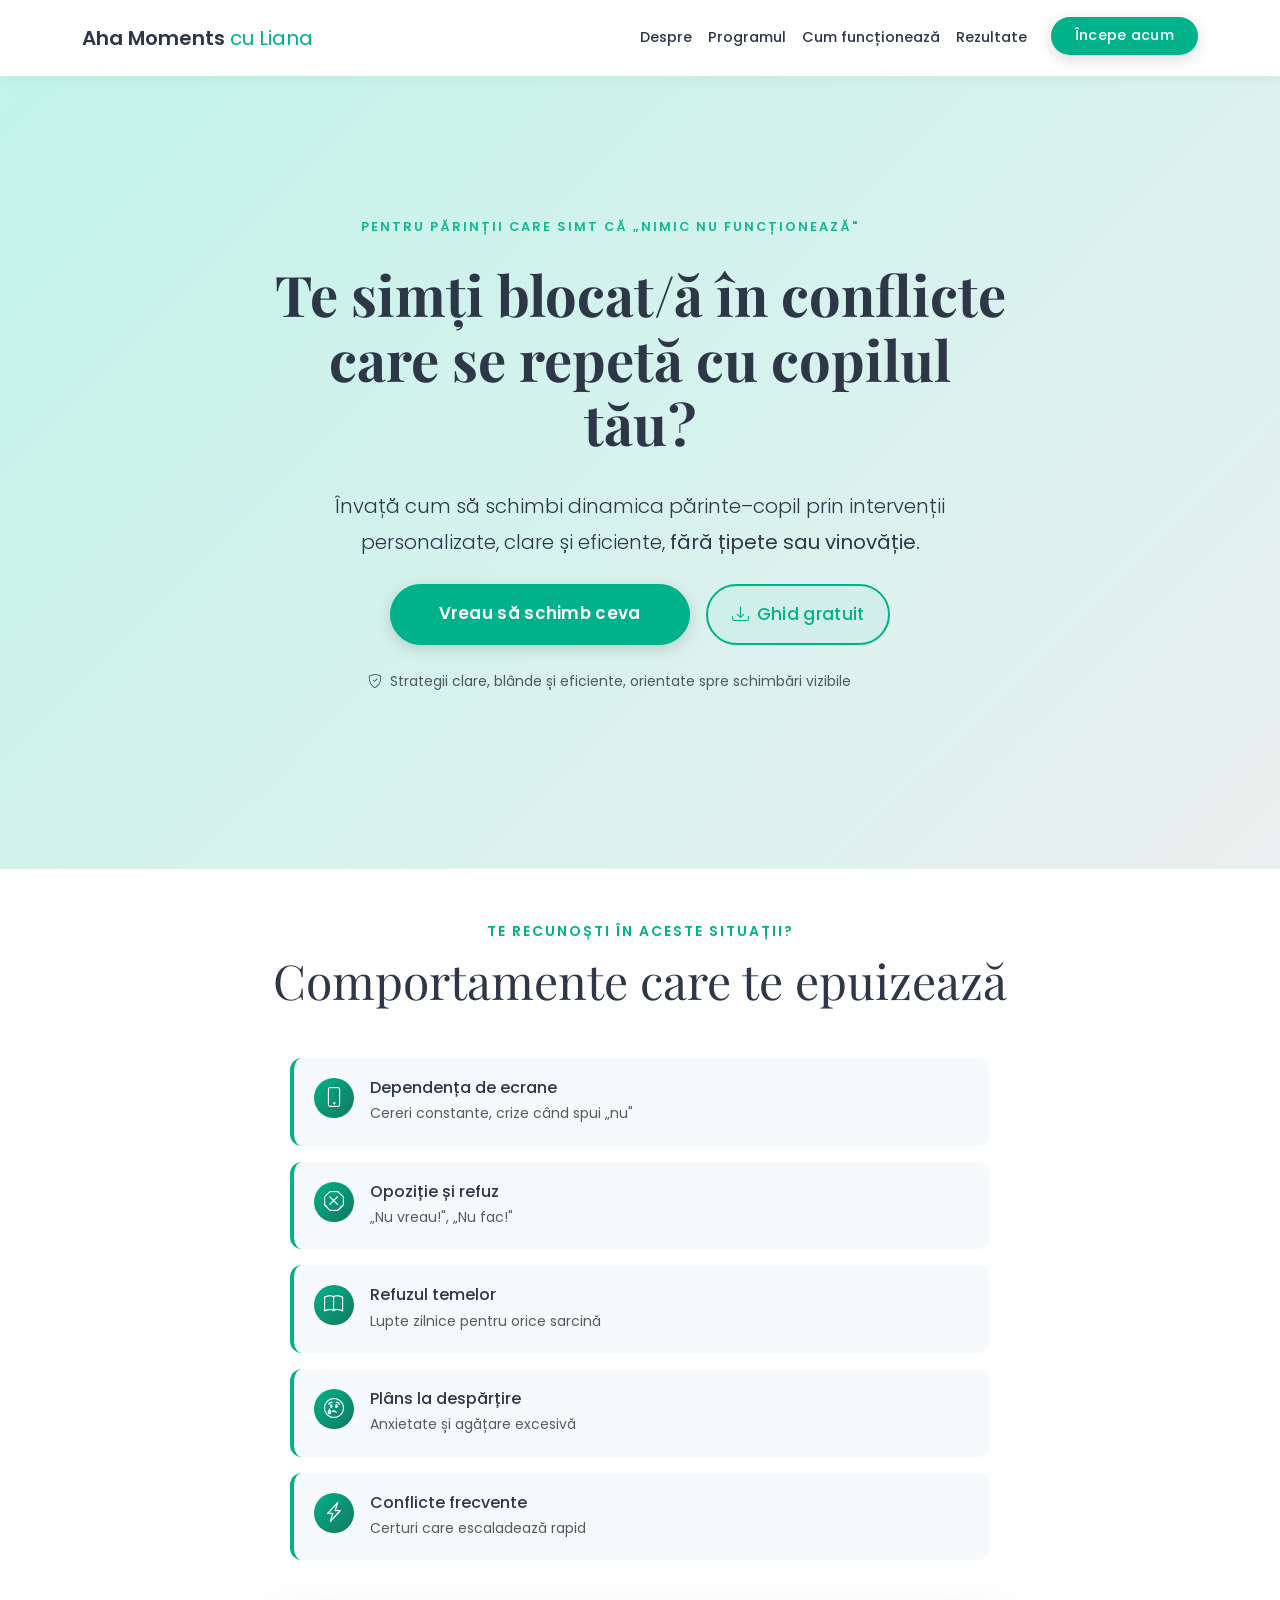
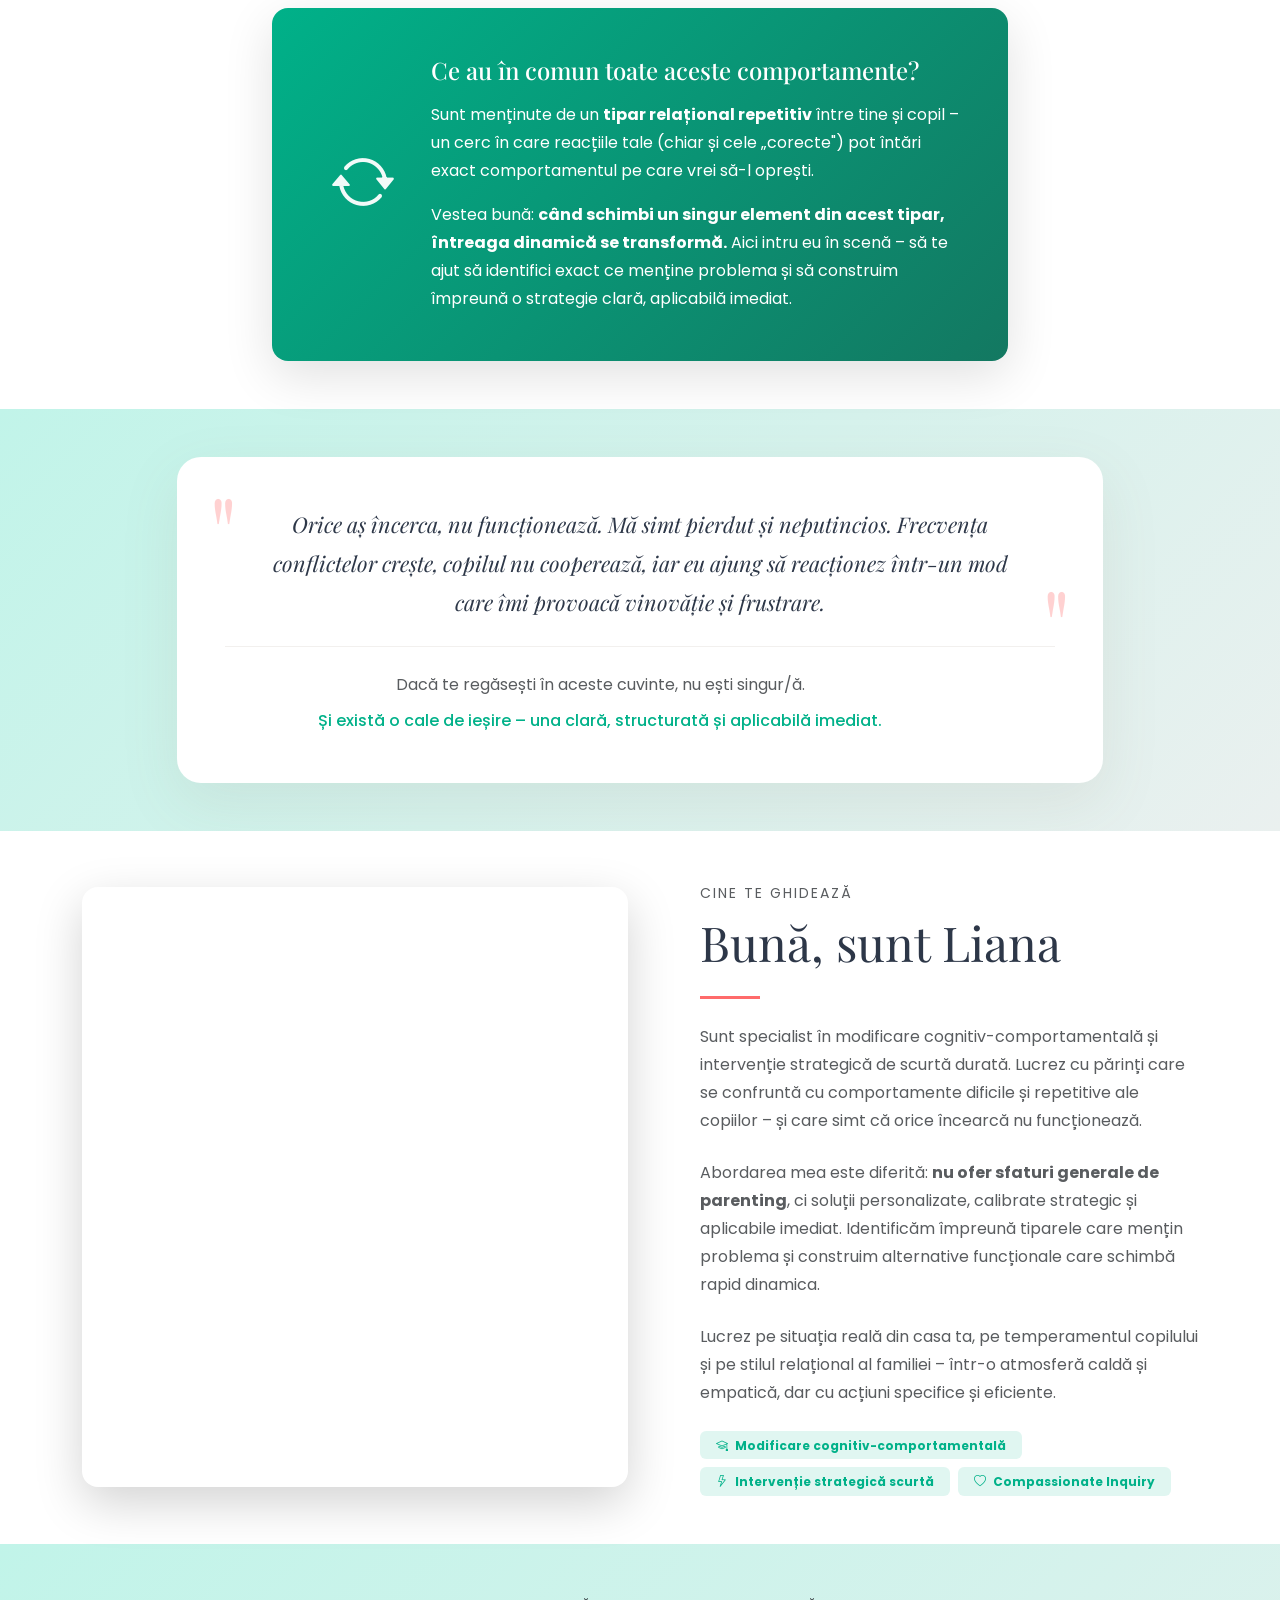
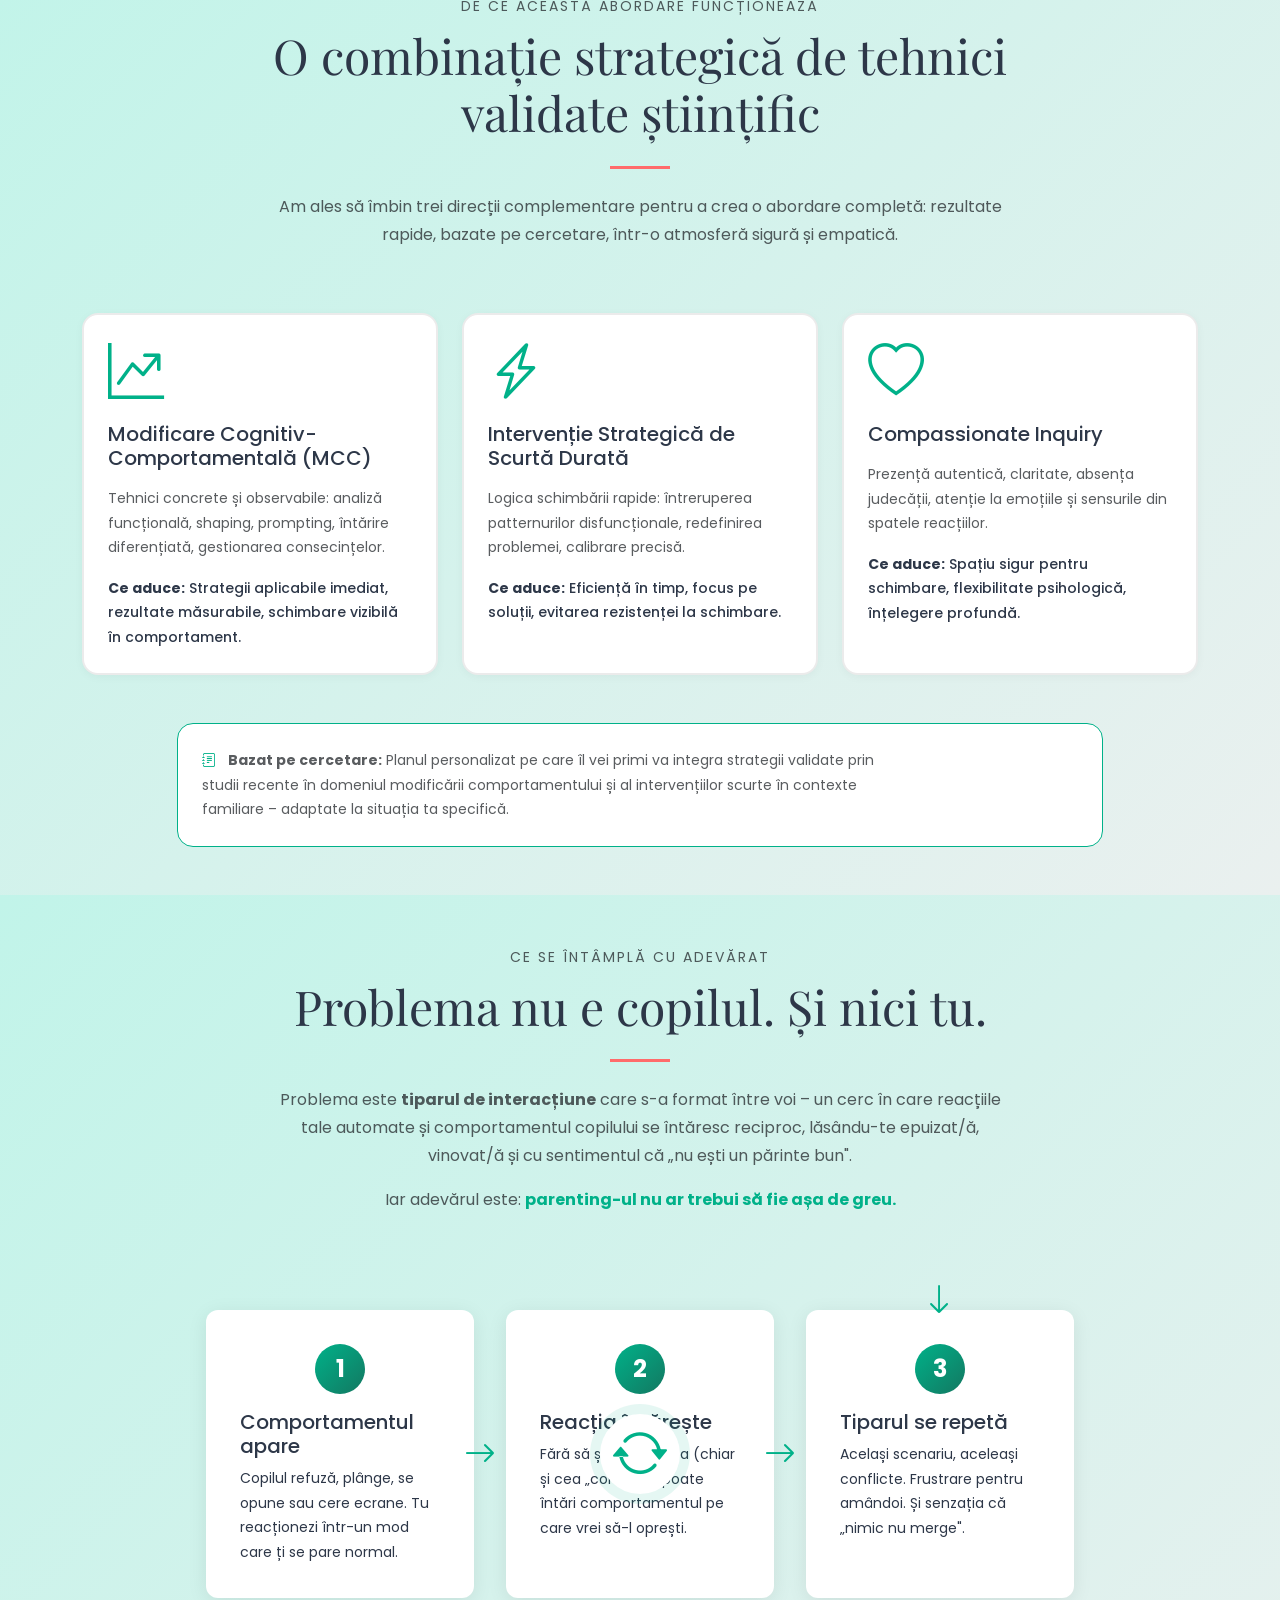
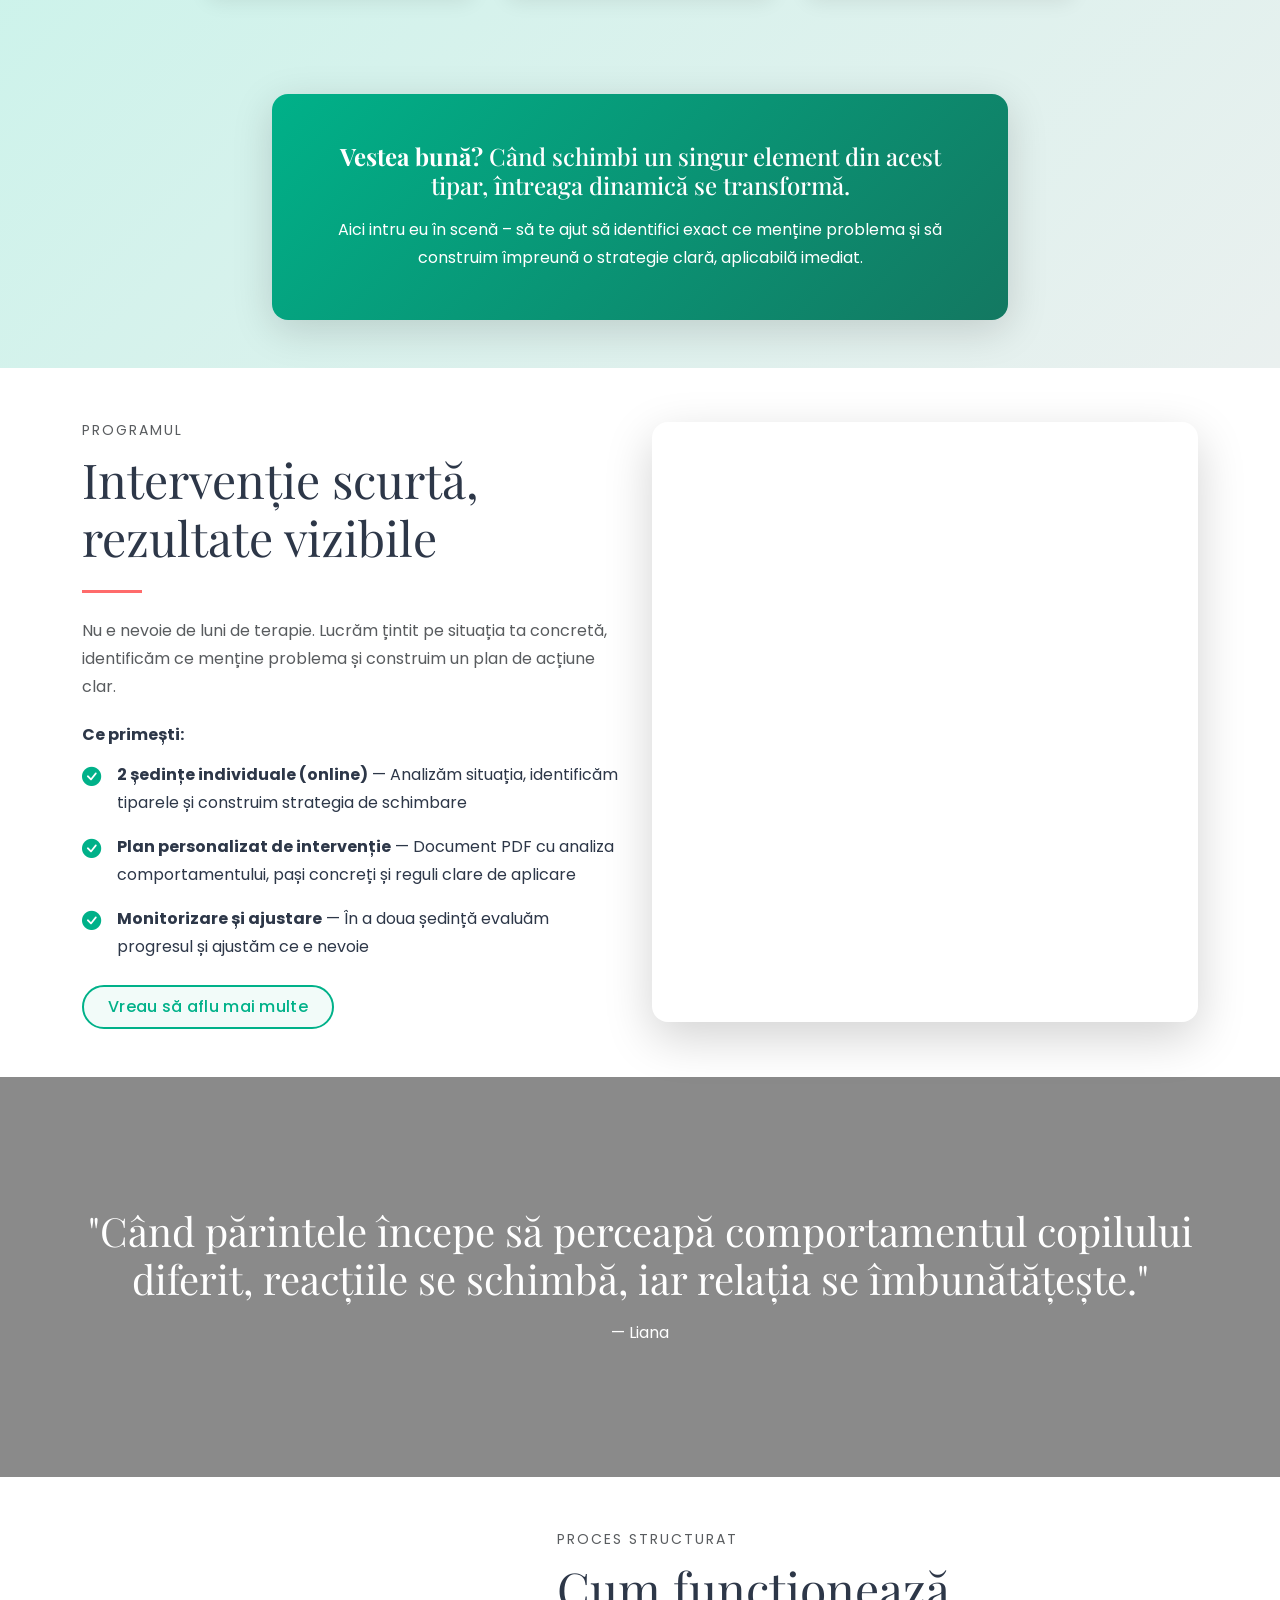
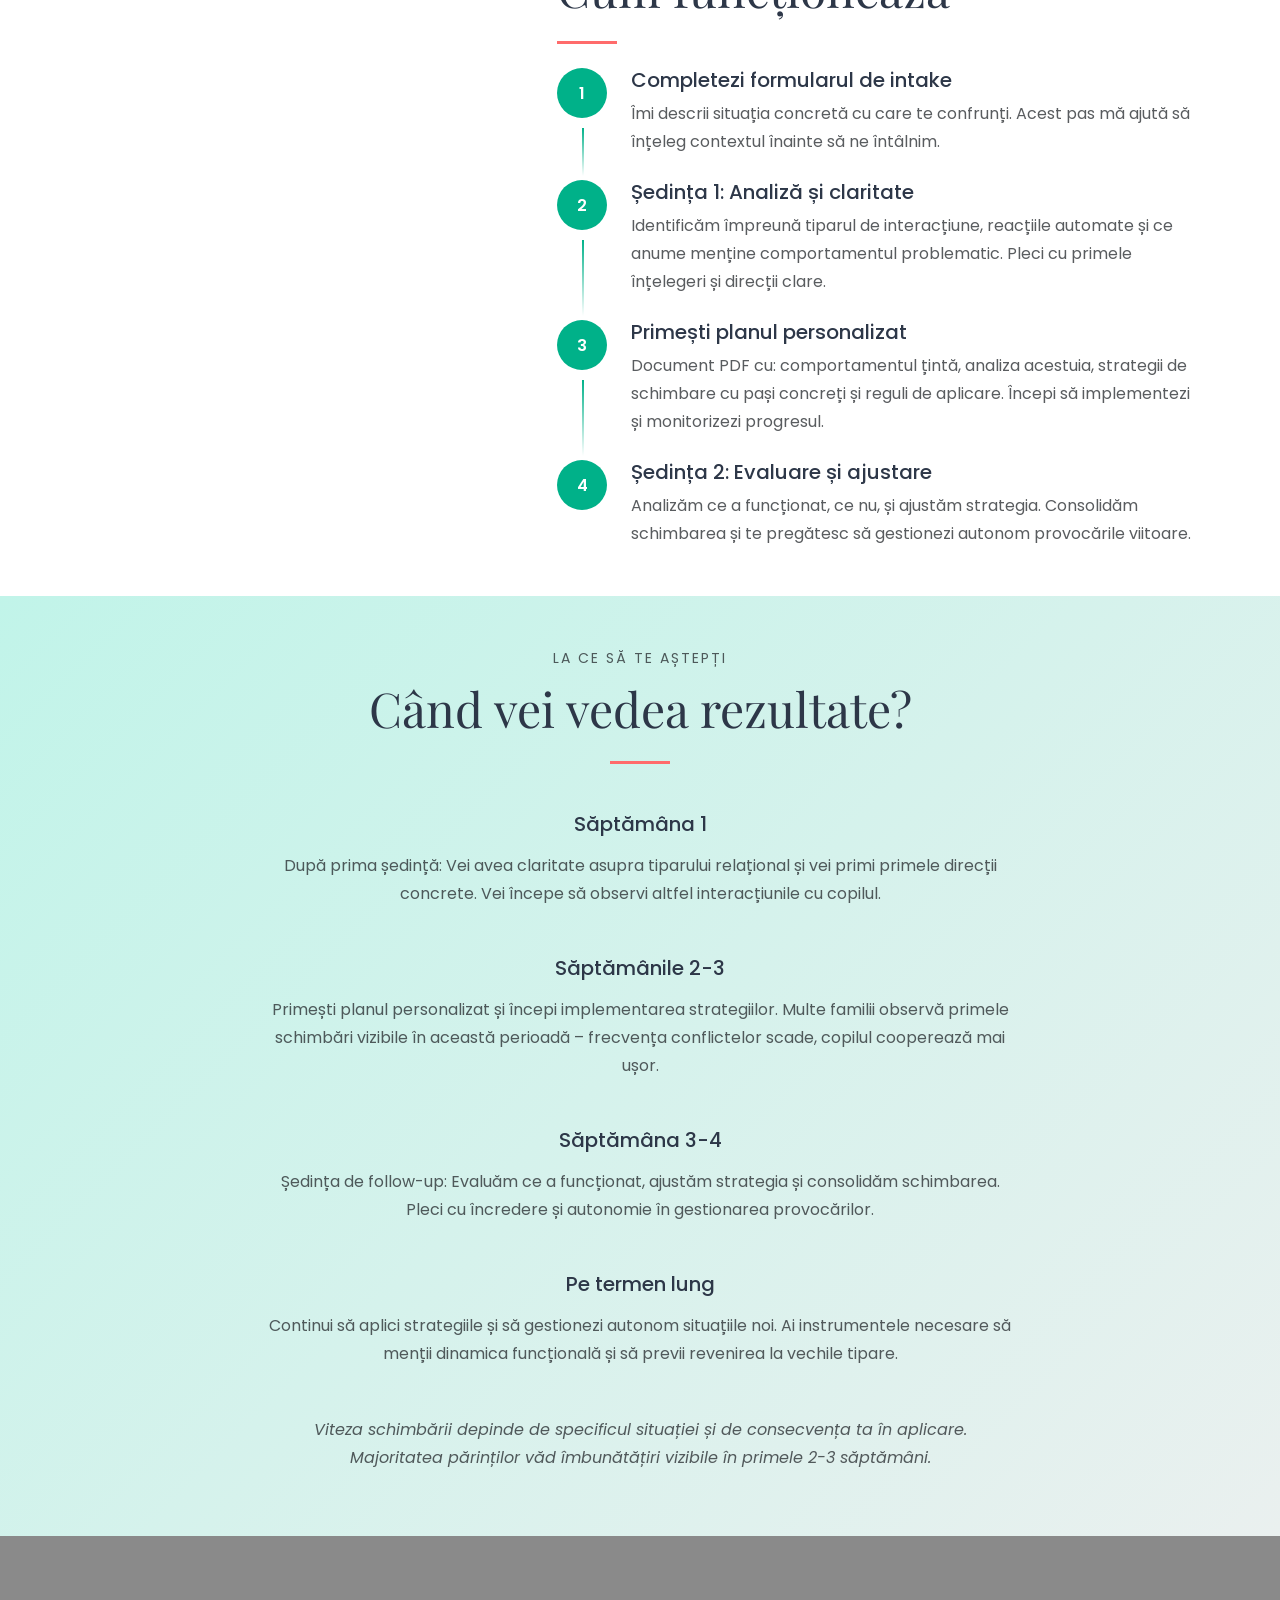
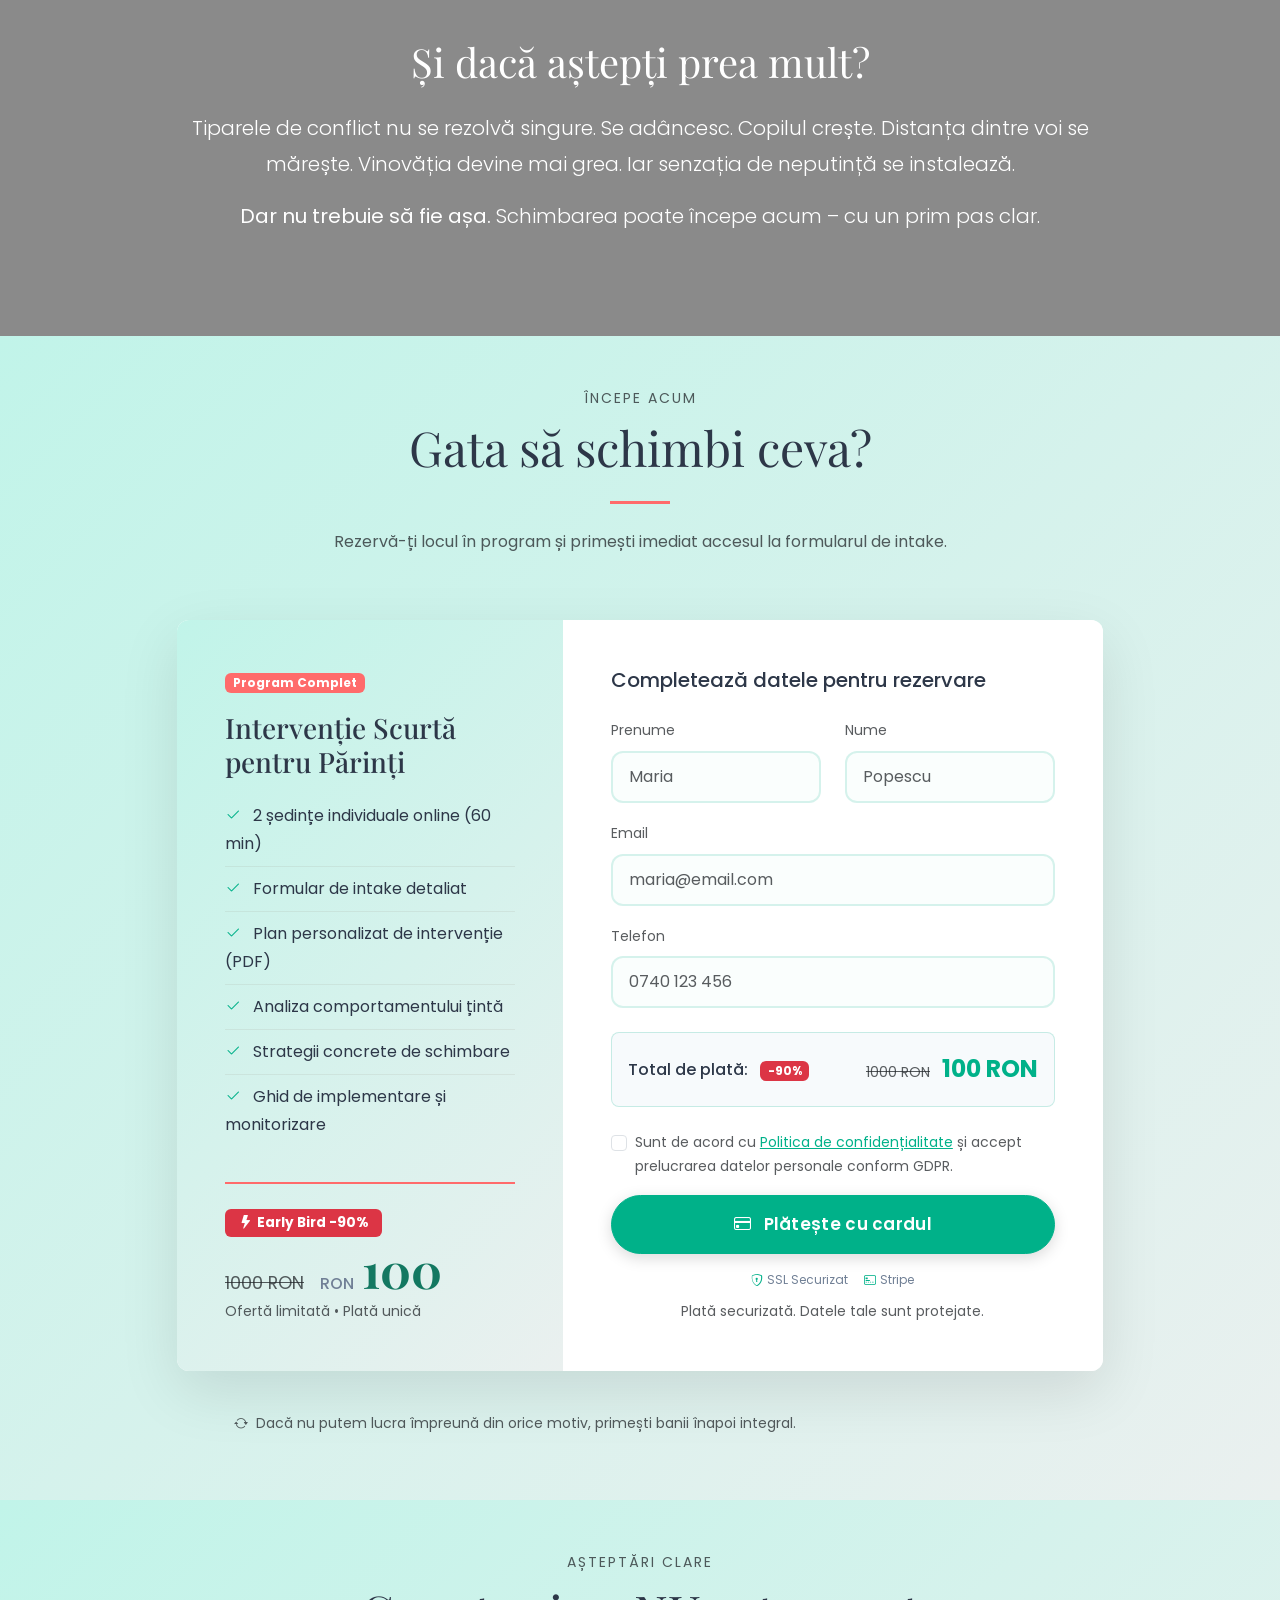
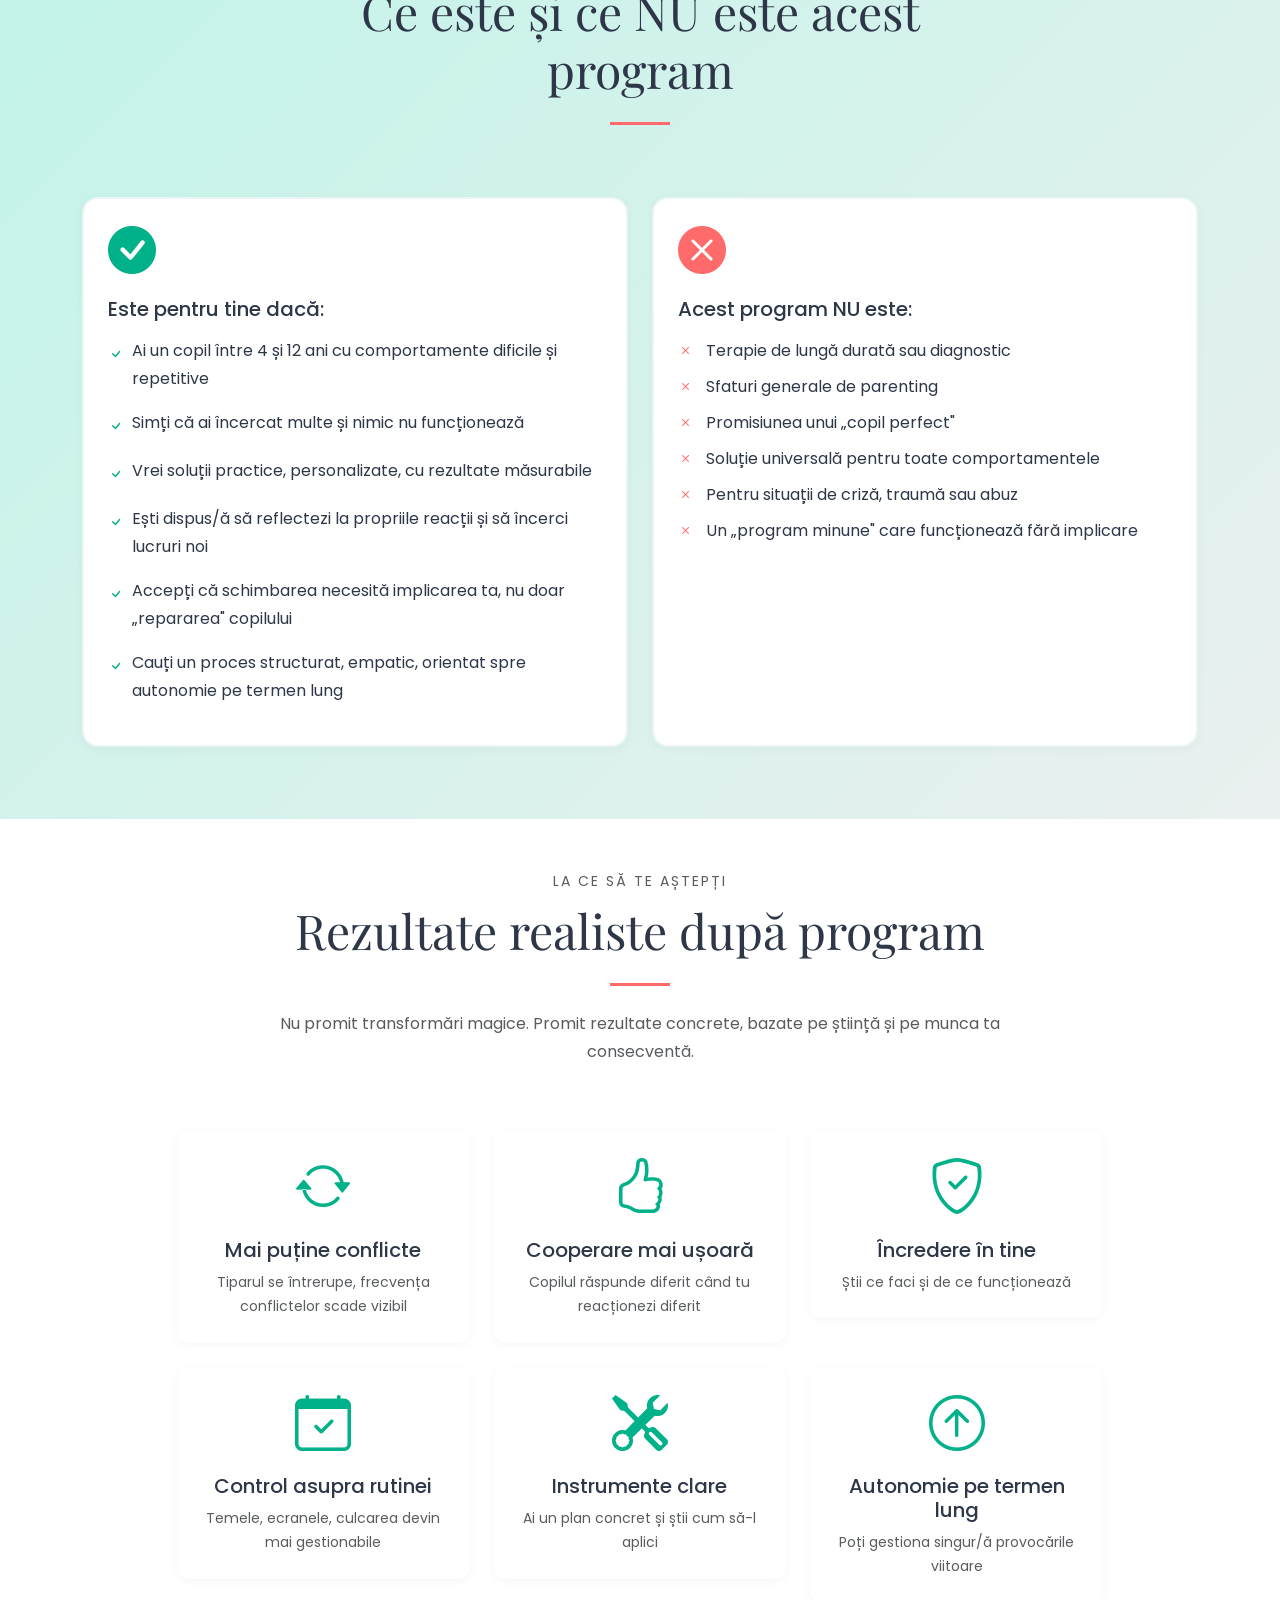
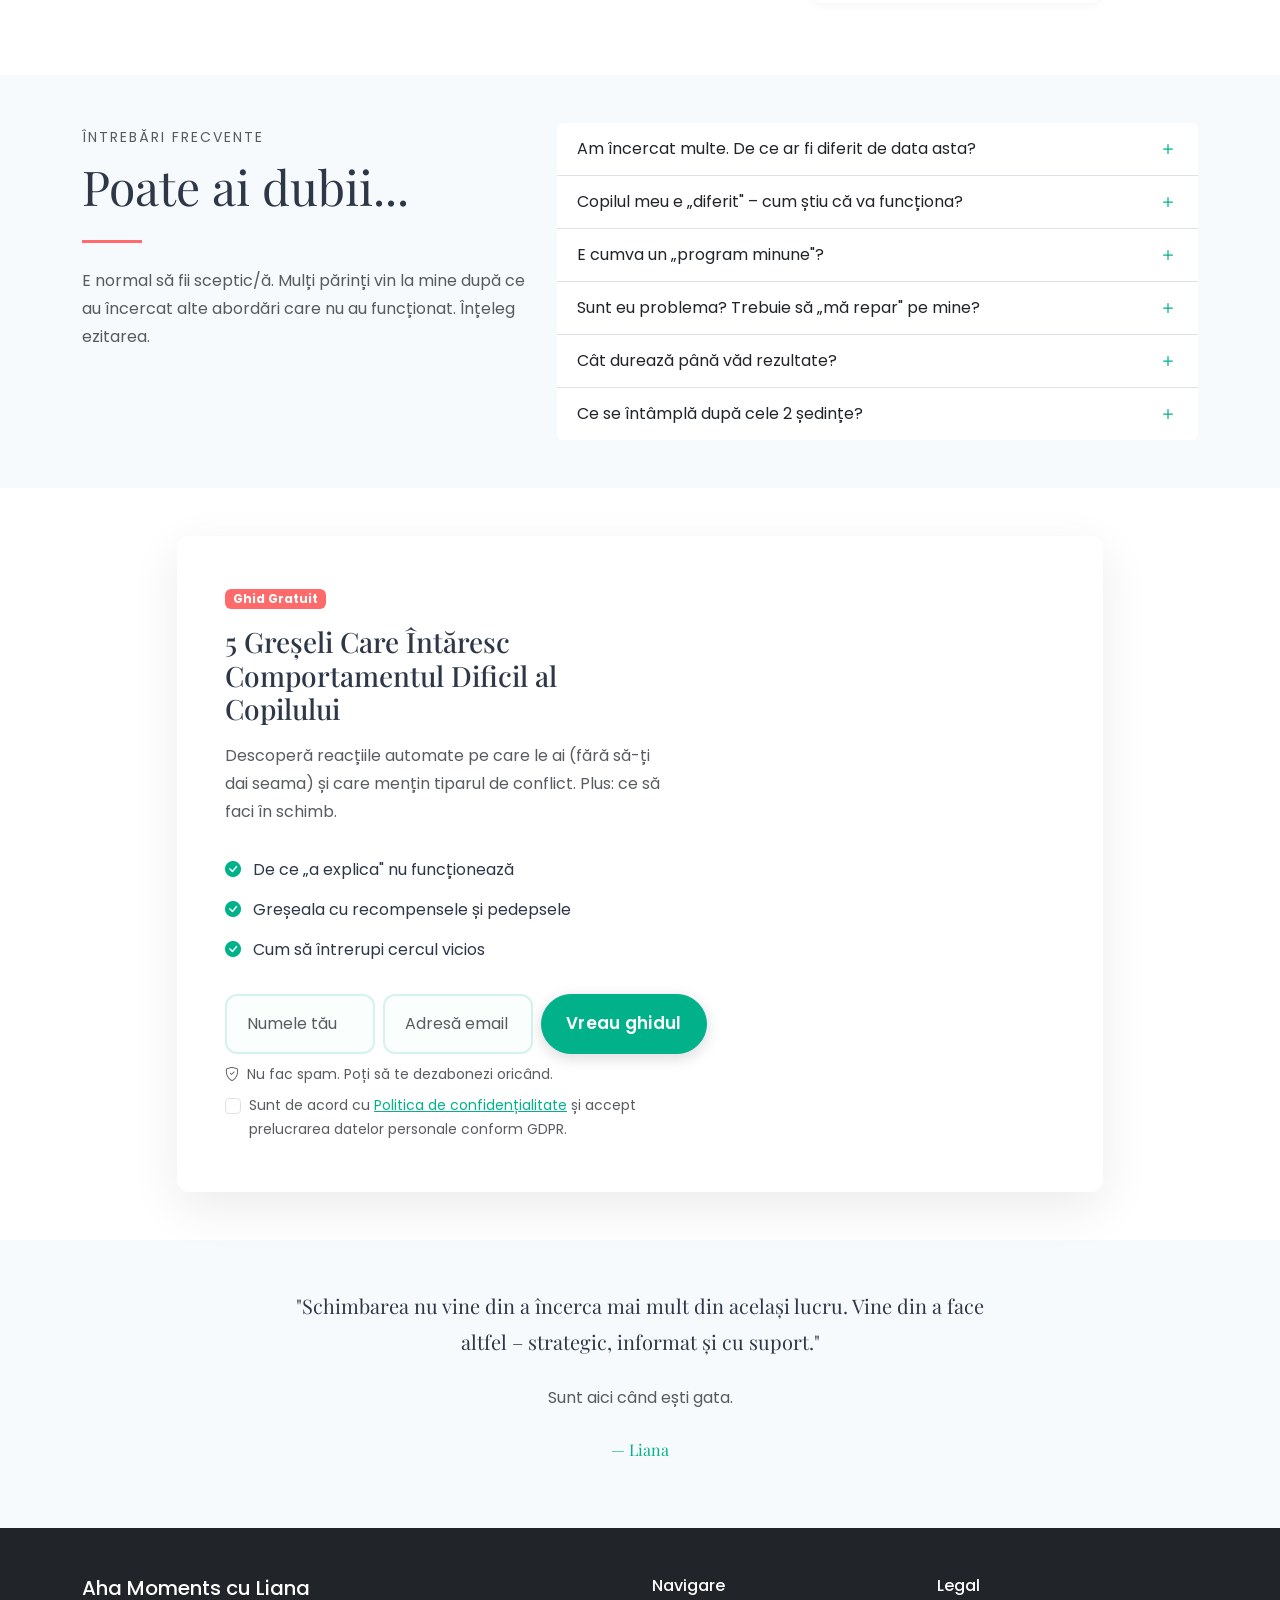
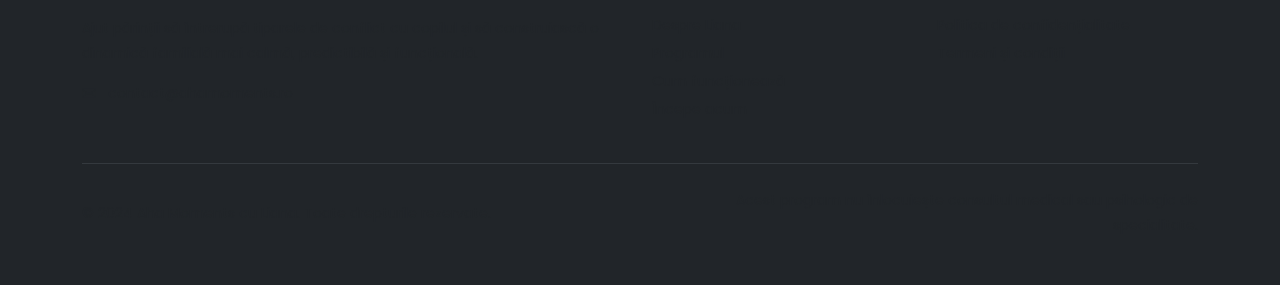
==== index.html @ fe3c1e41 "Merge pull request #2 from serenichron/claude/create-aha-moments-index-KPs2v Major redesign with new" ====
<!DOCTYPE html>
<html lang="ro">
<head>
  <meta charset="UTF-8">
  <meta name="viewport" content="width=device-width, initial-scale=1.0">
  <title>Aha Moments cu Liana - Soluții practice pentru părinți</title>
  <meta name="description" content="Ajut părinții să întrerupă tiparele de conflict cu copilul și să construiască o dinamică familială mai calmă, predictibilă și funcțională.">
  <link href="https://cdn.jsdelivr.net/npm/bootstrap@5.3.8/dist/css/bootstrap.min.css" rel="stylesheet">
  <link href="https://cdn.jsdelivr.net/npm/bootstrap-icons@1.11.1/font/bootstrap-icons.css" rel="stylesheet">
  <link href="https://fonts.googleapis.com/css2?family=Playfair+Display:wght@400;500;600;700&family=Poppins:wght@300;400;500;600&display=swap" rel="stylesheet">
  <link rel="stylesheet" href="styles.css">
</head>
<body>

  <!-- Navigation -->
  <nav class="navbar navbar-expand-lg navbar-light bg-white py-3">
    <div class="container">
      <a class="navbar-brand fw-semibold" href="#">
        <span class="brand-text">Aha Moments</span> <span class="brand-accent">cu Liana</span>
      </a>
      <button class="navbar-toggler" type="button" data-bs-toggle="collapse" data-bs-target="#navbarNav">
        <span class="navbar-toggler-icon"></span>
      </button>
      <div class="collapse navbar-collapse" id="navbarNav">
        <ul class="navbar-nav ms-auto">
          <li class="nav-item">
            <a class="nav-link" href="#despre">Despre</a>
          </li>
          <li class="nav-item">
            <a class="nav-link" href="#program">Programul</a>
          </li>
          <li class="nav-item">
            <a class="nav-link" href="#cum-functioneaza">Cum funcționează</a>
          </li>
          <li class="nav-item">
            <a class="nav-link" href="#rezultate">Rezultate</a>
          </li>
          <li class="nav-item">
            <a class="nav-link btn btn-primary text-white ms-lg-3 px-4" href="#start">Începe acum</a>
          </li>
        </ul>
      </div>
    </div>
  </nav>

  <!-- Hero Section -->
  <section class="hero-section position-relative overflow-hidden">
    <div class="container">
      <div class="row justify-content-center align-items-center">
        <div class="col-lg-8 text-center">
          <p class="hero-tagline text-uppercase letter-spacing mb-3">Pentru părinții care simt că „nimic nu funcționează"</p>
          <h1 class="display-3 fw-bold hero-title mb-4">Te simți blocat/ă în conflicte care se repetă cu copilul tău?</h1>
          <p class="lead mb-4">Învață cum să schimbi dinamica părinte–copil prin intervenții personalizate, clare și eficiente, <strong>fără țipete sau vinovăție.</strong></p>
          <div class="d-flex flex-column flex-sm-row gap-3 mb-4 justify-content-center">
            <a href="#start" class="btn btn-primary btn-lg px-5 py-3">Vreau să schimb ceva</a>
            <a href="#ghid-gratuit" class="btn btn-outline-primary btn-lg px-4 py-3"><i class="bi bi-download me-2"></i>Ghid gratuit</a>
          </div>
          <p class="small text-muted"><i class="bi bi-shield-check me-1"></i> Strategii clare, blânde și eficiente, orientate spre schimbări vizibile</p>
        </div>
      </div>
    </div>
  </section>

  <!-- Pain Points Section -->
  <section class="pain-points-section py-5 bg-white">
    <div class="container">
      <div class="row justify-content-center mb-4">
        <div class="col-lg-8 text-center">
          <span class="text-uppercase small letter-spacing section-label">Te recunoști în aceste situații?</span>
          <h2 class="display-5 serif-font mt-2 mb-4">Comportamente care te epuizează</h2>
        </div>
      </div>

      <div class="row justify-content-center">
        <div class="col-lg-8">
          <ul class="pain-points-list list-unstyled">
            <li class="pain-point-item d-flex align-items-start mb-3">
              <div class="pain-point-icon me-3">
                <i class="bi bi-phone"></i>
              </div>
              <div>
                <h6 class="mb-1">Dependența de ecrane</h6>
                <p class="text-muted mb-0 small">Cereri constante, crize când spui „nu"</p>
              </div>
            </li>
            <li class="pain-point-item d-flex align-items-start mb-3">
              <div class="pain-point-icon me-3">
                <i class="bi bi-x-octagon"></i>
              </div>
              <div>
                <h6 class="mb-1">Opoziție și refuz</h6>
                <p class="text-muted mb-0 small">„Nu vreau!", „Nu fac!"</p>
              </div>
            </li>
            <li class="pain-point-item d-flex align-items-start mb-3">
              <div class="pain-point-icon me-3">
                <i class="bi bi-book"></i>
              </div>
              <div>
                <h6 class="mb-1">Refuzul temelor</h6>
                <p class="text-muted mb-0 small">Lupte zilnice pentru orice sarcină</p>
              </div>
            </li>
            <li class="pain-point-item d-flex align-items-start mb-3">
              <div class="pain-point-icon me-3">
                <i class="bi bi-emoji-tear"></i>
              </div>
              <div>
                <h6 class="mb-1">Plâns la despărțire</h6>
                <p class="text-muted mb-0 small">Anxietate și agățare excesivă</p>
              </div>
            </li>
            <li class="pain-point-item d-flex align-items-start mb-3">
              <div class="pain-point-icon me-3">
                <i class="bi bi-lightning-charge"></i>
              </div>
              <div>
                <h6 class="mb-1">Conflicte frecvente</h6>
                <p class="text-muted mb-0 small">Certuri care escaladează rapid</p>
              </div>
            </li>
          </ul>

          <div class="pain-connection-card p-4 p-lg-5 rounded-4 mt-5">
            <div class="row align-items-center">
              <div class="col-lg-2 text-center mb-3 mb-lg-0">
                <div class="connection-icon">
                  <i class="bi bi-arrow-repeat display-3"></i>
                </div>
              </div>
              <div class="col-lg-10">
                <h4 class="serif-font mb-3">Ce au în comun toate aceste comportamente?</h4>
                <p class="mb-3">Sunt menținute de un <strong>tipar relațional repetitiv</strong> între tine și copil – un cerc în care reacțiile tale (chiar și cele „corecte") pot întări exact comportamentul pe care vrei să-l oprești.</p>
                <p class="mb-0">Vestea bună: <strong>când schimbi un singur element din acest tipar, întreaga dinamică se transformă.</strong> Aici intru eu în scenă – să te ajut să identifici exact ce menține problema și să construim împreună o strategie clară, aplicabilă imediat.</p>
              </div>
            </div>
          </div>
        </div>
      </div>
    </div>
  </section>

  <!-- Understanding Section -->
  <section class="understanding-section py-5">
    <div class="container">
      <div class="row justify-content-center">
        <div class="col-lg-10">
          <div class="understanding-card">
            <div class="understanding-inner">
              <div class="quote-mark quote-mark-open">"</div>
              <p class="understanding-quote">Orice aș încerca, nu funcționează. Mă simt pierdut și neputincios. Frecvența conflictelor crește, copilul nu cooperează, iar eu ajung să reacționez într-un mod care îmi provoacă vinovăție și frustrare.</p>
              <div class="quote-mark quote-mark-close">"</div>
            </div>
            <div class="understanding-footer text-center mt-4">
              <p class="text-muted mb-2">Dacă te regăsești în aceste cuvinte, nu ești singur/ă.</p>
              <p class="fw-medium text-primary mb-0">Și există o cale de ieșire – una clară, structurată și aplicabilă imediat.</p>
            </div>
          </div>
        </div>
      </div>
    </div>
  </section>

  <!-- About Liana Section -->
  <section id="despre" class="about-section py-5">
    <div class="container">
      <div class="row align-items-center">
        <div class="col-lg-6 mb-4 mb-lg-0">
          <div class="about-image-wrapper">
            <div class="about-image rounded-4 shadow-lg" style="background-image: url('https://images.unsplash.com/photo-1573497019940-1c28c88b4f3e?w=800');" role="img" aria-label="Liana - Specialist în modificare comportamentală"></div>
            <div class="image-accent"></div>
          </div>
        </div>
        <div class="col-lg-6">
          <div class="about-content ps-lg-5">
            <span class="text-uppercase text-muted small letter-spacing">Cine te ghidează</span>
            <h2 class="display-5 serif-font mt-2 mb-4">Bună, sunt Liana</h2>
            <div class="decorative-line mb-4"></div>
            <p class="text-muted mb-4">Sunt specialist în modificare cognitiv-comportamentală și intervenție strategică de scurtă durată. Lucrez cu părinți care se confruntă cu comportamente dificile și repetitive ale copiilor – și care simt că orice încearcă nu funcționează.</p>
            <p class="text-muted mb-4">Abordarea mea este diferită: <strong>nu ofer sfaturi generale de parenting</strong>, ci soluții personalizate, calibrate strategic și aplicabile imediat. Identificăm împreună tiparele care mențin problema și construim alternative funcționale care schimbă rapid dinamica.</p>
            <p class="text-muted mb-4">Lucrez pe situația reală din casa ta, pe temperamentul copilului și pe stilul relațional al familiei – într-o atmosferă caldă și empatică, dar cu acțiuni specifice și eficiente.</p>
            <div class="about-credentials d-flex gap-2 flex-wrap">
              <span class="badge bg-soft-primary text-primary px-3 py-2"><i class="bi bi-mortarboard me-1"></i> Modificare cognitiv-comportamentală</span>
              <span class="badge bg-soft-primary text-primary px-3 py-2"><i class="bi bi-lightning me-1"></i> Intervenție strategică scurtă</span>
              <span class="badge bg-soft-primary text-primary px-3 py-2"><i class="bi bi-heart me-1"></i> Compassionate Inquiry</span>
            </div>
          </div>
        </div>
      </div>
    </div>
  </section>

  <!-- Methodology Section -->
  <section class="methodology-section py-5 bg-light">
    <div class="container">
      <div class="row justify-content-center mb-5">
        <div class="col-lg-8 text-center">
          <span class="text-uppercase text-muted small letter-spacing">De ce această abordare funcționează</span>
          <h2 class="display-5 serif-font mt-2 mb-4">O combinație strategică de tehnici validate științific</h2>
          <div class="decorative-line mx-auto mb-4"></div>
          <p class="text-muted">Am ales să îmbin trei direcții complementare pentru a crea o abordare completă: rezultate rapide, bazate pe cercetare, într-o atmosferă sigură și empatică.</p>
        </div>
      </div>
      <div class="row">
        <div class="col-lg-4 mb-4">
          <div class="methodology-card h-100 bg-white p-4 rounded-4">
            <div class="method-icon mb-3">
              <i class="bi bi-graph-up-arrow display-5 text-primary"></i>
            </div>
            <h5 class="mb-3">Modificare Cognitiv-Comportamentală (MCC)</h5>
            <p class="text-muted small mb-3">Tehnici concrete și observabile: analiză funcțională, shaping, prompting, întărire diferențiată, gestionarea consecințelor.</p>
            <p class="fw-medium small mb-0"><strong>Ce aduce:</strong> Strategii aplicabile imediat, rezultate măsurabile, schimbare vizibilă în comportament.</p>
          </div>
        </div>
        <div class="col-lg-4 mb-4">
          <div class="methodology-card h-100 bg-white p-4 rounded-4">
            <div class="method-icon mb-3">
              <i class="bi bi-lightning-charge display-5 text-primary"></i>
            </div>
            <h5 class="mb-3">Intervenție Strategică de Scurtă Durată</h5>
            <p class="text-muted small mb-3">Logica schimbării rapide: întreruperea patternurilor disfuncționale, redefinirea problemei, calibrare precisă.</p>
            <p class="fw-medium small mb-0"><strong>Ce aduce:</strong> Eficiență în timp, focus pe soluții, evitarea rezistenței la schimbare.</p>
          </div>
        </div>
        <div class="col-lg-4 mb-4">
          <div class="methodology-card h-100 bg-white p-4 rounded-4">
            <div class="method-icon mb-3">
              <i class="bi bi-heart display-5 text-primary"></i>
            </div>
            <h5 class="mb-3">Compassionate Inquiry</h5>
            <p class="text-muted small mb-3">Prezență autentică, claritate, absența judecății, atenție la emoțiile și sensurile din spatele reacțiilor.</p>
            <p class="fw-medium small mb-0"><strong>Ce aduce:</strong> Spațiu sigur pentru schimbare, flexibilitate psihologică, înțelegere profundă.</p>
          </div>
        </div>
      </div>
      <div class="row justify-content-center mt-4">
        <div class="col-lg-10">
          <div class="research-note p-4 bg-white rounded-4 border border-primary">
            <p class="small text-muted mb-0"><i class="bi bi-journal-text me-2 text-primary"></i> <strong>Bazat pe cercetare:</strong> Planul personalizat pe care îl vei primi va integra strategii validate prin studii recente în domeniul modificării comportamentului și al intervențiilor scurte în contexte familiare – adaptate la situația ta specifică.</p>
          </div>
        </div>
      </div>
    </div>
  </section>

  <!-- Problem Cycle Section -->
  <section class="problem-section py-5">
    <div class="container">
      <div class="row justify-content-center mb-5">
        <div class="col-lg-8 text-center">
          <span class="text-uppercase text-muted small letter-spacing">Ce se întâmplă cu adevărat</span>
          <h2 class="display-5 serif-font mt-2 mb-4">Problema nu e copilul. Și nici tu.</h2>
          <div class="decorative-line mx-auto mb-4"></div>
          <p class="text-muted">Problema este <strong>tiparul de interacțiune</strong> care s-a format între voi – un cerc în care reacțiile tale automate și comportamentul copilului se întăresc reciproc, lăsându-te epuizat/ă, vinovat/ă și cu sentimentul că „nu ești un părinte bun".</p>
          <p class="text-muted mb-0">Iar adevărul este: <strong class="text-primary">parenting-ul nu ar trebui să fie așa de greu.</strong></p>
        </div>
      </div>

      <!-- Circular Cycle Diagram -->
      <div class="row justify-content-center mb-5">
        <div class="col-lg-10">
          <div class="problem-cycle-container">
            <div class="cycle-item cycle-item-1">
              <div class="cycle-number">1</div>
              <h5 class="mb-2">Comportamentul apare</h5>
              <p class="small mb-0">Copilul refuză, plânge, se opune sau cere ecrane. Tu reacționezi într-un mod care ți se pare normal.</p>
              <div class="cycle-arrow cycle-arrow-1">
                <i class="bi bi-arrow-right"></i>
              </div>
            </div>

            <div class="cycle-item cycle-item-2">
              <div class="cycle-number">2</div>
              <h5 class="mb-2">Reacția întărește</h5>
              <p class="small mb-0">Fără să știi, reacția ta (chiar și cea „corectă") poate întări comportamentul pe care vrei să-l oprești.</p>
              <div class="cycle-arrow cycle-arrow-2">
                <i class="bi bi-arrow-right"></i>
              </div>
            </div>

            <div class="cycle-item cycle-item-3">
              <div class="cycle-number">3</div>
              <h5 class="mb-2">Tiparul se repetă</h5>
              <p class="small mb-0">Același scenariu, aceleași conflicte. Frustrare pentru amândoi. Și senzația că „nimic nu merge".</p>
              <div class="cycle-arrow cycle-arrow-3">
                <i class="bi bi-arrow-left"></i>
              </div>
            </div>

            <div class="cycle-center">
              <i class="bi bi-arrow-repeat display-4"></i>
            </div>
          </div>
        </div>
      </div>

      <div class="row justify-content-center">
        <div class="col-lg-8">
          <div class="breakthrough-card text-center p-5 rounded-4">
            <h4 class="serif-font mb-3"><strong>Vestea bună?</strong> Când schimbi un singur element din acest tipar, întreaga dinamică se transformă.</h4>
            <p class="mb-0">Aici intru eu în scenă – să te ajut să identifici exact ce menține problema și să construim împreună o strategie clară, aplicabilă imediat.</p>
          </div>
        </div>
      </div>
    </div>
  </section>

  <!-- Program Section -->
  <section id="program" class="program-section py-5">
    <div class="container">
      <div class="row align-items-center">
        <div class="col-lg-6 order-lg-2 mb-4 mb-lg-0">
          <div class="program-image rounded-4 shadow-lg" style="background-image: url('https://images.unsplash.com/photo-1517245386807-bb43f82c33c4?w=800');" role="img" aria-label="Ședință de consultanță online"></div>
        </div>
        <div class="col-lg-6 order-lg-1">
          <span class="text-uppercase text-muted small letter-spacing">Programul</span>
          <h2 class="display-5 serif-font mt-2 mb-4">Intervenție scurtă, rezultate vizibile</h2>
          <div class="decorative-line mb-4"></div>
          <p class="text-muted mb-4">Nu e nevoie de luni de terapie. Lucrăm țintit pe situația ta concretă, identificăm ce menține problema și construim un plan de acțiune clar.</p>

          <div class="program-includes mb-4">
            <h6 class="fw-bold mb-3">Ce primești:</h6>
            <ul class="list-unstyled">
              <li class="mb-3 d-flex">
                <span class="program-check me-3"><i class="bi bi-check-circle-fill text-primary"></i></span>
                <span><strong>2 ședințe individuale (online)</strong> — Analizăm situația, identificăm tiparele și construim strategia de schimbare</span>
              </li>
              <li class="mb-3 d-flex">
                <span class="program-check me-3"><i class="bi bi-check-circle-fill text-primary"></i></span>
                <span><strong>Plan personalizat de intervenție</strong> — Document PDF cu analiza comportamentului, pași concreți și reguli clare de aplicare</span>
              </li>
              <li class="mb-3 d-flex">
                <span class="program-check me-3"><i class="bi bi-check-circle-fill text-primary"></i></span>
                <span><strong>Monitorizare și ajustare</strong> — În a doua ședință evaluăm progresul și ajustăm ce e nevoie</span>
              </li>
            </ul>
          </div>
          <a href="#start" class="btn btn-outline-primary px-4 py-2">Vreau să aflu mai multe</a>
        </div>
      </div>
    </div>
  </section>

  <!-- Full Width Image Section -->
  <section class="full-image-section">
    <div class="parallax-bg" style="background-image: url('https://images.unsplash.com/photo-1476703993599-0035a21b17a9?w=1920');"></div>
    <div class="parallax-overlay"></div>
    <div class="parallax-content">
      <div class="container text-center text-white">
        <h3 class="display-6 serif-font mb-3 mx-auto">"Când părintele începe să perceapă comportamentul copilului diferit, reacțiile se schimbă, iar relația se îmbunătățește."</h3>
        <p class="mb-0 mx-auto">— Liana</p>
      </div>
    </div>
  </section>

  <!-- How It Works Section -->
  <section id="cum-functioneaza" class="how-it-works-section py-5">
    <div class="container">
      <div class="row">
        <div class="col-lg-5 mb-4 mb-lg-0">
          <div class="how-it-works-image rounded-4" style="background-image: url('https://images.unsplash.com/photo-1573497620053-ea5300f94f21?w=800');" role="img" aria-label="Consultație online"></div>
        </div>
        <div class="col-lg-7">
          <span class="text-uppercase text-muted small letter-spacing">Proces structurat</span>
          <h2 class="display-5 serif-font mt-2 mb-4">Cum funcționează</h2>
          <div class="decorative-line mb-4"></div>

          <div class="steps-container">
            <div class="step-item d-flex mb-4">
              <div class="step-number me-4">
                <span class="rounded-circle bg-primary text-white d-flex align-items-center justify-content-center" style="width: 50px; height: 50px; font-weight: 600;">1</span>
              </div>
              <div class="step-content">
                <h5 class="mb-2">Completezi formularul de intake</h5>
                <p class="text-muted mb-0">Îmi descrii situația concretă cu care te confrunți. Acest pas mă ajută să înțeleg contextul înainte să ne întâlnim.</p>
              </div>
            </div>

            <div class="step-item d-flex mb-4">
              <div class="step-number me-4">
                <span class="rounded-circle bg-primary text-white d-flex align-items-center justify-content-center" style="width: 50px; height: 50px; font-weight: 600;">2</span>
              </div>
              <div class="step-content">
                <h5 class="mb-2">Ședința 1: Analiză și claritate</h5>
                <p class="text-muted mb-0">Identificăm împreună tiparul de interacțiune, reacțiile automate și ce anume menține comportamentul problematic. Pleci cu primele înțelegeri și direcții clare.</p>
              </div>
            </div>

            <div class="step-item d-flex mb-4">
              <div class="step-number me-4">
                <span class="rounded-circle bg-primary text-white d-flex align-items-center justify-content-center" style="width: 50px; height: 50px; font-weight: 600;">3</span>
              </div>
              <div class="step-content">
                <h5 class="mb-2">Primești planul personalizat</h5>
                <p class="text-muted mb-0">Document PDF cu: comportamentul țintă, analiza acestuia, strategii de schimbare cu pași concreți și reguli de aplicare. Începi să implementezi și monitorizezi progresul.</p>
              </div>
            </div>

            <div class="step-item d-flex">
              <div class="step-number me-4">
                <span class="rounded-circle bg-primary text-white d-flex align-items-center justify-content-center" style="width: 50px; height: 50px; font-weight: 600;">4</span>
              </div>
              <div class="step-content">
                <h5 class="mb-2">Ședința 2: Evaluare și ajustare</h5>
                <p class="text-muted mb-0">Analizăm ce a funcționat, ce nu, și ajustăm strategia. Consolidăm schimbarea și te pregătesc să gestionezi autonom provocările viitoare.</p>
              </div>
            </div>
          </div>
        </div>
      </div>
    </div>
  </section>

  <!-- Timeline Section -->
  <section class="timeline-section py-5 bg-light">
    <div class="container">
      <div class="row justify-content-center mb-4">
        <div class="col-lg-8 text-center">
          <span class="text-uppercase text-muted small letter-spacing">La ce să te aștepți</span>
          <h2 class="display-5 serif-font mt-2 mb-4">Când vei vedea rezultate?</h2>
          <div class="decorative-line mx-auto mb-4"></div>
        </div>
      </div>
      <div class="row justify-content-center">
        <div class="col-lg-10">
          <div class="timeline-container">
            <div class="timeline-item text-center mb-5">
              <h5 class="mb-3">Săptămâna 1</h5>
              <p class="text-muted mb-0 mx-auto">După prima ședință: Vei avea claritate asupra tiparului relațional și vei primi primele direcții concrete. Vei începe să observi altfel interacțiunile cu copilul.</p>
            </div>
            <div class="timeline-item text-center mb-5">
              <h5 class="mb-3">Săptămânile 2-3</h5>
              <p class="text-muted mb-0 mx-auto">Primești planul personalizat și începi implementarea strategiilor. Multe familii observă primele schimbări vizibile în această perioadă – frecvența conflictelor scade, copilul cooperează mai ușor.</p>
            </div>
            <div class="timeline-item text-center mb-5">
              <h5 class="mb-3">Săptămâna 3-4</h5>
              <p class="text-muted mb-0 mx-auto">Ședința de follow-up: Evaluăm ce a funcționat, ajustăm strategia și consolidăm schimbarea. Pleci cu încredere și autonomie în gestionarea provocărilor.</p>
            </div>
            <div class="timeline-item text-center">
              <h5 class="mb-3">Pe termen lung</h5>
              <p class="text-muted mb-0 mx-auto">Continui să aplici strategiile și să gestionezi autonom situațiile noi. Ai instrumentele necesare să menții dinamica funcțională și să previi revenirea la vechile tipare.</p>
            </div>
          </div>
          <div class="text-center mt-5">
            <p class="text-muted mx-auto"><em>Viteza schimbării depinde de specificul situației și de consecvența ta în aplicare. Majoritatea părinților văd îmbunătățiri vizibile în primele 2-3 săptămâni.</em></p>
          </div>
        </div>
      </div>
    </div>
  </section>

  <!-- Stakes Section -->
  <section class="stakes-section full-image-section">
    <div class="parallax-bg" style="background-image: url('https://img.freepik.com/free-photo/close-up-parents-sad-kid-therapy_23-2149220325.jpg');"></div>
    <div class="parallax-overlay"></div>
    <div class="parallax-content">
      <div class="container text-center text-white">
        <h3 class="display-6 serif-font mb-4 mx-auto">Și dacă aștepți prea mult?</h3>
        <p class="lead mb-3 mx-auto">Tiparele de conflict nu se rezolvă singure. Se adâncesc. Copilul crește. Distanța dintre voi se mărește. Vinovăția devine mai grea. Iar senzația de neputință se instalează.</p>
        <p class="lead mb-0 mx-auto"><strong>Dar nu trebuie să fie așa.</strong> Schimbarea poate începe acum – cu un prim pas clar.</p>
      </div>
    </div>
  </section>

  <!-- Checkout Section -->
  <section id="start" class="checkout-section py-5">
    <div class="container">
      <div class="row justify-content-center mb-5">
        <div class="col-lg-8 text-center">
          <span class="text-uppercase text-muted small letter-spacing">Începe acum</span>
          <h2 class="display-5 serif-font mt-2 mb-4">Gata să schimbi ceva?</h2>
          <div class="decorative-line mx-auto mb-4"></div>
          <p class="text-muted">Rezervă-ți locul în program și primești imediat accesul la formularul de intake.</p>
        </div>
      </div>
      <div class="row justify-content-center">
        <div class="col-lg-10">
          <div class="checkout-card">
            <div class="row g-0">
              <!-- Product Summary -->
              <div class="col-lg-5">
                <div class="checkout-product p-4 p-lg-5 h-100">
                  <div class="product-badge mb-3">
                    <span class="badge bg-accent">Program Complet</span>
                  </div>
                  <h3 class="serif-font mb-3">Intervenție Scurtă pentru Părinți</h3>
                  <ul class="product-features list-unstyled mb-4">
                    <li><i class="bi bi-check2 me-2"></i> 2 ședințe individuale online (60 min)</li>
                    <li><i class="bi bi-check2 me-2"></i> Formular de intake detaliat</li>
                    <li><i class="bi bi-check2 me-2"></i> Plan personalizat de intervenție (PDF)</li>
                    <li><i class="bi bi-check2 me-2"></i> Analiza comportamentului țintă</li>
                    <li><i class="bi bi-check2 me-2"></i> Strategii concrete de schimbare</li>
                    <li><i class="bi bi-check2 me-2"></i> Ghid de implementare și monitorizare</li>
                  </ul>
                  <div class="product-price mt-auto">
                    <div class="early-bird-badge mb-2">
                      <span class="badge bg-danger"><i class="bi bi-lightning-fill me-1"></i>Early Bird -90%</span>
                    </div>
                    <div class="price-amount">
                      <span class="original-price text-muted text-decoration-line-through me-2">1000 RON</span>
                      <span class="currency">RON</span>
                      <span class="amount">100</span>
                    </div>
                    <p class="small text-muted mb-0">Ofertă limitată • Plată unică</p>
                  </div>
                </div>
              </div>
              <!-- Checkout Form -->
              <div class="col-lg-7">
                <div class="checkout-form-wrapper p-4 p-lg-5">
                  <h5 class="mb-4">Completează datele pentru rezervare</h5>
                  <form class="checkout-form">
                    <div class="row">
                      <div class="col-md-6 mb-3">
                        <label class="form-label small text-muted">Prenume</label>
                        <input type="text" class="form-control" placeholder="Maria" required>
                      </div>
                      <div class="col-md-6 mb-3">
                        <label class="form-label small text-muted">Nume</label>
                        <input type="text" class="form-control" placeholder="Popescu" required>
                      </div>
                    </div>
                    <div class="mb-3">
                      <label class="form-label small text-muted">Email</label>
                      <input type="email" class="form-control" placeholder="maria@email.com" required>
                    </div>
                    <div class="mb-4">
                      <label class="form-label small text-muted">Telefon</label>
                      <input type="tel" class="form-control" placeholder="0740 123 456" required>
                    </div>

                    <div class="checkout-total p-3 rounded-3 mb-4">
                      <div class="d-flex justify-content-between align-items-center">
                        <div>
                          <span class="fw-medium">Total de plată:</span>
                          <span class="badge bg-danger ms-2 small">-90%</span>
                        </div>
                        <div class="text-end">
                          <span class="text-muted text-decoration-line-through small me-2">1000 RON</span>
                          <span class="fs-4 fw-bold text-primary">100 RON</span>
                        </div>
                      </div>
                    </div>

                    <div class="form-check mb-3">
                      <input class="form-check-input" type="checkbox" id="gdprConsentCheckout" required>
                      <label class="form-check-label small text-muted" for="gdprConsentCheckout">
                        Sunt de acord cu <a href="#" class="text-primary">Politica de confidențialitate</a> și accept prelucrarea datelor personale conform GDPR.
                      </label>
                    </div>

                    <button type="submit" class="btn btn-primary btn-lg w-100 mb-3">
                      <i class="bi bi-credit-card me-2"></i> Plătește cu cardul
                    </button>

                    <div class="checkout-security text-center">
                      <div class="security-badges d-flex justify-content-center gap-3 mb-2">
                        <span class="security-badge"><i class="bi bi-shield-lock me-1"></i> SSL Securizat</span>
                        <span class="security-badge"><i class="bi bi-credit-card-2-front me-1"></i> Stripe</span>
                      </div>
                      <p class="small text-muted mb-0">Plată securizată. Datele tale sunt protejate.</p>
                    </div>
                  </form>
                </div>
              </div>
            </div>
          </div>

          <div class="checkout-guarantee text-center mt-4">
            <p class="small text-muted mb-0"><i class="bi bi-arrow-repeat me-1"></i> Dacă nu putem lucra împreună din orice motiv, primești banii înapoi integral.</p>
          </div>
        </div>
      </div>
    </div>
  </section>

  <!-- What This Is / Isn't Section -->
  <section class="clarity-section py-5 bg-soft-primary">
    <div class="container">
      <div class="row justify-content-center mb-5">
        <div class="col-lg-8 text-center">
          <span class="text-uppercase text-muted small letter-spacing">Așteptări clare</span>
          <h2 class="display-5 serif-font mt-2 mb-4">Ce este și ce NU este acest program</h2>
          <div class="decorative-line mx-auto mb-4"></div>
        </div>
      </div>
      <div class="row">
        <div class="col-md-6 mb-4">
          <div class="clarity-card h-100 bg-white p-4 rounded-4">
            <div class="clarity-icon text-success mb-3">
              <i class="bi bi-check-circle-fill display-5"></i>
            </div>
            <h5 class="mb-3">Este pentru tine dacă:</h5>
            <ul class="list-unstyled">
              <li class="mb-3 d-flex align-items-start"><i class="bi bi-check text-success me-2 mt-1"></i><span>Ai un copil între 4 și 12 ani cu comportamente dificile și repetitive</span></li>
              <li class="mb-3 d-flex align-items-start"><i class="bi bi-check text-success me-2 mt-1"></i><span>Simți că ai încercat multe și nimic nu funcționează</span></li>
              <li class="mb-3 d-flex align-items-start"><i class="bi bi-check text-success me-2 mt-1"></i><span>Vrei soluții practice, personalizate, cu rezultate măsurabile</span></li>
              <li class="mb-3 d-flex align-items-start"><i class="bi bi-check text-success me-2 mt-1"></i><span>Ești dispus/ă să reflectezi la propriile reacții și să încerci lucruri noi</span></li>
              <li class="mb-3 d-flex align-items-start"><i class="bi bi-check text-success me-2 mt-1"></i><span>Accepți că schimbarea necesită implicarea ta, nu doar „repararea" copilului</span></li>
              <li class="mb-3 d-flex align-items-start"><i class="bi bi-check text-success me-2 mt-1"></i><span>Cauți un proces structurat, empatic, orientat spre autonomie pe termen lung</span></li>
            </ul>
          </div>
        </div>
        <div class="col-md-6 mb-4">
          <div class="clarity-card h-100 bg-white p-4 rounded-4">
            <div class="clarity-icon text-danger mb-3">
              <i class="bi bi-x-circle-fill display-5"></i>
            </div>
            <h5 class="mb-3">Acest program NU este:</h5>
            <ul class="list-unstyled">
              <li class="mb-2"><i class="bi bi-x text-danger me-2"></i> Terapie de lungă durată sau diagnostic</li>
              <li class="mb-2"><i class="bi bi-x text-danger me-2"></i> Sfaturi generale de parenting</li>
              <li class="mb-2"><i class="bi bi-x text-danger me-2"></i> Promisiunea unui „copil perfect"</li>
              <li class="mb-2"><i class="bi bi-x text-danger me-2"></i> Soluție universală pentru toate comportamentele</li>
              <li class="mb-2"><i class="bi bi-x text-danger me-2"></i> Pentru situații de criză, traumă sau abuz</li>
              <li class="mb-2"><i class="bi bi-x text-danger me-2"></i> Un „program minune" care funcționează fără implicare</li>
            </ul>
          </div>
        </div>
      </div>
    </div>
  </section>

  <!-- Results Section -->
  <section id="rezultate" class="outcomes-section py-5">
    <div class="container">
      <div class="row justify-content-center mb-5">
        <div class="col-lg-8 text-center">
          <span class="text-uppercase text-muted small letter-spacing">La ce să te aștepți</span>
          <h2 class="display-5 serif-font mt-2 mb-4">Rezultate realiste după program</h2>
          <div class="decorative-line mx-auto mb-4"></div>
          <p class="text-muted">Nu promit transformări magice. Promit rezultate concrete, bazate pe știință și pe munca ta consecventă.</p>
        </div>
      </div>
      <div class="row justify-content-center">
        <div class="col-lg-10">
          <div class="row">
            <div class="col-md-6 col-lg-4 mb-4">
              <div class="outcome-item text-center p-4">
                <div class="outcome-icon mb-3">
                  <i class="bi bi-arrow-repeat display-4 text-primary"></i>
                </div>
                <h5>Mai puține conflicte</h5>
                <p class="text-muted small mb-0">Tiparul se întrerupe, frecvența conflictelor scade vizibil</p>
              </div>
            </div>
            <div class="col-md-6 col-lg-4 mb-4">
              <div class="outcome-item text-center p-4">
                <div class="outcome-icon mb-3">
                  <i class="bi bi-hand-thumbs-up display-4 text-primary"></i>
                </div>
                <h5>Cooperare mai ușoară</h5>
                <p class="text-muted small mb-0">Copilul răspunde diferit când tu reacționezi diferit</p>
              </div>
            </div>
            <div class="col-md-6 col-lg-4 mb-4">
              <div class="outcome-item text-center p-4">
                <div class="outcome-icon mb-3">
                  <i class="bi bi-shield-check display-4 text-primary"></i>
                </div>
                <h5>Încredere în tine</h5>
                <p class="text-muted small mb-0">Știi ce faci și de ce funcționează</p>
              </div>
            </div>
            <div class="col-md-6 col-lg-4 mb-4">
              <div class="outcome-item text-center p-4">
                <div class="outcome-icon mb-3">
                  <i class="bi bi-calendar-check display-4 text-primary"></i>
                </div>
                <h5>Control asupra rutinei</h5>
                <p class="text-muted small mb-0">Temele, ecranele, culcarea devin mai gestionabile</p>
              </div>
            </div>
            <div class="col-md-6 col-lg-4 mb-4">
              <div class="outcome-item text-center p-4">
                <div class="outcome-icon mb-3">
                  <i class="bi bi-tools display-4 text-primary"></i>
                </div>
                <h5>Instrumente clare</h5>
                <p class="text-muted small mb-0">Ai un plan concret și știi cum să-l aplici</p>
              </div>
            </div>
            <div class="col-md-6 col-lg-4 mb-4">
              <div class="outcome-item text-center p-4">
                <div class="outcome-icon mb-3">
                  <i class="bi bi-arrow-up-circle display-4 text-primary"></i>
                </div>
                <h5>Autonomie pe termen lung</h5>
                <p class="text-muted small mb-0">Poți gestiona singur/ă provocările viitoare</p>
              </div>
            </div>
          </div>
        </div>
      </div>
    </div>
  </section>

  <!-- FAQ Section -->
  <section class="faq-section py-5 bg-light">
    <div class="container">
      <div class="row">
        <div class="col-lg-5 mb-4 mb-lg-0">
          <span class="text-uppercase text-muted small letter-spacing">Întrebări frecvente</span>
          <h2 class="display-5 serif-font mt-2 mb-4">Poate ai dubii...</h2>
          <div class="decorative-line mb-4"></div>
          <p class="text-muted">E normal să fii sceptic/ă. Mulți părinți vin la mine după ce au încercat alte abordări care nu au funcționat. Înțeleg ezitarea.</p>
        </div>
        <div class="col-lg-7">
          <div class="accordion" id="faqAccordion">
            <div class="accordion-item border-0 border-bottom">
              <h2 class="accordion-header">
                <button class="accordion-button collapsed bg-transparent" type="button" data-bs-toggle="collapse" data-bs-target="#faq1">
                  Am încercat multe. De ce ar fi diferit de data asta?
                </button>
              </h2>
              <div id="faq1" class="accordion-collapse collapse" data-bs-parent="#faqAccordion">
                <div class="accordion-body text-muted">
                  Diferența e că nu îți dau sfaturi generale. Analizăm exact ce se întâmplă în situația ta – ce declanșează comportamentul, ce îl menține, cum reacționezi tu și de ce reacția ta (chiar dacă pare corectă) poate întări problema. Apoi construim o strategie precisă, calibrată pe copilul tău și pe dinamica familiei tale.
                </div>
              </div>
            </div>
            <div class="accordion-item border-0 border-bottom">
              <h2 class="accordion-header">
                <button class="accordion-button collapsed bg-transparent" type="button" data-bs-toggle="collapse" data-bs-target="#faq2">
                  Copilul meu e „diferit" – cum știu că va funcționa?
                </button>
              </h2>
              <div id="faq2" class="accordion-collapse collapse" data-bs-parent="#faqAccordion">
                <div class="accordion-body text-muted">
                  Fiecare copil e diferit. De aceea nu folosesc rețete generice. Lucrăm pe temperamentul copilului tău, pe vârsta lui, pe contextul familiei. Principiile sunt universale (bazate pe cercetare), dar aplicarea e 100% personalizată.
                </div>
              </div>
            </div>
            <div class="accordion-item border-0 border-bottom">
              <h2 class="accordion-header">
                <button class="accordion-button collapsed bg-transparent" type="button" data-bs-toggle="collapse" data-bs-target="#faq3">
                  E cumva un „program minune"?
                </button>
              </h2>
              <div id="faq3" class="accordion-collapse collapse" data-bs-parent="#faqAccordion">
                <div class="accordion-body text-muted">
                  Nu. E un program bazat pe știință și pe implicarea ta activă. Eu îți ofer claritate, structură și pași concreti. Tu trebuie să aplici, să observi și să perseverezi. Schimbarea e posibilă, dar necesită consecvență – și eu sunt aici să te ghidez în procesul acesta.
                </div>
              </div>
            </div>
            <div class="accordion-item border-0 border-bottom">
              <h2 class="accordion-header">
                <button class="accordion-button collapsed bg-transparent" type="button" data-bs-toggle="collapse" data-bs-target="#faq4">
                  Sunt eu problema? Trebuie să „mă repar" pe mine?
                </button>
              </h2>
              <div id="faq4" class="accordion-collapse collapse" data-bs-parent="#faqAccordion">
                <div class="accordion-body text-muted">
                  Nu e vorba de „vină". E vorba de a înțelege cum funcționează dinamica dintre tine și copil. Uneori, o mică ajustare în modul în care răspunzi poate avea un efect mare. Nu te voi judeca. Voi fi alături de tine cu empatie și cu pași clari.
                </div>
              </div>
            </div>
            <div class="accordion-item border-0 border-bottom">
              <h2 class="accordion-header">
                <button class="accordion-button collapsed bg-transparent" type="button" data-bs-toggle="collapse" data-bs-target="#faq5">
                  Cât durează până văd rezultate?
                </button>
              </h2>
              <div id="faq5" class="accordion-collapse collapse" data-bs-parent="#faqAccordion">
                <div class="accordion-body text-muted">
                  Multe familii observă schimbări în primele 1-2 săptămâni de aplicare. Dar depinde de consecvență și de specificul situației. Programul e scurt tocmai pentru că lucrăm țintit – nu pierdem timp cu teorie, mergem direct la acțiune.
                </div>
              </div>
            </div>
            <div class="accordion-item border-0">
              <h2 class="accordion-header">
                <button class="accordion-button collapsed bg-transparent" type="button" data-bs-toggle="collapse" data-bs-target="#faq6">
                  Ce se întâmplă după cele 2 ședințe?
                </button>
              </h2>
              <div id="faq6" class="accordion-collapse collapse" data-bs-parent="#faqAccordion">
                <div class="accordion-body text-muted">
                  Rămâi cu planul personalizat și cu abilitățile de a identifica și gestiona tiparele disfuncționale. Scopul e să devii autonom/ă. Dacă simți nevoia de suport suplimentar, putem discuta opțiuni – dar obiectivul principal e să nu mai ai nevoie de mine.
                </div>
              </div>
            </div>
          </div>
        </div>
      </div>
    </div>
  </section>

  <!-- Lead Magnet Section -->
  <section id="ghid-gratuit" class="lead-magnet-section py-5">
    <div class="container">
      <div class="row justify-content-center">
        <div class="col-lg-10">
          <div class="lead-magnet-card">
            <div class="row align-items-center g-0">
              <div class="col-lg-7 p-4 p-lg-5">
                <span class="badge bg-accent mb-3">Ghid Gratuit</span>
                <h3 class="serif-font mb-3">5 Greșeli Care Întăresc Comportamentul Dificil al Copilului</h3>
                <p class="text-muted mb-4">Descoperă reacțiile automate pe care le ai (fără să-ți dai seama) și care mențin tiparul de conflict. Plus: ce să faci în schimb.</p>
                <ul class="lead-magnet-benefits list-unstyled mb-4">
                  <li><i class="bi bi-check-circle-fill text-primary me-2"></i> De ce „a explica" nu funcționează</li>
                  <li><i class="bi bi-check-circle-fill text-primary me-2"></i> Greșeala cu recompensele și pedepsele</li>
                  <li><i class="bi bi-check-circle-fill text-primary me-2"></i> Cum să întrerupi cercul vicios</li>
                </ul>
                <form class="lead-magnet-form">
                  <div class="d-flex flex-column flex-sm-row gap-2 mb-2">
                    <input type="text" class="form-control" placeholder="Numele tău" required>
                    <input type="email" class="form-control" placeholder="Adresă email" required>
                    <button type="submit" class="btn btn-primary px-4 flex-shrink-0">Vreau ghidul</button>
                  </div>
                  <p class="small text-muted mt-2 mb-2"><i class="bi bi-shield-check me-1"></i> Nu fac spam. Poți să te dezabonezi oricând.</p>
                  <div class="form-check">
                    <input class="form-check-input" type="checkbox" id="gdprConsent" required>
                    <label class="form-check-label small text-muted" for="gdprConsent">
                      Sunt de acord cu <a href="#" class="text-primary">Politica de confidențialitate</a> și accept prelucrarea datelor personale conform GDPR.
                    </label>
                  </div>
                </form>
              </div>
              <div class="col-lg-5 d-none d-lg-block">
                <div class="lead-magnet-image" style="background-image: url('https://images.unsplash.com/photo-1503454537195-1dcabb73ffb9?w=600');" role="img" aria-label="Ghid pentru părinți"></div>
              </div>
            </div>
          </div>
        </div>
      </div>
    </div>
  </section>

  <!-- Final Message -->
  <section class="final-message-section py-5 bg-light">
    <div class="container">
      <div class="row justify-content-center">
        <div class="col-lg-8 text-center">
          <p class="lead serif-font mb-4">"Schimbarea nu vine din a încerca mai mult din același lucru. Vine din a face altfel – strategic, informat și cu suport."</p>
          <p class="text-muted mb-4">Sunt aici când ești gata.</p>
          <p class="serif-font text-primary">— Liana</p>
        </div>
      </div>
    </div>
  </section>

  <!-- Footer -->
  <footer class="footer py-5 bg-dark text-white">
    <div class="container">
      <div class="row">
        <div class="col-lg-6 mb-4 mb-lg-0">
          <h5 class="mb-3">Aha Moments cu Liana</h5>
          <p class="text-muted small mb-3">Ajut părinții să întrerupă tiparele de conflict cu copilul și să construiască o dinamică familială mai calmă, predictibilă și funcțională.</p>
          <p class="text-muted small mb-0"><i class="bi bi-envelope me-2"></i> contact@ahamoments.ro</p>
        </div>
        <div class="col-lg-3 mb-4 mb-lg-0">
          <h6 class="mb-3">Navigare</h6>
          <ul class="list-unstyled">
            <li><a href="#despre" class="text-muted small">Despre Liana</a></li>
            <li><a href="#program" class="text-muted small">Programul</a></li>
            <li><a href="#cum-functioneaza" class="text-muted small">Cum funcționează</a></li>
            <li><a href="#start" class="text-muted small">Începe acum</a></li>
          </ul>
        </div>
        <div class="col-lg-3">
          <h6 class="mb-3">Legal</h6>
          <ul class="list-unstyled">
            <li><a href="#" class="text-muted small">Politica de confidențialitate</a></li>
            <li><a href="#" class="text-muted small">Termeni și condiții</a></li>
          </ul>
        </div>
      </div>
      <hr class="my-4 border-secondary">
      <div class="row align-items-center">
        <div class="col-md-6 text-center text-md-start">
          <p class="small text-muted mb-0">&copy; 2024 Aha Moments cu Liana. Toate drepturile rezervate.</p>
        </div>
        <div class="col-md-6 text-center text-md-end">
          <p class="small text-muted mb-0">Acest program nu înlocuiește consultul medical sau psihologic de specialitate.</p>
        </div>
      </div>
    </div>
  </footer>

  <script src="https://cdn.jsdelivr.net/npm/bootstrap@5.3.8/dist/js/bootstrap.bundle.min.js"></script>
</body>
</html>
---- styles.css ----
/* =========================================
   Aha Moments with Liana - Landing Page Styles
   Warm, nurturing, emotionally safe design
   Design v2 branch
   ========================================= */

/* Base Styles & Color Variables */
:root {
  /* Primary - Fresh Teal (energy, growth, trust) */
  --primary-color: #00b189;
  --primary-light: #00d9a3;
  --primary-dark: #137861;

  /* Accent - Complementary Coral */
  --accent-color: #ff6b6b;
  --accent-light: #ff8787;
  --accent-dark: #ee5a52;

  /* Supporting - Deep Teal */
  --sage-color: #00b189;
  --sage-light: #00d9a3;
  --sage-dark: #137861;

  /* Background Gradients - 5 Types */
  /* Type 1: Dark gradient */
  --primary-gradient: linear-gradient(135deg, #00b189 0%, #137861 100%);
  --primary-gradient-bg: linear-gradient(135deg, #00b189 0%, #137861 100%);

  /* Type 2: Image overlay gradient (10% opacity) */
  --image-overlay-gradient: linear-gradient(135deg, rgba(0, 177, 137, 0.9) 0%, rgba(19, 120, 97, 0.9) 100%);

  /* Type 3: Light gradient */
  --light-gradient: linear-gradient(135deg, #c1f4e9 0%, #eaf0ef 100%);
  --soft-gradient: linear-gradient(135deg, #c1f4e9 0%, #eaf0ef 100%);

  /* Type 4: Image with light overlay (10% opacity) */
  --image-light-overlay: linear-gradient(135deg, rgba(193, 244, 233, 0.9) 0%, rgba(234, 240, 239, 0.9) 100%);

  /* Type 5: White */
  --bg-white: #FFFFFF;

  /* Legacy gradient support */
  --accent-gradient: linear-gradient(135deg, #ff6b6b 0%, #ff8787 100%);
  --warm-gradient: linear-gradient(135deg, #c1f4e9 0%, #eaf0ef 100%);

  /* Neutrals */
  --text-dark: #2d3748;
  --text-muted: #718096;
  --bg-cream: #f7fafc;
  --bg-warm: #eaf0ef;
  --bg-light: #f7fafc;
  --bg-teal-ultra-light: rgba(0, 177, 137, 0.05);

  /* Semantic Colors */
  --success-color: #00b189;
  --danger-color: #ff6b6b;

  /* Spacing */
  --section-padding: 120px;
  --card-radius: 0.75rem;
}

body {
  font-family: 'Poppins', sans-serif;
  color: var(--text-dark);
  line-height: 1.7;
  background-color: #fff;
}

p, li {
  line-height: 1.75;
  max-width: 75ch;
}

.lead {
  line-height: 1.8;
}

.serif-font {
  font-family: 'Playfair Display', serif;
}

.letter-spacing {
  letter-spacing: 2px;
}

/* Brand Text */
.brand-text {
  color: var(--text-dark);
}

.brand-accent {
  color: var(--primary-color);
  font-weight: 400;
}

.text-accent {
  color: var(--primary-color);
}

/* Navigation */
.navbar {
  box-shadow: 0 2px 15px rgba(0, 0, 0, 0.05);
}

@media (min-width: 992px) {
  body {
    padding-top: 76px;
  }

  .navbar {
    position: fixed;
    top: 0;
    left: 0;
    right: 0;
    z-index: 1030;
    background-color: #fff;
  }
}

.navbar-nav .nav-link {
  font-size: 0.9rem;
  font-weight: 500;
  color: var(--text-dark);
  padding: 0.5rem 1rem;
  transition: color 0.3s ease;
}

.navbar-nav .nav-link:hover {
  color: var(--primary-color);
}

.navbar-nav .btn.nav-link {
  border-radius: 50px;
}

/* Hero Section - Background Image with Overlay */
.hero-section {
  background-image:
    var(--image-light-overlay),
    url('https://growingfaith.com.au/images/made/images/uploads/parenting_stages_682_682_340_int_c1_c_c__1.jpg');
  background-size: cover;
  background-position: center;
  background-attachment: fixed;
  padding: 140px 0 160px;
  position: relative;
  min-height: 85vh;
  display: flex;
  align-items: center;
}

.hero-section::before {
  content: '';
  position: absolute;
  top: 0;
  left: 0;
  right: 0;
  bottom: 0;
  background: var(--image-light-overlay);
  z-index: 1;
}

.hero-section .container {
  position: relative;
  z-index: 2;
}

.min-vh-75 {
  min-height: 70vh;
}

.hero-tagline {
  color: var(--primary-color);
  font-size: 0.8rem;
  font-weight: 600;
  opacity: 0.9;
  margin-bottom: 1.5rem !important;
}

.hero-title {
  font-family: 'Playfair Display', serif;
  color: var(--text-dark);
  line-height: 1.15;
  font-size: 3.5rem;
  font-weight: 700;
  margin-bottom: 2rem !important;
}

@media (max-width: 991.98px) {
  .hero-title {
    font-size: 2.5rem;
  }
}

.section-label {
  color: var(--primary-color);
  font-weight: 600;
}

.hero-image {
  object-fit: cover;
  transition: transform 0.3s ease, box-shadow 0.3s ease;
  border-radius: var(--card-radius);
  box-shadow: 0 15px 50px rgba(0, 0, 0, 0.08);
}

.hero-image:hover {
  transform: scale(1.02);
  box-shadow: 0 20px 60px rgba(0, 0, 0, 0.12);
}

.hero-bg-decoration {
  position: absolute;
  top: 0;
  left: 0;
  right: 0;
  bottom: 0;
  overflow: hidden;
  pointer-events: none;
}

.floating-shape {
  position: absolute;
  border-radius: 50%;
  opacity: 0.06;
  background: var(--primary-gradient);
}

.shape-1 {
  width: 400px;
  height: 400px;
  top: -150px;
  right: -100px;
}

.shape-2 {
  width: 250px;
  height: 250px;
  bottom: -50px;
  left: -50px;
}

.shape-3 {
  width: 180px;
  height: 180px;
  top: 40%;
  right: 15%;
}

/* Pain Points Section */
.pain-points-section {
  padding: var(--section-padding) 0;
  background: var(--bg-white);
}

.pain-points-list {
  max-width: 700px;
  margin: 0 auto;
}

.pain-point-item {
  padding: 1.25rem;
  background: var(--bg-light);
  border-radius: 12px;
  border-left: 4px solid var(--primary-color);
  transition: all 0.3s ease;
}

.pain-point-item:hover {
  transform: translateX(8px);
  background: white;
  box-shadow: 0 4px 15px rgba(0, 0, 0, 0.08);
}

.pain-point-icon {
  width: 40px;
  height: 40px;
  background: var(--primary-gradient);
  border-radius: 50%;
  display: flex;
  align-items: center;
  justify-content: center;
  flex-shrink: 0;
}

.pain-point-icon i {
  font-size: 1.25rem;
  color: white;
}

.pain-card {
  background: var(--bg-white);
  border-radius: var(--card-radius);
  border: 2px solid rgba(0, 0, 0, 0.08);
  transition: all 0.3s cubic-bezier(0.4, 0, 0.2, 1);
  box-shadow: 0 2px 10px rgba(0, 0, 0, 0.04);
  padding: 1.5rem !important;
}

.pain-card:hover {
  transform: translateY(-8px);
  box-shadow: 0 20px 50px rgba(0, 0, 0, 0.12);
  border-color: var(--primary-color);
  background: var(--soft-gradient);
}

.pain-connection-card {
  background: var(--primary-gradient);
  color: var(--bg-white);
  box-shadow: 0 15px 50px rgba(0, 0, 0, 0.12);
  transition: all 0.3s cubic-bezier(0.4, 0, 0.2, 1);
}

.pain-connection-card:hover {
  transform: translateY(-5px);
  box-shadow: 0 25px 65px rgba(0, 0, 0, 0.15);
}

.pain-connection-card h4,
.pain-connection-card p,
.pain-connection-card strong {
  color: var(--bg-white);
}

.connection-icon i {
  color: rgba(255, 255, 255, 0.95);
  font-size: 4rem !important;
}

.pain-icon-wrapper {
  width: 85px;
  height: 85px;
  margin: 0 auto;
  display: flex;
  align-items: center;
  justify-content: center;
  background: rgba(0, 177, 137, 0.1);
  border-radius: 50%;
  transition: all 0.4s cubic-bezier(0.4, 0, 0.2, 1);
}

.pain-icon-wrapper i {
  font-size: 2.25rem;
  color: var(--primary-color);
  transition: all 0.3s ease;
}

.pain-card:hover .pain-icon-wrapper {
  background: var(--primary-gradient);
  transform: scale(1.15) rotate(5deg);
  box-shadow: 0 8px 20px rgba(0, 0, 0, 0.15);
}

.pain-card:hover .pain-icon-wrapper i {
  color: var(--bg-white);
}

.pain-card h6 {
  color: var(--text-dark);
  font-weight: 600;
}

/* Understanding Section */
.understanding-section {
  padding: var(--section-padding) 0;
  background: var(--soft-gradient);
}

.understanding-card {
  background: #fff;
  border-radius: 1.5rem;
  padding: 3rem;
  box-shadow: 0 20px 60px rgba(124, 106, 93, 0.1);
  position: relative;
}

.understanding-inner {
  position: relative;
  padding: 0 2rem;
}

.quote-mark {
  font-family: 'Playfair Display', serif;
  font-size: 6rem;
  line-height: 1;
  color: var(--accent-color);
  opacity: 0.3;
  position: absolute;
}

.quote-mark-open {
  top: -1.5rem;
  left: -1rem;
}

.quote-mark-close {
  bottom: -3rem;
  right: -1rem;
}

.understanding-quote {
  font-family: 'Playfair Display', serif;
  font-size: 1.35rem;
  line-height: 1.8;
  color: var(--text-dark);
  font-style: italic;
  text-align: center;
  margin: 0;
}

.understanding-footer {
  border-top: 1px solid rgba(124, 106, 93, 0.1);
  padding-top: 1.5rem;
}

/* About Section */
.about-section {
  padding: var(--section-padding) 0;
  position: relative;
  background: var(--bg-white);
}

.about-image-wrapper {
  position: relative;
}

.about-image {
  height: 600px;
  width: 100%;
  background-size: cover;
  background-position: center;
  background-repeat: no-repeat;
}

.about-image-wrapper .image-accent {
  position: absolute;
  width: 100%;
  height: 600px;
  background: var(--accent-color);
  border-radius: 1rem;
  top: 20px;
  left: 20px;
  z-index: -1;
  opacity: 0.3;
}

.decorative-line {
  width: 60px;
  height: 3px;
  background: var(--accent-color);
}

.bg-soft-primary {
  background-color: rgba(0, 177, 137, 0.08) !important;
}

.badge.bg-soft-primary {
  background-color: rgba(0, 177, 137, 0.12) !important;
}

/* Program Section */
.program-section {
  padding: 100px 0;
}

.program-image {
  height: 600px;
  width: 100%;
  background-size: cover;
  background-position: center;
  background-repeat: no-repeat;
  transition: transform 0.3s ease;
}

.program-image:hover {
  transform: scale(1.02);
}

.program-check i {
  font-size: 1.2rem;
}

/* Problem Cycle Section */
.problem-section {
  padding: var(--section-padding) 0;
  background: var(--light-gradient);
}

.problem-cycle-container {
  position: relative;
  display: grid;
  grid-template-columns: repeat(3, 1fr);
  gap: 2rem;
  max-width: 900px;
  margin: 0 auto;
  padding: 3rem 1rem;
}

.cycle-item {
  background: white;
  padding: 2rem;
  border-radius: var(--card-radius);
  box-shadow: 0 4px 20px rgba(0, 0, 0, 0.08);
  position: relative;
  transition: all 0.3s ease;
  border: 2px solid transparent;
}

.cycle-item:hover {
  transform: translateY(-5px);
  box-shadow: 0 8px 30px rgba(0, 0, 0, 0.12);
  border-color: var(--primary-color);
}

.cycle-number {
  width: 50px;
  height: 50px;
  background: var(--primary-gradient);
  border-radius: 50%;
  display: flex;
  align-items: center;
  justify-content: center;
  font-size: 1.5rem;
  font-weight: 700;
  color: white;
  margin: 0 auto 1rem;
}

.cycle-arrow {
  position: absolute;
  color: var(--primary-color);
  font-size: 2rem;
  z-index: 1;
}

.cycle-arrow-1 {
  right: -1.5rem;
  top: 50%;
  transform: translateY(-50%);
}

.cycle-arrow-2 {
  right: -1.5rem;
  top: 50%;
  transform: translateY(-50%);
}

.cycle-arrow-3 {
  top: -2.5rem;
  left: 50%;
  transform: translateX(-50%) rotate(-90deg);
}

.cycle-center {
  position: absolute;
  top: 50%;
  left: 50%;
  transform: translate(-50%, -50%);
  width: 80px;
  height: 80px;
  background: white;
  border-radius: 50%;
  display: flex;
  align-items: center;
  justify-content: center;
  box-shadow: 0 0 0 10px rgba(0, 177, 137, 0.1);
  color: var(--primary-color);
  z-index: 2;
}

.breakthrough-card {
  background: var(--primary-gradient);
  color: white;
  box-shadow: 0 10px 40px rgba(0, 0, 0, 0.15);
}

.breakthrough-card h4,
.breakthrough-card p {
  color: white;
}

@media (max-width: 991.98px) {
  .problem-cycle-container {
    grid-template-columns: 1fr;
    gap: 3rem;
  }

  .cycle-arrow-1,
  .cycle-arrow-2 {
    right: auto;
    top: auto;
    bottom: -2.5rem;
    left: 50%;
    transform: translateX(-50%) rotate(90deg);
  }

  .cycle-arrow-3 {
    display: none;
  }

  .cycle-center {
    position: static;
    margin: 2rem auto;
    transform: none;
  }
}

.problem-card {
  background: #fff;
  border-radius: 1rem;
  padding: 2rem;
  height: 100%;
  border: 1px solid rgba(0, 0, 0, 0.05);
  transition: transform 0.3s ease, box-shadow 0.3s ease;
}

.problem-card:hover {
  transform: translateY(-5px);
  box-shadow: 0 10px 30px rgba(0, 0, 0, 0.08);
}

.problem-card .step-number {
  width: 50px;
  height: 50px;
  display: flex;
  align-items: center;
  justify-content: center;
  font-family: 'Playfair Display', serif;
  font-size: 1.5rem;
  font-weight: 600;
}

/* Audience Section */
.audience-section {
  padding: var(--section-padding) 0;
  background: var(--warm-gradient);
}

.audience-list {
  list-style: none;
  padding: 0;
  margin: 0;
}

.audience-list li {
  padding: 12px 0;
  border-bottom: 1px solid rgba(0, 0, 0, 0.05);
  display: flex;
  align-items: flex-start;
  gap: 12px;
}

.audience-list li:last-child {
  border-bottom: none;
}

.audience-list li i {
  color: var(--success-color);
  margin-top: 4px;
  flex-shrink: 0;
}

/* Full Width Image Section */
.full-image-section {
  height: 400px;
  position: relative;
  overflow: hidden;
}

.parallax-bg {
  position: absolute;
  top: 0;
  left: 0;
  right: 0;
  bottom: 0;
  background-size: cover;
  background-position: center;
  background-attachment: fixed;
}

.parallax-overlay {
  position: absolute;
  top: 0;
  left: 0;
  right: 0;
  bottom: 0;
  background: rgba(61, 61, 61, 0.6);
}

.parallax-content {
  position: absolute;
  top: 50%;
  left: 50%;
  transform: translate(-50%, -50%);
  width: 100%;
  z-index: 2;
}

/* How It Works Section */
.how-it-works-section {
  padding: 100px 0;
}

.how-it-works-image {
  height: 600px;
  width: 100%;
  background-size: cover;
  background-position: center;
  background-repeat: no-repeat;
}

.step-item {
  position: relative;
}

.step-item:not(:last-child)::after {
  content: '';
  position: absolute;
  left: 25px;
  top: 60px;
  bottom: -20px;
  width: 2px;
  background: linear-gradient(to bottom, var(--primary-color) 0%, transparent 100%);
}

/* Clarity Section (What this is/isn't) */
.clarity-section {
  padding: var(--section-padding) 0;
  background: var(--soft-gradient);
}

.clarity-card {
  border: 2px solid rgba(74, 155, 155, 0.1);
  border-radius: var(--card-radius);
  transition: transform 0.3s cubic-bezier(0.4, 0, 0.2, 1), box-shadow 0.3s ease;
  box-shadow: 0 2px 10px rgba(0, 0, 0, 0.04);
}

.clarity-card:hover {
  transform: translateY(-6px);
  box-shadow: 0 15px 40px rgba(0, 0, 0, 0.08);
  border-color: var(--primary-color);
}

/* Testimonials Section */
.testimonials-section {
  padding: 100px 0;
  background: #fff;
}

.testimonial-card {
  border: 1px solid rgba(0, 0, 0, 0.05);
  transition: transform 0.3s ease, box-shadow 0.3s ease;
}

.testimonial-card:hover {
  transform: translateY(-5px);
  box-shadow: 0 15px 40px rgba(0, 0, 0, 0.1);
}

.author-avatar img {
  object-fit: cover;
}

/* Outcomes Section */
.outcomes-section {
  padding: var(--section-padding) 0;
  background: var(--bg-white);
}

.outcome-item {
  background: #fff;
  border-radius: var(--card-radius);
  transition: transform 0.3s cubic-bezier(0.4, 0, 0.2, 1), box-shadow 0.3s ease;
  box-shadow: 0 2px 10px rgba(0, 0, 0, 0.04);
  padding: 2rem;
}

.outcome-item:hover {
  transform: translateY(-6px);
  box-shadow: 0 15px 40px rgba(0, 0, 0, 0.08);
}

/* FAQ Section */
.faq-section {
  padding: var(--section-padding) 0;
  background: var(--bg-cream);
}

.accordion-button:not(.collapsed) {
  background: transparent;
  color: var(--text-dark);
  box-shadow: none;
}

.accordion-button:focus {
  box-shadow: none;
  border-color: transparent;
}

.accordion-button::after {
  background-image: url("data:image/svg+xml,%3csvg xmlns='http://www.w3.org/2000/svg' viewBox='0 0 16 16' fill='%2300b189'%3e%3cpath fill-rule='evenodd' d='M8 4a.5.5 0 0 1 .5.5v3h3a.5.5 0 0 1 0 1h-3v3a.5.5 0 0 1-1 0v-3h-3a.5.5 0 0 1 0-1h3v-3A.5.5 0 0 1 8 4z'/%3e%3c/svg%3e");
  transition: transform 0.3s ease;
}

.accordion-button:not(.collapsed)::after {
  background-image: url("data:image/svg+xml,%3csvg xmlns='http://www.w3.org/2000/svg' viewBox='0 0 16 16' fill='%2300b189'%3e%3cpath fill-rule='evenodd' d='M4 8a.5.5 0 0 1 .5-.5h7a.5.5 0 0 1 0 1h-7A.5.5 0 0 1 4 8z'/%3e%3c/svg%3e");
  transform: none;
}

/* Checkout Section */
.checkout-section {
  padding: var(--section-padding) 0;
  background: var(--soft-gradient);
}

.checkout-card {
  background: #fff;
  border-radius: var(--card-radius);
  box-shadow: 0 20px 60px rgba(0, 0, 0, 0.1);
  overflow: hidden;
}

.checkout-product {
  background: var(--warm-gradient);
  display: flex;
  flex-direction: column;
}

.bg-accent {
  background-color: var(--accent-color) !important;
  color: #fff;
}

.product-features li {
  padding: 8px 0;
  border-bottom: 1px solid rgba(124, 106, 93, 0.1);
  color: var(--text-dark);
}

.product-features li:last-child {
  border-bottom: none;
}

.product-features i {
  color: var(--success-color);
}

.product-price {
  margin-top: auto;
  padding-top: 1.5rem;
  border-top: 2px solid var(--accent-color);
}

.price-amount {
  display: flex;
  align-items: baseline;
  gap: 0.5rem;
}

.price-amount .currency {
  font-size: 1rem;
  color: var(--text-muted);
  font-weight: 500;
}

.price-amount .amount {
  font-family: 'Playfair Display', serif;
  font-size: 3rem;
  font-weight: 700;
  color: var(--primary-dark);
  line-height: 1;
}

.price-amount .original-price {
  font-size: 1.1rem;
}

.early-bird-badge .badge {
  font-size: 0.85rem;
  padding: 0.5em 1em;
}

.checkout-form-wrapper {
  background: #fff;
}

.checkout-form .form-control {
  border-radius: 0.75rem;
  padding: 12px 16px;
}

.checkout-total {
  background: var(--bg-light);
  border: 1px solid rgba(0, 177, 137, 0.2);
}

.security-badge {
  font-size: 0.75rem;
  color: var(--text-muted);
  display: inline-flex;
  align-items: center;
}

.security-badge i {
  color: var(--success-color);
}

.checkout-guarantee {
  padding: 1rem 0;
}

/* Lead Magnet Section */
.lead-magnet-section {
  padding: var(--section-padding) 0;
  background: var(--bg-white);
}

.lead-magnet-card {
  background: #fff;
  border-radius: var(--card-radius);
  box-shadow: 0 15px 50px rgba(0, 0, 0, 0.08);
  overflow: hidden;
}

.lead-magnet-benefits li {
  padding: 6px 0;
  color: var(--text-dark);
}

.lead-magnet-form .form-control {
  border-radius: 0.75rem;
  min-width: 250px;
}

.lead-magnet-image {
  height: 100%;
  min-height: 400px;
  background-size: cover;
  background-position: center;
}

/* Form Checkbox Styling */
.form-check-input:checked {
  background-color: var(--primary-color);
  border-color: var(--primary-color);
}

.form-check-input:focus {
  border-color: var(--primary-light);
  box-shadow: 0 0 0 0.25rem rgba(0, 177, 137, 0.25);
}

.lead-magnet-form .form-control {
  min-width: 150px;
}

/* Final Message Section */
.final-message-section {
  padding: 80px 0;
  background: var(--bg-cream);
}

/* Footer */
.footer {
  background: #2d2d2d;
}

.footer a {
  text-decoration: none;
  transition: color 0.3s ease;
}

.footer a:hover {
  color: var(--accent-color) !important;
}

/* Buttons */
.btn-primary {
  background: var(--primary-color);
  border-color: var(--primary-color);
  padding: 14px 36px;
  font-weight: 600;
  font-size: 1.05rem;
  letter-spacing: 0.3px;
  transition: all 0.3s cubic-bezier(0.4, 0, 0.2, 1);
  border-radius: 50px;
  box-shadow: 0 4px 15px rgba(0, 0, 0, 0.15);
}

.btn-primary:hover {
  background: var(--primary-dark);
  border-color: var(--primary-dark);
  transform: translateY(-3px);
  box-shadow: 0 8px 25px rgba(0, 0, 0, 0.2);
}

.btn-primary:focus,
.btn-primary:active,
.btn-primary.active,
.btn-primary:first-child:active {
  background-color: var(--primary-dark) !important;
  border-color: var(--primary-dark) !important;
  box-shadow: 0 0 0 0.25rem rgba(0, 177, 137, 0.25) !important;
}

.btn-outline-primary {
  border-color: var(--primary-color);
  color: var(--primary-color);
  background: rgba(0, 177, 137, 0.05);
  border-width: 2px;
  font-weight: 500;
  letter-spacing: 0.3px;
  transition: all 0.3s cubic-bezier(0.4, 0, 0.2, 1);
  border-radius: 50px;
}

.btn-outline-primary:hover {
  background: var(--primary-color);
  border-color: var(--primary-color);
  color: #fff;
  transform: translateY(-2px);
  box-shadow: 0 6px 20px rgba(0, 0, 0, 0.15);
}

.btn-outline-primary:focus,
.btn-outline-primary:active,
.btn-outline-primary.active,
.btn-outline-primary:first-child:active {
  background-color: var(--primary-color) !important;
  border-color: var(--primary-color) !important;
  color: #fff !important;
  box-shadow: 0 0 0 0.25rem rgba(0, 177, 137, 0.25) !important;
}

.btn-lg {
  padding: 16px 40px;
  font-size: 1.05rem;
}

/* Form Controls */
.form-control {
  border-radius: 8px;
  padding: 16px 20px;
  border: 2px solid rgba(0, 177, 137, 0.15);
  background: rgba(0, 177, 137, 0.02);
  transition: all 0.3s ease;
  font-size: 1rem;
}

.form-control:focus {
  border-color: var(--primary-color);
  box-shadow: 0 0 0 4px rgba(0, 177, 137, 0.1);
  background: #fff;
  outline: none;
}

.form-control-lg {
  padding: 16px 24px;
}

/* Text Colors */
.text-primary {
  color: var(--primary-color) !important;
}

.text-success {
  color: var(--success-color) !important;
}

.text-danger {
  color: var(--danger-color) !important;
}

/* Background Colors */
.bg-light {
  background-color: var(--bg-light) !important;
}

.bg-primary {
  background-color: var(--primary-color) !important;
}

/* Rounded Corners */
.rounded-4 {
  border-radius: 1rem !important;
}

/* Responsive Adjustments */
@media (max-width: 991.98px) {
  .hero-title {
    font-size: 2.5rem;
  }

  .floating-shape {
    display: none;
  }

  .full-image-section {
    height: 300px;
  }

  .parallax-bg {
    background-attachment: scroll;
  }

  .about-image-wrapper .image-accent {
    display: none;
  }

  .about-image,
  .about-image-wrapper .image-accent {
    height: 450px;
  }

  .program-image,
  .how-it-works-image {
    height: 450px;
  }
}

@media (max-width: 991.98px) {
  .checkout-product {
    border-bottom: 1px solid rgba(124, 106, 93, 0.1);
  }

  .price-amount .amount {
    font-size: 2.5rem;
  }
}

@media (max-width: 767.98px) {
  .hero-section {
    padding: 60px 0 80px;
  }

  .hero-title {
    font-size: 1.9rem;
  }

  .checkout-section {
    padding: 60px 0;
  }

  .understanding-quote {
    font-size: 1.1rem;
  }

  .quote-mark {
    font-size: 4rem;
  }

  .pain-points-section .col-12.col-md {
    margin-top: 15px;
  }

  .about-section,
  .program-section,
  .how-it-works-section,
  .faq-section,
  .problem-section,
  .audience-section {
    padding: 60px 0;
  }

  .problem-card {
    padding: 1.5rem;
  }

  .cta-section {
    min-height: 500px;
    padding: 60px 0;
  }

  .step-item:not(:last-child)::after {
    display: none;
  }

  .about-image,
  .program-image,
  .how-it-works-image {
    height: 350px;
  }

  .display-5 {
    font-size: 1.75rem;
  }

  .display-6 {
    font-size: 1.5rem;
  }
}

/* Animations */
@keyframes float {
  0%, 100% {
    transform: translateY(0);
  }
  50% {
    transform: translateY(-15px);
  }
}

.floating-shape {
  animation: float 6s ease-in-out infinite;
}

.shape-1 {
  animation-delay: 0s;
}

.shape-2 {
  animation-delay: 2s;
}

.shape-3 {
  animation-delay: 4s;
}

/* Smooth Scrolling */
html {
  scroll-behavior: smooth;
}

/* Selection Color */
::selection {
  background: var(--accent-color);
  color: #fff;
}

/* Focus States for Accessibility */
a:focus,
button:focus,
input:focus {
  outline: 2px solid var(--primary-color);
  outline-offset: 2px;
}

/* Methodology Section */
.methodology-section {
  padding: var(--section-padding) 0;
  background: var(--warm-gradient);
}

.methodology-card {
  border: 2px solid rgba(0, 0, 0, 0.08);
  border-radius: var(--card-radius);
  transition: all 0.3s cubic-bezier(0.4, 0, 0.2, 1);
  box-shadow: 0 2px 10px rgba(0, 0, 0, 0.04);
}

.methodology-card:hover {
  transform: translateY(-6px);
  box-shadow: 0 20px 50px rgba(0, 0, 0, 0.12);
  border-color: var(--primary-color);
}

.method-icon i {
  color: var(--primary-color);
  font-size: 3.5rem !important;
  transition: all 0.3s ease;
}

.methodology-card:hover .method-icon i {
  transform: scale(1.1);
}

.research-note {
  background: var(--bg-white);
  border-color: var(--sage-color) !important;
}

/* Timeline Section */
.timeline-section {
  padding: var(--section-padding) 0;
  background: var(--soft-gradient);
}

.timeline-dot {
  width: 24px;
  height: 24px;
  border-radius: 50%;
  position: relative;
}

.timeline-dot::after {
  content: '';
  position: absolute;
  width: 12px;
  height: 12px;
  background: white;
  border-radius: 50%;
  top: 50%;
  left: 50%;
  transform: translate(-50%, -50%);
}

.timeline-marker {
  flex-shrink: 0;
}

/* Stakes Section */
.stakes-section {
  padding: var(--section-padding) 0;
  background: var(--bg-white);
}

.stakes-card {
  background: var(--warm-gradient);
  border: 2px solid rgba(0, 0, 0, 0.08);
  box-shadow: 0 15px 45px rgba(0, 0, 0, 0.1);
  border-radius: var(--card-radius);
  transition: all 0.3s cubic-bezier(0.4, 0, 0.2, 1);
}

.stakes-card:hover {
  transform: translateY(-3px);
  box-shadow: 0 20px 55px rgba(0, 0, 0, 0.12);
  border-color: var(--accent-color);
}

/* Print Styles */
@media print {
  .navbar,
  .cta-section,
  .footer {
    display: none;
  }
}
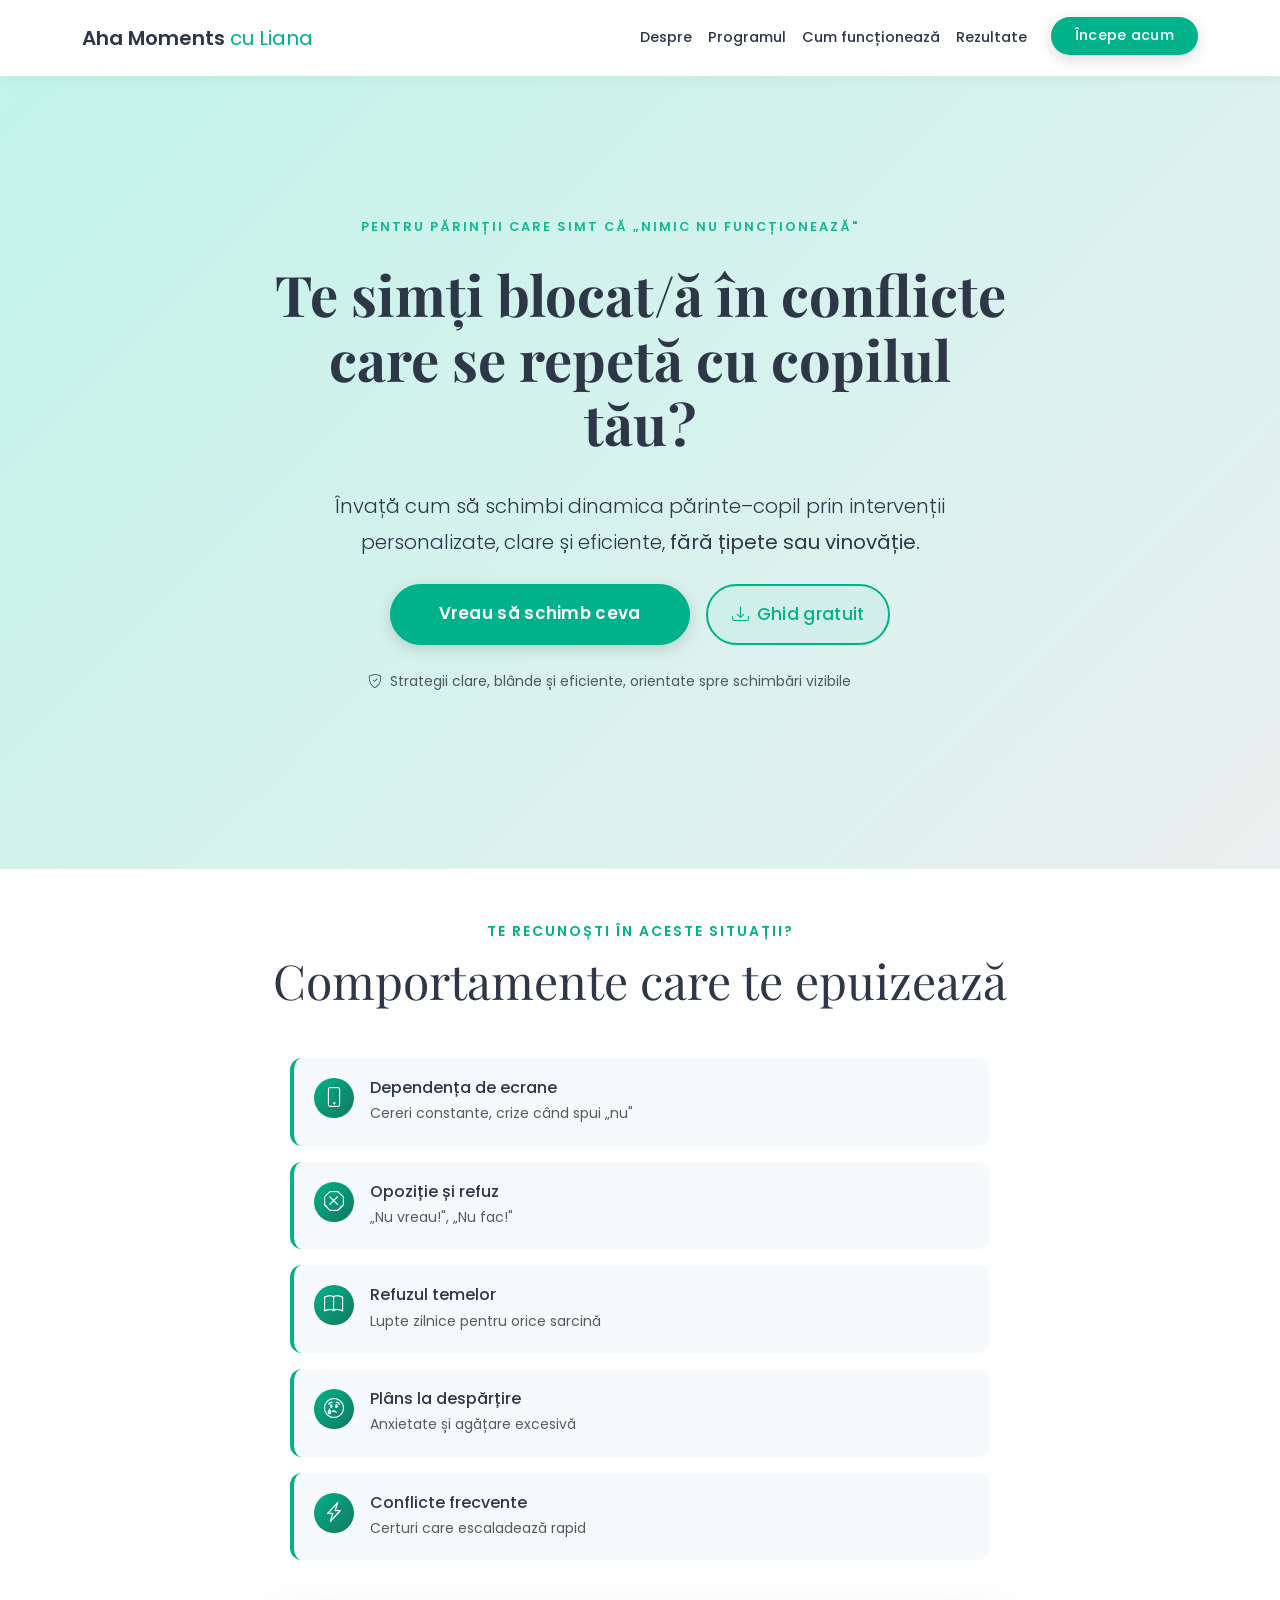
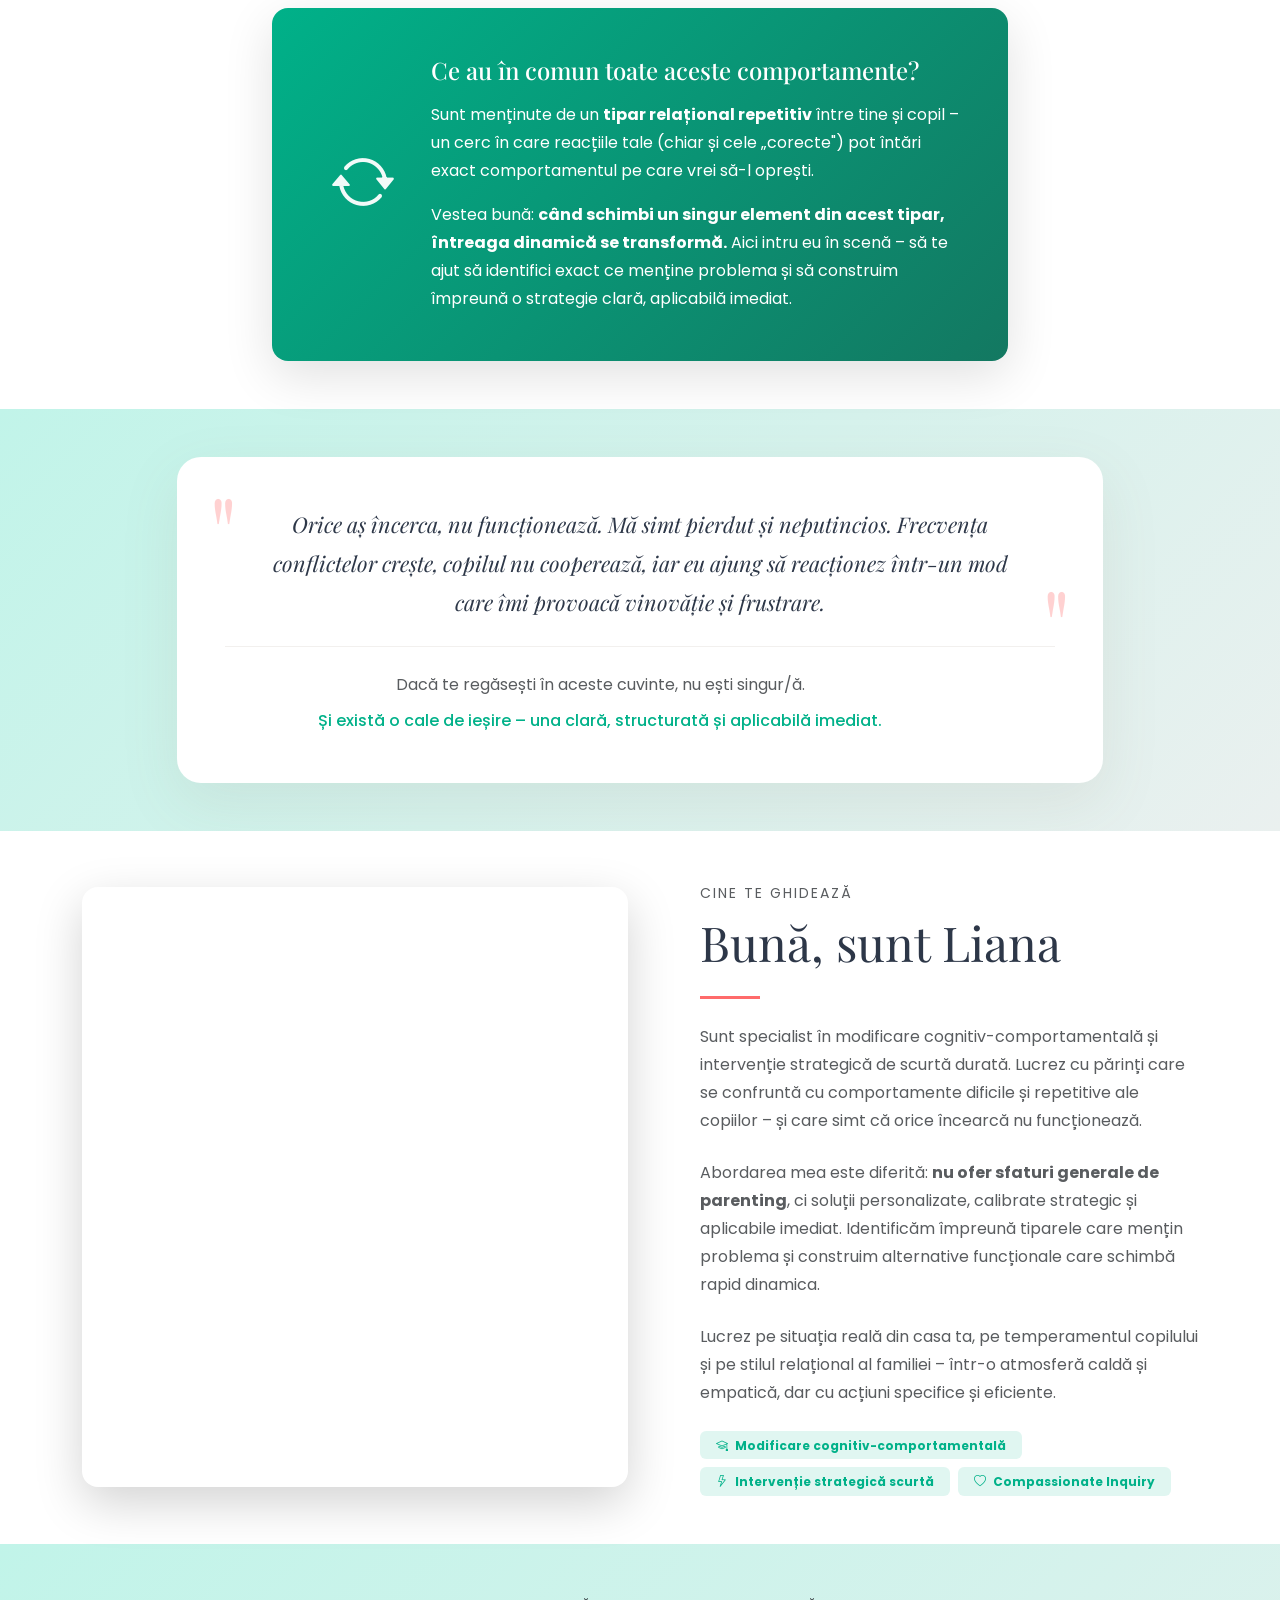
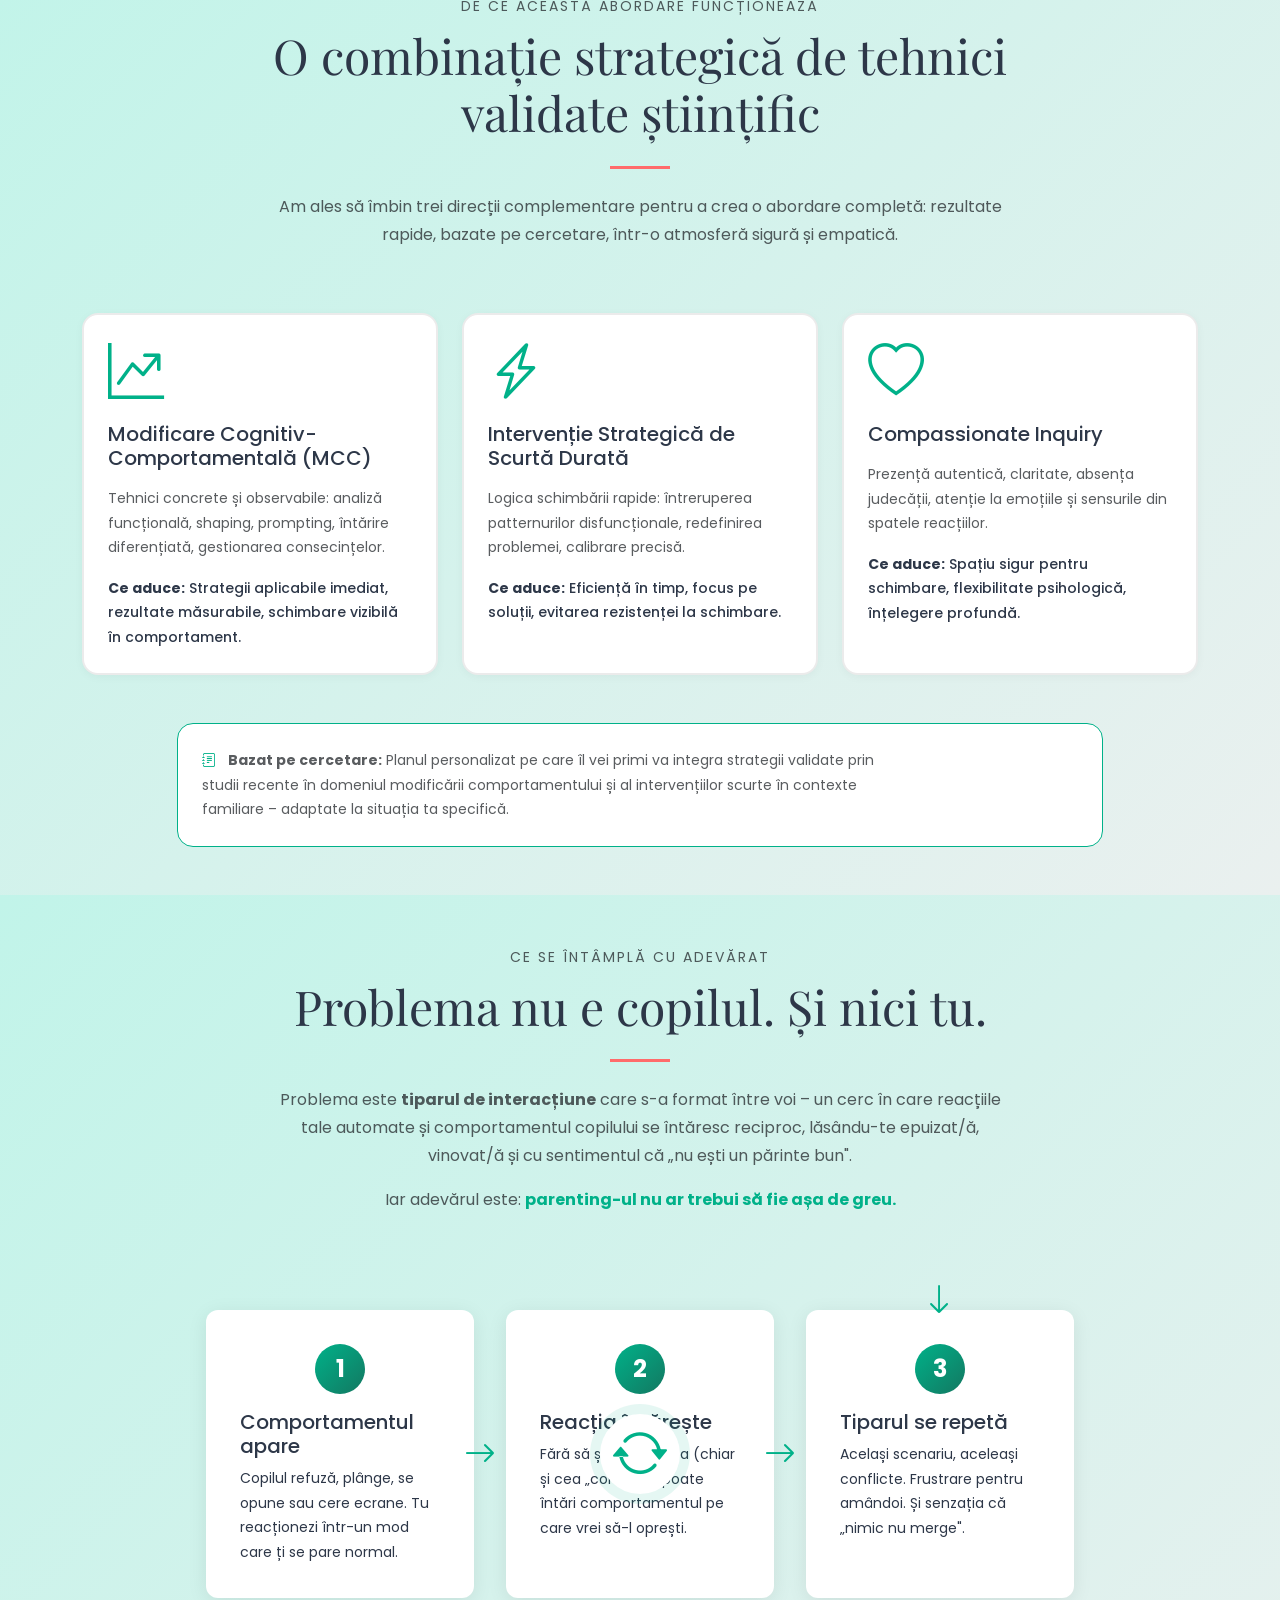
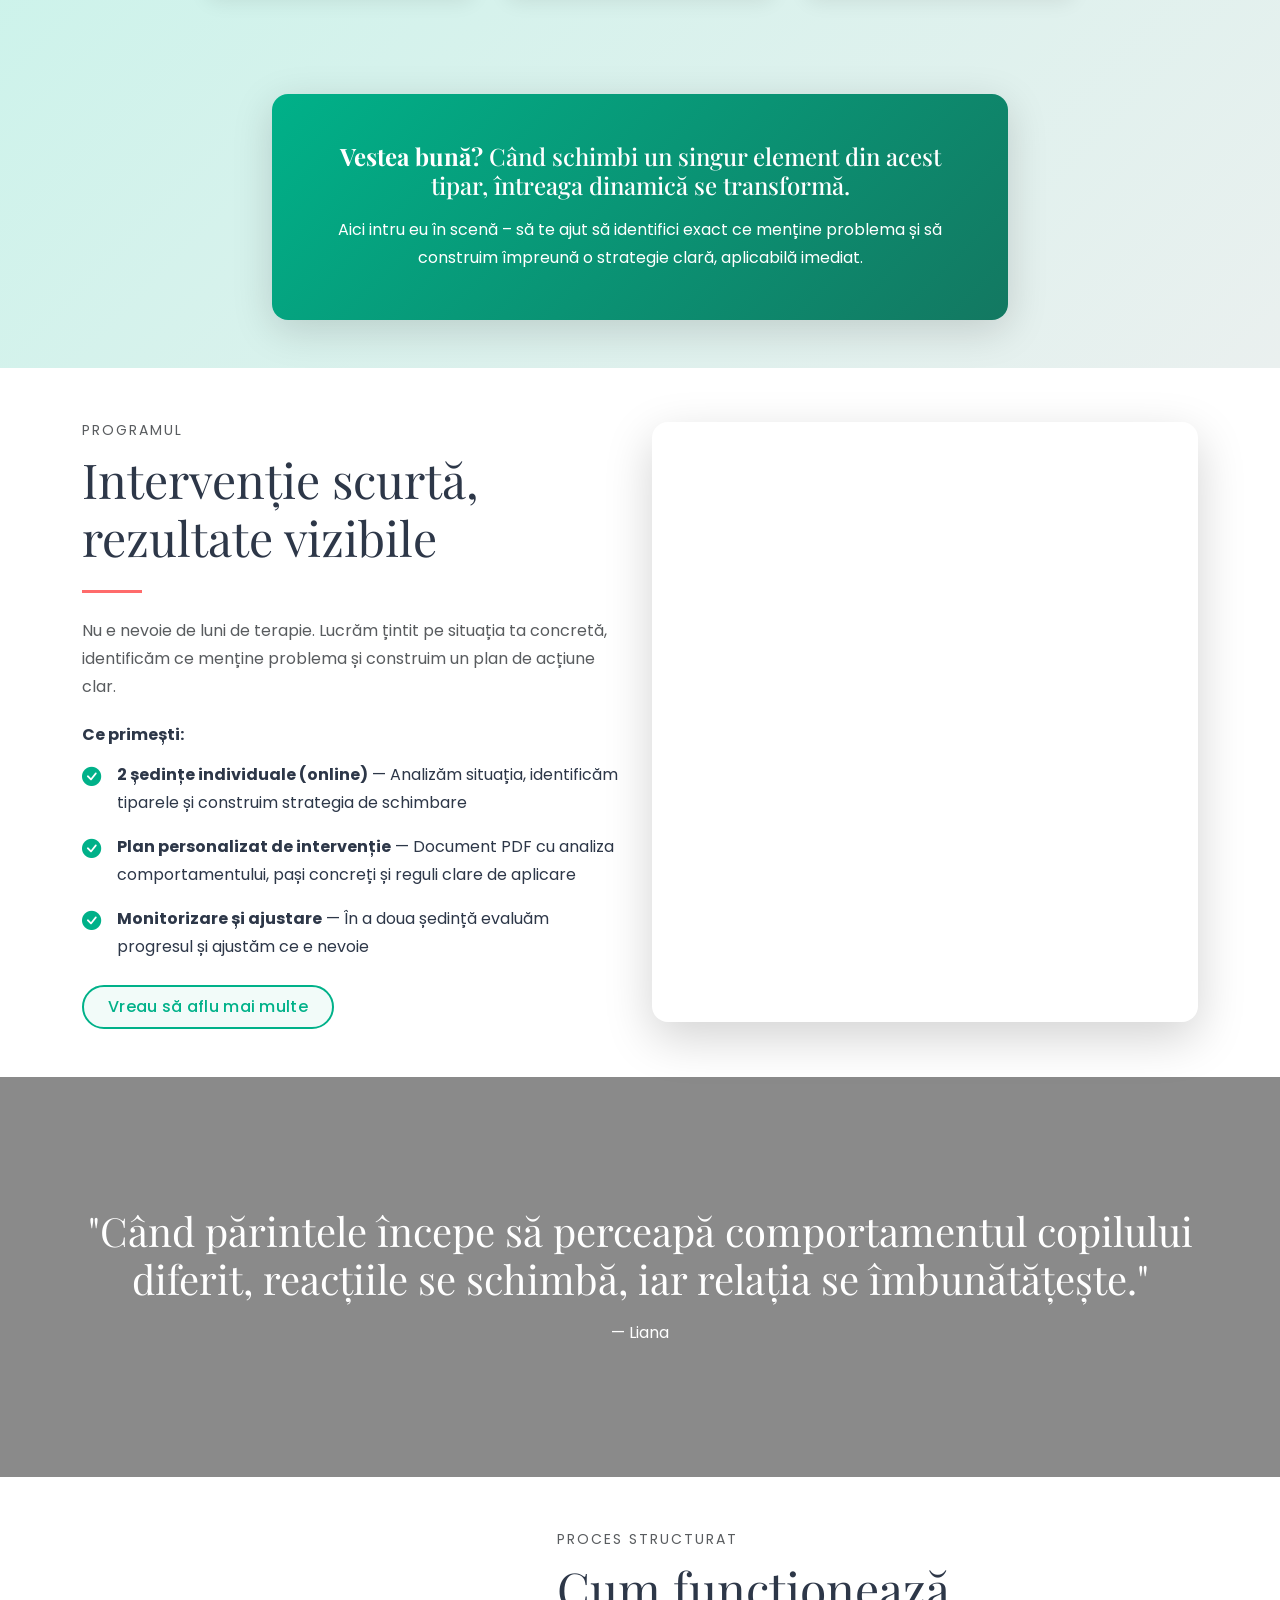
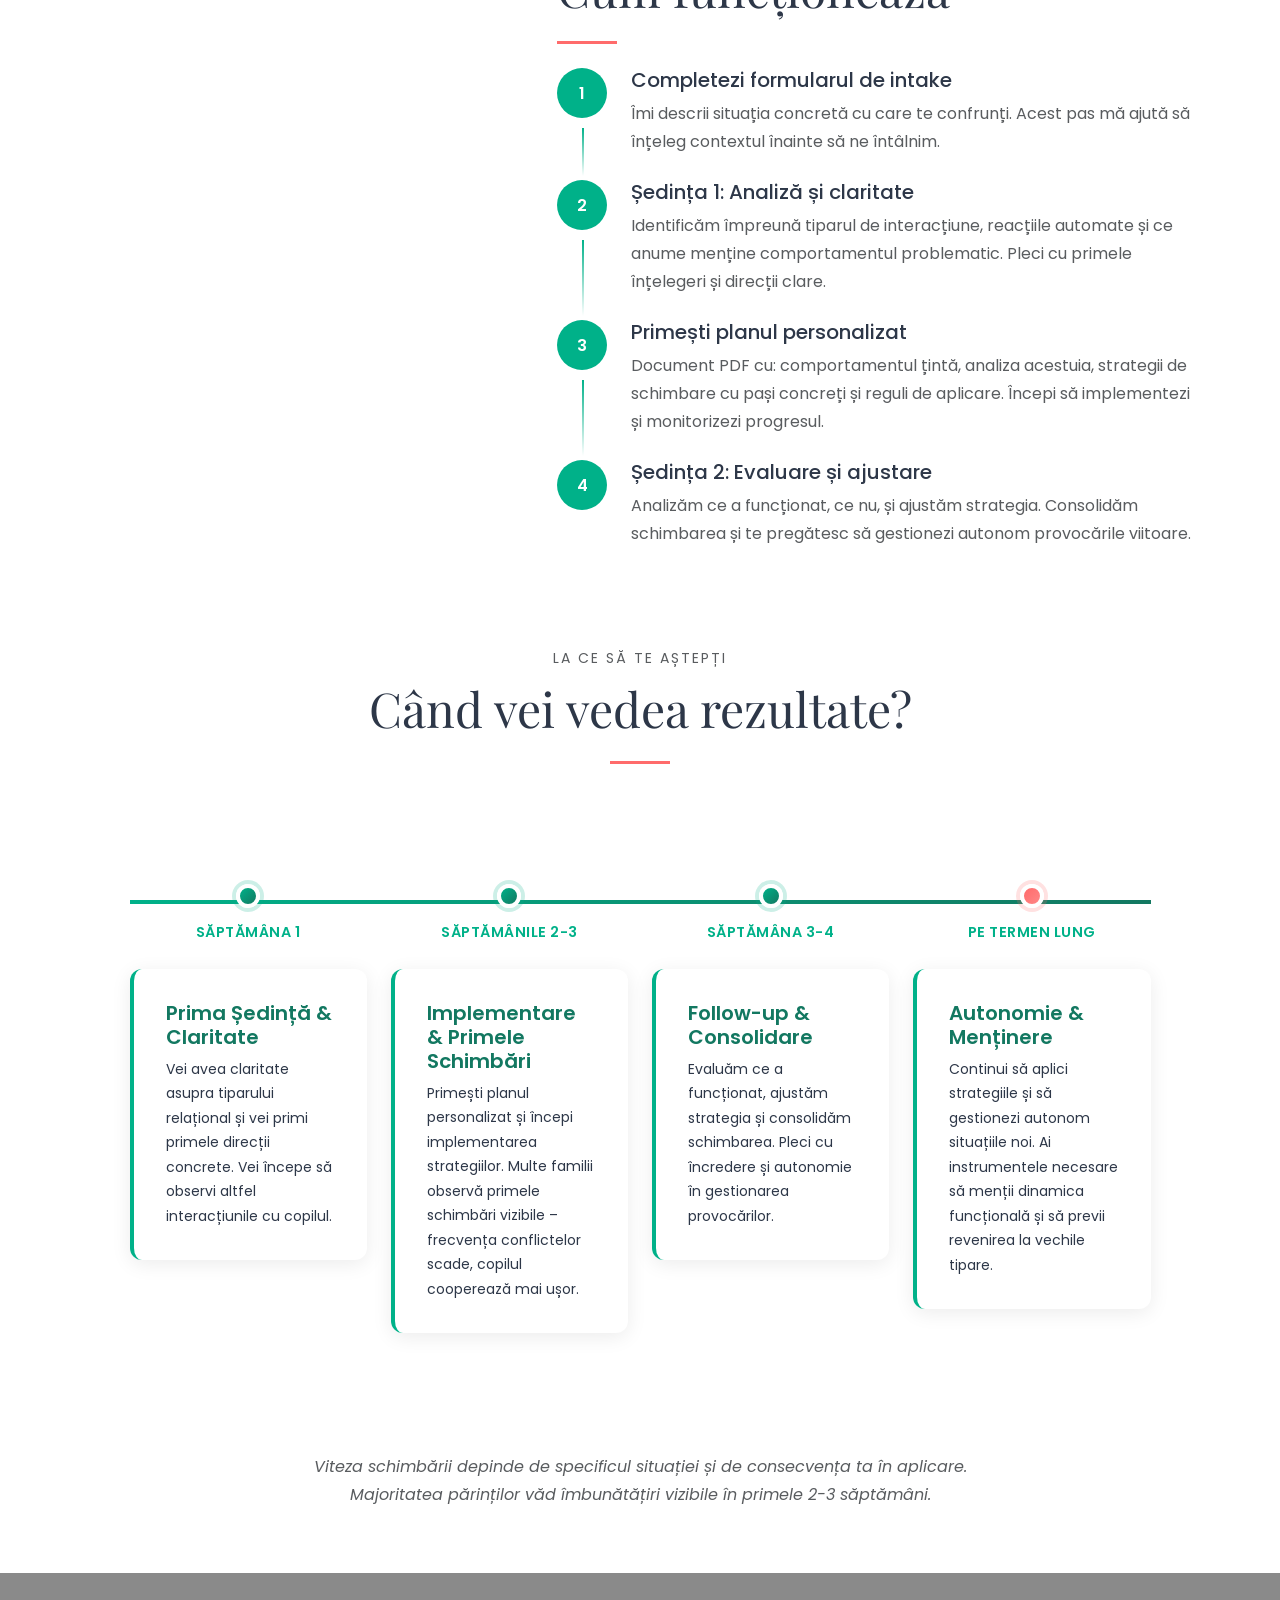
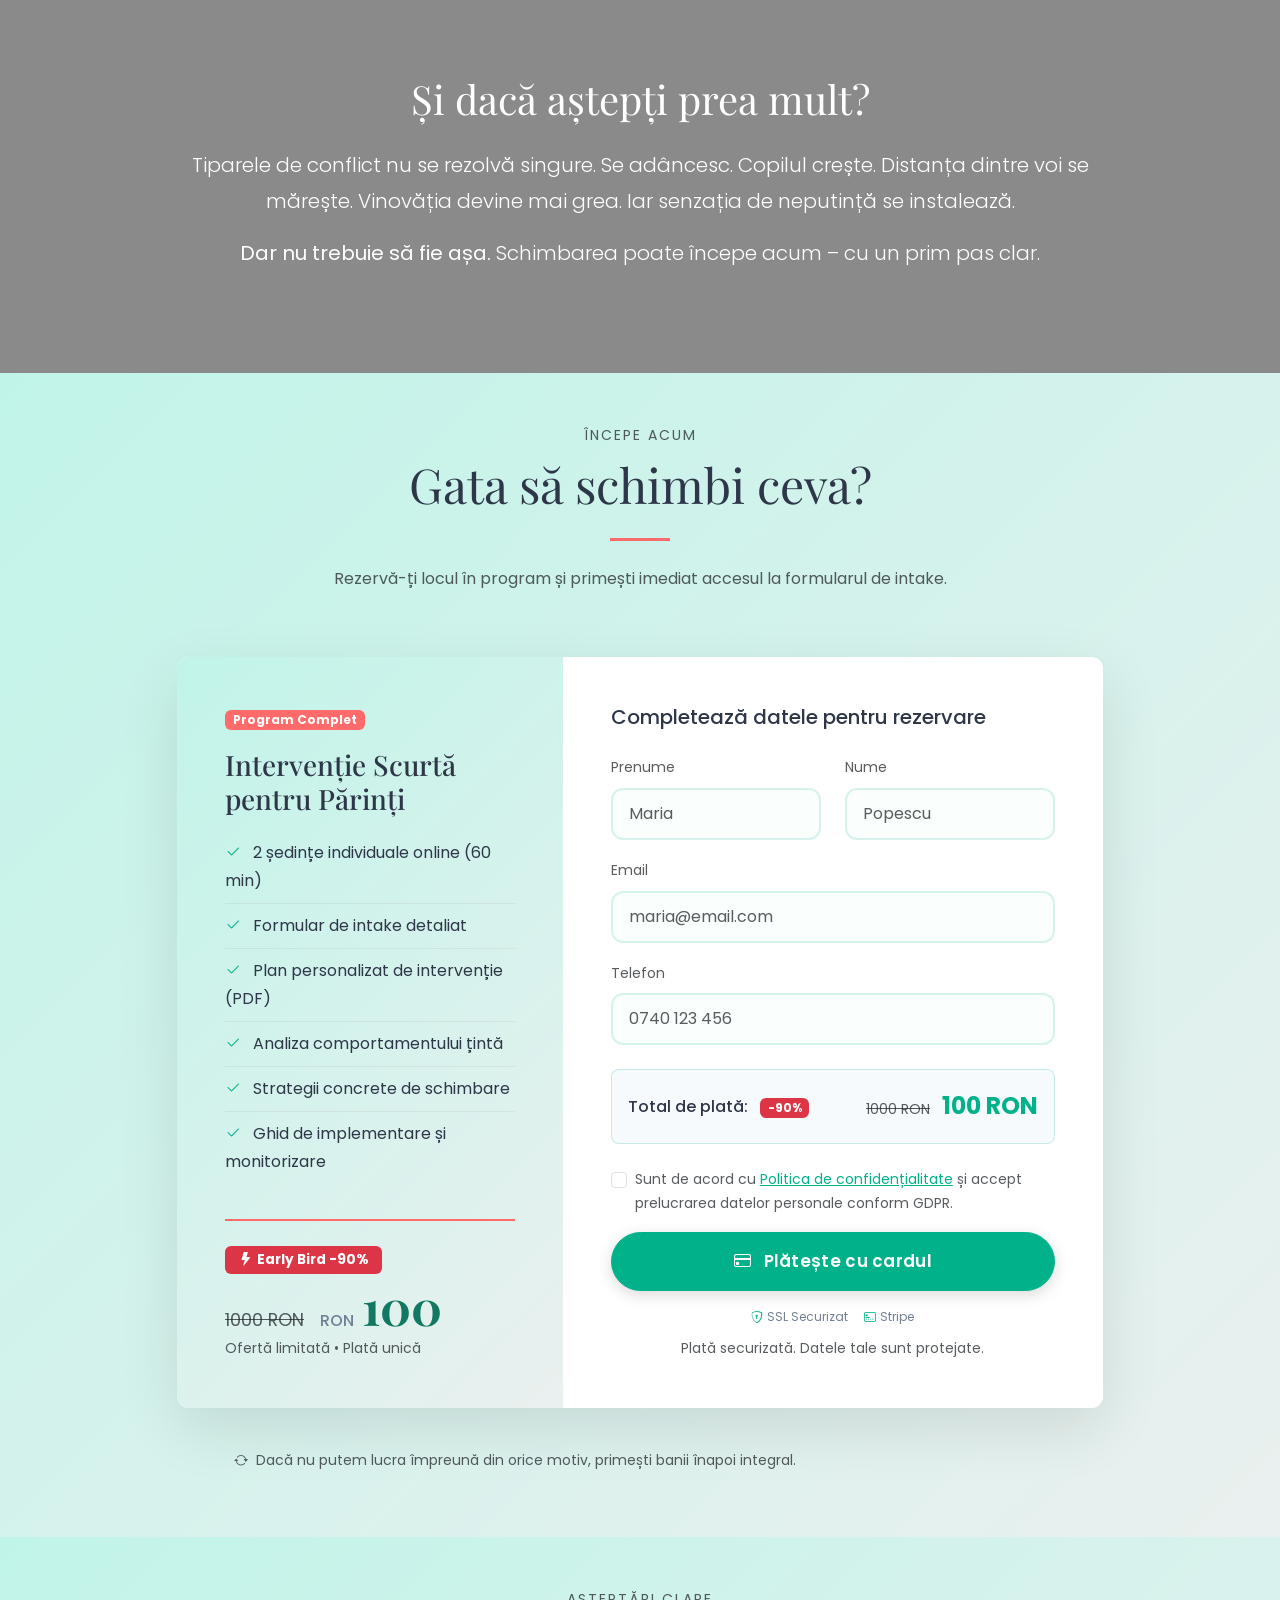
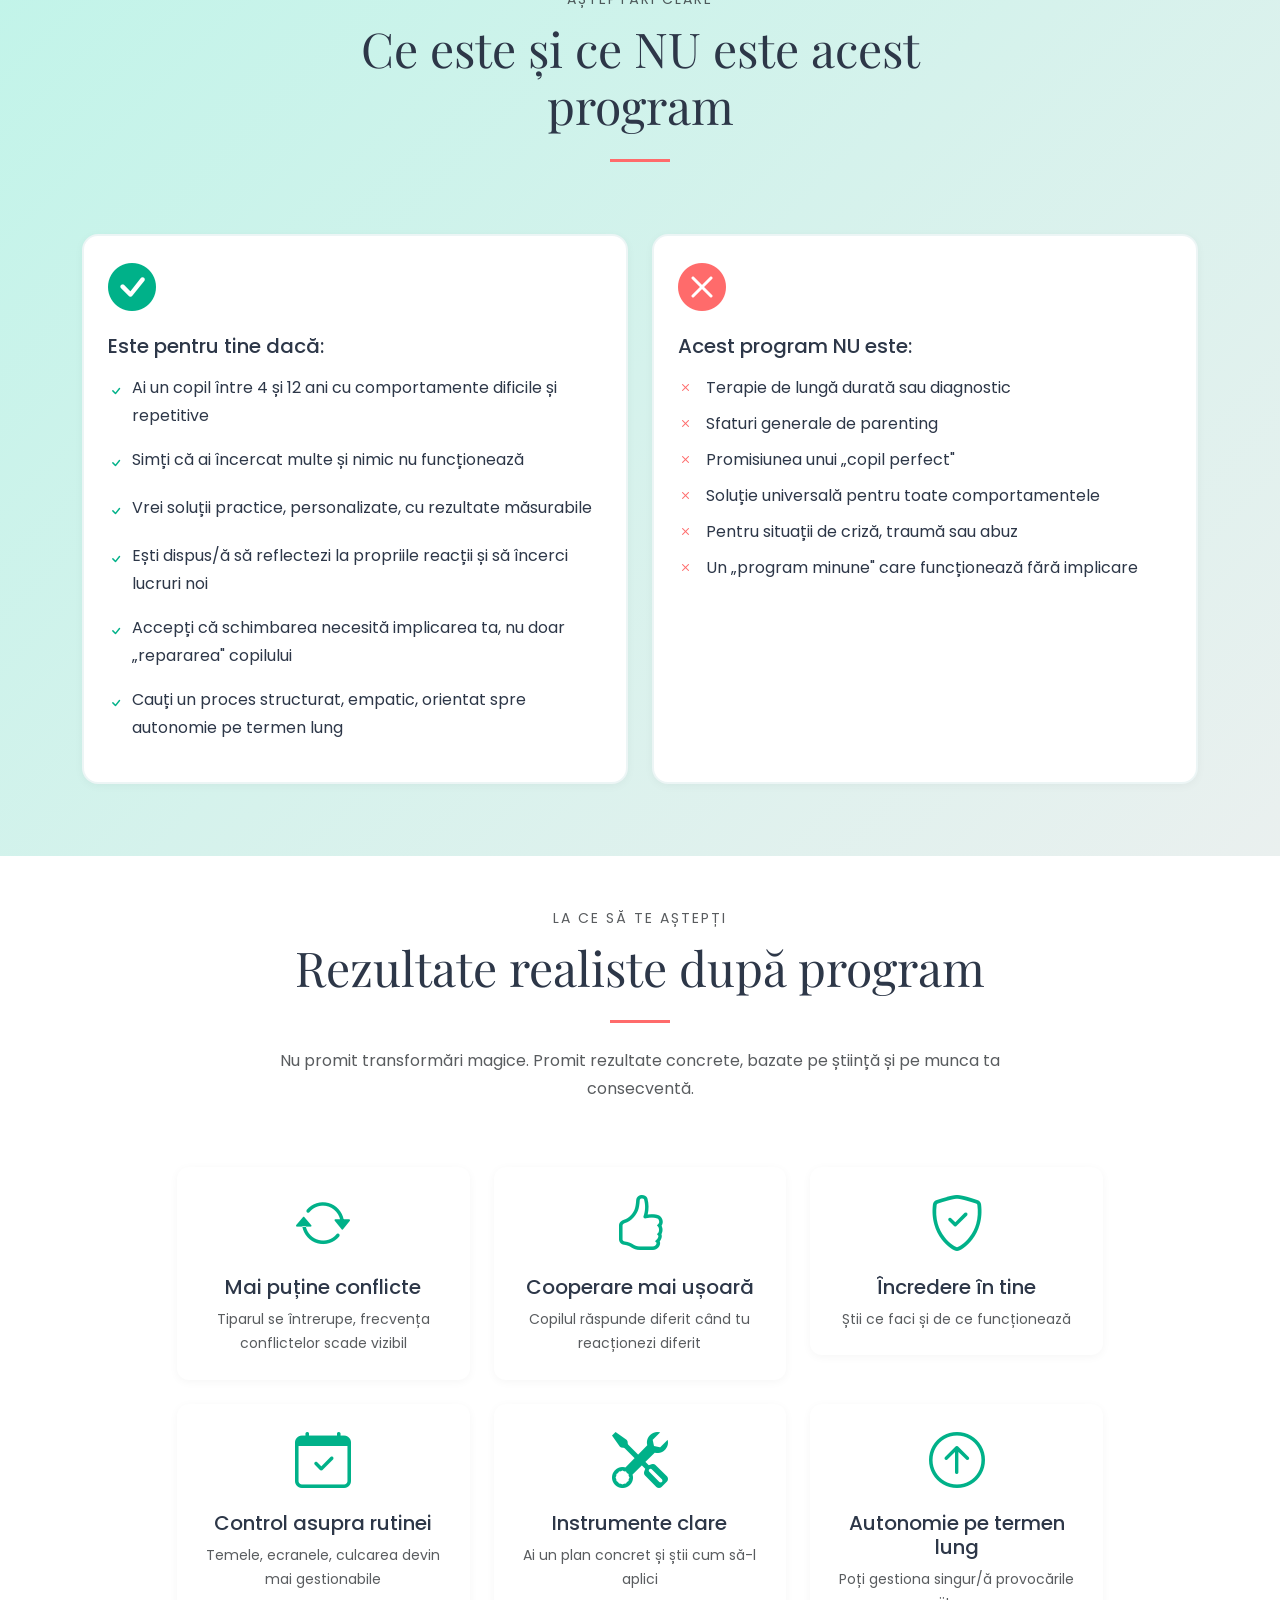
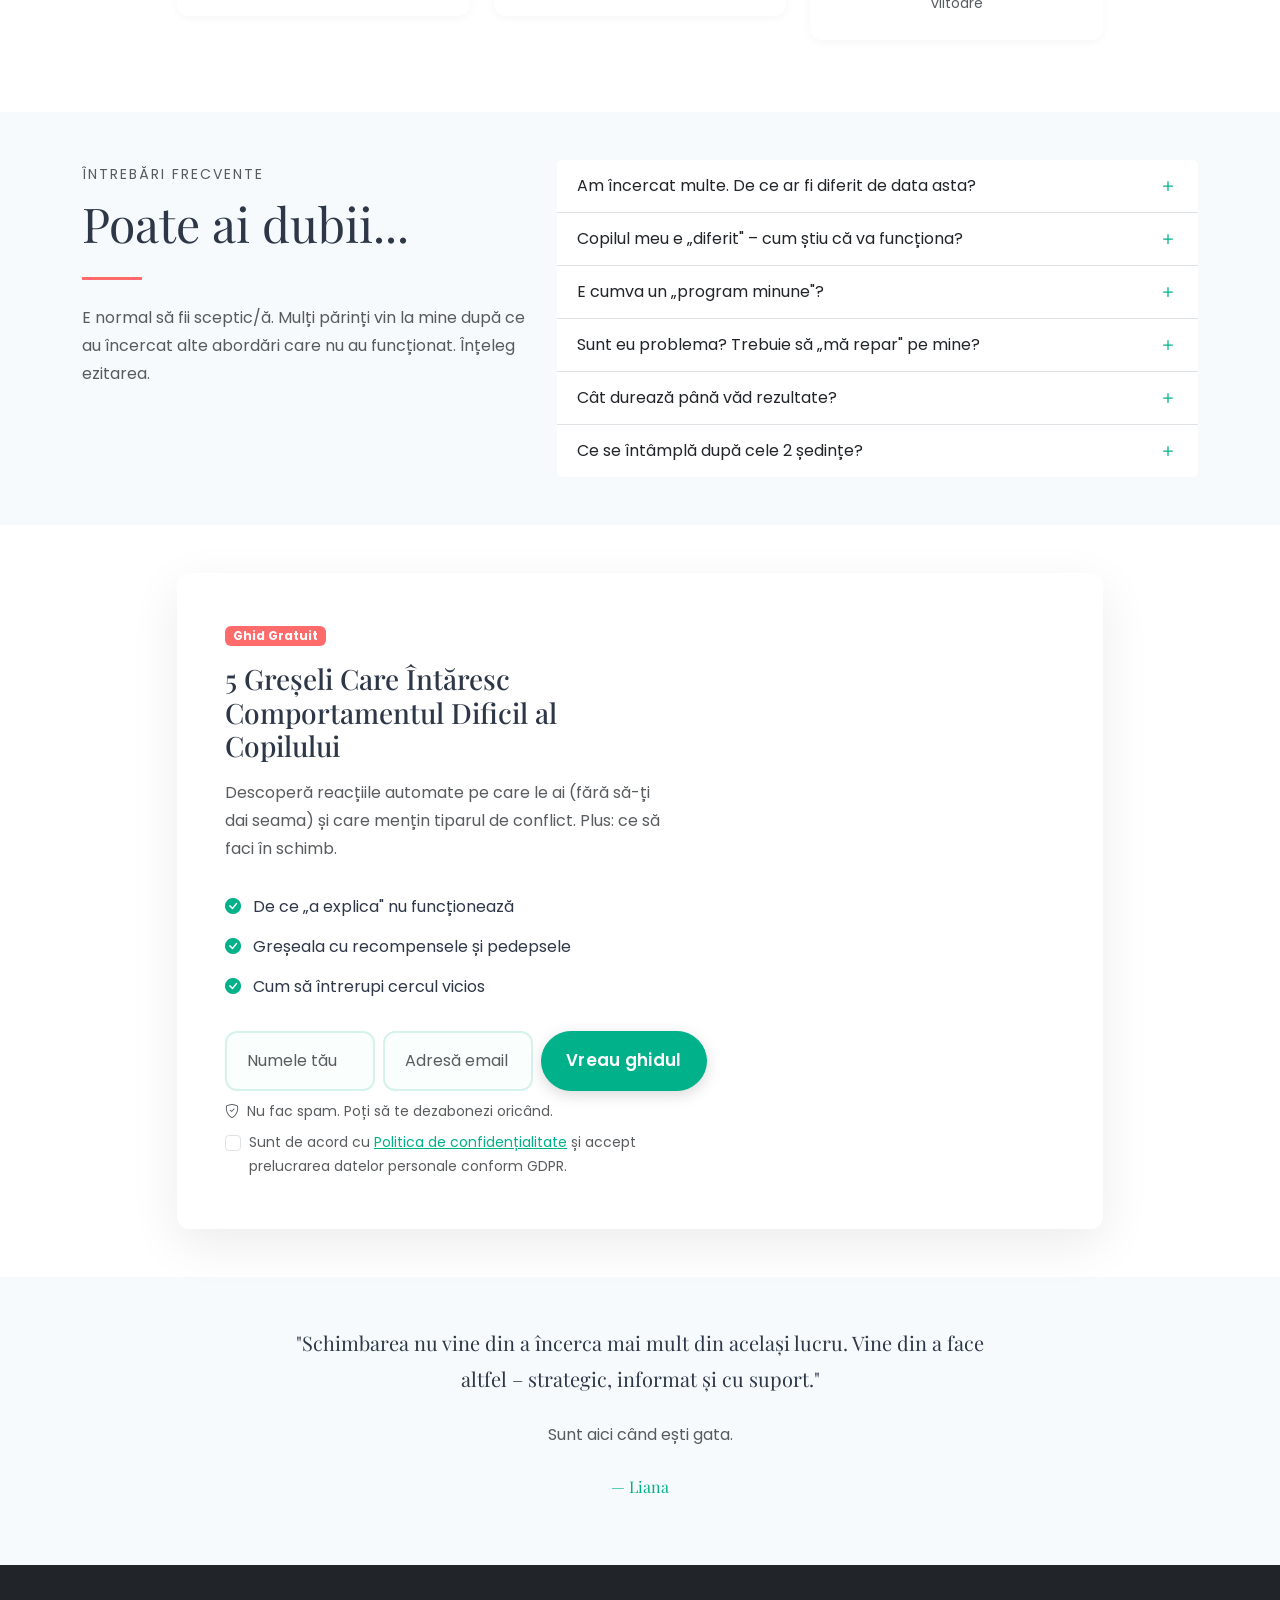
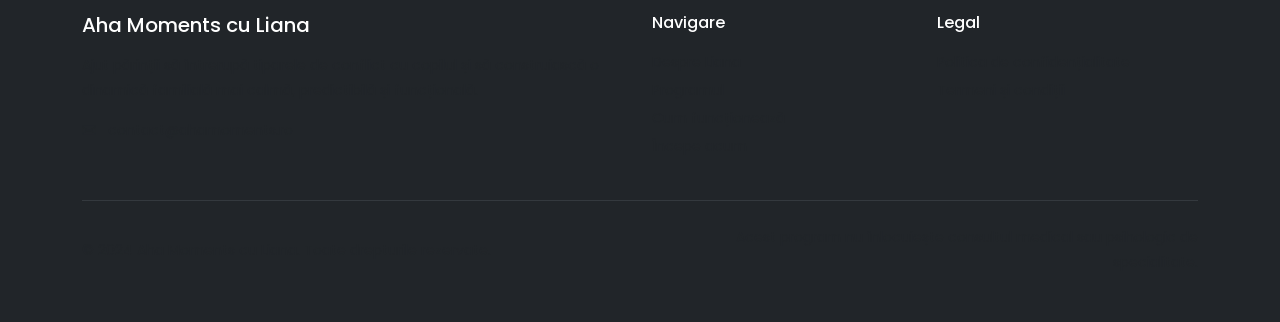
==== commit 31f94ca8: "Update stakes section background to therapy image" ====
--- a/index.html
+++ b/index.html
@@ -412,9 +412,9 @@
   </section>
 
   <!-- Timeline Section -->
-  <section class="timeline-section py-5 bg-light">
-    <div class="container">
-      <div class="row justify-content-center mb-4">
+  <section class="timeline-section py-5 bg-white">
+    <div class="container">
+      <div class="row justify-content-center mb-5">
         <div class="col-lg-8 text-center">
           <span class="text-uppercase text-muted small letter-spacing">La ce să te aștepți</span>
           <h2 class="display-5 serif-font mt-2 mb-4">Când vei vedea rezultate?</h2>
@@ -422,26 +422,56 @@
         </div>
       </div>
       <div class="row justify-content-center">
-        <div class="col-lg-10">
-          <div class="timeline-container">
-            <div class="timeline-item text-center mb-5">
-              <h5 class="mb-3">Săptămâna 1</h5>
-              <p class="text-muted mb-0 mx-auto">După prima ședință: Vei avea claritate asupra tiparului relațional și vei primi primele direcții concrete. Vei începe să observi altfel interacțiunile cu copilul.</p>
-            </div>
-            <div class="timeline-item text-center mb-5">
-              <h5 class="mb-3">Săptămânile 2-3</h5>
-              <p class="text-muted mb-0 mx-auto">Primești planul personalizat și începi implementarea strategiilor. Multe familii observă primele schimbări vizibile în această perioadă – frecvența conflictelor scade, copilul cooperează mai ușor.</p>
-            </div>
-            <div class="timeline-item text-center mb-5">
-              <h5 class="mb-3">Săptămâna 3-4</h5>
-              <p class="text-muted mb-0 mx-auto">Ședința de follow-up: Evaluăm ce a funcționat, ajustăm strategia și consolidăm schimbarea. Pleci cu încredere și autonomie în gestionarea provocărilor.</p>
-            </div>
-            <div class="timeline-item text-center">
-              <h5 class="mb-3">Pe termen lung</h5>
-              <p class="text-muted mb-0 mx-auto">Continui să aplici strategiile și să gestionezi autonom situațiile noi. Ai instrumentele necesare să menții dinamica funcțională și să previi revenirea la vechile tipare.</p>
-            </div>
-          </div>
-          <div class="text-center mt-5">
+        <div class="col-lg-11">
+          <div class="visual-timeline">
+            <div class="timeline-line"></div>
+
+            <div class="timeline-milestone">
+              <div class="milestone-marker">
+                <div class="milestone-dot"></div>
+                <div class="milestone-label">Săptămâna 1</div>
+              </div>
+              <div class="milestone-content">
+                <h5 class="mb-2">Prima Ședință & Claritate</h5>
+                <p class="small mb-0">Vei avea claritate asupra tiparului relațional și vei primi primele direcții concrete. Vei începe să observi altfel interacțiunile cu copilul.</p>
+              </div>
+            </div>
+
+            <div class="timeline-milestone">
+              <div class="milestone-marker">
+                <div class="milestone-dot"></div>
+                <div class="milestone-label">Săptămânile 2-3</div>
+              </div>
+              <div class="milestone-content">
+                <h5 class="mb-2">Implementare & Primele Schimbări</h5>
+                <p class="small mb-0">Primești planul personalizat și începi implementarea strategiilor. Multe familii observă primele schimbări vizibile – frecvența conflictelor scade, copilul cooperează mai ușor.</p>
+              </div>
+            </div>
+
+            <div class="timeline-milestone">
+              <div class="milestone-marker">
+                <div class="milestone-dot"></div>
+                <div class="milestone-label">Săptămâna 3-4</div>
+              </div>
+              <div class="milestone-content">
+                <h5 class="mb-2">Follow-up & Consolidare</h5>
+                <p class="small mb-0">Evaluăm ce a funcționat, ajustăm strategia și consolidăm schimbarea. Pleci cu încredere și autonomie în gestionarea provocărilor.</p>
+              </div>
+            </div>
+
+            <div class="timeline-milestone">
+              <div class="milestone-marker">
+                <div class="milestone-dot milestone-dot-final"></div>
+                <div class="milestone-label">Pe termen lung</div>
+              </div>
+              <div class="milestone-content">
+                <h5 class="mb-2">Autonomie & Menținere</h5>
+                <p class="small mb-0">Continui să aplici strategiile și să gestionezi autonom situațiile noi. Ai instrumentele necesare să menții dinamica funcțională și să previi revenirea la vechile tipare.</p>
+              </div>
+            </div>
+          </div>
+
+          <div class="text-center mt-5 pt-4">
             <p class="text-muted mx-auto"><em>Viteza schimbării depinde de specificul situației și de consecvența ta în aplicare. Majoritatea părinților văd îmbunătățiri vizibile în primele 2-3 săptămâni.</em></p>
           </div>
         </div>
--- a/styles.css
+++ b/styles.css
@@ -1273,7 +1273,131 @@
 /* Timeline Section */
 .timeline-section {
   padding: var(--section-padding) 0;
-  background: var(--soft-gradient);
+  background: var(--bg-white);
+}
+
+.visual-timeline {
+  position: relative;
+  padding: 3rem 0;
+}
+
+.timeline-line {
+  position: absolute;
+  top: 80px;
+  left: 0;
+  right: 0;
+  height: 4px;
+  background: linear-gradient(to right, var(--primary-color) 0%, var(--primary-dark) 100%);
+  z-index: 0;
+}
+
+.timeline-milestone {
+  position: relative;
+  margin-bottom: 4rem;
+}
+
+.milestone-marker {
+  display: flex;
+  flex-direction: column;
+  align-items: center;
+  margin-bottom: 1.5rem;
+  position: relative;
+  z-index: 1;
+}
+
+.milestone-dot {
+  width: 24px;
+  height: 24px;
+  background: var(--primary-gradient);
+  border-radius: 50%;
+  border: 4px solid white;
+  box-shadow: 0 0 0 4px rgba(0, 177, 137, 0.2);
+  margin-bottom: 0.75rem;
+  position: relative;
+  z-index: 2;
+  transition: all 0.3s ease;
+}
+
+.timeline-milestone:hover .milestone-dot {
+  transform: scale(1.3);
+  box-shadow: 0 0 0 8px rgba(0, 177, 137, 0.2);
+}
+
+.milestone-dot-final {
+  background: var(--accent-gradient);
+  box-shadow: 0 0 0 4px rgba(255, 107, 107, 0.2);
+}
+
+.timeline-milestone:hover .milestone-dot-final {
+  box-shadow: 0 0 0 8px rgba(255, 107, 107, 0.2);
+}
+
+.milestone-label {
+  font-weight: 600;
+  color: var(--primary-color);
+  font-size: 0.9rem;
+  text-transform: uppercase;
+  letter-spacing: 0.5px;
+}
+
+.milestone-content {
+  background: white;
+  padding: 2rem;
+  border-radius: var(--card-radius);
+  box-shadow: 0 4px 20px rgba(0, 0, 0, 0.08);
+  border-left: 4px solid var(--primary-color);
+  transition: all 0.3s ease;
+}
+
+.timeline-milestone:hover .milestone-content {
+  transform: translateY(-5px);
+  box-shadow: 0 8px 30px rgba(0, 0, 0, 0.12);
+}
+
+.milestone-content h5 {
+  color: var(--primary-dark);
+  font-weight: 600;
+}
+
+@media (min-width: 768px) {
+  .visual-timeline {
+    display: grid;
+    grid-template-columns: repeat(4, 1fr);
+    gap: 1.5rem;
+  }
+
+  .timeline-line {
+    top: 4rem;
+  }
+
+  .timeline-milestone {
+    margin-bottom: 0;
+  }
+
+  .milestone-content {
+    min-height: 200px;
+  }
+}
+
+@media (max-width: 767.98px) {
+  .timeline-line {
+    left: 20px;
+    right: auto;
+    width: 4px;
+    height: 100%;
+    top: 0;
+    background: linear-gradient(to bottom, var(--primary-color) 0%, var(--primary-dark) 100%);
+  }
+
+  .milestone-marker {
+    flex-direction: row;
+    justify-content: flex-start;
+  }
+
+  .milestone-dot {
+    margin-right: 1rem;
+    margin-bottom: 0;
+  }
 }
 
 .timeline-dot {
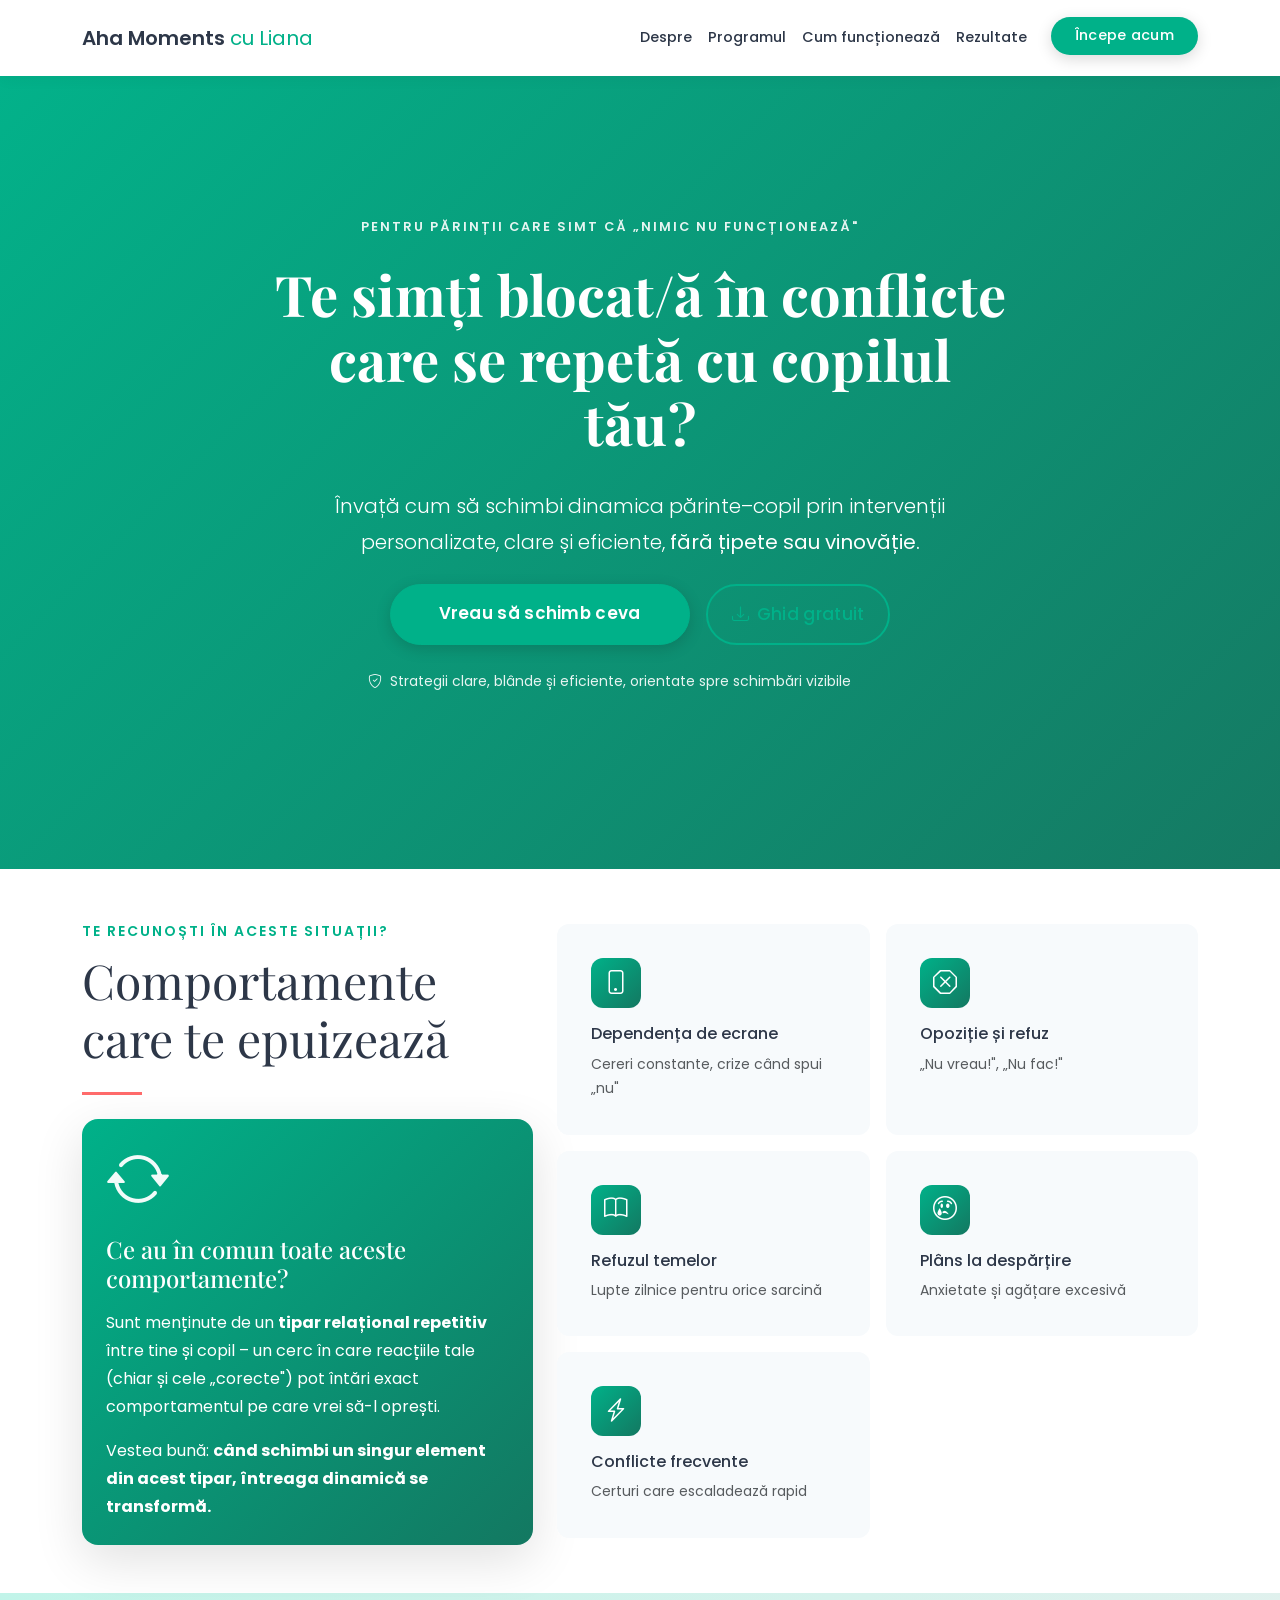
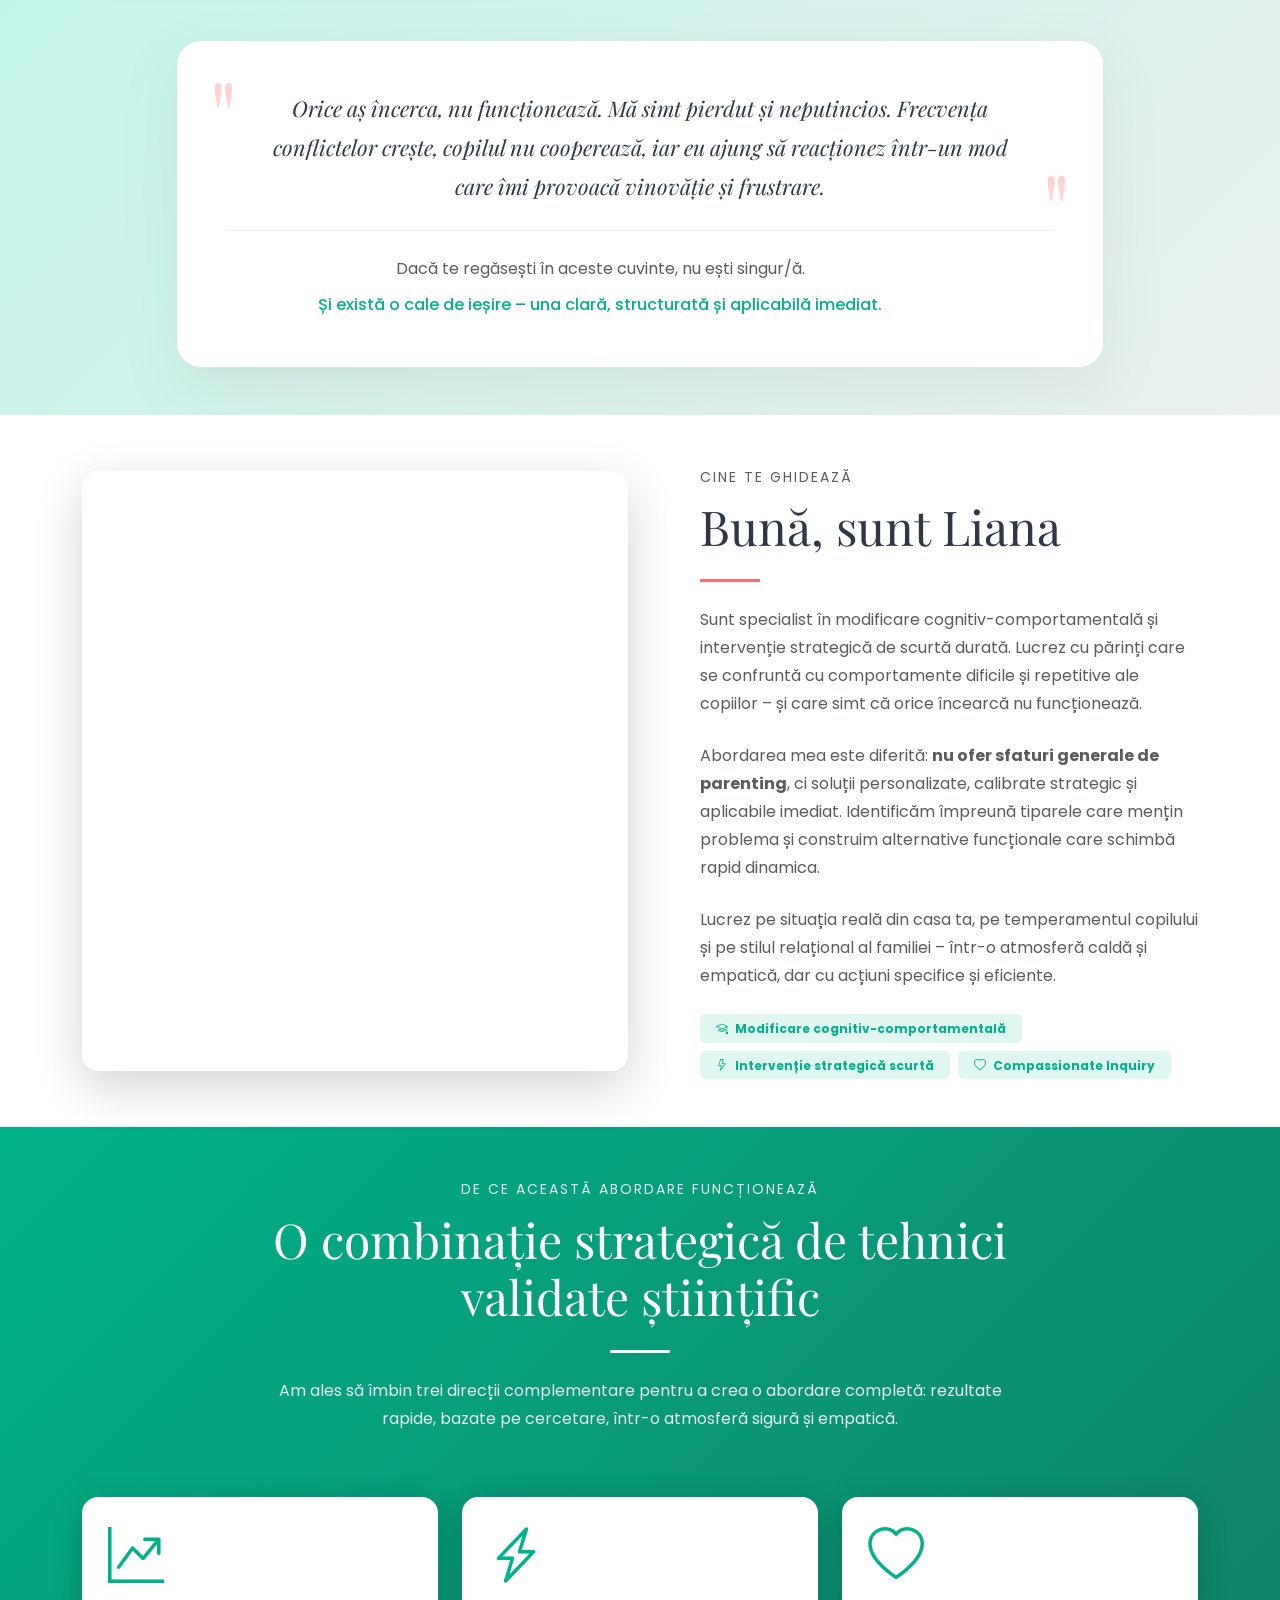
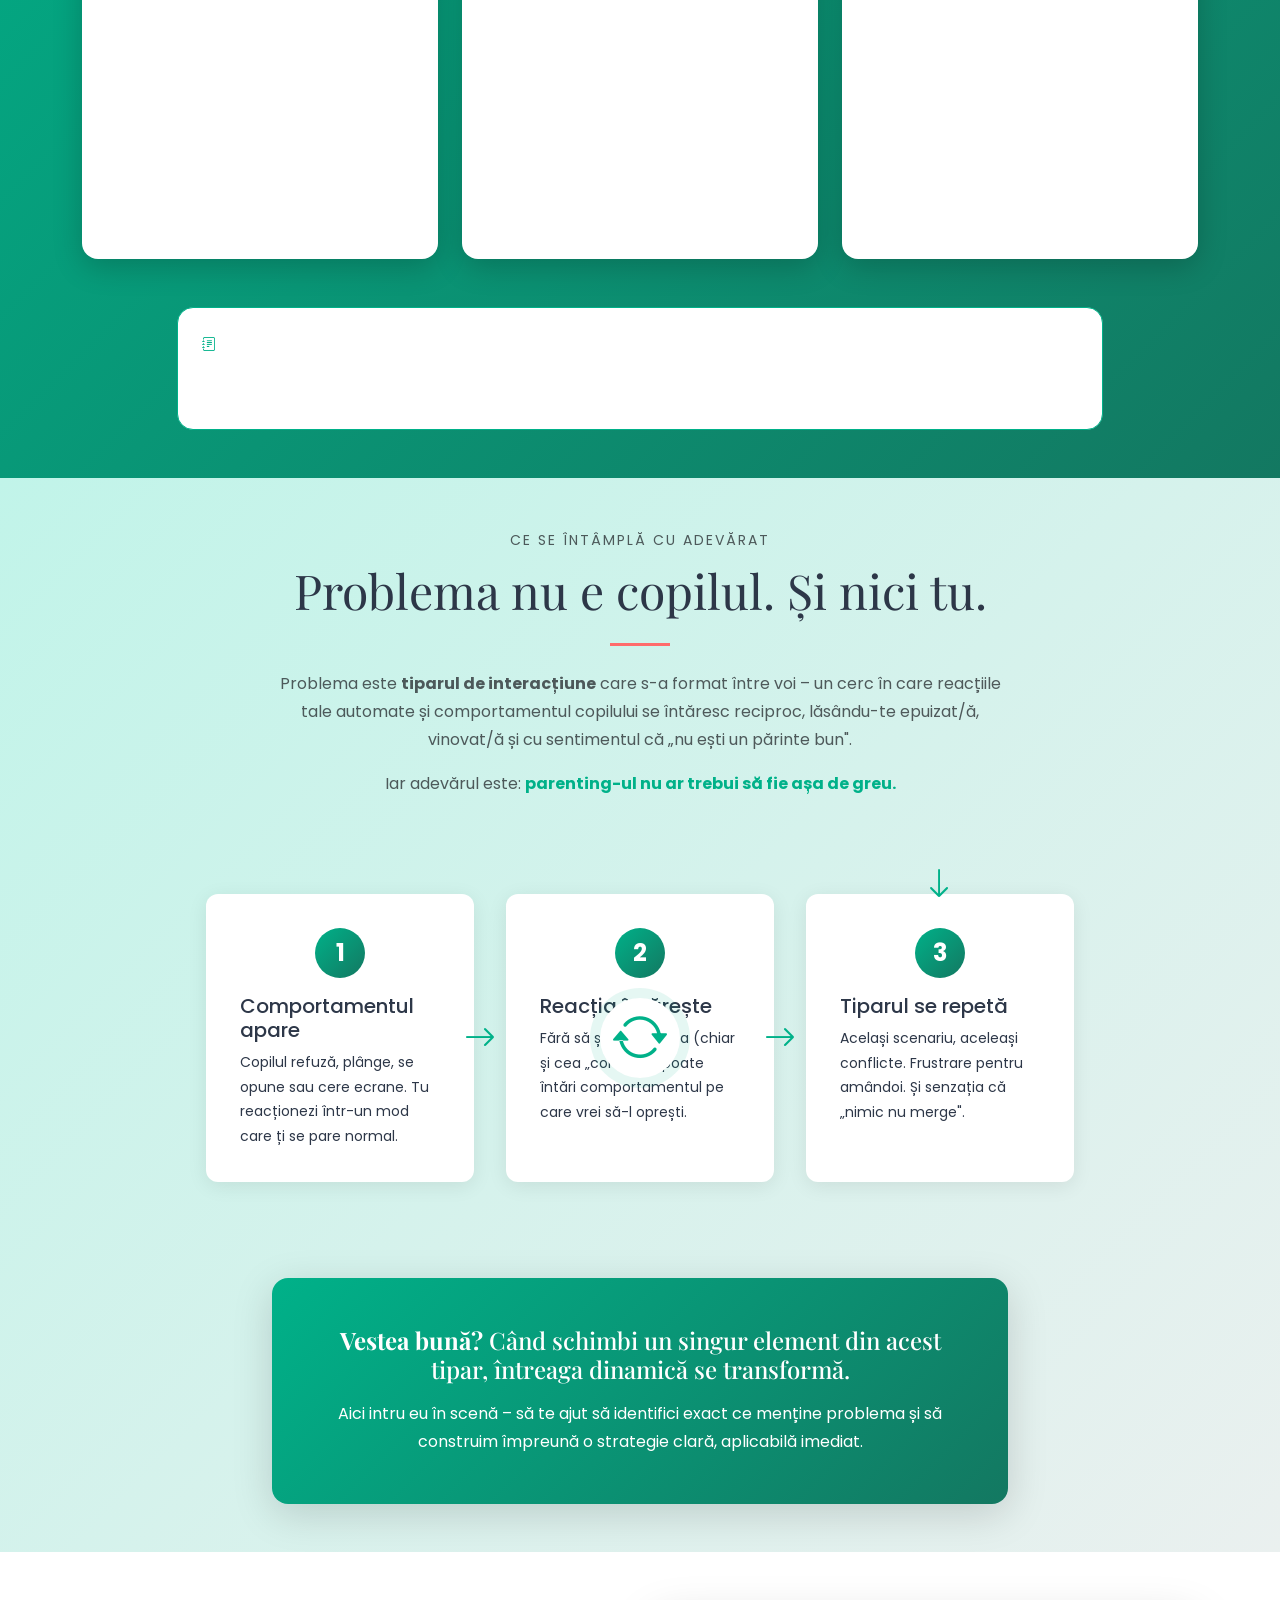
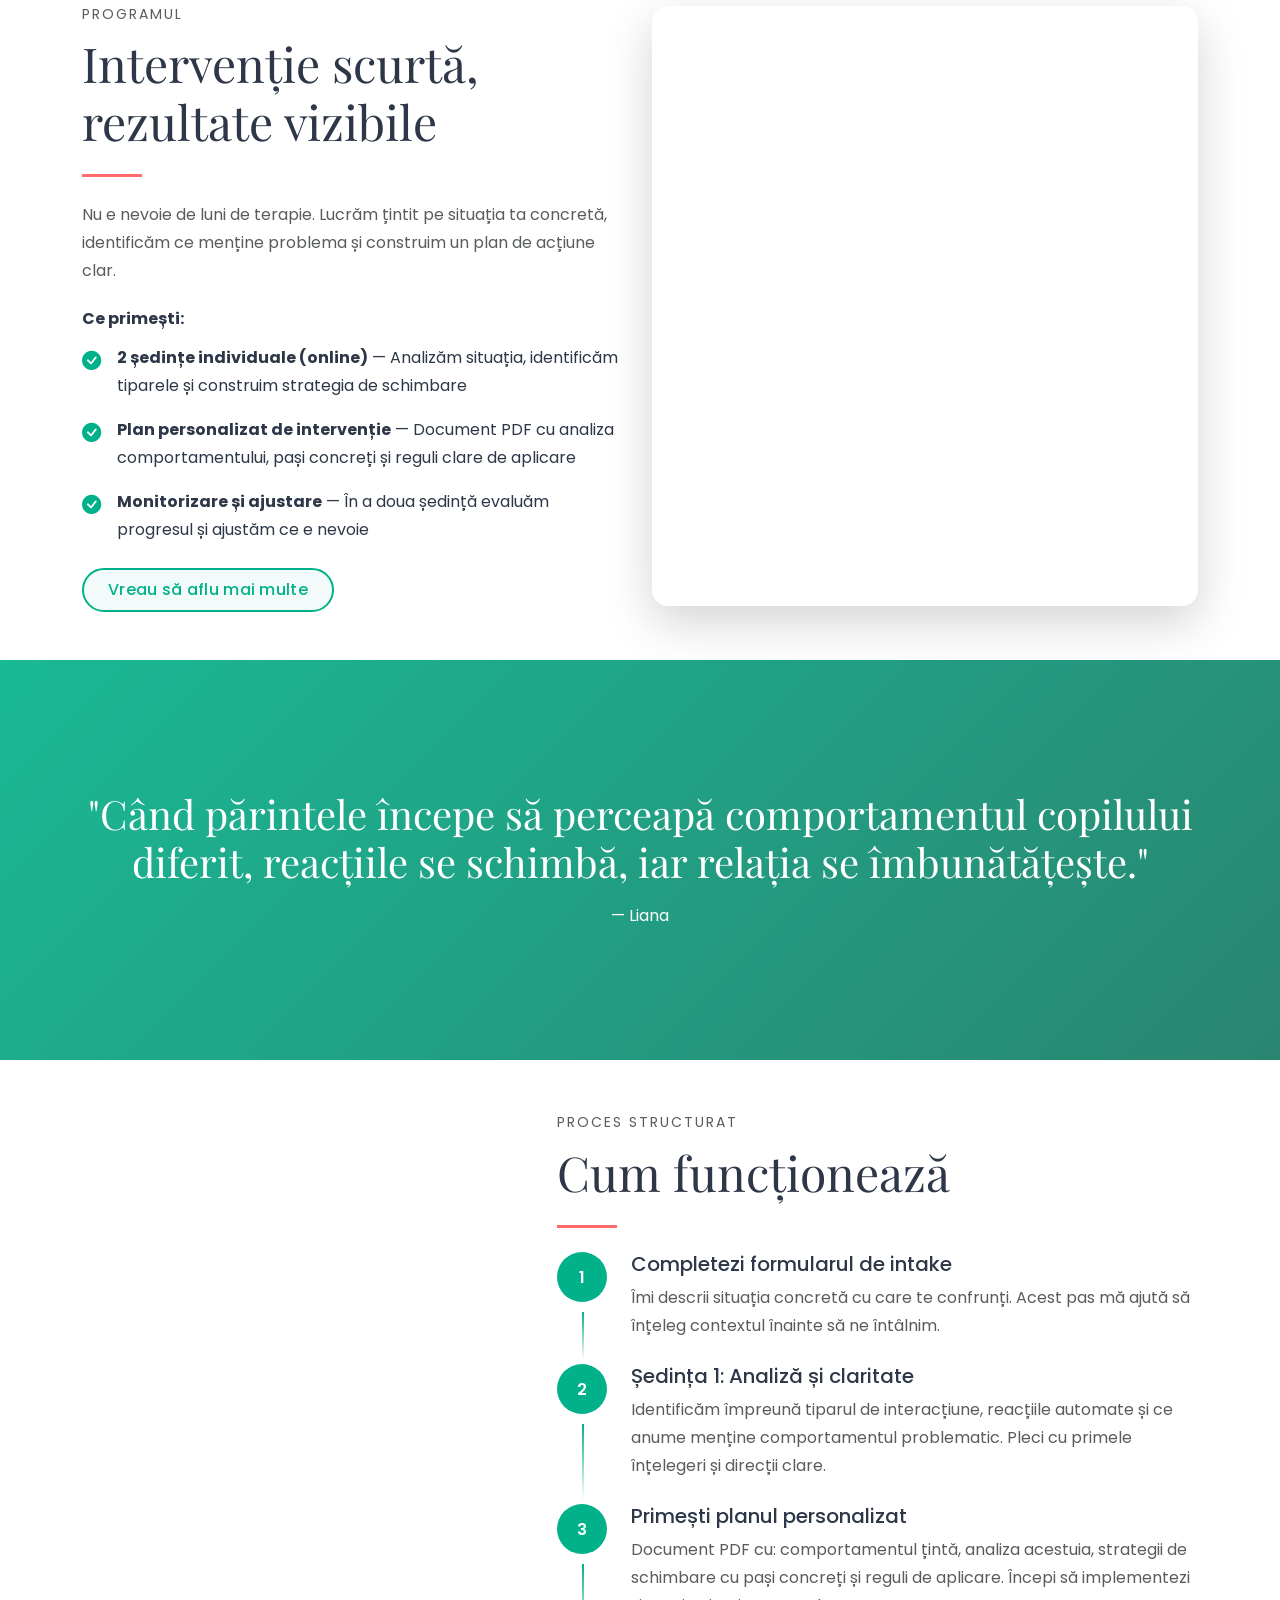
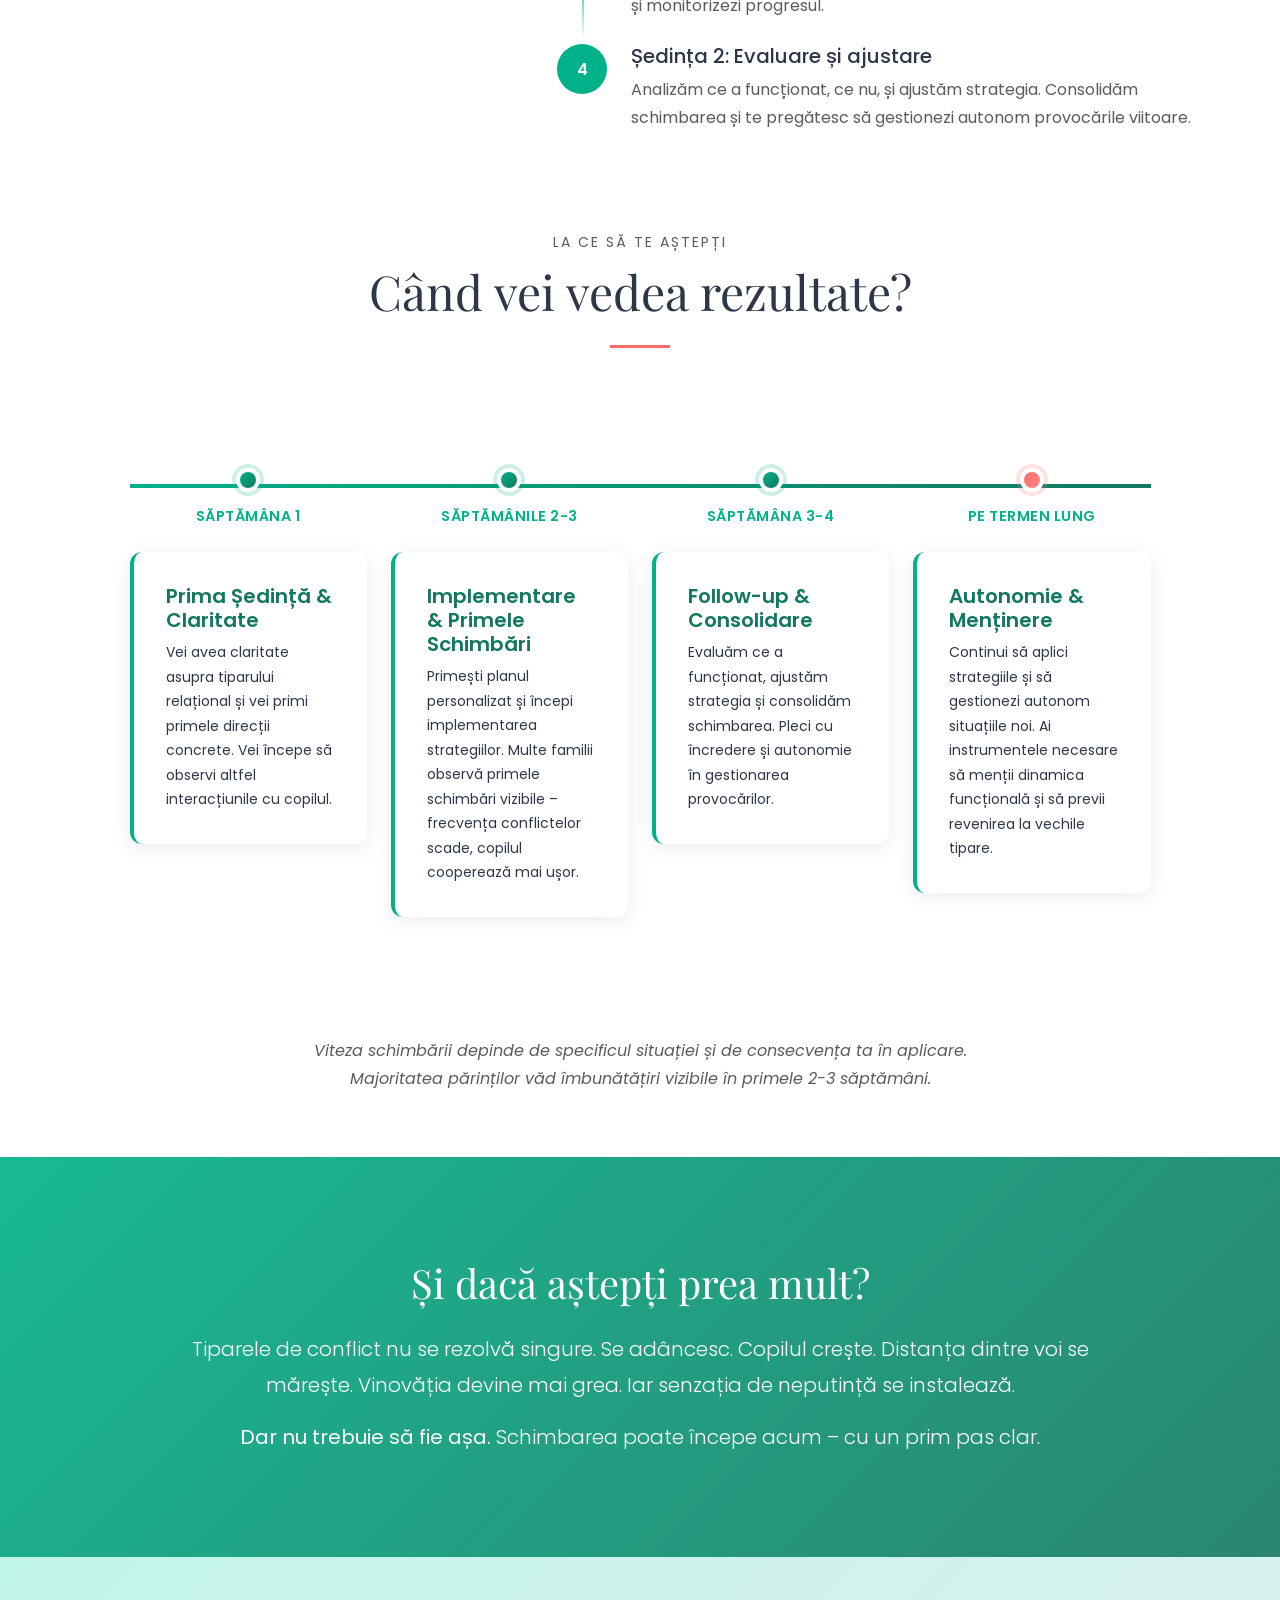
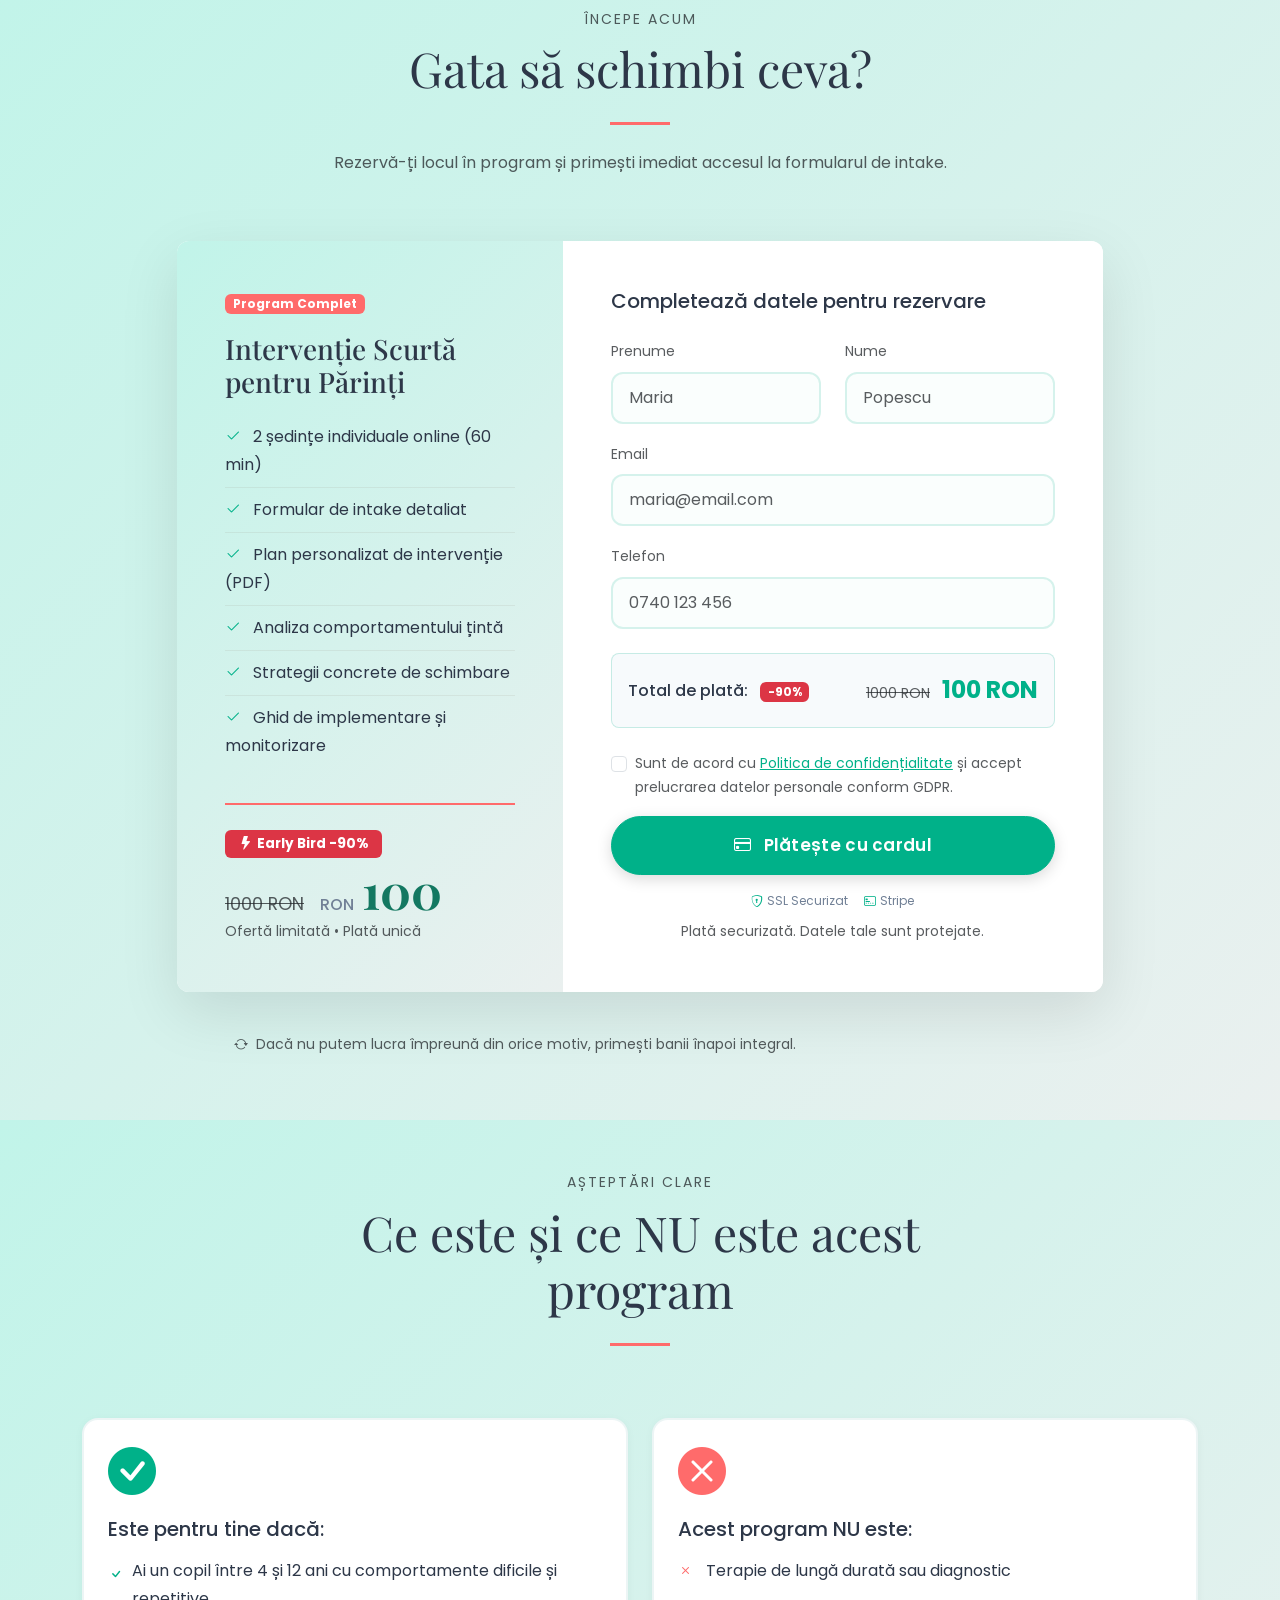
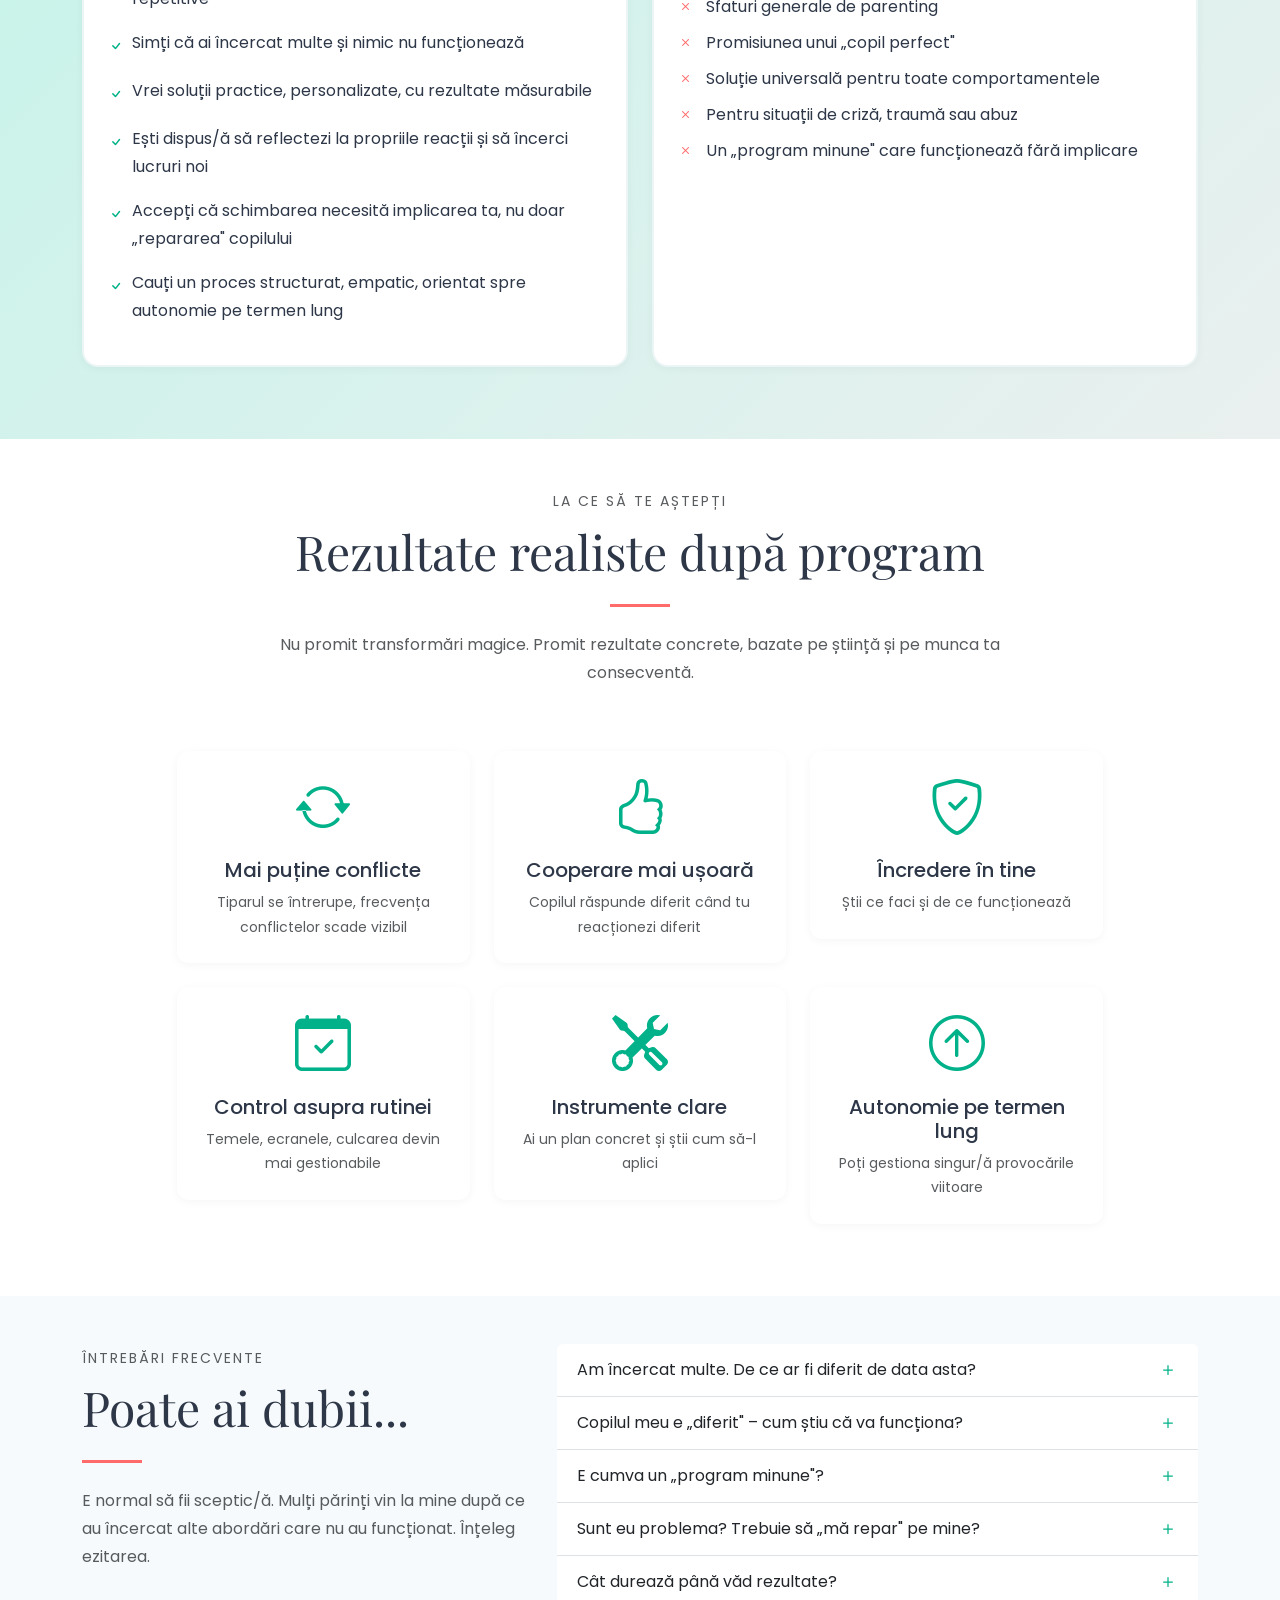
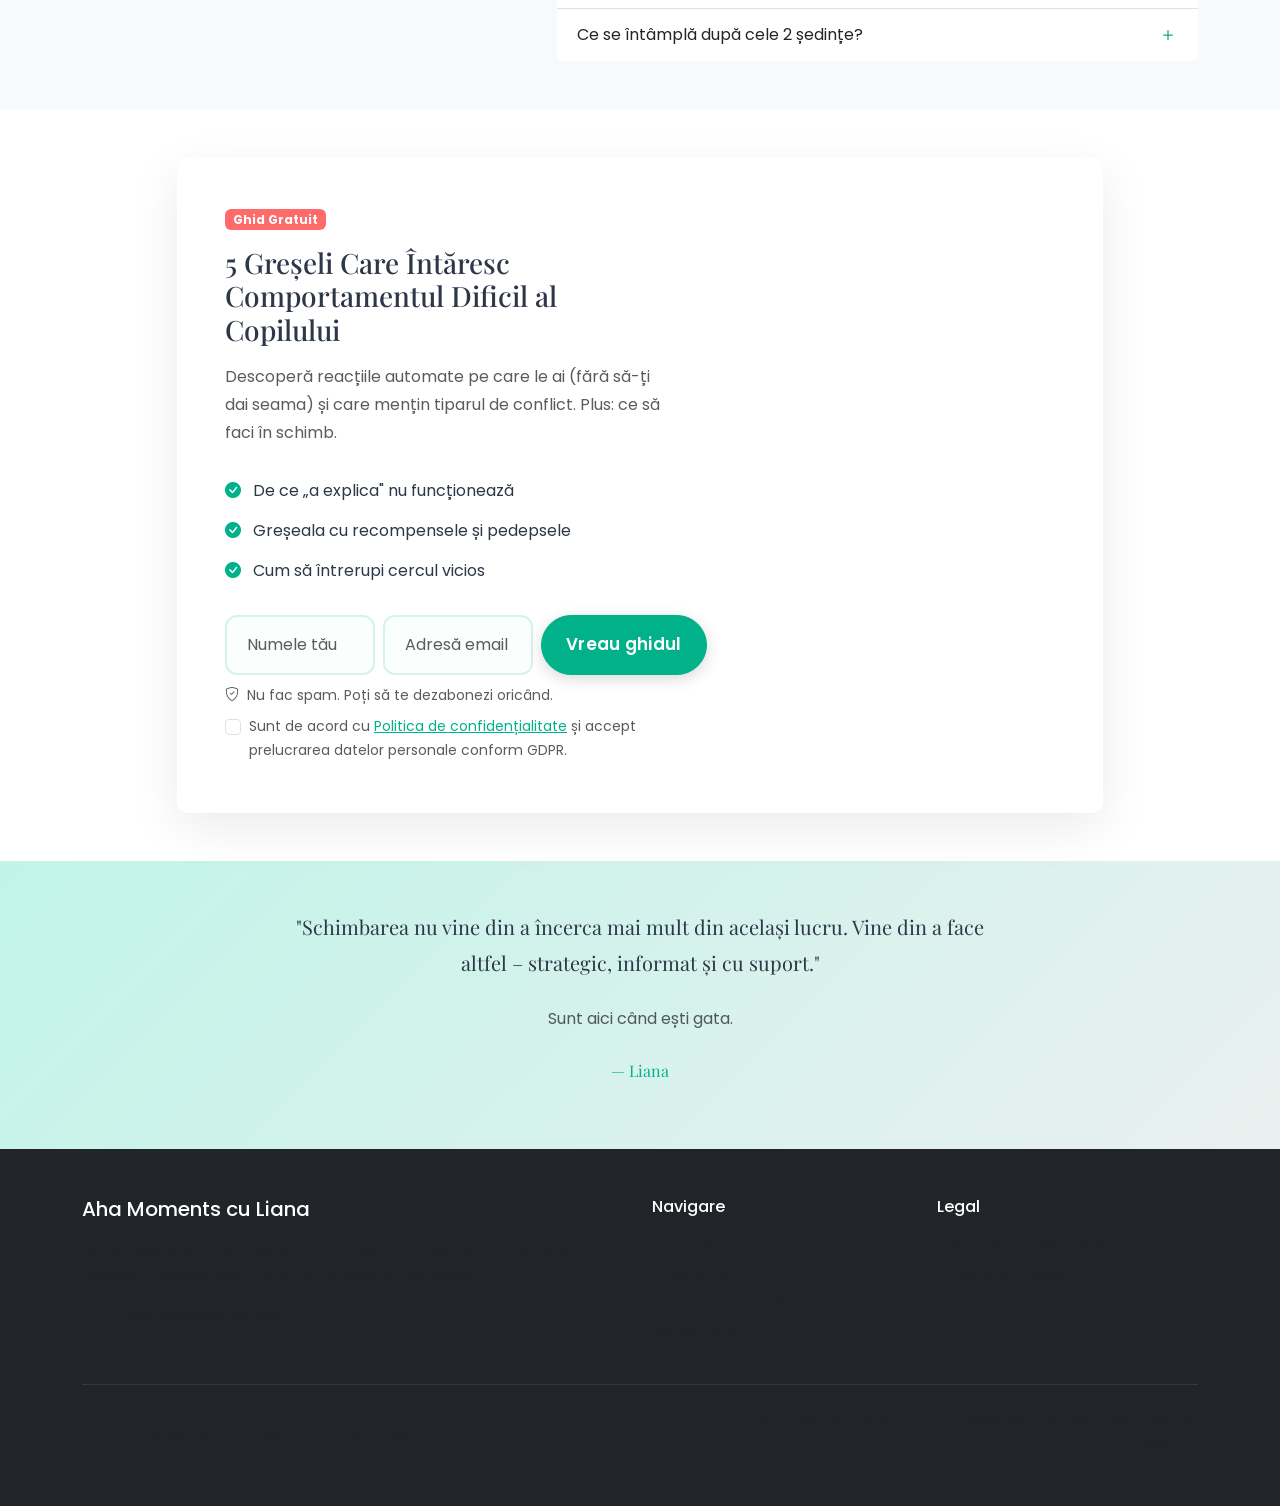
==== commit 5f01b7b9: "Redesign pain points section with 2-column layout, apply dark gradient to methodology section, and u" ====
--- a/index.html
+++ b/index.html
@@ -64,74 +64,71 @@
   <!-- Pain Points Section -->
   <section class="pain-points-section py-5 bg-white">
     <div class="container">
-      <div class="row justify-content-center mb-4">
-        <div class="col-lg-8 text-center">
+      <div class="row align-items-center">
+        <div class="col-lg-5 mb-4 mb-lg-0">
           <span class="text-uppercase small letter-spacing section-label">Te recunoști în aceste situații?</span>
           <h2 class="display-5 serif-font mt-2 mb-4">Comportamente care te epuizează</h2>
-        </div>
-      </div>
-
-      <div class="row justify-content-center">
-        <div class="col-lg-8">
-          <ul class="pain-points-list list-unstyled">
-            <li class="pain-point-item d-flex align-items-start mb-3">
-              <div class="pain-point-icon me-3">
-                <i class="bi bi-phone"></i>
-              </div>
-              <div>
-                <h6 class="mb-1">Dependența de ecrane</h6>
+          <div class="decorative-line mb-4"></div>
+
+          <div class="pain-connection-card p-4 rounded-4">
+            <div class="connection-icon mb-3">
+              <i class="bi bi-arrow-repeat display-4"></i>
+            </div>
+            <h4 class="serif-font mb-3">Ce au în comun toate aceste comportamente?</h4>
+            <p class="mb-3">Sunt menținute de un <strong>tipar relațional repetitiv</strong> între tine și copil – un cerc în care reacțiile tale (chiar și cele „corecte") pot întări exact comportamentul pe care vrei să-l oprești.</p>
+            <p class="mb-0">Vestea bună: <strong>când schimbi un singur element din acest tipar, întreaga dinamică se transformă.</strong></p>
+          </div>
+        </div>
+
+        <div class="col-lg-7">
+          <div class="row g-3">
+            <div class="col-md-6">
+              <div class="pain-point-card">
+                <div class="pain-point-icon-new mb-3">
+                  <i class="bi bi-phone"></i>
+                </div>
+                <h6 class="mb-2">Dependența de ecrane</h6>
                 <p class="text-muted mb-0 small">Cereri constante, crize când spui „nu"</p>
               </div>
-            </li>
-            <li class="pain-point-item d-flex align-items-start mb-3">
-              <div class="pain-point-icon me-3">
-                <i class="bi bi-x-octagon"></i>
-              </div>
-              <div>
-                <h6 class="mb-1">Opoziție și refuz</h6>
+            </div>
+
+            <div class="col-md-6">
+              <div class="pain-point-card">
+                <div class="pain-point-icon-new mb-3">
+                  <i class="bi bi-x-octagon"></i>
+                </div>
+                <h6 class="mb-2">Opoziție și refuz</h6>
                 <p class="text-muted mb-0 small">„Nu vreau!", „Nu fac!"</p>
               </div>
-            </li>
-            <li class="pain-point-item d-flex align-items-start mb-3">
-              <div class="pain-point-icon me-3">
-                <i class="bi bi-book"></i>
-              </div>
-              <div>
-                <h6 class="mb-1">Refuzul temelor</h6>
+            </div>
+
+            <div class="col-md-6">
+              <div class="pain-point-card">
+                <div class="pain-point-icon-new mb-3">
+                  <i class="bi bi-book"></i>
+                </div>
+                <h6 class="mb-2">Refuzul temelor</h6>
                 <p class="text-muted mb-0 small">Lupte zilnice pentru orice sarcină</p>
               </div>
-            </li>
-            <li class="pain-point-item d-flex align-items-start mb-3">
-              <div class="pain-point-icon me-3">
-                <i class="bi bi-emoji-tear"></i>
-              </div>
-              <div>
-                <h6 class="mb-1">Plâns la despărțire</h6>
+            </div>
+
+            <div class="col-md-6">
+              <div class="pain-point-card">
+                <div class="pain-point-icon-new mb-3">
+                  <i class="bi bi-emoji-tear"></i>
+                </div>
+                <h6 class="mb-2">Plâns la despărțire</h6>
                 <p class="text-muted mb-0 small">Anxietate și agățare excesivă</p>
               </div>
-            </li>
-            <li class="pain-point-item d-flex align-items-start mb-3">
-              <div class="pain-point-icon me-3">
-                <i class="bi bi-lightning-charge"></i>
-              </div>
-              <div>
-                <h6 class="mb-1">Conflicte frecvente</h6>
+            </div>
+
+            <div class="col-md-6">
+              <div class="pain-point-card">
+                <div class="pain-point-icon-new mb-3">
+                  <i class="bi bi-lightning-charge"></i>
+                </div>
+                <h6 class="mb-2">Conflicte frecvente</h6>
                 <p class="text-muted mb-0 small">Certuri care escaladează rapid</p>
-              </div>
-            </li>
-          </ul>
-
-          <div class="pain-connection-card p-4 p-lg-5 rounded-4 mt-5">
-            <div class="row align-items-center">
-              <div class="col-lg-2 text-center mb-3 mb-lg-0">
-                <div class="connection-icon">
-                  <i class="bi bi-arrow-repeat display-3"></i>
-                </div>
-              </div>
-              <div class="col-lg-10">
-                <h4 class="serif-font mb-3">Ce au în comun toate aceste comportamente?</h4>
-                <p class="mb-3">Sunt menținute de un <strong>tipar relațional repetitiv</strong> între tine și copil – un cerc în care reacțiile tale (chiar și cele „corecte") pot întări exact comportamentul pe care vrei să-l oprești.</p>
-                <p class="mb-0">Vestea bună: <strong>când schimbi un singur element din acest tipar, întreaga dinamică se transformă.</strong> Aici intru eu în scenă – să te ajut să identifici exact ce menține problema și să construim împreună o strategie clară, aplicabilă imediat.</p>
               </div>
             </div>
           </div>
--- a/styles.css
+++ b/styles.css
@@ -134,10 +134,10 @@
   border-radius: 50px;
 }
 
-/* Hero Section - Background Image with Overlay */
+/* Hero Section - Background Image with Dark Overlay */
 .hero-section {
   background-image:
-    var(--image-light-overlay),
+    var(--image-overlay-gradient),
     url('https://growingfaith.com.au/images/made/images/uploads/parenting_stages_682_682_340_int_c1_c_c__1.jpg');
   background-size: cover;
   background-position: center;
@@ -156,7 +156,7 @@
   left: 0;
   right: 0;
   bottom: 0;
-  background: var(--image-light-overlay);
+  background: var(--image-overlay-gradient);
   z-index: 1;
 }
 
@@ -165,12 +165,23 @@
   z-index: 2;
 }
 
+.hero-section .hero-tagline,
+.hero-section .hero-title,
+.hero-section .lead,
+.hero-section .small {
+  color: white;
+}
+
+.hero-section .text-muted {
+  color: rgba(255, 255, 255, 0.9) !important;
+}
+
 .min-vh-75 {
   min-height: 70vh;
 }
 
 .hero-tagline {
-  color: var(--primary-color);
+  color: rgba(255, 255, 255, 0.95);
   font-size: 0.8rem;
   font-weight: 600;
   opacity: 0.9;
@@ -253,38 +264,40 @@
   background: var(--bg-white);
 }
 
-.pain-points-list {
-  max-width: 700px;
-  margin: 0 auto;
-}
-
-.pain-point-item {
-  padding: 1.25rem;
+.pain-point-card {
   background: var(--bg-light);
+  padding: 2rem;
+  border-radius: var(--card-radius);
+  height: 100%;
+  transition: all 0.3s ease;
+  border: 2px solid transparent;
+}
+
+.pain-point-card:hover {
+  transform: translateY(-8px);
+  background: white;
+  box-shadow: 0 10px 30px rgba(0, 0, 0, 0.1);
+  border-color: var(--primary-color);
+}
+
+.pain-point-icon-new {
+  width: 50px;
+  height: 50px;
+  background: var(--primary-gradient);
   border-radius: 12px;
-  border-left: 4px solid var(--primary-color);
-  transition: all 0.3s ease;
-}
-
-.pain-point-item:hover {
-  transform: translateX(8px);
-  background: white;
-  box-shadow: 0 4px 15px rgba(0, 0, 0, 0.08);
-}
-
-.pain-point-icon {
-  width: 40px;
-  height: 40px;
-  background: var(--primary-gradient);
-  border-radius: 50%;
-  display: flex;
+  display: inline-flex;
   align-items: center;
   justify-content: center;
-  flex-shrink: 0;
-}
-
-.pain-point-icon i {
-  font-size: 1.25rem;
+  transition: all 0.3s ease;
+}
+
+.pain-point-card:hover .pain-point-icon-new {
+  transform: scale(1.1) rotate(5deg);
+  box-shadow: 0 8px 20px rgba(0, 177, 137, 0.3);
+}
+
+.pain-point-icon-new i {
+  font-size: 1.5rem;
   color: white;
 }
 
@@ -363,7 +376,7 @@
 /* Understanding Section */
 .understanding-section {
   padding: var(--section-padding) 0;
-  background: var(--soft-gradient);
+  background: var(--light-gradient);
 }
 
 .understanding-card {
@@ -684,7 +697,7 @@
   left: 0;
   right: 0;
   bottom: 0;
-  background: rgba(61, 61, 61, 0.6);
+  background: var(--image-overlay-gradient);
 }
 
 .parallax-content {
@@ -726,7 +739,7 @@
 /* Clarity Section (What this is/isn't) */
 .clarity-section {
   padding: var(--section-padding) 0;
-  background: var(--soft-gradient);
+  background: var(--light-gradient);
 }
 
 .clarity-card {
@@ -784,7 +797,7 @@
 /* FAQ Section */
 .faq-section {
   padding: var(--section-padding) 0;
-  background: var(--bg-cream);
+  background: var(--bg-white);
 }
 
 .accordion-button:not(.collapsed) {
@@ -811,7 +824,7 @@
 /* Checkout Section */
 .checkout-section {
   padding: var(--section-padding) 0;
-  background: var(--soft-gradient);
+  background: var(--light-gradient);
 }
 
 .checkout-card {
@@ -822,7 +835,7 @@
 }
 
 .checkout-product {
-  background: var(--warm-gradient);
+  background: var(--light-gradient);
   display: flex;
   flex-direction: column;
 }
@@ -958,7 +971,7 @@
 /* Final Message Section */
 .final-message-section {
   padding: 80px 0;
-  background: var(--bg-cream);
+  background: var(--light-gradient);
 }
 
 /* Footer */
@@ -1239,20 +1252,37 @@
 /* Methodology Section */
 .methodology-section {
   padding: var(--section-padding) 0;
-  background: var(--warm-gradient);
+  background: var(--primary-gradient);
+  color: white;
+}
+
+.methodology-section .section-label,
+.methodology-section h2,
+.methodology-section p,
+.methodology-section .decorative-line {
+  color: white;
+}
+
+.methodology-section .decorative-line {
+  background: white;
+}
+
+.methodology-section .text-muted {
+  color: rgba(255, 255, 255, 0.9) !important;
 }
 
 .methodology-card {
-  border: 2px solid rgba(0, 0, 0, 0.08);
+  border: 2px solid rgba(255, 255, 255, 0.1);
   border-radius: var(--card-radius);
   transition: all 0.3s cubic-bezier(0.4, 0, 0.2, 1);
-  box-shadow: 0 2px 10px rgba(0, 0, 0, 0.04);
+  box-shadow: 0 8px 30px rgba(0, 0, 0, 0.2);
+  background: white;
 }
 
 .methodology-card:hover {
   transform: translateY(-6px);
-  box-shadow: 0 20px 50px rgba(0, 0, 0, 0.12);
-  border-color: var(--primary-color);
+  box-shadow: 0 20px 50px rgba(0, 0, 0, 0.3);
+  border-color: white;
 }
 
 .method-icon i {
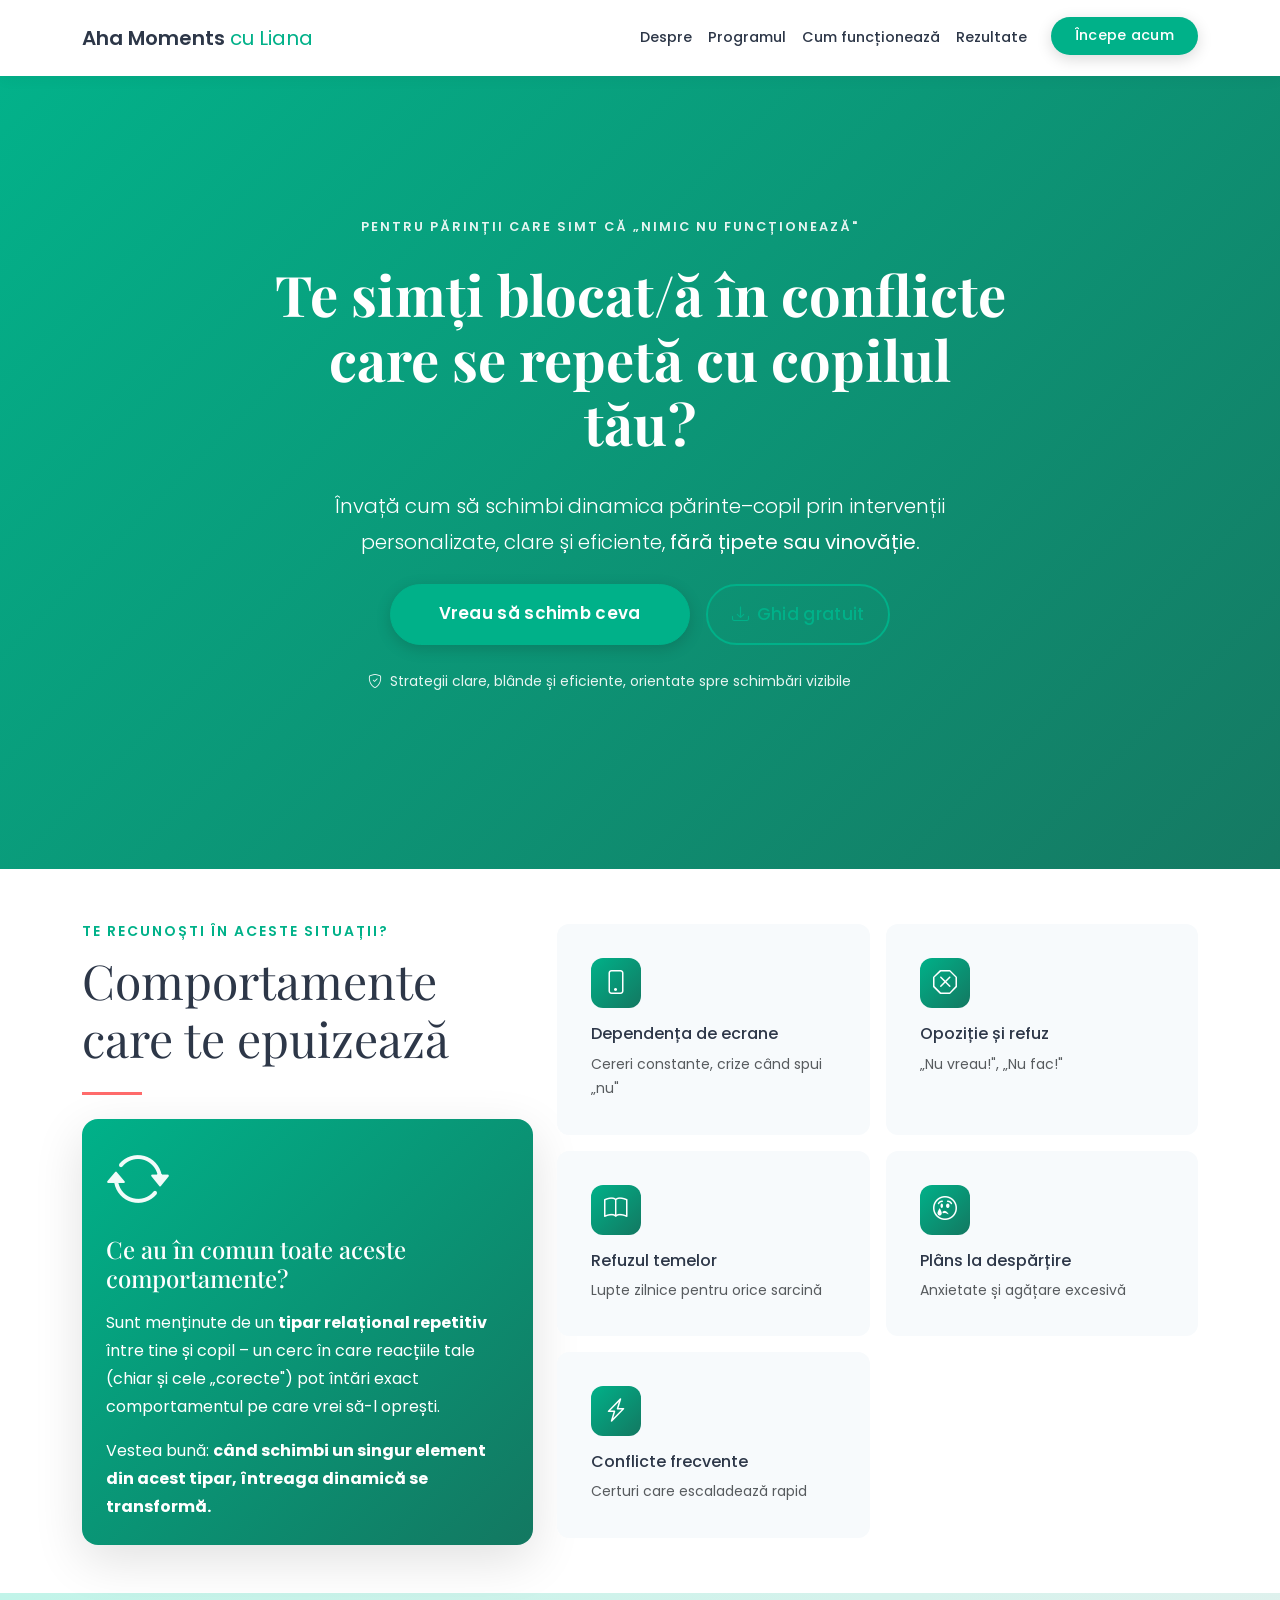
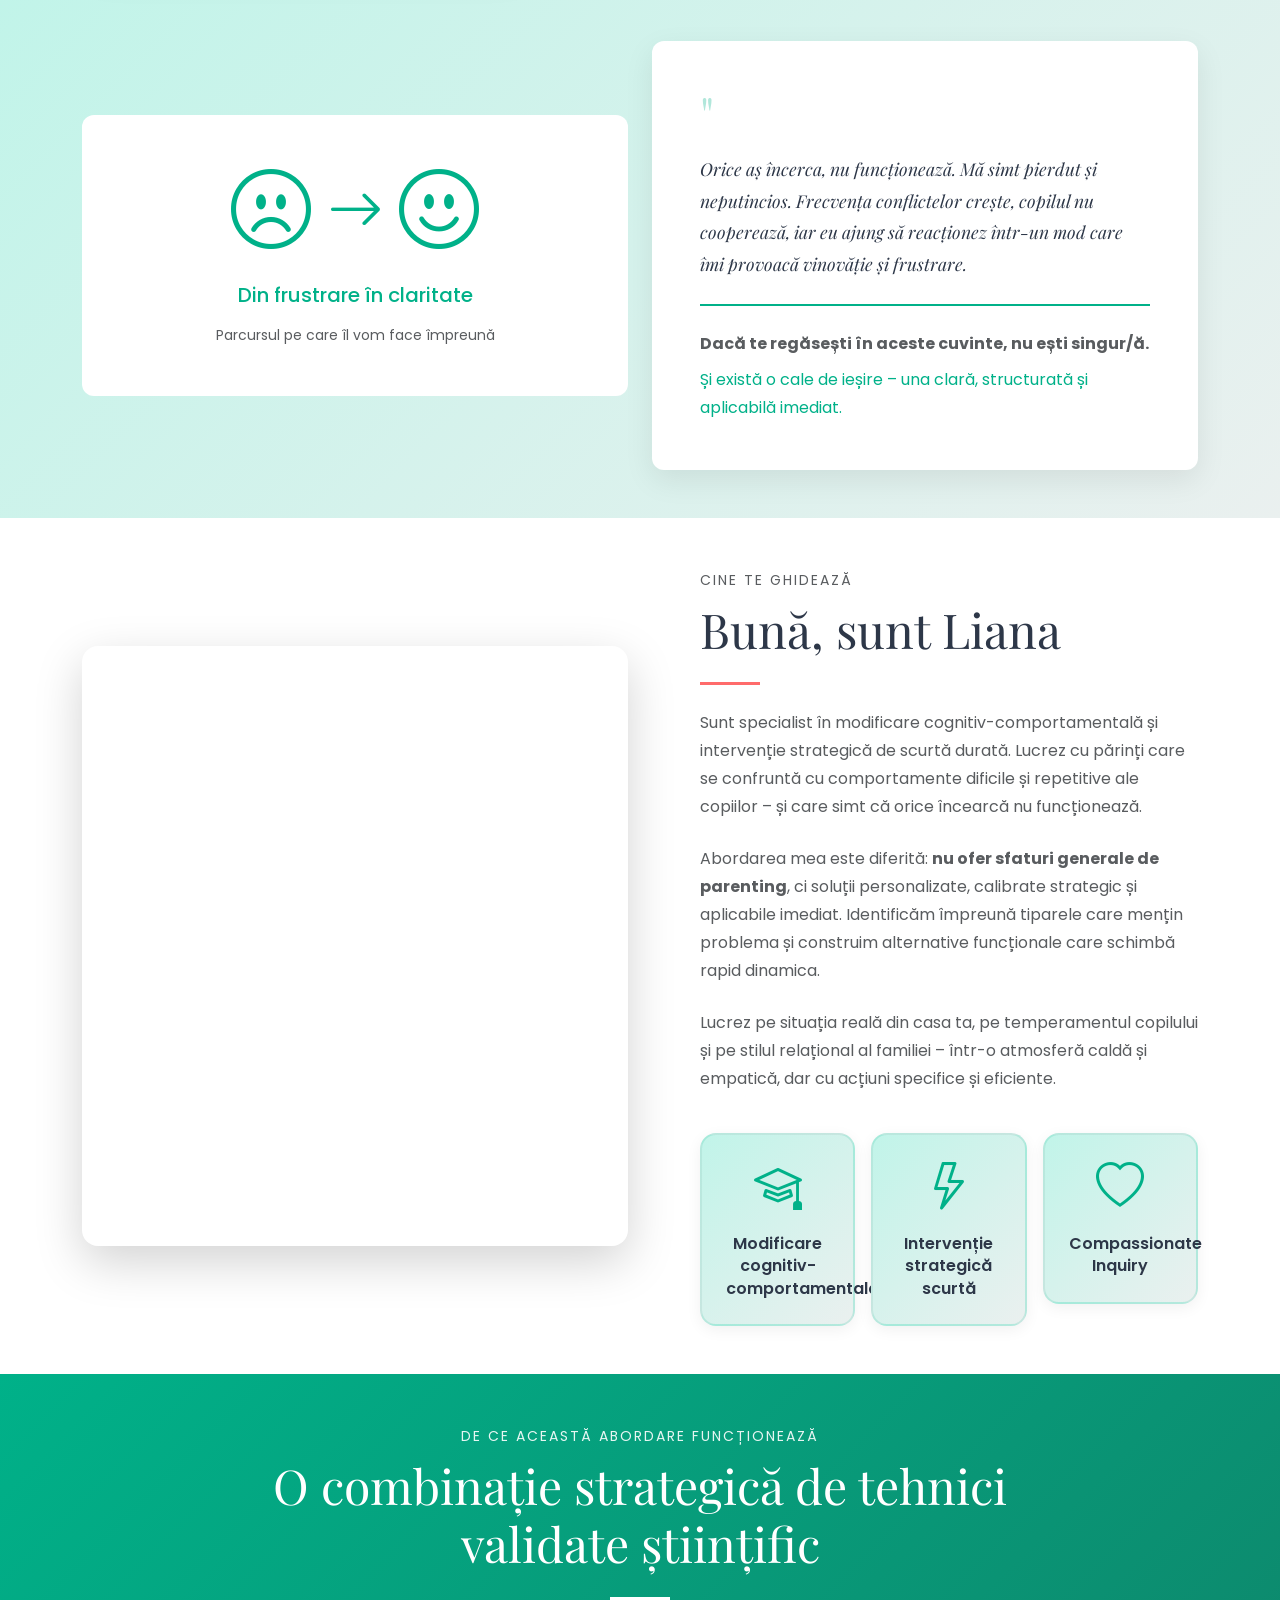
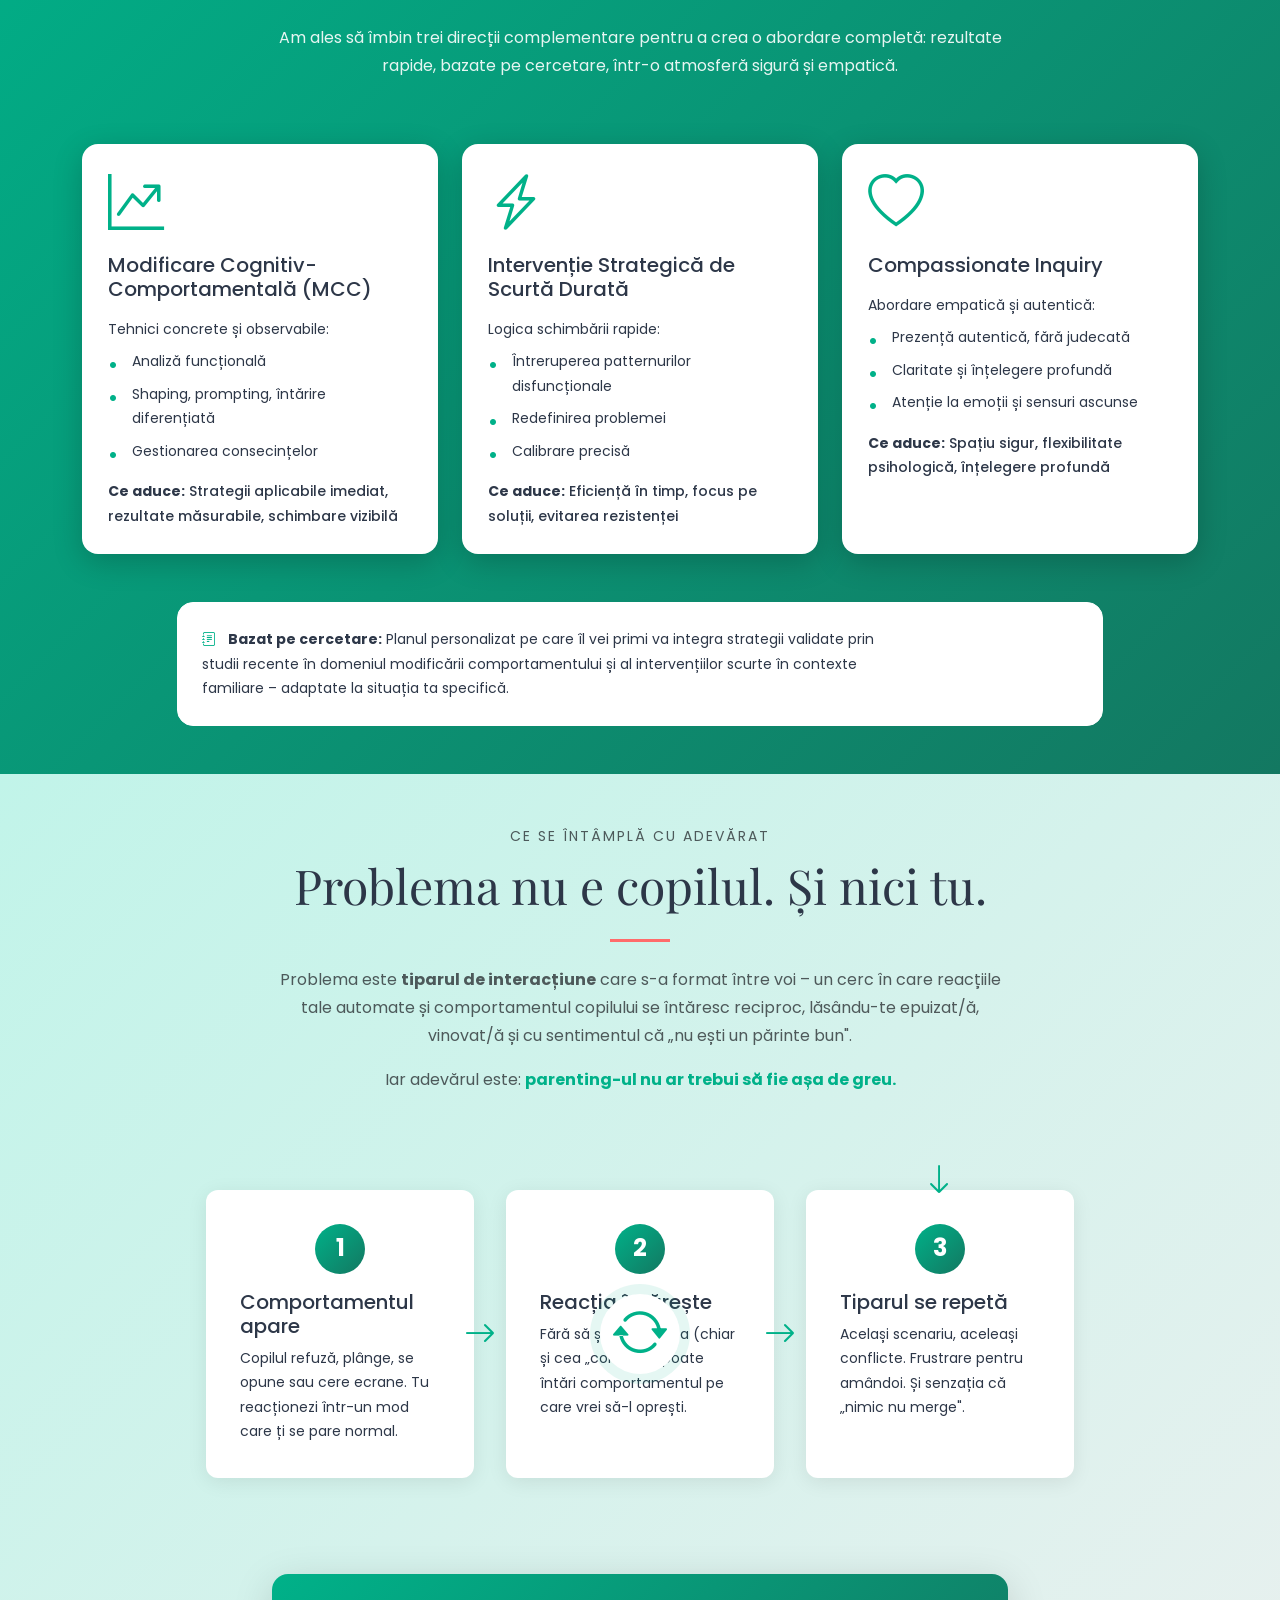
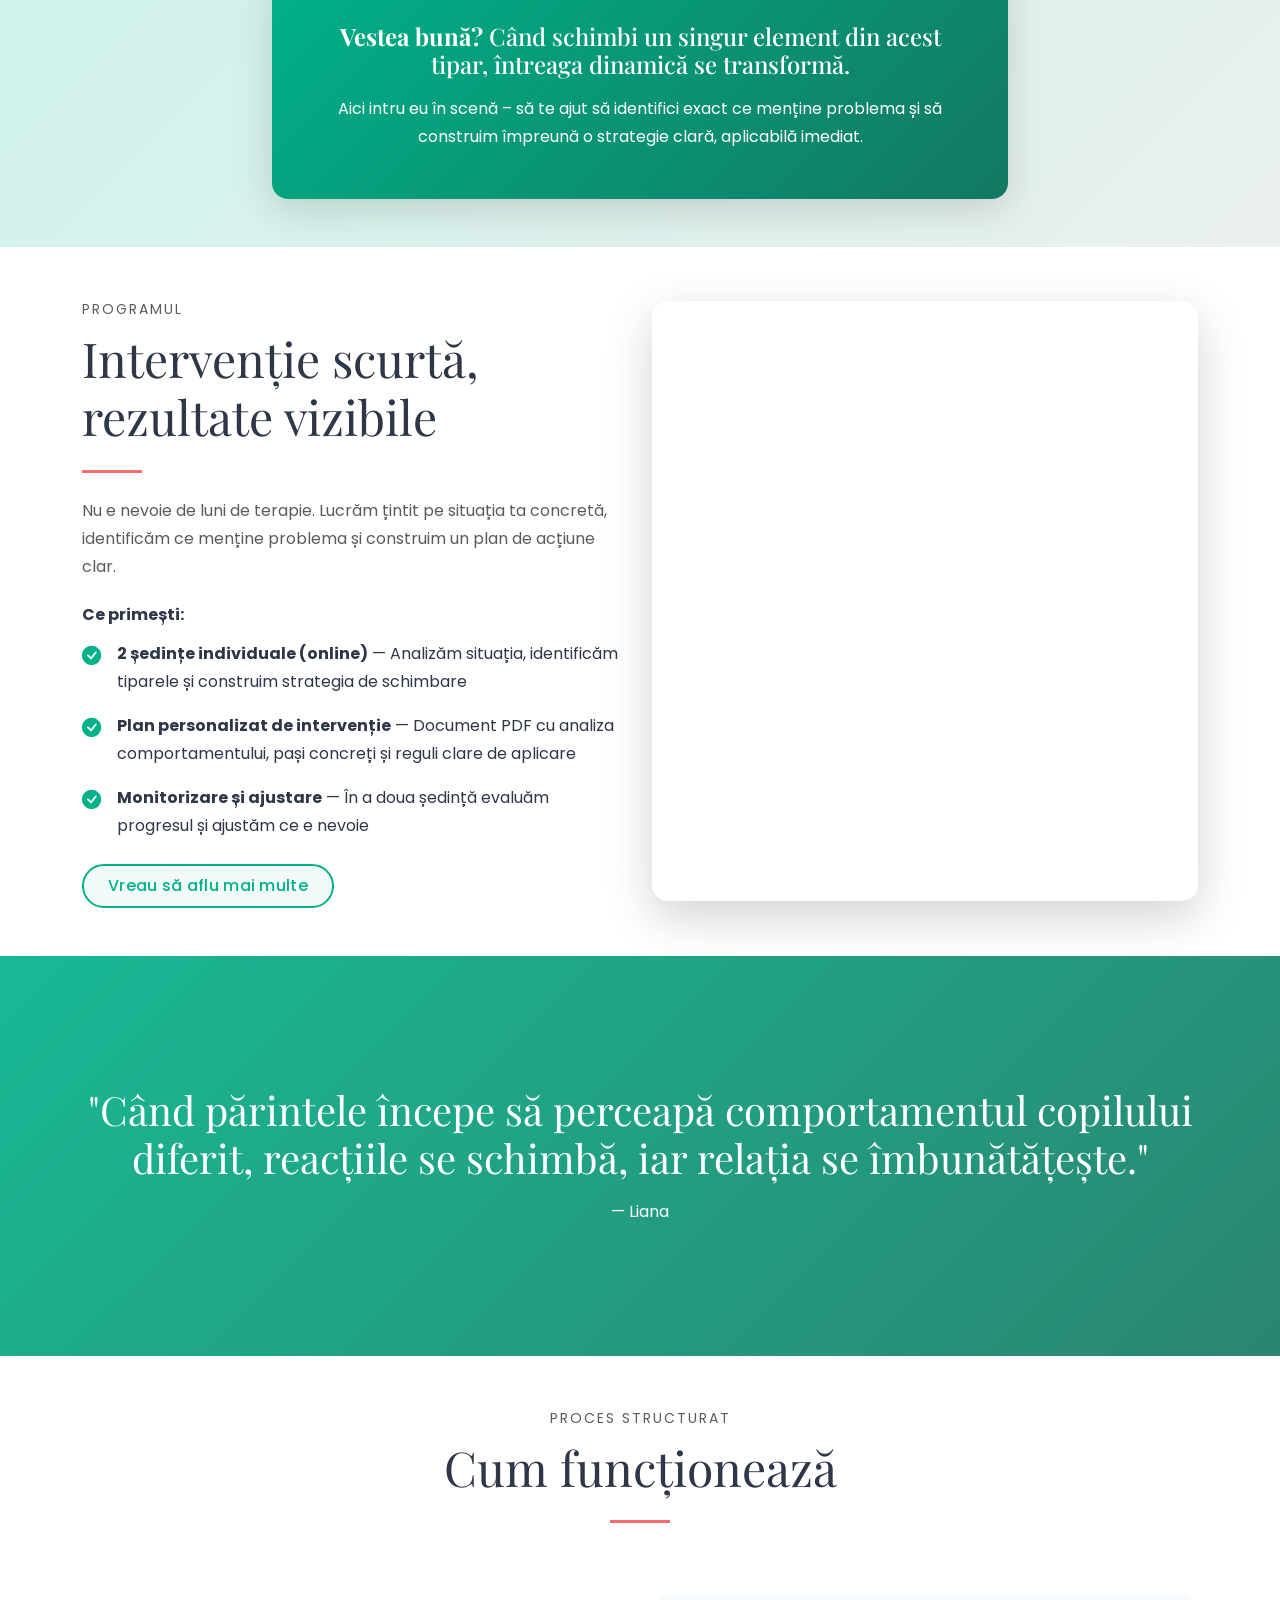
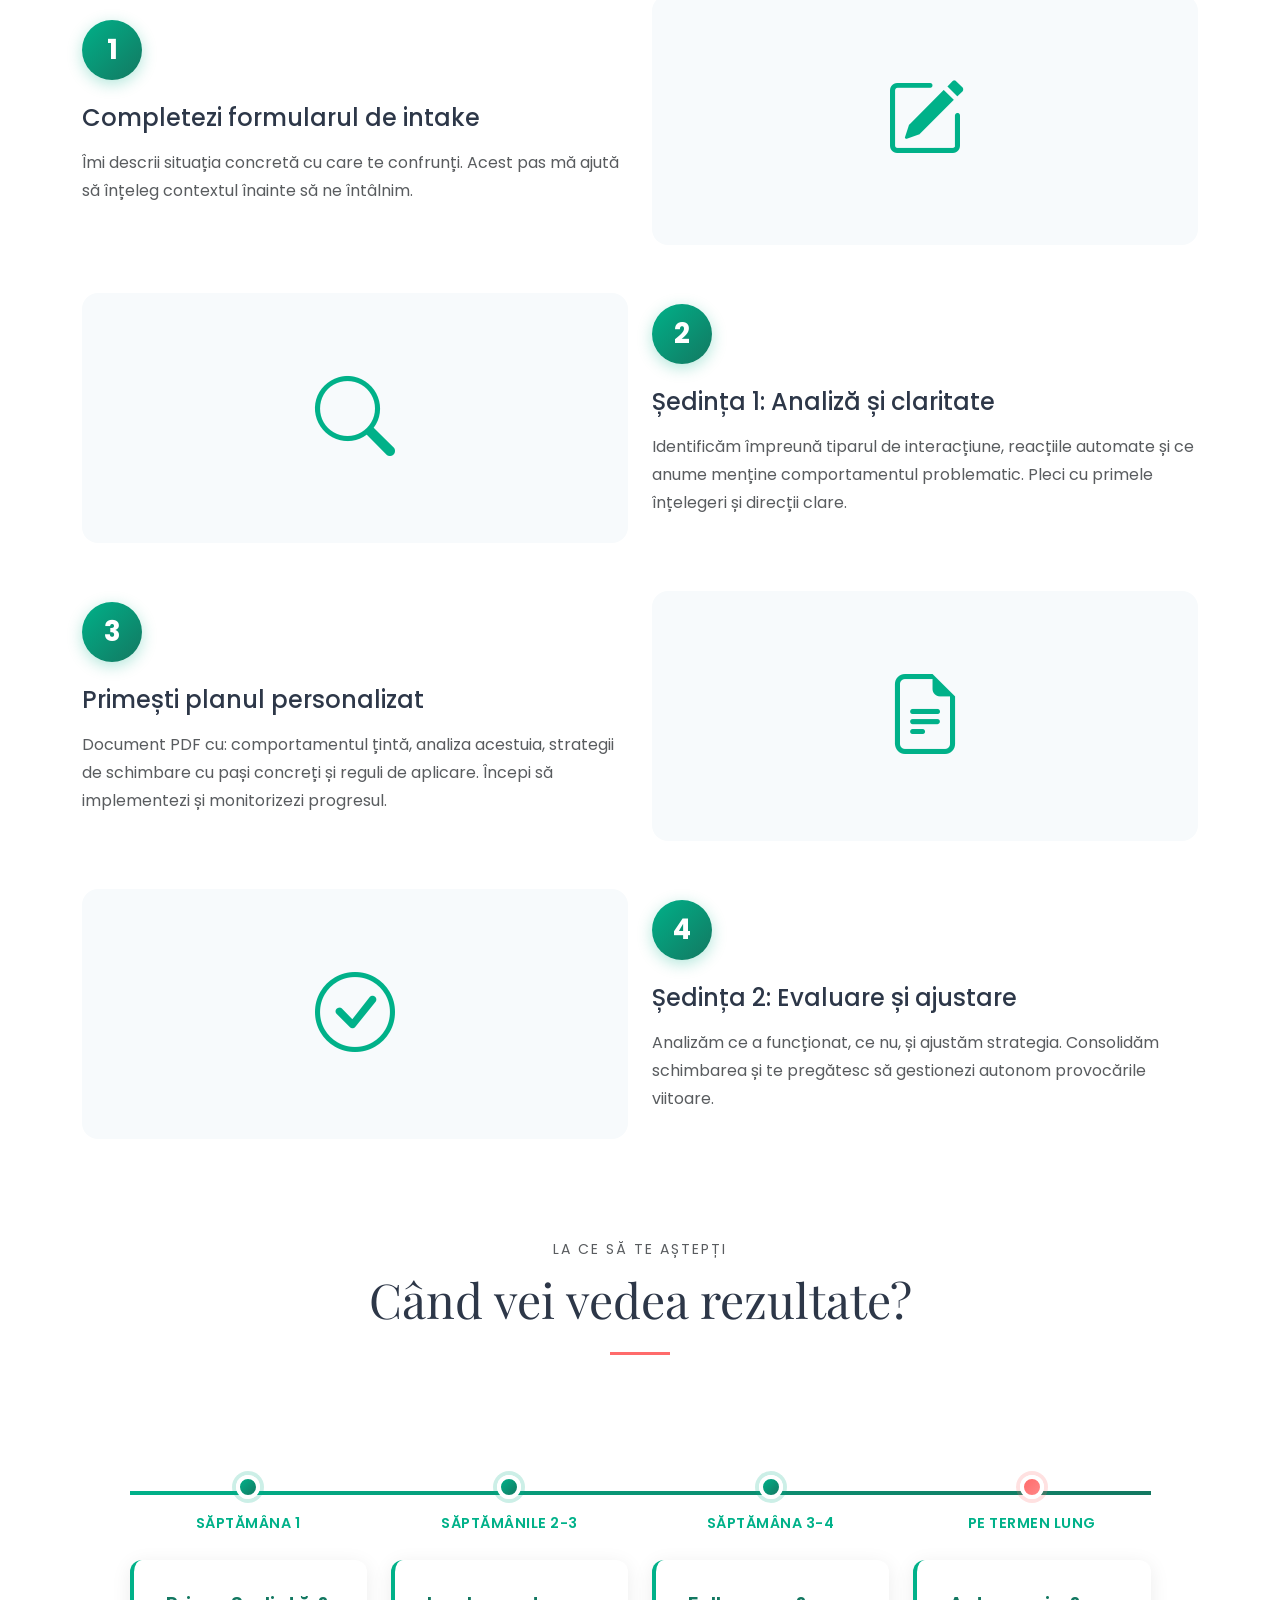
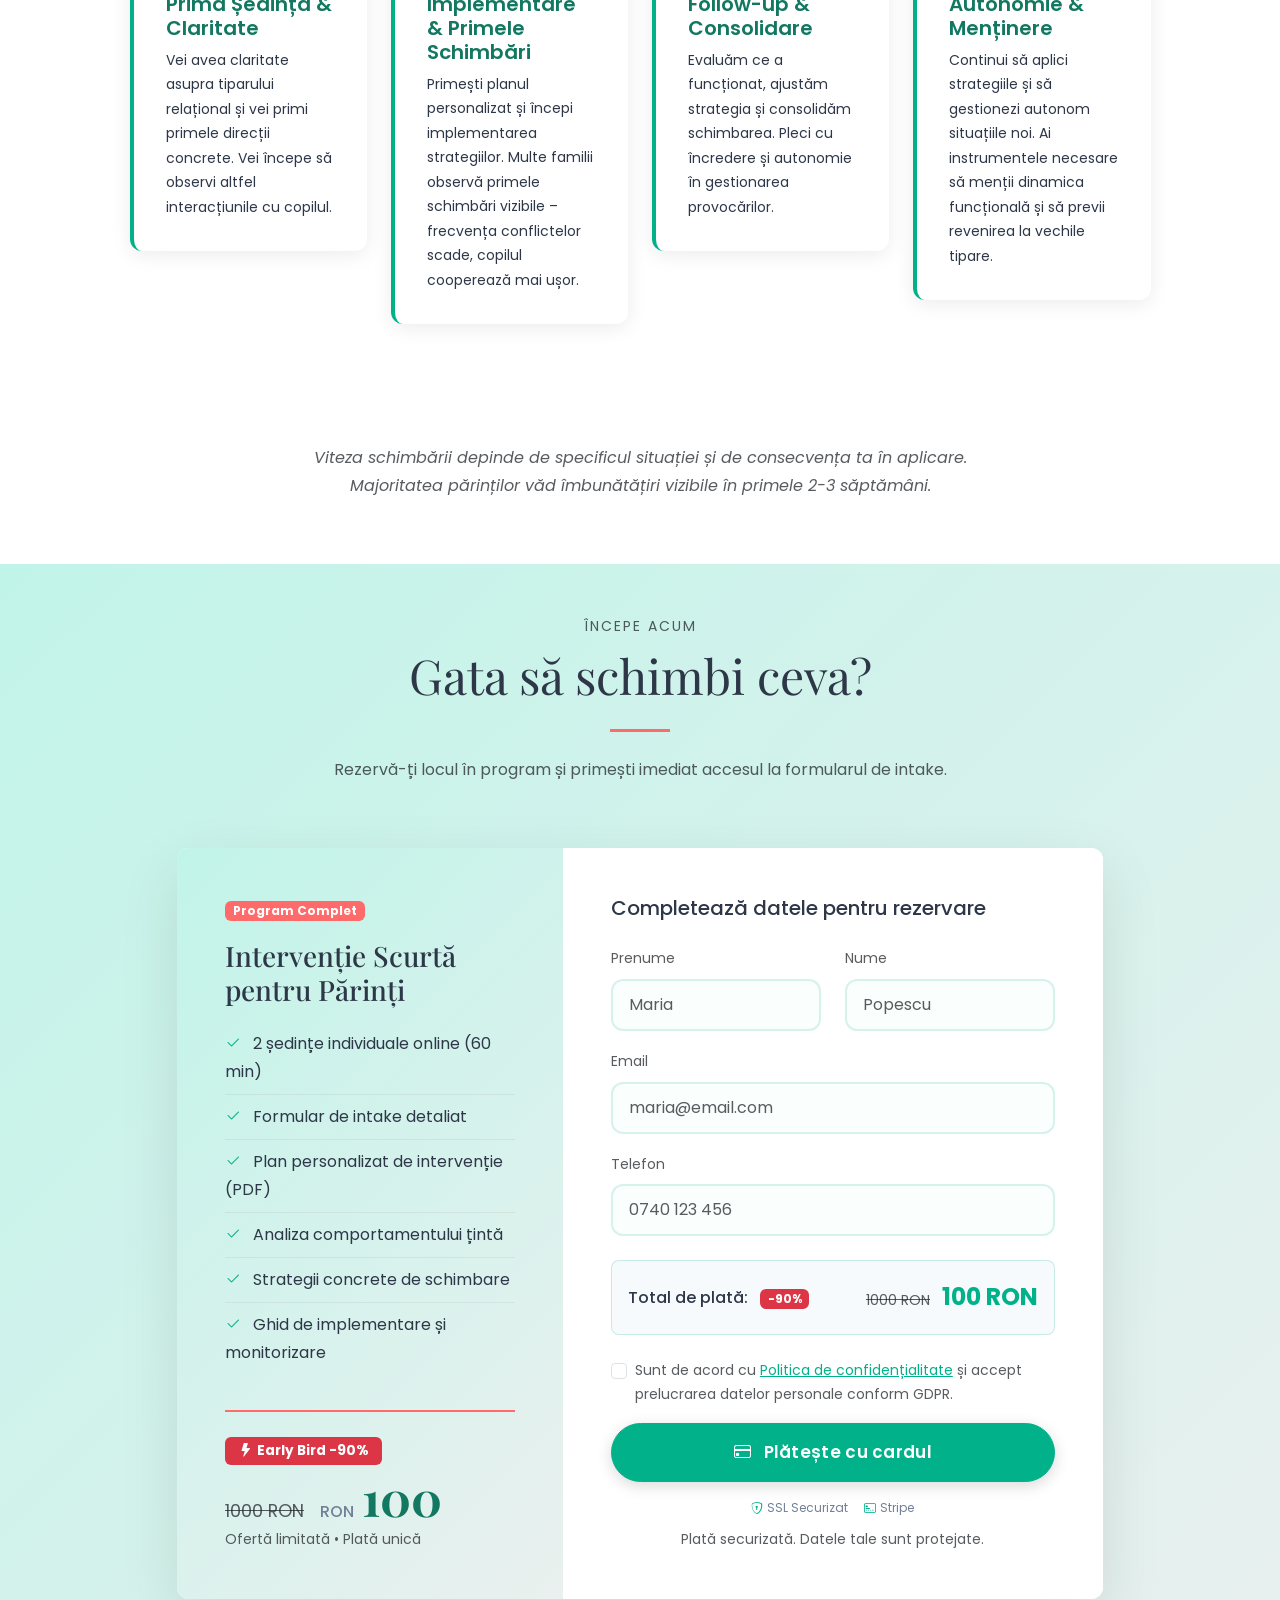
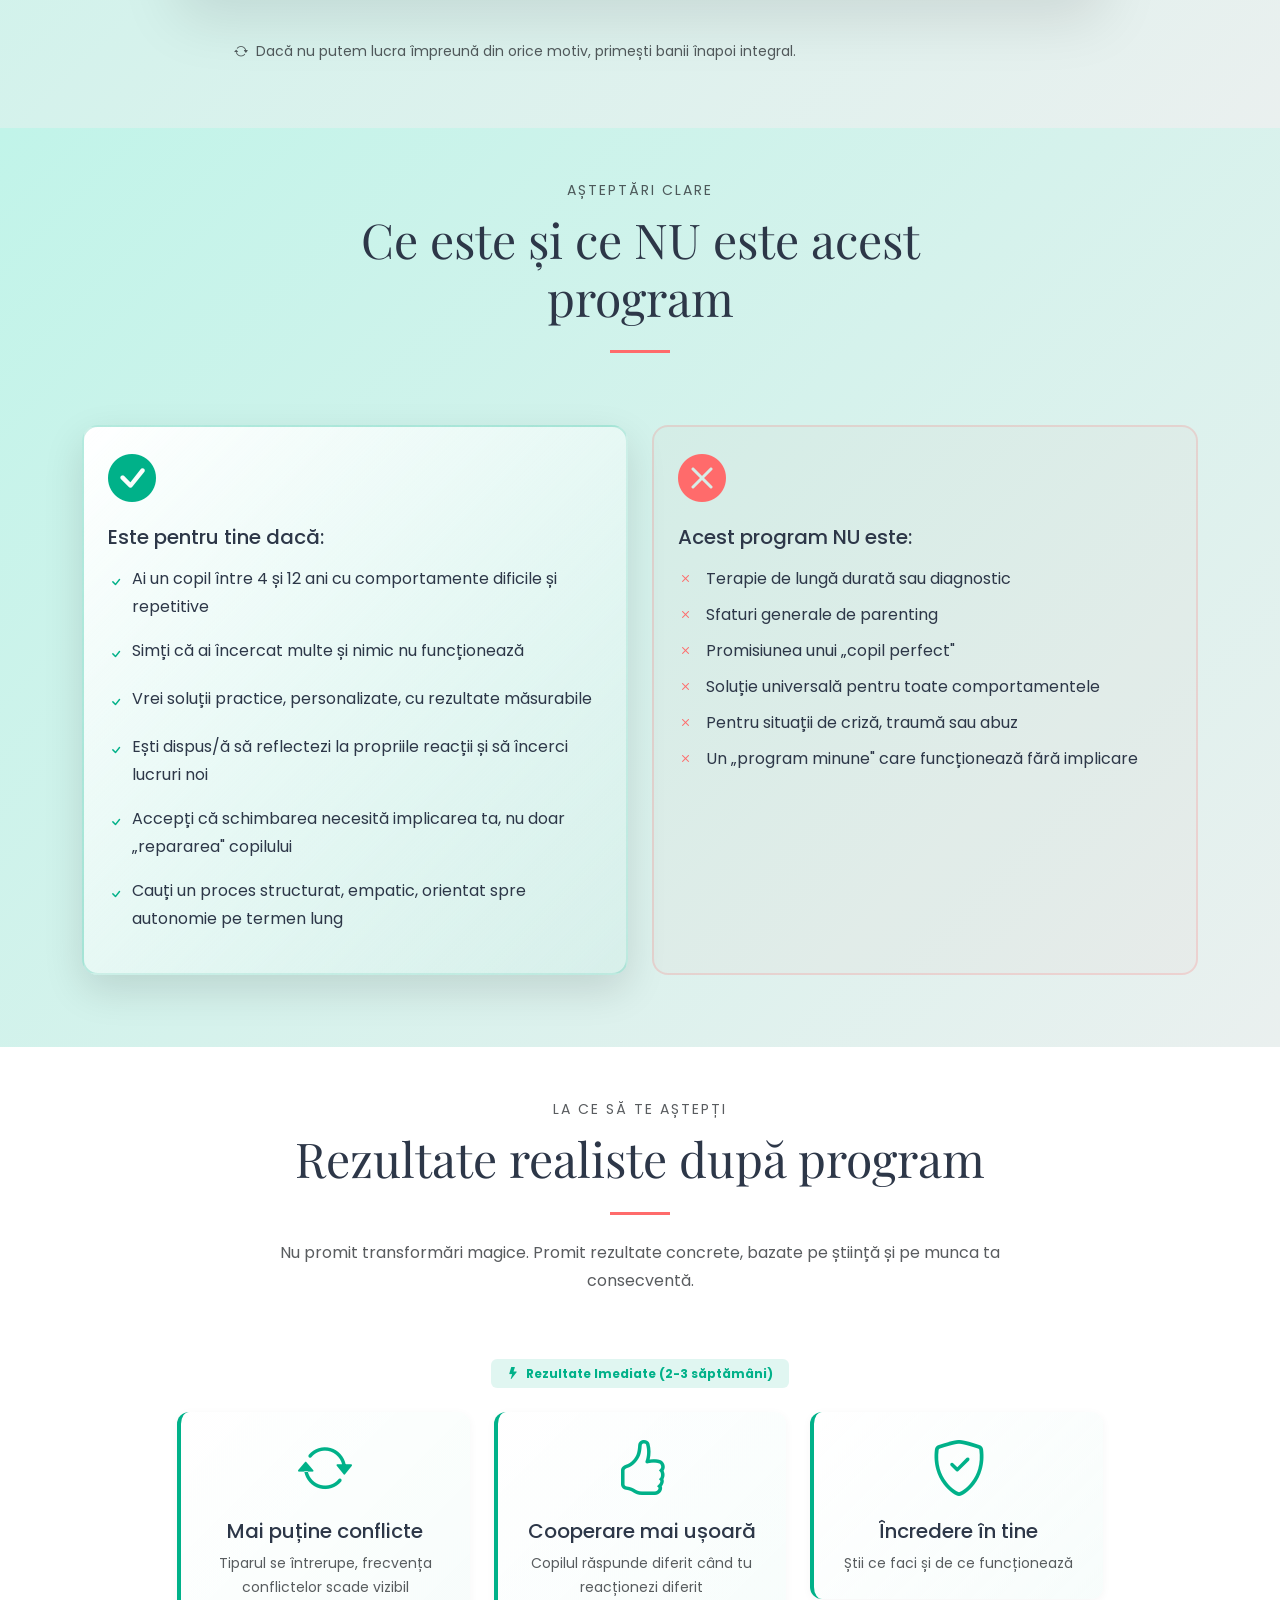
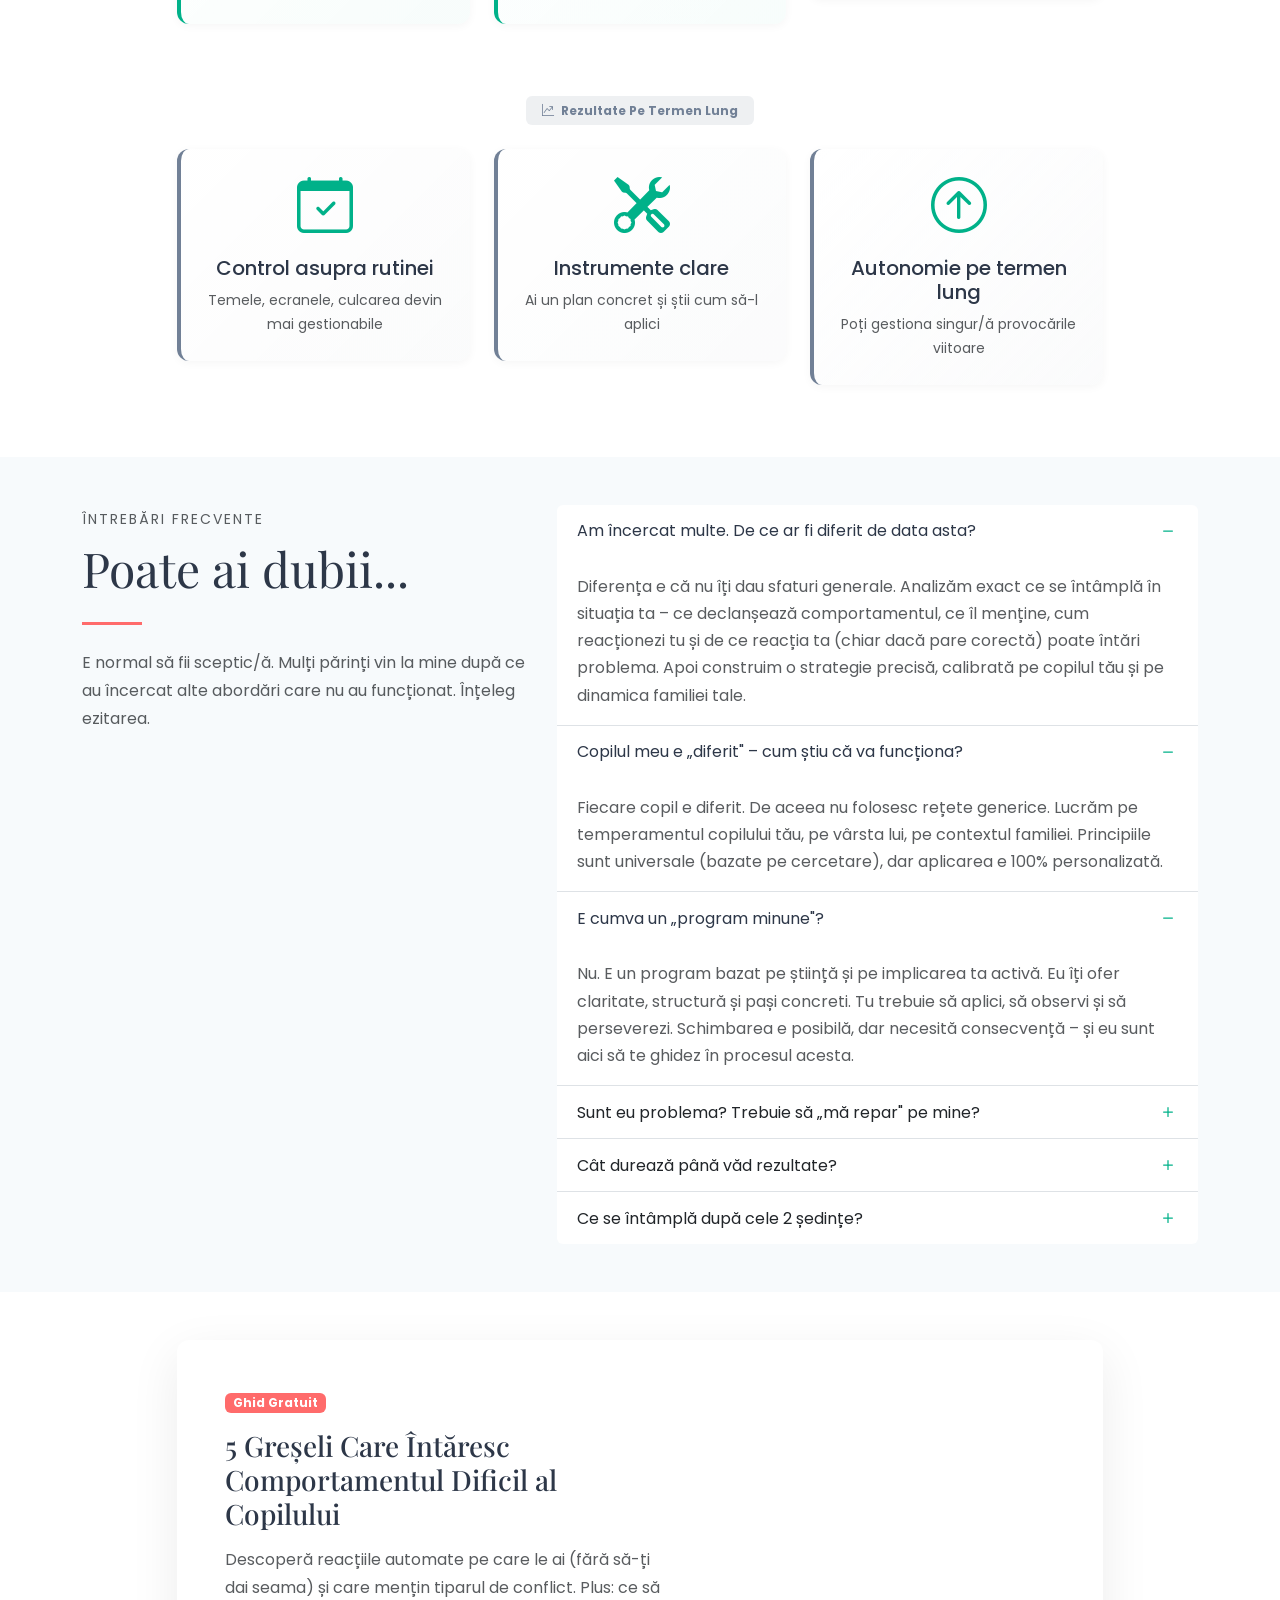
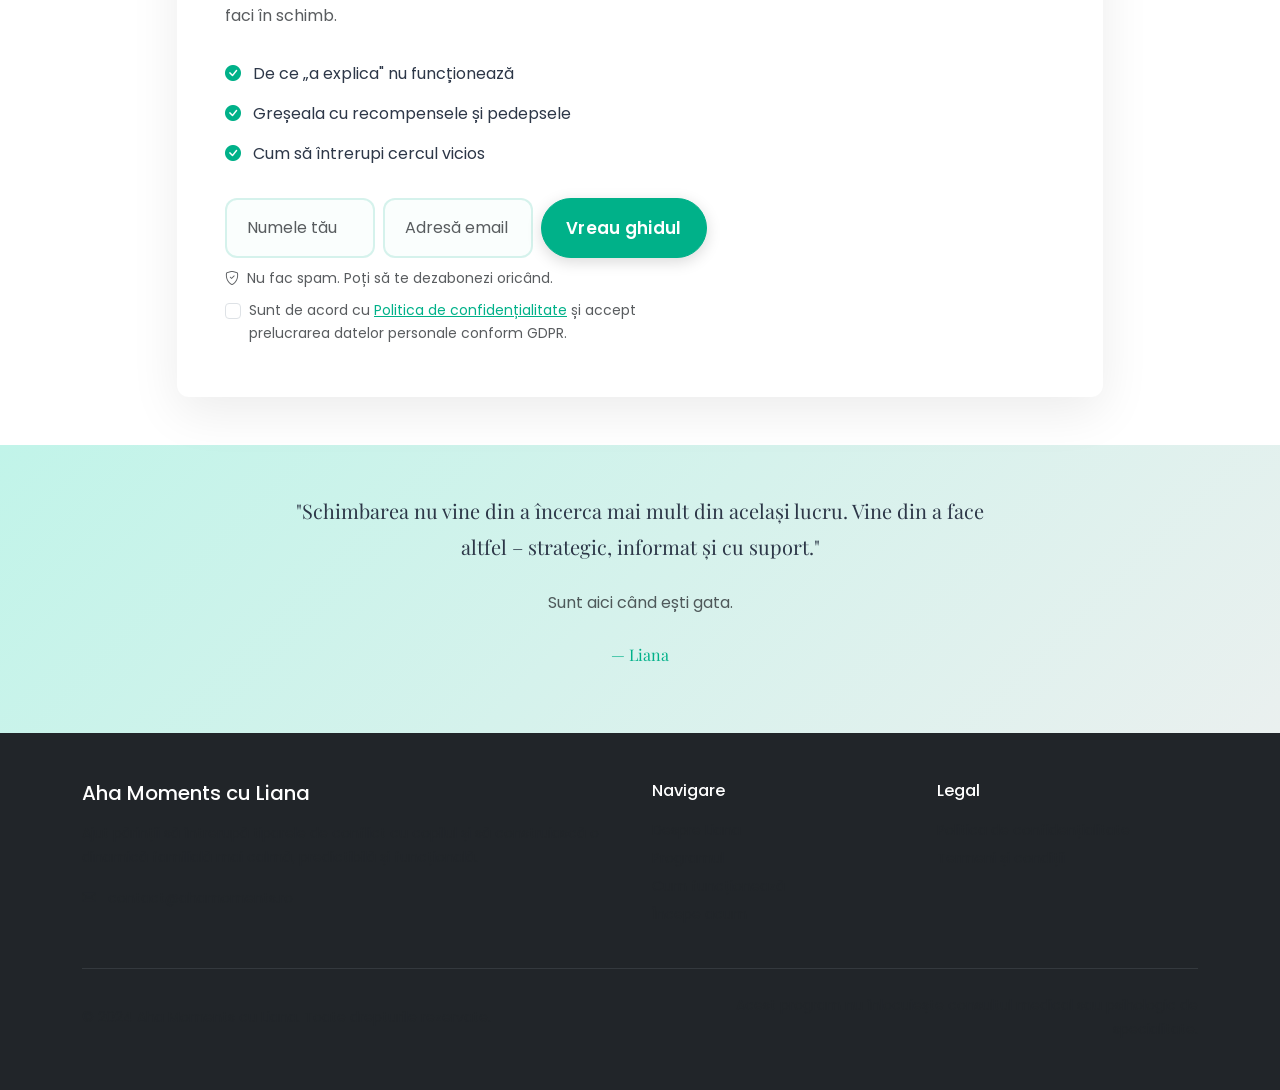
==== commit 66932c85: "Implement remaining design recommendations from analysis Complete all missing design improvements id" ====
--- a/index.html
+++ b/index.html
@@ -140,17 +140,25 @@
   <!-- Understanding Section -->
   <section class="understanding-section py-5">
     <div class="container">
-      <div class="row justify-content-center">
-        <div class="col-lg-10">
-          <div class="understanding-card">
-            <div class="understanding-inner">
-              <div class="quote-mark quote-mark-open">"</div>
-              <p class="understanding-quote">Orice aș încerca, nu funcționează. Mă simt pierdut și neputincios. Frecvența conflictelor crește, copilul nu cooperează, iar eu ajung să reacționez într-un mod care îmi provoacă vinovăție și frustrare.</p>
-              <div class="quote-mark quote-mark-close">"</div>
-            </div>
-            <div class="understanding-footer text-center mt-4">
-              <p class="text-muted mb-2">Dacă te regăsești în aceste cuvinte, nu ești singur/ă.</p>
-              <p class="fw-medium text-primary mb-0">Și există o cale de ieșire – una clară, structurată și aplicabilă imediat.</p>
+      <div class="row align-items-center">
+        <div class="col-lg-6 mb-4 mb-lg-0">
+          <div class="understanding-visual text-center p-5">
+            <div class="emotion-icon mb-4">
+              <i class="bi bi-emoji-frown display-1"></i>
+              <i class="bi bi-arrow-right mx-3 display-4"></i>
+              <i class="bi bi-emoji-smile display-1"></i>
+            </div>
+            <h5 class="text-primary mb-3">Din frustrare în claritate</h5>
+            <p class="text-muted small mb-0">Parcursul pe care îl vom face împreună</p>
+          </div>
+        </div>
+        <div class="col-lg-6">
+          <div class="understanding-card p-4 p-lg-5">
+            <div class="quote-mark-small mb-3">"</div>
+            <p class="understanding-quote-text mb-4">Orice aș încerca, nu funcționează. Mă simt pierdut și neputincios. Frecvența conflictelor crește, copilul nu cooperează, iar eu ajung să reacționez într-un mod care îmi provoacă vinovăție și frustrare.</p>
+            <div class="understanding-footer">
+              <p class="text-muted mb-2"><strong>Dacă te regăsești în aceste cuvinte, nu ești singur/ă.</strong></p>
+              <p class="text-primary mb-0">Și există o cale de ieșire – una clară, structurată și aplicabilă imediat.</p>
             </div>
           </div>
         </div>
@@ -176,10 +184,33 @@
             <p class="text-muted mb-4">Sunt specialist în modificare cognitiv-comportamentală și intervenție strategică de scurtă durată. Lucrez cu părinți care se confruntă cu comportamente dificile și repetitive ale copiilor – și care simt că orice încearcă nu funcționează.</p>
             <p class="text-muted mb-4">Abordarea mea este diferită: <strong>nu ofer sfaturi generale de parenting</strong>, ci soluții personalizate, calibrate strategic și aplicabile imediat. Identificăm împreună tiparele care mențin problema și construim alternative funcționale care schimbă rapid dinamica.</p>
             <p class="text-muted mb-4">Lucrez pe situația reală din casa ta, pe temperamentul copilului și pe stilul relațional al familiei – într-o atmosferă caldă și empatică, dar cu acțiuni specifice și eficiente.</p>
-            <div class="about-credentials d-flex gap-2 flex-wrap">
-              <span class="badge bg-soft-primary text-primary px-3 py-2"><i class="bi bi-mortarboard me-1"></i> Modificare cognitiv-comportamentală</span>
-              <span class="badge bg-soft-primary text-primary px-3 py-2"><i class="bi bi-lightning me-1"></i> Intervenție strategică scurtă</span>
-              <span class="badge bg-soft-primary text-primary px-3 py-2"><i class="bi bi-heart me-1"></i> Compassionate Inquiry</span>
+            <div class="about-credentials">
+              <div class="row g-3 mt-2">
+                <div class="col-md-4">
+                  <div class="certification-card text-center p-4 rounded-4">
+                    <div class="cert-icon mb-3">
+                      <i class="bi bi-mortarboard display-5 text-primary"></i>
+                    </div>
+                    <h6 class="mb-0">Modificare cognitiv-comportamentală</h6>
+                  </div>
+                </div>
+                <div class="col-md-4">
+                  <div class="certification-card text-center p-4 rounded-4">
+                    <div class="cert-icon mb-3">
+                      <i class="bi bi-lightning display-5 text-primary"></i>
+                    </div>
+                    <h6 class="mb-0">Intervenție strategică scurtă</h6>
+                  </div>
+                </div>
+                <div class="col-md-4">
+                  <div class="certification-card text-center p-4 rounded-4">
+                    <div class="cert-icon mb-3">
+                      <i class="bi bi-heart display-5 text-primary"></i>
+                    </div>
+                    <h6 class="mb-0">Compassionate Inquiry</h6>
+                  </div>
+                </div>
+              </div>
             </div>
           </div>
         </div>
@@ -205,8 +236,13 @@
               <i class="bi bi-graph-up-arrow display-5 text-primary"></i>
             </div>
             <h5 class="mb-3">Modificare Cognitiv-Comportamentală (MCC)</h5>
-            <p class="text-muted small mb-3">Tehnici concrete și observabile: analiză funcțională, shaping, prompting, întărire diferențiată, gestionarea consecințelor.</p>
-            <p class="fw-medium small mb-0"><strong>Ce aduce:</strong> Strategii aplicabile imediat, rezultate măsurabile, schimbare vizibilă în comportament.</p>
+            <p class="text-muted small mb-2">Tehnici concrete și observabile:</p>
+            <ul class="method-list small mb-3">
+              <li>Analiză funcțională</li>
+              <li>Shaping, prompting, întărire diferențiată</li>
+              <li>Gestionarea consecințelor</li>
+            </ul>
+            <p class="fw-medium small mb-0"><strong>Ce aduce:</strong> Strategii aplicabile imediat, rezultate măsurabile, schimbare vizibilă</p>
           </div>
         </div>
         <div class="col-lg-4 mb-4">
@@ -215,8 +251,13 @@
               <i class="bi bi-lightning-charge display-5 text-primary"></i>
             </div>
             <h5 class="mb-3">Intervenție Strategică de Scurtă Durată</h5>
-            <p class="text-muted small mb-3">Logica schimbării rapide: întreruperea patternurilor disfuncționale, redefinirea problemei, calibrare precisă.</p>
-            <p class="fw-medium small mb-0"><strong>Ce aduce:</strong> Eficiență în timp, focus pe soluții, evitarea rezistenței la schimbare.</p>
+            <p class="text-muted small mb-2">Logica schimbării rapide:</p>
+            <ul class="method-list small mb-3">
+              <li>Întreruperea patternurilor disfuncționale</li>
+              <li>Redefinirea problemei</li>
+              <li>Calibrare precisă</li>
+            </ul>
+            <p class="fw-medium small mb-0"><strong>Ce aduce:</strong> Eficiență în timp, focus pe soluții, evitarea rezistenței</p>
           </div>
         </div>
         <div class="col-lg-4 mb-4">
@@ -225,8 +266,13 @@
               <i class="bi bi-heart display-5 text-primary"></i>
             </div>
             <h5 class="mb-3">Compassionate Inquiry</h5>
-            <p class="text-muted small mb-3">Prezență autentică, claritate, absența judecății, atenție la emoțiile și sensurile din spatele reacțiilor.</p>
-            <p class="fw-medium small mb-0"><strong>Ce aduce:</strong> Spațiu sigur pentru schimbare, flexibilitate psihologică, înțelegere profundă.</p>
+            <p class="text-muted small mb-2">Abordare empatică și autentică:</p>
+            <ul class="method-list small mb-3">
+              <li>Prezență autentică, fără judecată</li>
+              <li>Claritate și înțelegere profundă</li>
+              <li>Atenție la emoții și sensuri ascunse</li>
+            </ul>
+            <p class="fw-medium small mb-0"><strong>Ce aduce:</strong> Spațiu sigur, flexibilitate psihologică, înțelegere profundă</p>
           </div>
         </div>
       </div>
@@ -353,54 +399,67 @@
   <!-- How It Works Section -->
   <section id="cum-functioneaza" class="how-it-works-section py-5">
     <div class="container">
-      <div class="row">
-        <div class="col-lg-5 mb-4 mb-lg-0">
-          <div class="how-it-works-image rounded-4" style="background-image: url('https://images.unsplash.com/photo-1573497620053-ea5300f94f21?w=800');" role="img" aria-label="Consultație online"></div>
-        </div>
-        <div class="col-lg-7">
+      <div class="row justify-content-center mb-5">
+        <div class="col-lg-8 text-center">
           <span class="text-uppercase text-muted small letter-spacing">Proces structurat</span>
           <h2 class="display-5 serif-font mt-2 mb-4">Cum funcționează</h2>
-          <div class="decorative-line mb-4"></div>
-
-          <div class="steps-container">
-            <div class="step-item d-flex mb-4">
-              <div class="step-number me-4">
-                <span class="rounded-circle bg-primary text-white d-flex align-items-center justify-content-center" style="width: 50px; height: 50px; font-weight: 600;">1</span>
-              </div>
-              <div class="step-content">
-                <h5 class="mb-2">Completezi formularul de intake</h5>
-                <p class="text-muted mb-0">Îmi descrii situația concretă cu care te confrunți. Acest pas mă ajută să înțeleg contextul înainte să ne întâlnim.</p>
-              </div>
-            </div>
-
-            <div class="step-item d-flex mb-4">
-              <div class="step-number me-4">
-                <span class="rounded-circle bg-primary text-white d-flex align-items-center justify-content-center" style="width: 50px; height: 50px; font-weight: 600;">2</span>
-              </div>
-              <div class="step-content">
-                <h5 class="mb-2">Ședința 1: Analiză și claritate</h5>
-                <p class="text-muted mb-0">Identificăm împreună tiparul de interacțiune, reacțiile automate și ce anume menține comportamentul problematic. Pleci cu primele înțelegeri și direcții clare.</p>
-              </div>
-            </div>
-
-            <div class="step-item d-flex mb-4">
-              <div class="step-number me-4">
-                <span class="rounded-circle bg-primary text-white d-flex align-items-center justify-content-center" style="width: 50px; height: 50px; font-weight: 600;">3</span>
-              </div>
-              <div class="step-content">
-                <h5 class="mb-2">Primești planul personalizat</h5>
-                <p class="text-muted mb-0">Document PDF cu: comportamentul țintă, analiza acestuia, strategii de schimbare cu pași concreți și reguli de aplicare. Începi să implementezi și monitorizezi progresul.</p>
-              </div>
-            </div>
-
-            <div class="step-item d-flex">
-              <div class="step-number me-4">
-                <span class="rounded-circle bg-primary text-white d-flex align-items-center justify-content-center" style="width: 50px; height: 50px; font-weight: 600;">4</span>
-              </div>
-              <div class="step-content">
-                <h5 class="mb-2">Ședința 2: Evaluare și ajustare</h5>
-                <p class="text-muted mb-0">Analizăm ce a funcționat, ce nu, și ajustăm strategia. Consolidăm schimbarea și te pregătesc să gestionezi autonom provocările viitoare.</p>
-              </div>
+          <div class="decorative-line mx-auto mb-4"></div>
+        </div>
+      </div>
+
+      <div class="zigzag-steps">
+        <!-- Step 1 - Left -->
+        <div class="row align-items-center mb-5 step-row">
+          <div class="col-lg-6 order-lg-1 mb-4 mb-lg-0">
+            <div class="step-number-badge">1</div>
+            <h4 class="mb-3">Completezi formularul de intake</h4>
+            <p class="text-muted">Îmi descrii situația concretă cu care te confrunți. Acest pas mă ajută să înțeleg contextul înainte să ne întâlnim.</p>
+          </div>
+          <div class="col-lg-6 order-lg-2">
+            <div class="step-visual bg-light rounded-4 p-5 text-center">
+              <i class="bi bi-pencil-square display-1 text-primary"></i>
+            </div>
+          </div>
+        </div>
+
+        <!-- Step 2 - Right -->
+        <div class="row align-items-center mb-5 step-row">
+          <div class="col-lg-6 order-lg-2 mb-4 mb-lg-0">
+            <div class="step-number-badge">2</div>
+            <h4 class="mb-3">Ședința 1: Analiză și claritate</h4>
+            <p class="text-muted">Identificăm împreună tiparul de interacțiune, reacțiile automate și ce anume menține comportamentul problematic. Pleci cu primele înțelegeri și direcții clare.</p>
+          </div>
+          <div class="col-lg-6 order-lg-1">
+            <div class="step-visual bg-light rounded-4 p-5 text-center">
+              <i class="bi bi-search display-1 text-primary"></i>
+            </div>
+          </div>
+        </div>
+
+        <!-- Step 3 - Left -->
+        <div class="row align-items-center mb-5 step-row">
+          <div class="col-lg-6 order-lg-1 mb-4 mb-lg-0">
+            <div class="step-number-badge">3</div>
+            <h4 class="mb-3">Primești planul personalizat</h4>
+            <p class="text-muted">Document PDF cu: comportamentul țintă, analiza acestuia, strategii de schimbare cu pași concreți și reguli de aplicare. Începi să implementezi și monitorizezi progresul.</p>
+          </div>
+          <div class="col-lg-6 order-lg-2">
+            <div class="step-visual bg-light rounded-4 p-5 text-center">
+              <i class="bi bi-file-earmark-text display-1 text-primary"></i>
+            </div>
+          </div>
+        </div>
+
+        <!-- Step 4 - Right -->
+        <div class="row align-items-center step-row">
+          <div class="col-lg-6 order-lg-2 mb-4 mb-lg-0">
+            <div class="step-number-badge">4</div>
+            <h4 class="mb-3">Ședința 2: Evaluare și ajustare</h4>
+            <p class="text-muted">Analizăm ce a funcționat, ce nu, și ajustăm strategia. Consolidăm schimbarea și te pregătesc să gestionezi autonom provocările viitoare.</p>
+          </div>
+          <div class="col-lg-6 order-lg-1">
+            <div class="step-visual bg-light rounded-4 p-5 text-center">
+              <i class="bi bi-check-circle display-1 text-primary"></i>
             </div>
           </div>
         </div>
@@ -472,19 +531,6 @@
             <p class="text-muted mx-auto"><em>Viteza schimbării depinde de specificul situației și de consecvența ta în aplicare. Majoritatea părinților văd îmbunătățiri vizibile în primele 2-3 săptămâni.</em></p>
           </div>
         </div>
-      </div>
-    </div>
-  </section>
-
-  <!-- Stakes Section -->
-  <section class="stakes-section full-image-section">
-    <div class="parallax-bg" style="background-image: url('https://img.freepik.com/free-photo/close-up-parents-sad-kid-therapy_23-2149220325.jpg');"></div>
-    <div class="parallax-overlay"></div>
-    <div class="parallax-content">
-      <div class="container text-center text-white">
-        <h3 class="display-6 serif-font mb-4 mx-auto">Și dacă aștepți prea mult?</h3>
-        <p class="lead mb-3 mx-auto">Tiparele de conflict nu se rezolvă singure. Se adâncesc. Copilul crește. Distanța dintre voi se mărește. Vinovăția devine mai grea. Iar senzația de neputință se instalează.</p>
-        <p class="lead mb-0 mx-auto"><strong>Dar nu trebuie să fie așa.</strong> Schimbarea poate începe acum – cu un prim pas clar.</p>
       </div>
     </div>
   </section>
@@ -613,7 +659,7 @@
       </div>
       <div class="row">
         <div class="col-md-6 mb-4">
-          <div class="clarity-card h-100 bg-white p-4 rounded-4">
+          <div class="clarity-card clarity-card-elevated h-100 bg-white p-4 rounded-4">
             <div class="clarity-icon text-success mb-3">
               <i class="bi bi-check-circle-fill display-5"></i>
             </div>
@@ -629,7 +675,7 @@
           </div>
         </div>
         <div class="col-md-6 mb-4">
-          <div class="clarity-card h-100 bg-white p-4 rounded-4">
+          <div class="clarity-card clarity-card-flat h-100 bg-white p-4 rounded-4">
             <div class="clarity-icon text-danger mb-3">
               <i class="bi bi-x-circle-fill display-5"></i>
             </div>
@@ -661,59 +707,74 @@
       </div>
       <div class="row justify-content-center">
         <div class="col-lg-10">
-          <div class="row">
-            <div class="col-md-6 col-lg-4 mb-4">
-              <div class="outcome-item text-center p-4">
-                <div class="outcome-icon mb-3">
-                  <i class="bi bi-arrow-repeat display-4 text-primary"></i>
-                </div>
-                <h5>Mai puține conflicte</h5>
-                <p class="text-muted small mb-0">Tiparul se întrerupe, frecvența conflictelor scade vizibil</p>
-              </div>
-            </div>
-            <div class="col-md-6 col-lg-4 mb-4">
-              <div class="outcome-item text-center p-4">
-                <div class="outcome-icon mb-3">
-                  <i class="bi bi-hand-thumbs-up display-4 text-primary"></i>
-                </div>
-                <h5>Cooperare mai ușoară</h5>
-                <p class="text-muted small mb-0">Copilul răspunde diferit când tu reacționezi diferit</p>
-              </div>
-            </div>
-            <div class="col-md-6 col-lg-4 mb-4">
-              <div class="outcome-item text-center p-4">
-                <div class="outcome-icon mb-3">
-                  <i class="bi bi-shield-check display-4 text-primary"></i>
-                </div>
-                <h5>Încredere în tine</h5>
-                <p class="text-muted small mb-0">Știi ce faci și de ce funcționează</p>
-              </div>
-            </div>
-            <div class="col-md-6 col-lg-4 mb-4">
-              <div class="outcome-item text-center p-4">
-                <div class="outcome-icon mb-3">
-                  <i class="bi bi-calendar-check display-4 text-primary"></i>
-                </div>
-                <h5>Control asupra rutinei</h5>
-                <p class="text-muted small mb-0">Temele, ecranele, culcarea devin mai gestionabile</p>
-              </div>
-            </div>
-            <div class="col-md-6 col-lg-4 mb-4">
-              <div class="outcome-item text-center p-4">
-                <div class="outcome-icon mb-3">
-                  <i class="bi bi-tools display-4 text-primary"></i>
-                </div>
-                <h5>Instrumente clare</h5>
-                <p class="text-muted small mb-0">Ai un plan concret și știi cum să-l aplici</p>
-              </div>
-            </div>
-            <div class="col-md-6 col-lg-4 mb-4">
-              <div class="outcome-item text-center p-4">
-                <div class="outcome-icon mb-3">
-                  <i class="bi bi-arrow-up-circle display-4 text-primary"></i>
-                </div>
-                <h5>Autonomie pe termen lung</h5>
-                <p class="text-muted small mb-0">Poți gestiona singur/ă provocările viitoare</p>
+          <!-- Immediate Results -->
+          <div class="outcome-category mb-5">
+            <div class="text-center mb-4">
+              <span class="badge bg-soft-primary text-primary px-3 py-2"><i class="bi bi-lightning-fill me-1"></i> Rezultate Imediate (2-3 săptămâni)</span>
+            </div>
+            <div class="row">
+              <div class="col-md-4 mb-4">
+                <div class="outcome-item outcome-item-immediate text-center p-4">
+                  <div class="outcome-icon mb-3">
+                    <i class="bi bi-arrow-repeat display-4 text-primary"></i>
+                  </div>
+                  <h5>Mai puține conflicte</h5>
+                  <p class="text-muted small mb-0">Tiparul se întrerupe, frecvența conflictelor scade vizibil</p>
+                </div>
+              </div>
+              <div class="col-md-4 mb-4">
+                <div class="outcome-item outcome-item-immediate text-center p-4">
+                  <div class="outcome-icon mb-3">
+                    <i class="bi bi-hand-thumbs-up display-4 text-primary"></i>
+                  </div>
+                  <h5>Cooperare mai ușoară</h5>
+                  <p class="text-muted small mb-0">Copilul răspunde diferit când tu reacționezi diferit</p>
+                </div>
+              </div>
+              <div class="col-md-4 mb-4">
+                <div class="outcome-item outcome-item-immediate text-center p-4">
+                  <div class="outcome-icon mb-3">
+                    <i class="bi bi-shield-check display-4 text-primary"></i>
+                  </div>
+                  <h5>Încredere în tine</h5>
+                  <p class="text-muted small mb-0">Știi ce faci și de ce funcționează</p>
+                </div>
+              </div>
+            </div>
+          </div>
+
+          <!-- Long-term Results -->
+          <div class="outcome-category">
+            <div class="text-center mb-4">
+              <span class="badge bg-soft-secondary text-secondary px-3 py-2"><i class="bi bi-graph-up-arrow me-1"></i> Rezultate Pe Termen Lung</span>
+            </div>
+            <div class="row">
+              <div class="col-md-4 mb-4">
+                <div class="outcome-item outcome-item-longterm text-center p-4">
+                  <div class="outcome-icon mb-3">
+                    <i class="bi bi-calendar-check display-4 text-primary"></i>
+                  </div>
+                  <h5>Control asupra rutinei</h5>
+                  <p class="text-muted small mb-0">Temele, ecranele, culcarea devin mai gestionabile</p>
+                </div>
+              </div>
+              <div class="col-md-4 mb-4">
+                <div class="outcome-item outcome-item-longterm text-center p-4">
+                  <div class="outcome-icon mb-3">
+                    <i class="bi bi-tools display-4 text-primary"></i>
+                  </div>
+                  <h5>Instrumente clare</h5>
+                  <p class="text-muted small mb-0">Ai un plan concret și știi cum să-l aplici</p>
+                </div>
+              </div>
+              <div class="col-md-4 mb-4">
+                <div class="outcome-item outcome-item-longterm text-center p-4">
+                  <div class="outcome-icon mb-3">
+                    <i class="bi bi-arrow-up-circle display-4 text-primary"></i>
+                  </div>
+                  <h5>Autonomie pe termen lung</h5>
+                  <p class="text-muted small mb-0">Poți gestiona singur/ă provocările viitoare</p>
+                </div>
               </div>
             </div>
           </div>
@@ -736,11 +797,11 @@
           <div class="accordion" id="faqAccordion">
             <div class="accordion-item border-0 border-bottom">
               <h2 class="accordion-header">
-                <button class="accordion-button collapsed bg-transparent" type="button" data-bs-toggle="collapse" data-bs-target="#faq1">
+                <button class="accordion-button bg-transparent" type="button" data-bs-toggle="collapse" data-bs-target="#faq1">
                   Am încercat multe. De ce ar fi diferit de data asta?
                 </button>
               </h2>
-              <div id="faq1" class="accordion-collapse collapse" data-bs-parent="#faqAccordion">
+              <div id="faq1" class="accordion-collapse collapse show" data-bs-parent="#faqAccordion">
                 <div class="accordion-body text-muted">
                   Diferența e că nu îți dau sfaturi generale. Analizăm exact ce se întâmplă în situația ta – ce declanșează comportamentul, ce îl menține, cum reacționezi tu și de ce reacția ta (chiar dacă pare corectă) poate întări problema. Apoi construim o strategie precisă, calibrată pe copilul tău și pe dinamica familiei tale.
                 </div>
@@ -748,11 +809,11 @@
             </div>
             <div class="accordion-item border-0 border-bottom">
               <h2 class="accordion-header">
-                <button class="accordion-button collapsed bg-transparent" type="button" data-bs-toggle="collapse" data-bs-target="#faq2">
+                <button class="accordion-button bg-transparent" type="button" data-bs-toggle="collapse" data-bs-target="#faq2">
                   Copilul meu e „diferit" – cum știu că va funcționa?
                 </button>
               </h2>
-              <div id="faq2" class="accordion-collapse collapse" data-bs-parent="#faqAccordion">
+              <div id="faq2" class="accordion-collapse collapse show" data-bs-parent="#faqAccordion">
                 <div class="accordion-body text-muted">
                   Fiecare copil e diferit. De aceea nu folosesc rețete generice. Lucrăm pe temperamentul copilului tău, pe vârsta lui, pe contextul familiei. Principiile sunt universale (bazate pe cercetare), dar aplicarea e 100% personalizată.
                 </div>
@@ -760,11 +821,11 @@
             </div>
             <div class="accordion-item border-0 border-bottom">
               <h2 class="accordion-header">
-                <button class="accordion-button collapsed bg-transparent" type="button" data-bs-toggle="collapse" data-bs-target="#faq3">
+                <button class="accordion-button bg-transparent" type="button" data-bs-toggle="collapse" data-bs-target="#faq3">
                   E cumva un „program minune"?
                 </button>
               </h2>
-              <div id="faq3" class="accordion-collapse collapse" data-bs-parent="#faqAccordion">
+              <div id="faq3" class="accordion-collapse collapse show" data-bs-parent="#faqAccordion">
                 <div class="accordion-body text-muted">
                   Nu. E un program bazat pe știință și pe implicarea ta activă. Eu îți ofer claritate, structură și pași concreti. Tu trebuie să aplici, să observi și să perseverezi. Schimbarea e posibilă, dar necesită consecvență – și eu sunt aici să te ghidez în procesul acesta.
                 </div>
--- a/styles.css
+++ b/styles.css
@@ -379,50 +379,59 @@
   background: var(--light-gradient);
 }
 
+.understanding-visual {
+  background: white;
+  border-radius: var(--card-radius);
+  min-height: 100%;
+  display: flex;
+  flex-direction: column;
+  justify-content: center;
+}
+
+.emotion-icon {
+  display: flex;
+  align-items: center;
+  justify-content: center;
+  color: var(--primary-color);
+}
+
+.emotion-icon i {
+  transition: all 0.3s ease;
+}
+
+.understanding-visual:hover .emotion-icon i:first-child {
+  transform: scale(0.9);
+  opacity: 0.5;
+}
+
+.understanding-visual:hover .emotion-icon i:last-child {
+  transform: scale(1.2);
+}
+
 .understanding-card {
   background: #fff;
-  border-radius: 1.5rem;
-  padding: 3rem;
-  box-shadow: 0 20px 60px rgba(124, 106, 93, 0.1);
-  position: relative;
-}
-
-.understanding-inner {
-  position: relative;
-  padding: 0 2rem;
-}
-
-.quote-mark {
+  border-radius: var(--card-radius);
+  box-shadow: 0 10px 30px rgba(0, 0, 0, 0.08);
+}
+
+.quote-mark-small {
   font-family: 'Playfair Display', serif;
-  font-size: 6rem;
+  font-size: 3rem;
   line-height: 1;
-  color: var(--accent-color);
+  color: var(--primary-color);
   opacity: 0.3;
-  position: absolute;
-}
-
-.quote-mark-open {
-  top: -1.5rem;
-  left: -1rem;
-}
-
-.quote-mark-close {
-  bottom: -3rem;
-  right: -1rem;
-}
-
-.understanding-quote {
+}
+
+.understanding-quote-text {
   font-family: 'Playfair Display', serif;
-  font-size: 1.35rem;
+  font-size: 1.1rem;
   line-height: 1.8;
   color: var(--text-dark);
   font-style: italic;
-  text-align: center;
-  margin: 0;
 }
 
 .understanding-footer {
-  border-top: 1px solid rgba(124, 106, 93, 0.1);
+  border-top: 2px solid var(--primary-color);
   padding-top: 1.5rem;
 }
 
@@ -709,31 +718,54 @@
   z-index: 2;
 }
 
-/* How It Works Section */
+/* How It Works Section - Zig-Zag Layout */
 .how-it-works-section {
-  padding: 100px 0;
-}
-
-.how-it-works-image {
-  height: 600px;
-  width: 100%;
-  background-size: cover;
-  background-position: center;
-  background-repeat: no-repeat;
-}
-
-.step-item {
+  padding: var(--section-padding) 0;
+  background: var(--bg-white);
+}
+
+.zigzag-steps {
   position: relative;
 }
 
-.step-item:not(:last-child)::after {
-  content: '';
-  position: absolute;
-  left: 25px;
-  top: 60px;
-  bottom: -20px;
-  width: 2px;
-  background: linear-gradient(to bottom, var(--primary-color) 0%, transparent 100%);
+.step-row {
+  position: relative;
+}
+
+.step-number-badge {
+  width: 60px;
+  height: 60px;
+  background: var(--primary-gradient);
+  border-radius: 50%;
+  display: inline-flex;
+  align-items: center;
+  justify-content: center;
+  font-size: 1.75rem;
+  font-weight: 700;
+  color: white;
+  margin-bottom: 1.5rem;
+  box-shadow: 0 4px 15px rgba(0, 177, 137, 0.3);
+}
+
+.step-visual {
+  min-height: 250px;
+  display: flex;
+  align-items: center;
+  justify-content: center;
+  transition: all 0.3s ease;
+}
+
+.step-row:hover .step-visual {
+  transform: scale(1.05);
+  box-shadow: 0 10px 30px rgba(0, 0, 0, 0.1);
+}
+
+.step-visual i {
+  transition: all 0.3s ease;
+}
+
+.step-row:hover .step-visual i {
+  transform: scale(1.1);
 }
 
 /* Clarity Section (What this is/isn't) */
@@ -1279,6 +1311,14 @@
   background: white;
 }
 
+.methodology-card h5,
+.methodology-card p,
+.methodology-card .small,
+.methodology-card .text-muted,
+.methodology-card strong {
+  color: var(--text-dark) !important;
+}
+
 .methodology-card:hover {
   transform: translateY(-6px);
   box-shadow: 0 20px 50px rgba(0, 0, 0, 0.3);
@@ -1297,7 +1337,18 @@
 
 .research-note {
   background: var(--bg-white);
-  border-color: var(--sage-color) !important;
+  border-color: white !important;
+}
+
+.research-note p,
+.research-note strong,
+.research-note .small,
+.research-note i {
+  color: var(--text-dark) !important;
+}
+
+.research-note i.text-primary {
+  color: var(--primary-color) !important;
 }
 
 /* Timeline Section */
@@ -1473,6 +1524,126 @@
   border-color: var(--accent-color);
 }
 
+/* Certification Cards - About Liana */
+.certification-card {
+  background: var(--light-gradient);
+  border: 2px solid rgba(0, 177, 137, 0.15);
+  transition: all 0.3s cubic-bezier(0.4, 0, 0.2, 1);
+  box-shadow: 0 4px 15px rgba(0, 0, 0, 0.06);
+}
+
+.certification-card:hover {
+  transform: translateY(-5px);
+  box-shadow: 0 10px 30px rgba(0, 0, 0, 0.12);
+  border-color: var(--primary-color);
+  background: white;
+}
+
+.cert-icon {
+  transition: all 0.3s ease;
+}
+
+.certification-card:hover .cert-icon i {
+  transform: scale(1.15);
+}
+
+.certification-card h6 {
+  color: var(--text-dark);
+  font-weight: 600;
+  line-height: 1.4;
+}
+
+/* Clarity Card Variants - What This Is/Isn't */
+.clarity-card-elevated {
+  box-shadow: 0 15px 40px rgba(0, 0, 0, 0.12) !important;
+  border: 2px solid rgba(0, 177, 137, 0.2) !important;
+  background: linear-gradient(135deg, #fff 0%, rgba(0, 177, 137, 0.02) 100%) !important;
+}
+
+.clarity-card-elevated:hover {
+  transform: translateY(-10px) !important;
+  box-shadow: 0 25px 60px rgba(0, 0, 0, 0.18) !important;
+  border-color: var(--primary-color) !important;
+}
+
+.clarity-card-flat {
+  box-shadow: none !important;
+  border: 2px solid rgba(255, 107, 107, 0.2) !important;
+  background: rgba(255, 107, 107, 0.03) !important;
+}
+
+.clarity-card-flat:hover {
+  transform: translateY(-3px) !important;
+  box-shadow: 0 8px 20px rgba(0, 0, 0, 0.08) !important;
+  border-color: var(--danger-color) !important;
+}
+
+/* Outcome Items - Immediate vs Long-term */
+.outcome-category {
+  position: relative;
+}
+
+.outcome-item-immediate {
+  border-left: 4px solid var(--primary-color);
+  background: linear-gradient(135deg, #fff 0%, rgba(0, 177, 137, 0.03) 100%);
+}
+
+.outcome-item-immediate:hover {
+  border-left-color: var(--primary-dark);
+}
+
+.outcome-item-longterm {
+  border-left: 4px solid #718096;
+  background: linear-gradient(135deg, #fff 0%, rgba(113, 128, 150, 0.03) 100%);
+}
+
+.outcome-item-longterm:hover {
+  border-left-color: #4a5568;
+}
+
+.bg-soft-secondary {
+  background-color: rgba(113, 128, 150, 0.08) !important;
+}
+
+.badge.bg-soft-secondary {
+  background-color: rgba(113, 128, 150, 0.12) !important;
+}
+
+.text-secondary {
+  color: #718096 !important;
+}
+
+/* Method List - Bullet Points in Methodology Cards */
+.method-list {
+  list-style: none;
+  padding-left: 0;
+  margin-bottom: 1rem;
+}
+
+.method-list li {
+  position: relative;
+  padding-left: 1.5rem;
+  margin-bottom: 0.5rem;
+  color: var(--text-muted);
+}
+
+.method-list li::before {
+  content: '•';
+  position: absolute;
+  left: 0;
+  color: var(--primary-color);
+  font-weight: 700;
+  font-size: 1.2rem;
+}
+
+.methodology-card .method-list li {
+  color: var(--text-dark) !important;
+}
+
+.methodology-card .method-list li::before {
+  color: var(--primary-color) !important;
+}
+
 /* Print Styles */
 @media print {
   .navbar,
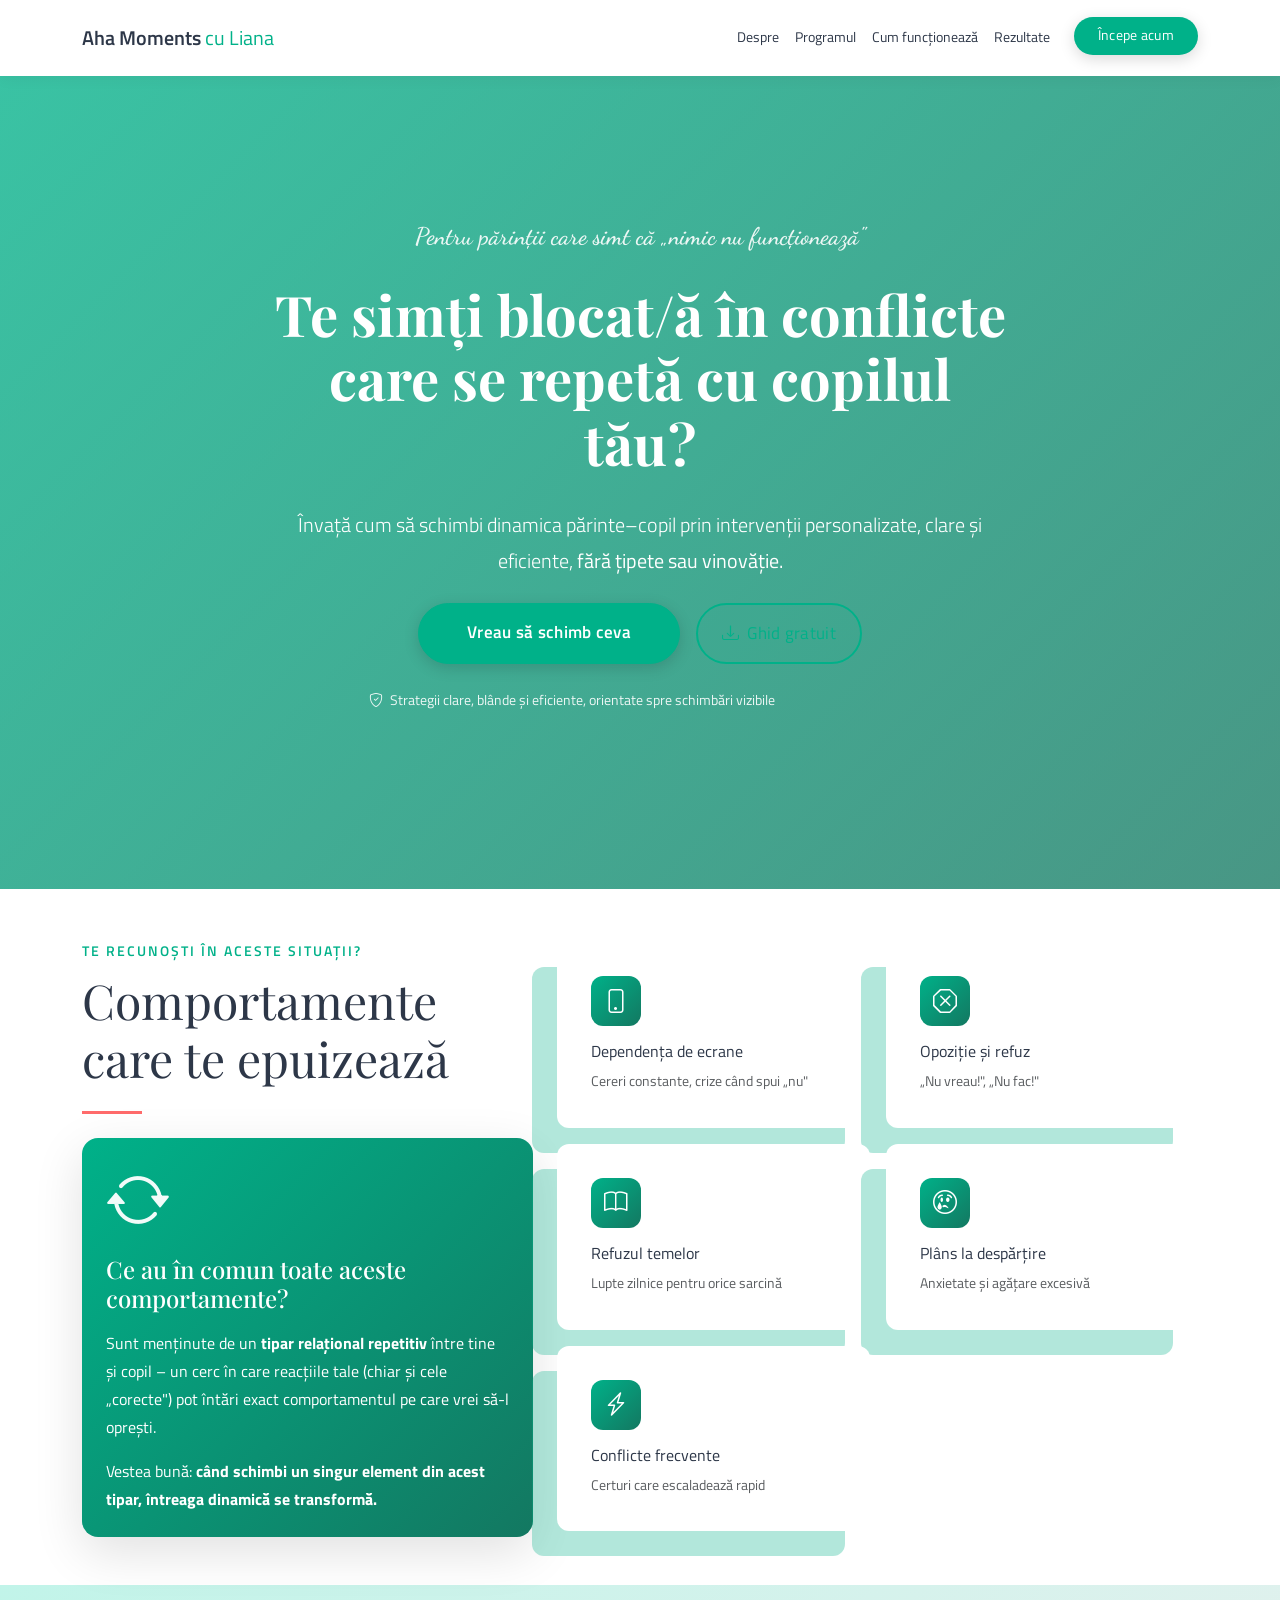
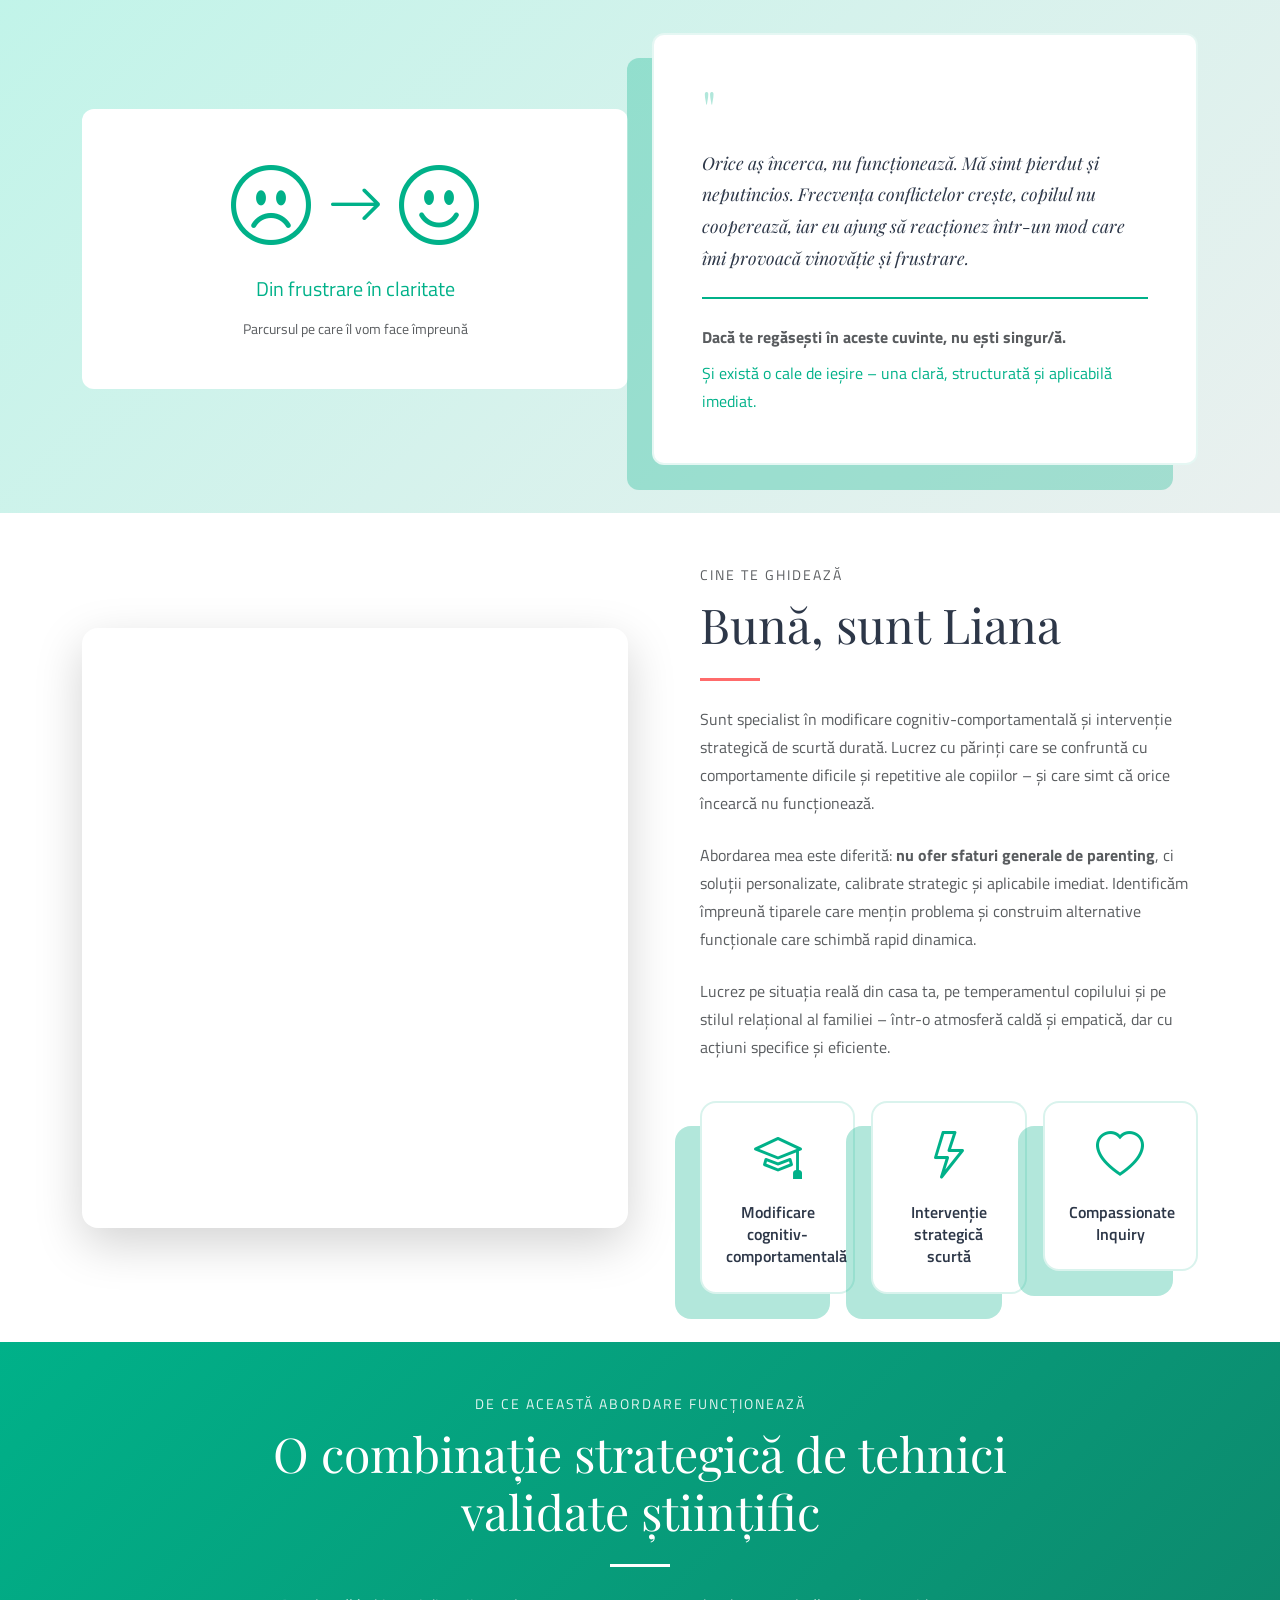
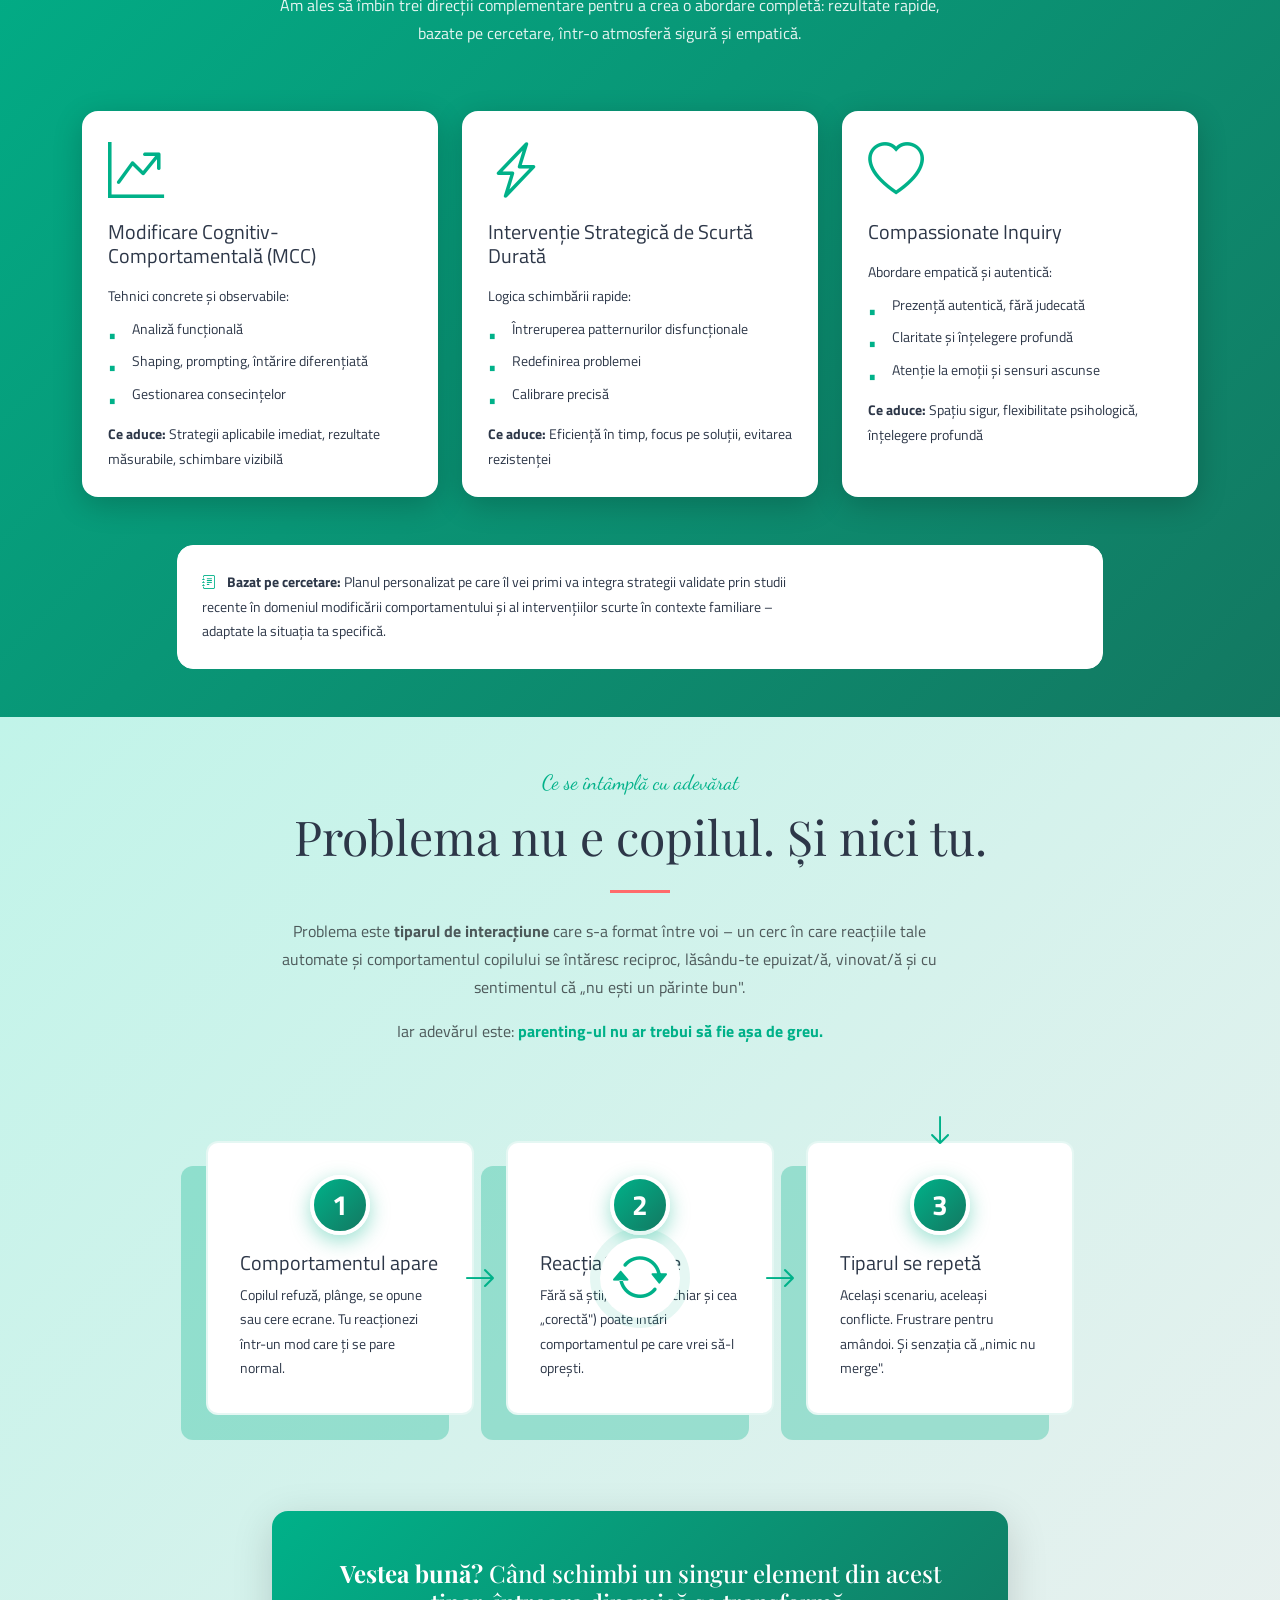
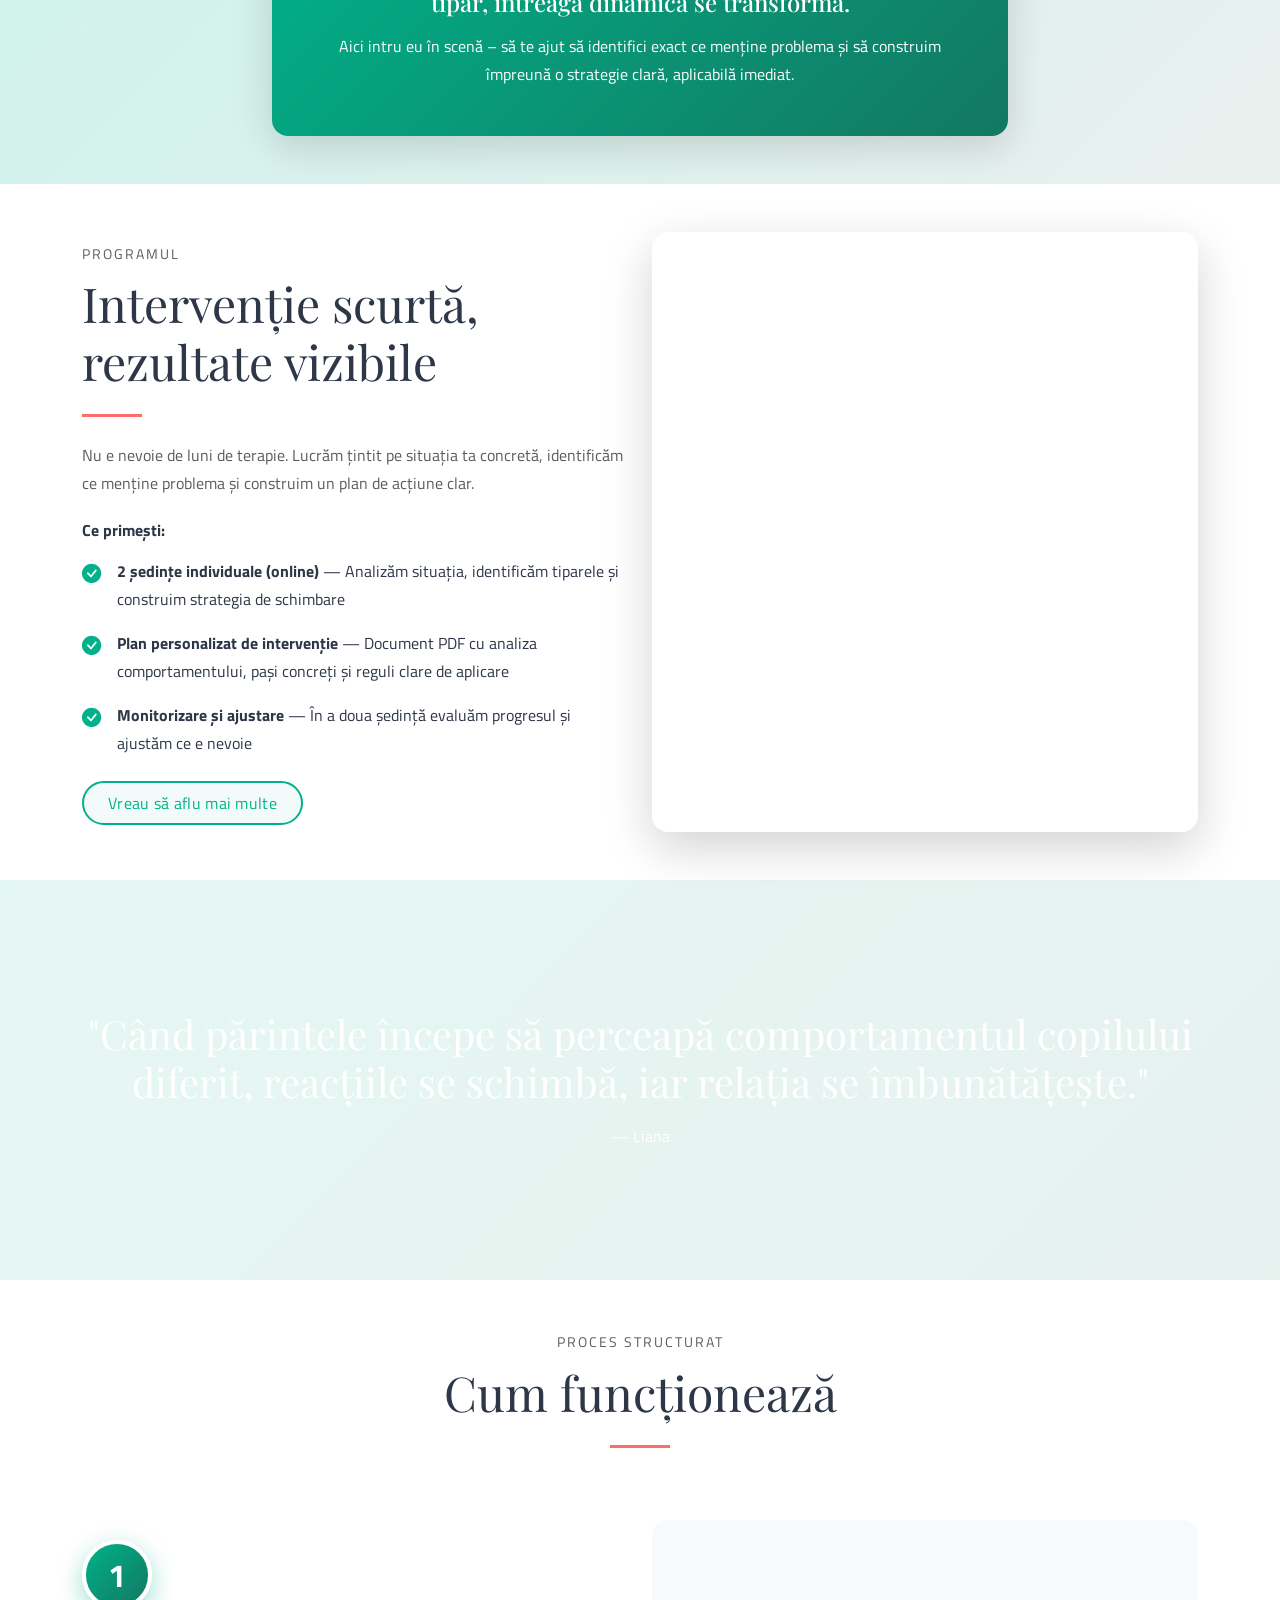
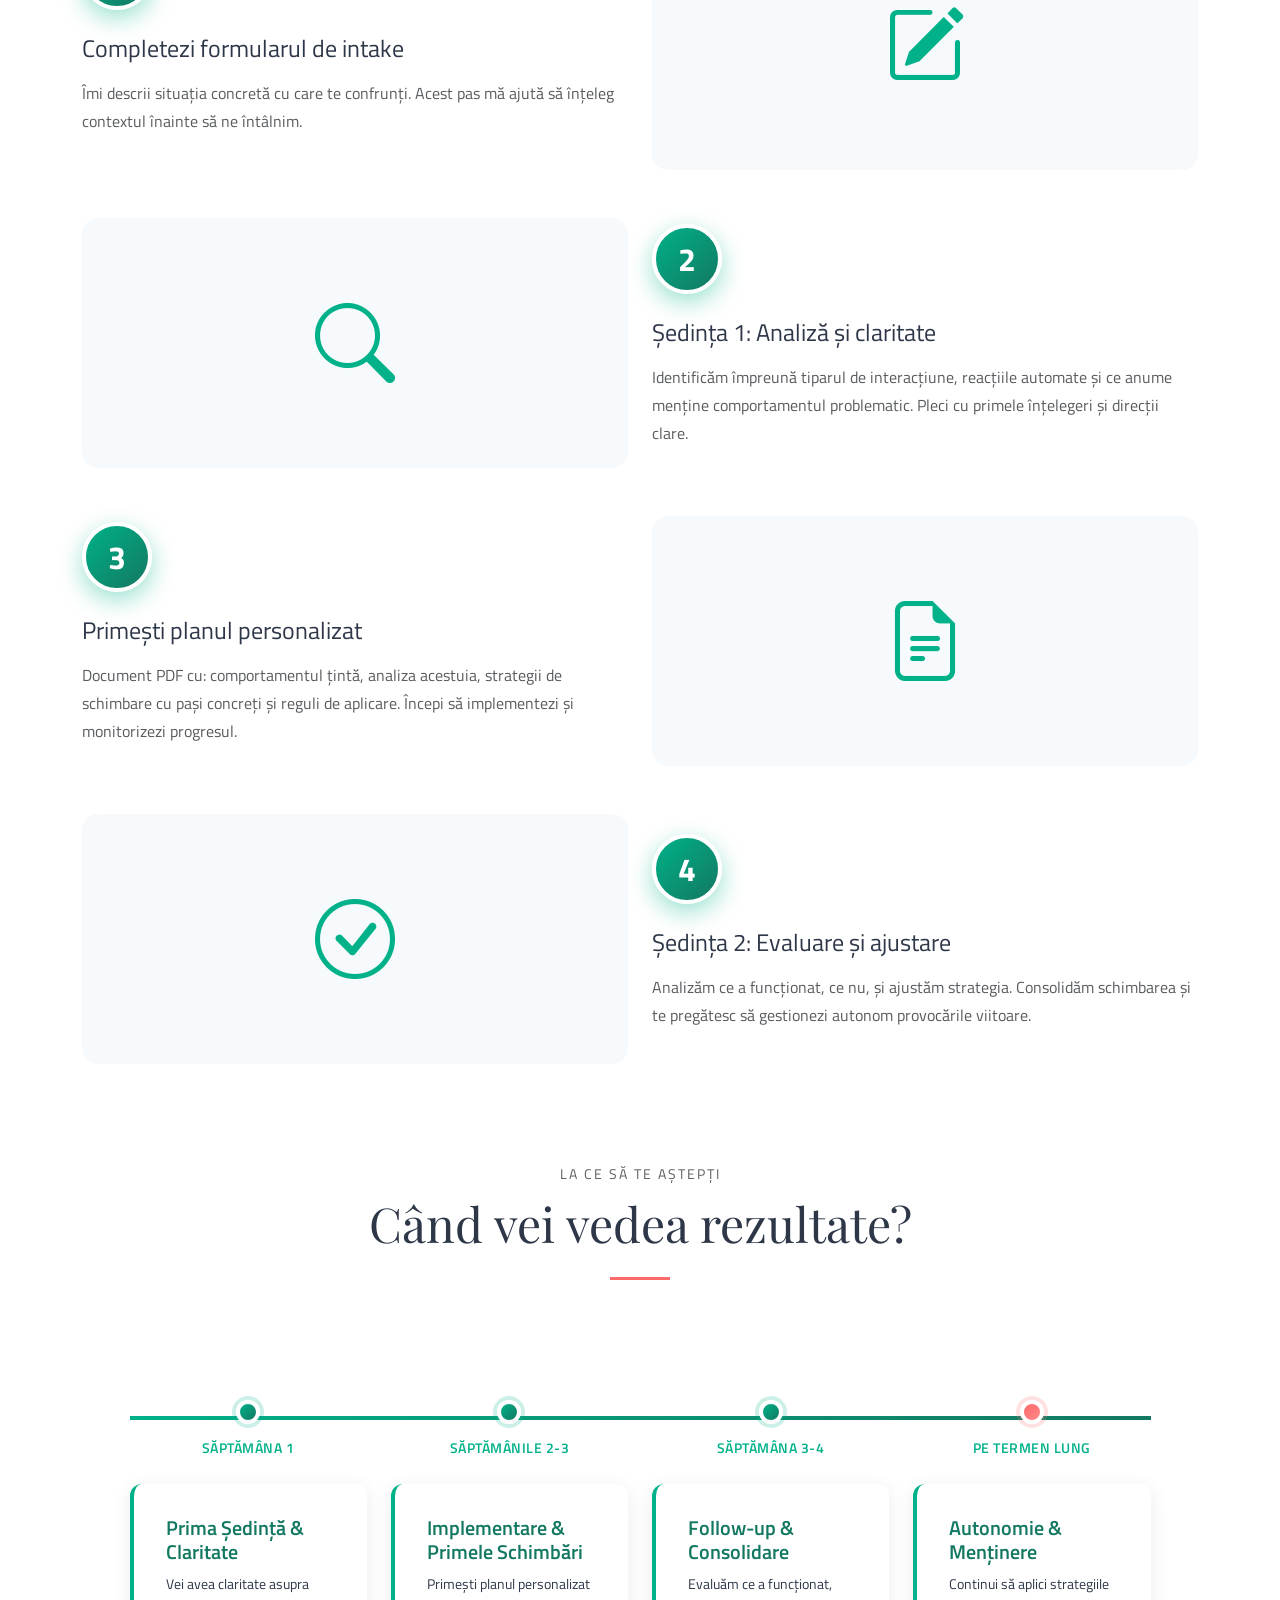
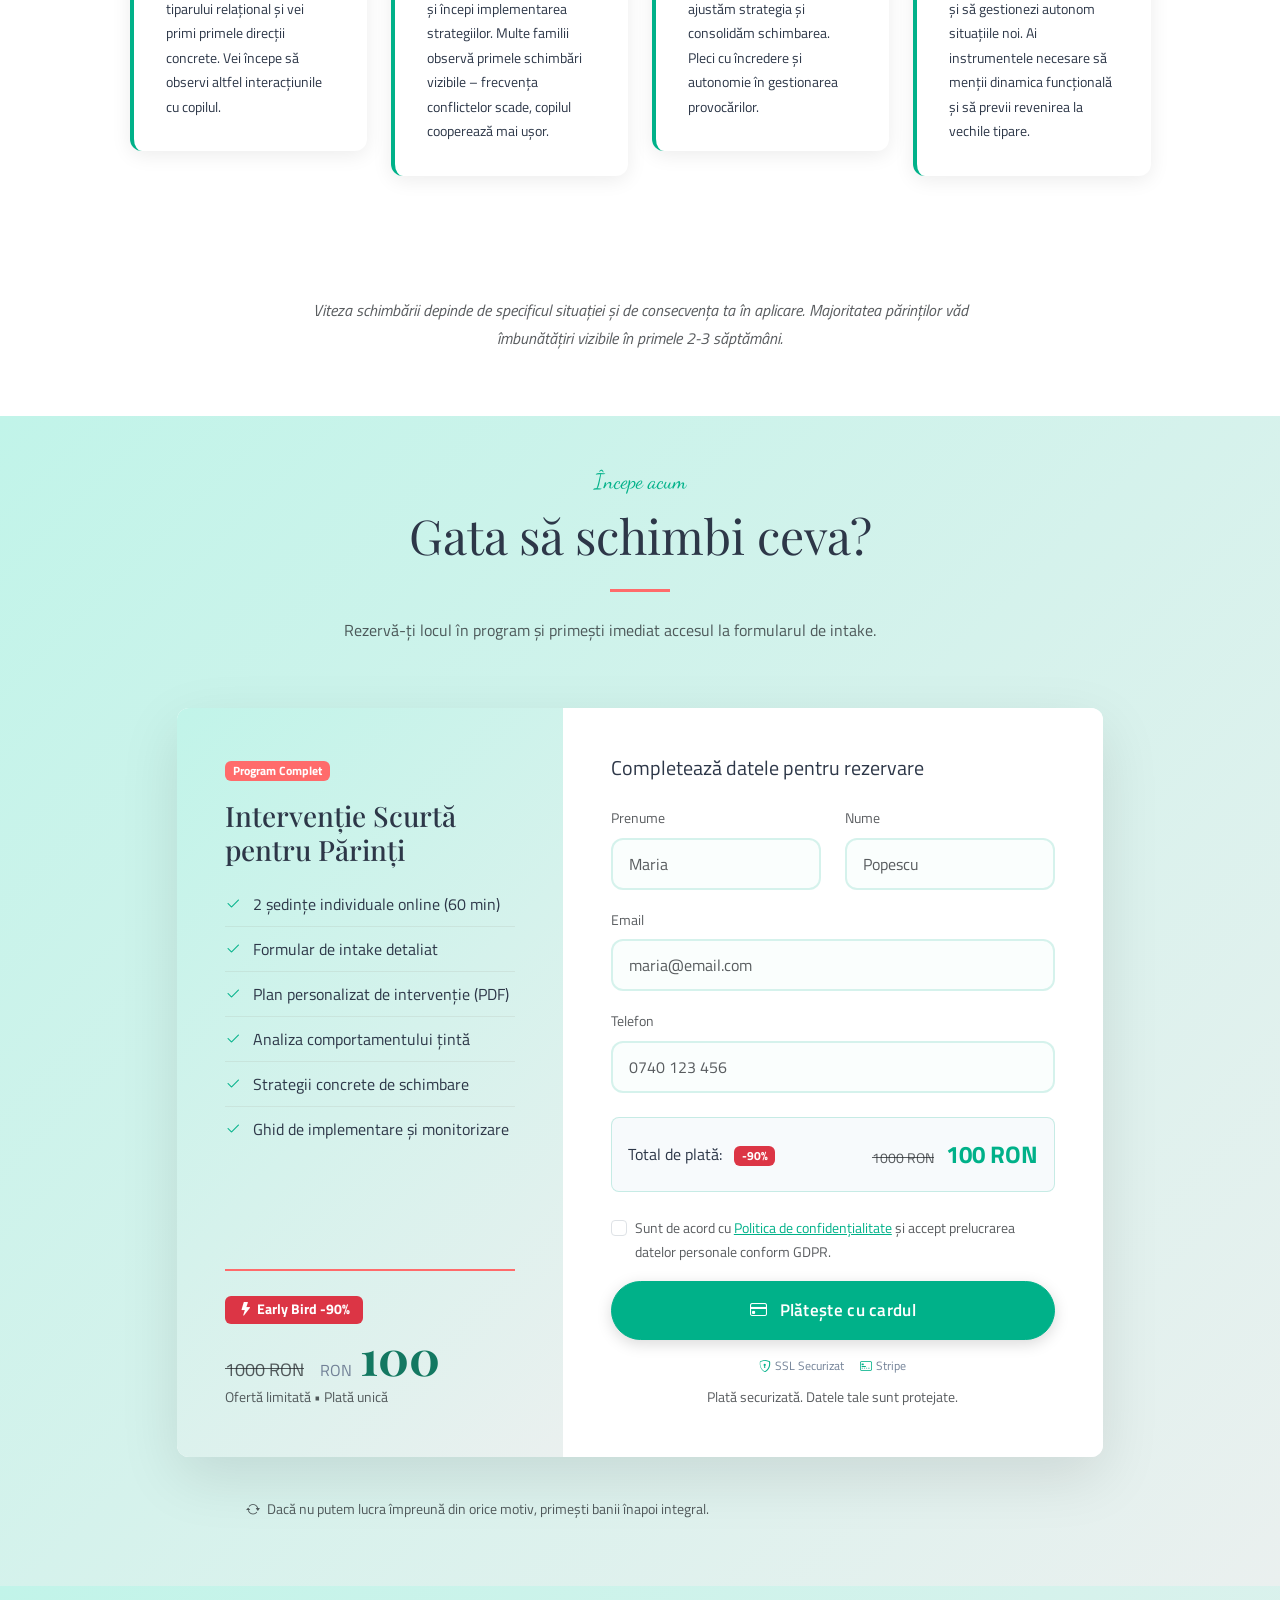
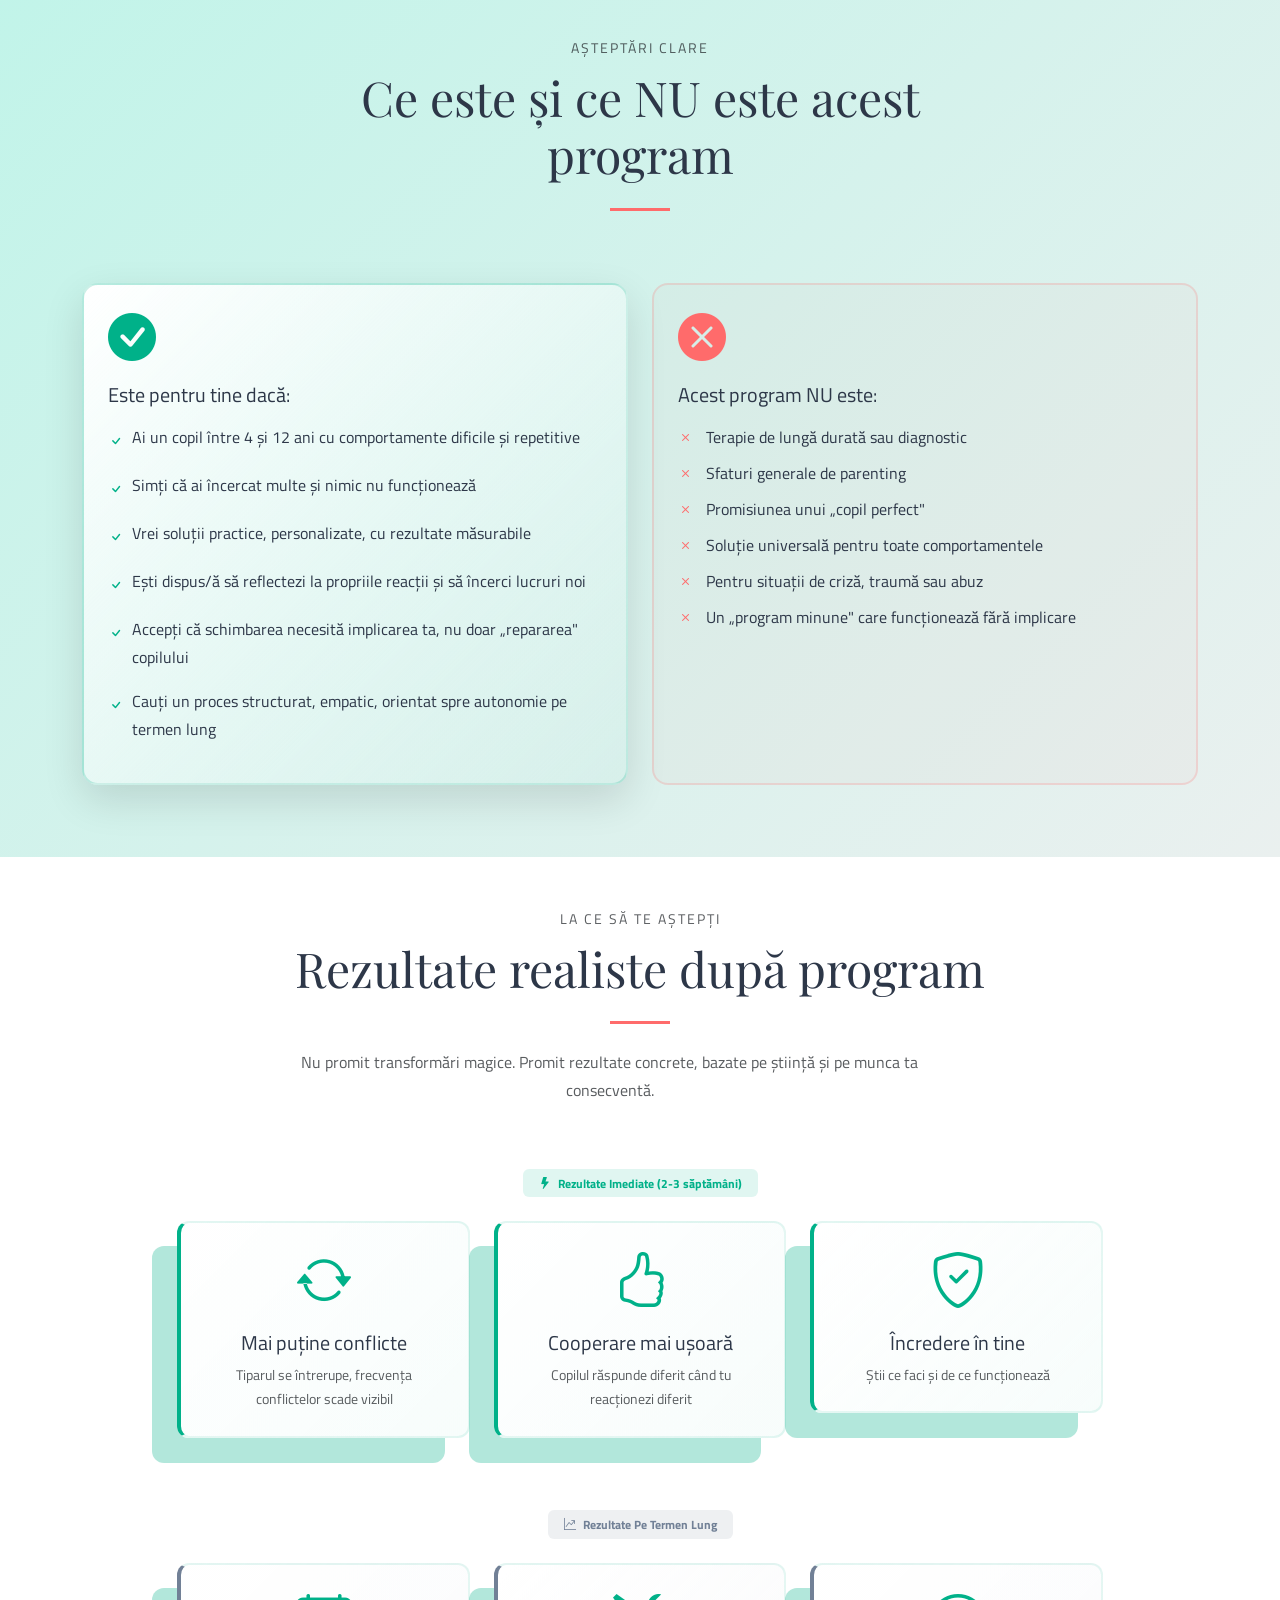
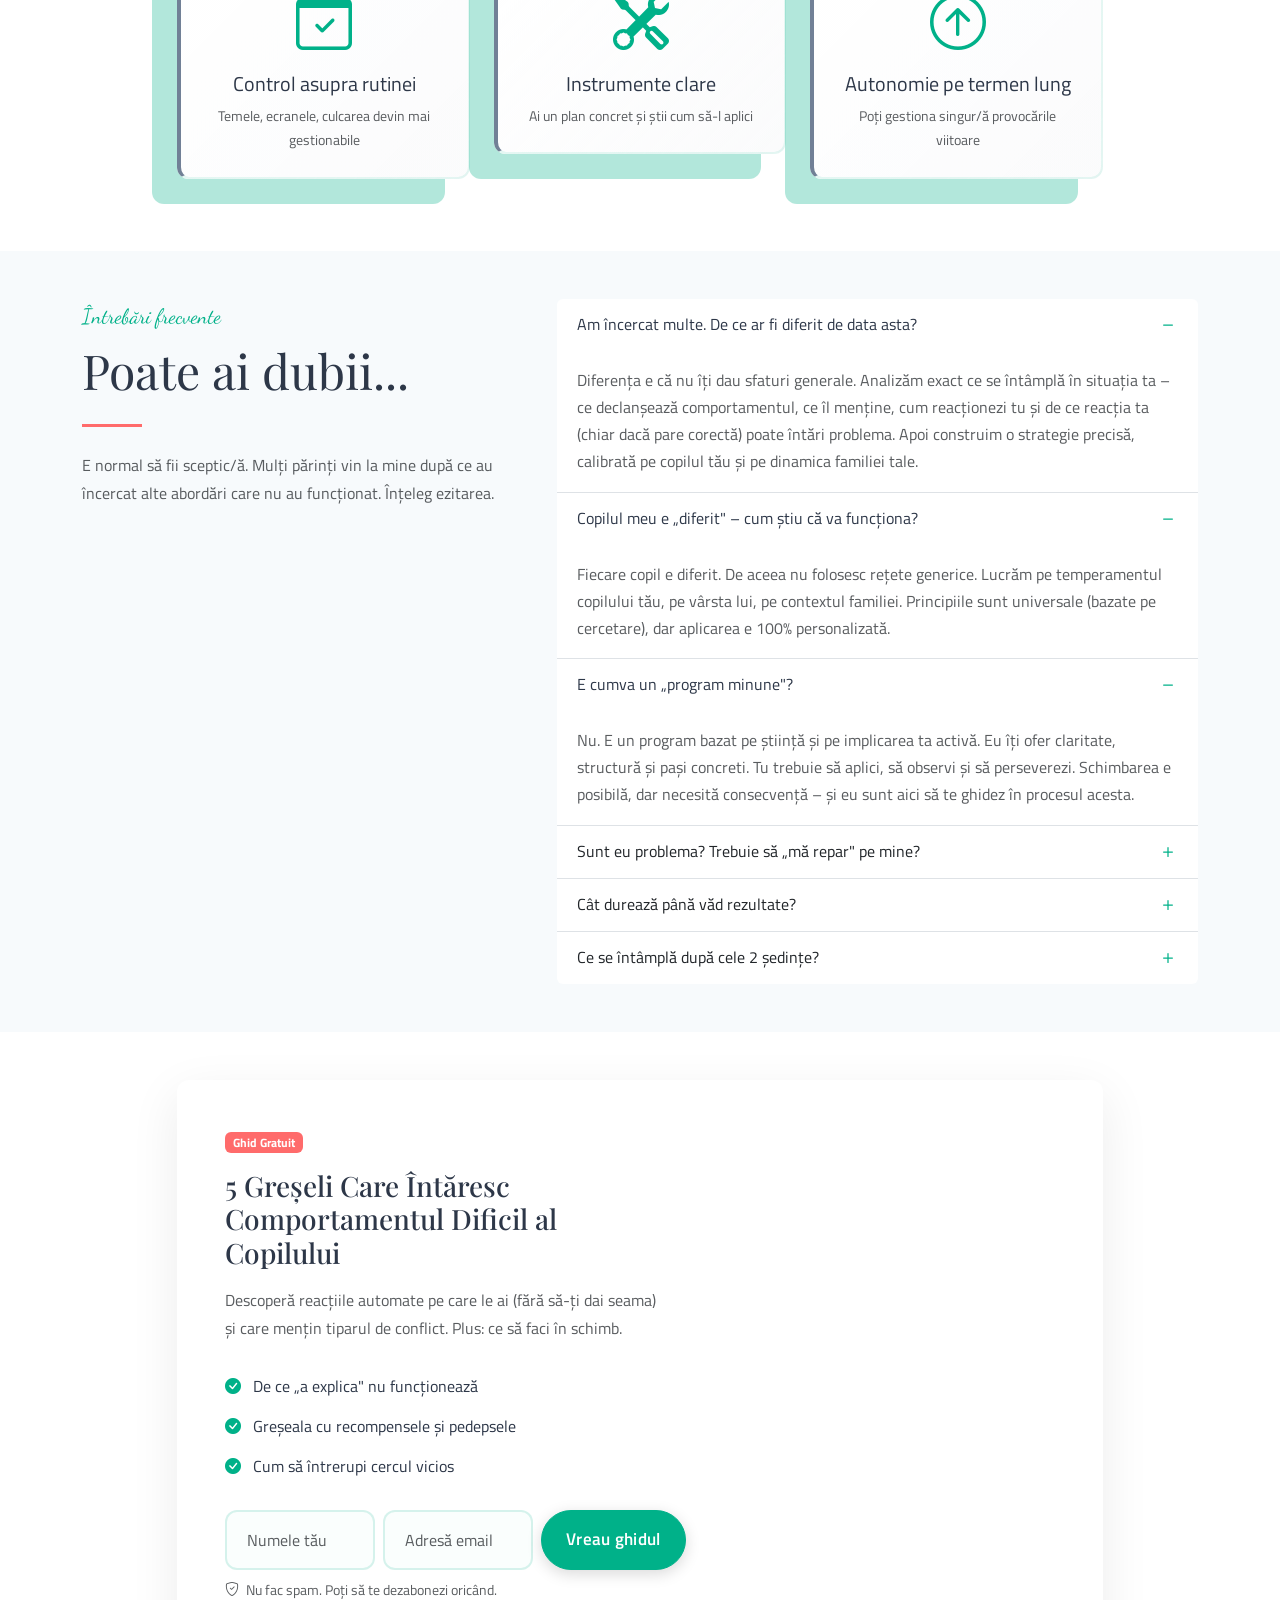
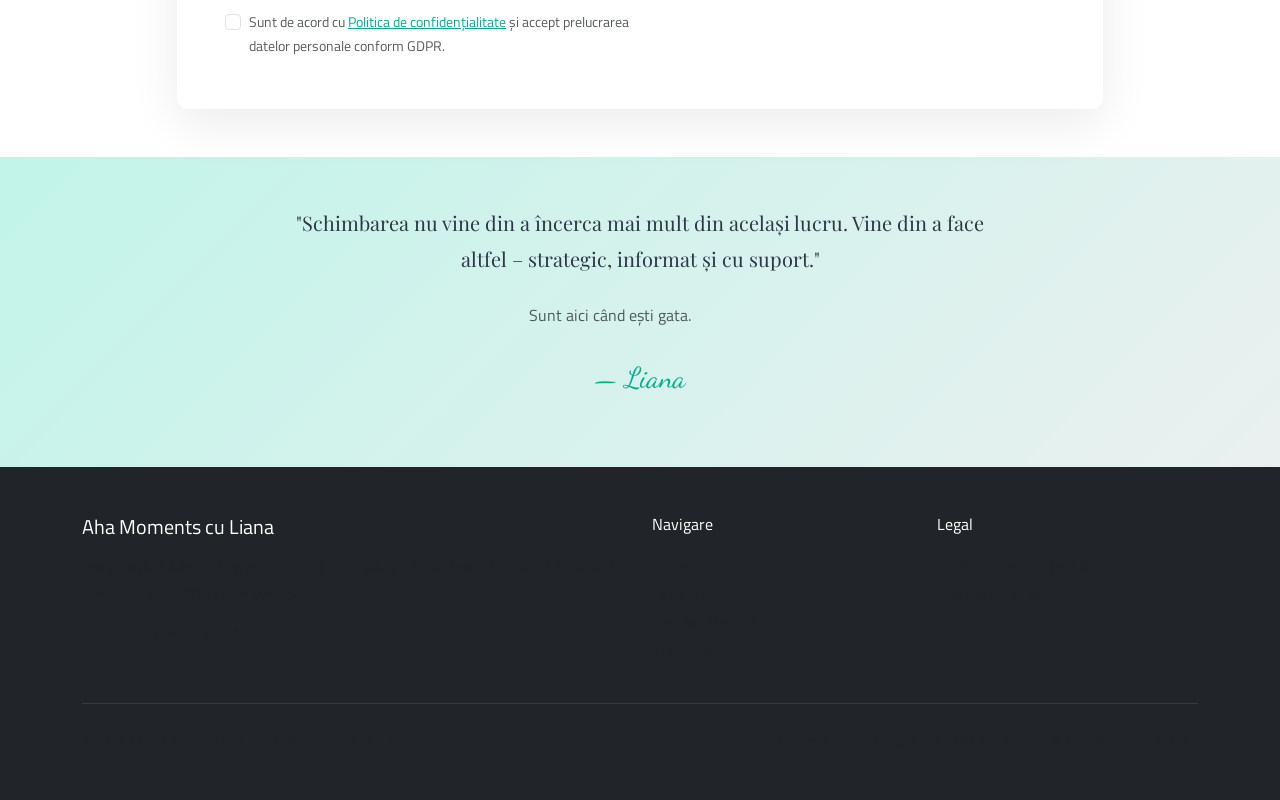
==== commit 9c74f069: "Apply Thrive Builder design patterns: offset shadows, Dancing Script accents, and enhanced badges - " ====
--- a/index.html
+++ b/index.html
@@ -7,7 +7,7 @@
   <meta name="description" content="Ajut părinții să întrerupă tiparele de conflict cu copilul și să construiască o dinamică familială mai calmă, predictibilă și funcțională.">
   <link href="https://cdn.jsdelivr.net/npm/bootstrap@5.3.8/dist/css/bootstrap.min.css" rel="stylesheet">
   <link href="https://cdn.jsdelivr.net/npm/bootstrap-icons@1.11.1/font/bootstrap-icons.css" rel="stylesheet">
-  <link href="https://fonts.googleapis.com/css2?family=Playfair+Display:wght@400;500;600;700&family=Poppins:wght@300;400;500;600&display=swap" rel="stylesheet">
+  <link href="https://fonts.googleapis.com/css2?family=Playfair+Display:wght@400;500;600;700&family=Poppins:wght@300;400;500;600&family=Dancing+Script:wght@400;500;600;700&family=Titillium+Web:wght@300;400;600;700&display=swap" rel="stylesheet">
   <link rel="stylesheet" href="styles.css">
 </head>
 <body>
@@ -48,7 +48,7 @@
     <div class="container">
       <div class="row justify-content-center align-items-center">
         <div class="col-lg-8 text-center">
-          <p class="hero-tagline text-uppercase letter-spacing mb-3">Pentru părinții care simt că „nimic nu funcționează"</p>
+          <p class="hero-tagline handwritten-font mb-3" style="font-size: 1.5rem; font-weight: 600; text-transform: none; letter-spacing: 0;">Pentru părinții care simt că „nimic nu funcționează"</p>
           <h1 class="display-3 fw-bold hero-title mb-4">Te simți blocat/ă în conflicte care se repetă cu copilul tău?</h1>
           <p class="lead mb-4">Învață cum să schimbi dinamica părinte–copil prin intervenții personalizate, clare și eficiente, <strong>fără țipete sau vinovăție.</strong></p>
           <div class="d-flex flex-column flex-sm-row gap-3 mb-4 justify-content-center">
@@ -291,7 +291,7 @@
     <div class="container">
       <div class="row justify-content-center mb-5">
         <div class="col-lg-8 text-center">
-          <span class="text-uppercase text-muted small letter-spacing">Ce se întâmplă cu adevărat</span>
+          <span class="handwritten-font text-primary" style="font-size: 1.3rem;">Ce se întâmplă cu adevărat</span>
           <h2 class="display-5 serif-font mt-2 mb-4">Problema nu e copilul. Și nici tu.</h2>
           <div class="decorative-line mx-auto mb-4"></div>
           <p class="text-muted">Problema este <strong>tiparul de interacțiune</strong> care s-a format între voi – un cerc în care reacțiile tale automate și comportamentul copilului se întăresc reciproc, lăsându-te epuizat/ă, vinovat/ă și cu sentimentul că „nu ești un părinte bun".</p>
@@ -540,7 +540,7 @@
     <div class="container">
       <div class="row justify-content-center mb-5">
         <div class="col-lg-8 text-center">
-          <span class="text-uppercase text-muted small letter-spacing">Începe acum</span>
+          <span class="handwritten-font text-primary" style="font-size: 1.3rem;">Începe acum</span>
           <h2 class="display-5 serif-font mt-2 mb-4">Gata să schimbi ceva?</h2>
           <div class="decorative-line mx-auto mb-4"></div>
           <p class="text-muted">Rezervă-ți locul în program și primești imediat accesul la formularul de intake.</p>
@@ -788,7 +788,7 @@
     <div class="container">
       <div class="row">
         <div class="col-lg-5 mb-4 mb-lg-0">
-          <span class="text-uppercase text-muted small letter-spacing">Întrebări frecvente</span>
+          <span class="handwritten-font text-primary" style="font-size: 1.3rem;">Întrebări frecvente</span>
           <h2 class="display-5 serif-font mt-2 mb-4">Poate ai dubii...</h2>
           <div class="decorative-line mb-4"></div>
           <p class="text-muted">E normal să fii sceptic/ă. Mulți părinți vin la mine după ce au încercat alte abordări care nu au funcționat. Înțeleg ezitarea.</p>
@@ -921,7 +921,7 @@
         <div class="col-lg-8 text-center">
           <p class="lead serif-font mb-4">"Schimbarea nu vine din a încerca mai mult din același lucru. Vine din a face altfel – strategic, informat și cu suport."</p>
           <p class="text-muted mb-4">Sunt aici când ești gata.</p>
-          <p class="serif-font text-primary">— Liana</p>
+          <p class="handwritten-font text-primary" style="font-size: 1.8rem;">— Liana</p>
         </div>
       </div>
     </div>
--- a/styles.css
+++ b/styles.css
@@ -27,7 +27,7 @@
   --primary-gradient-bg: linear-gradient(135deg, #00b189 0%, #137861 100%);
 
   /* Type 2: Image overlay gradient (10% opacity) */
-  --image-overlay-gradient: linear-gradient(135deg, rgba(0, 177, 137, 0.9) 0%, rgba(19, 120, 97, 0.9) 100%);
+  --image-overlay-gradient: linear-gradient(135deg, rgba(0, 177, 137, 0.1) 0%, rgba(19, 120, 97, 0.1) 100%);
 
   /* Type 3: Light gradient */
   --light-gradient: linear-gradient(135deg, #c1f4e9 0%, #eaf0ef 100%);
@@ -58,10 +58,15 @@
   /* Spacing */
   --section-padding: 120px;
   --card-radius: 0.75rem;
+
+  /* Offset Shadows - Thrive Style */
+  --shadow-offset-teal: -35px 35px 0px 0px rgb(84, 188, 165);
+  --shadow-offset-coral: -35px 35px 0px 0px rgba(230, 129, 61, 0.5);
+  --shadow-offset-light-teal: -25px 25px 0px 0px rgba(0, 177, 137, 0.3);
 }
 
 body {
-  font-family: 'Poppins', sans-serif;
+  font-family: 'Titillium Web', sans-serif;
   color: var(--text-dark);
   line-height: 1.7;
   background-color: #fff;
@@ -82,6 +87,23 @@
 
 .letter-spacing {
   letter-spacing: 2px;
+}
+
+.handwritten-font {
+  font-family: 'Dancing Script', cursive;
+}
+
+/* Offset Shadow Utilities - Thrive Style */
+.shadow-offset-teal {
+  box-shadow: var(--shadow-offset-teal);
+}
+
+.shadow-offset-coral {
+  box-shadow: var(--shadow-offset-coral);
+}
+
+.shadow-offset-light-teal {
+  box-shadow: var(--shadow-offset-light-teal);
 }
 
 /* Brand Text */
@@ -156,7 +178,7 @@
   left: 0;
   right: 0;
   bottom: 0;
-  background: var(--image-overlay-gradient);
+  background: linear-gradient(135deg, rgba(0, 177, 137, 0.75) 0%, rgba(19, 120, 97, 0.75) 100%);
   z-index: 1;
 }
 
@@ -265,18 +287,19 @@
 }
 
 .pain-point-card {
-  background: var(--bg-light);
+  background: white;
   padding: 2rem;
   border-radius: var(--card-radius);
   height: 100%;
   transition: all 0.3s ease;
   border: 2px solid transparent;
+  box-shadow: var(--shadow-offset-light-teal);
 }
 
 .pain-point-card:hover {
-  transform: translateY(-8px);
+  transform: translate(5px, -5px);
   background: white;
-  box-shadow: 0 10px 30px rgba(0, 0, 0, 0.1);
+  box-shadow: var(--shadow-offset-teal);
   border-color: var(--primary-color);
 }
 
@@ -411,7 +434,15 @@
 .understanding-card {
   background: #fff;
   border-radius: var(--card-radius);
-  box-shadow: 0 10px 30px rgba(0, 0, 0, 0.08);
+  box-shadow: var(--shadow-offset-light-teal);
+  border: 2px solid rgba(0, 177, 137, 0.1);
+  transition: all 0.3s ease;
+}
+
+.understanding-card:hover {
+  transform: translate(5px, -5px);
+  box-shadow: var(--shadow-offset-teal);
+  border-color: var(--primary-color);
 }
 
 .quote-mark-small {
@@ -522,30 +553,38 @@
   background: white;
   padding: 2rem;
   border-radius: var(--card-radius);
-  box-shadow: 0 4px 20px rgba(0, 0, 0, 0.08);
+  box-shadow: var(--shadow-offset-light-teal);
   position: relative;
   transition: all 0.3s ease;
-  border: 2px solid transparent;
+  border: 2px solid rgba(0, 177, 137, 0.1);
 }
 
 .cycle-item:hover {
-  transform: translateY(-5px);
-  box-shadow: 0 8px 30px rgba(0, 0, 0, 0.12);
+  transform: translate(5px, -5px);
+  box-shadow: var(--shadow-offset-teal);
   border-color: var(--primary-color);
 }
 
 .cycle-number {
-  width: 50px;
-  height: 50px;
+  width: 60px;
+  height: 60px;
   background: var(--primary-gradient);
   border-radius: 50%;
   display: flex;
   align-items: center;
   justify-content: center;
-  font-size: 1.5rem;
+  font-size: 1.75rem;
   font-weight: 700;
   color: white;
   margin: 0 auto 1rem;
+  border: 4px solid white;
+  box-shadow: 0 6px 20px rgba(0, 177, 137, 0.4);
+  transition: all 0.3s ease;
+}
+
+.cycle-item:hover .cycle-number {
+  transform: scale(1.15);
+  box-shadow: 0 8px 25px rgba(0, 177, 137, 0.5);
 }
 
 .cycle-arrow {
@@ -733,18 +772,26 @@
 }
 
 .step-number-badge {
-  width: 60px;
-  height: 60px;
+  width: 70px;
+  height: 70px;
   background: var(--primary-gradient);
   border-radius: 50%;
   display: inline-flex;
   align-items: center;
   justify-content: center;
-  font-size: 1.75rem;
+  font-size: 2rem;
   font-weight: 700;
   color: white;
   margin-bottom: 1.5rem;
-  box-shadow: 0 4px 15px rgba(0, 177, 137, 0.3);
+  box-shadow: 0 8px 25px rgba(0, 177, 137, 0.4);
+  border: 4px solid white;
+  position: relative;
+  transition: all 0.3s ease;
+}
+
+.step-number-badge:hover {
+  transform: scale(1.1);
+  box-shadow: 0 12px 35px rgba(0, 177, 137, 0.5);
 }
 
 .step-visual {
@@ -816,14 +863,16 @@
 .outcome-item {
   background: #fff;
   border-radius: var(--card-radius);
-  transition: transform 0.3s cubic-bezier(0.4, 0, 0.2, 1), box-shadow 0.3s ease;
-  box-shadow: 0 2px 10px rgba(0, 0, 0, 0.04);
+  transition: all 0.3s cubic-bezier(0.4, 0, 0.2, 1);
+  box-shadow: var(--shadow-offset-light-teal);
   padding: 2rem;
+  border: 2px solid rgba(0, 177, 137, 0.1);
 }
 
 .outcome-item:hover {
-  transform: translateY(-6px);
-  box-shadow: 0 15px 40px rgba(0, 0, 0, 0.08);
+  transform: translate(5px, -5px);
+  box-shadow: var(--shadow-offset-teal);
+  border-color: var(--primary-color);
 }
 
 /* FAQ Section */
@@ -1526,15 +1575,15 @@
 
 /* Certification Cards - About Liana */
 .certification-card {
-  background: var(--light-gradient);
+  background: white;
   border: 2px solid rgba(0, 177, 137, 0.15);
   transition: all 0.3s cubic-bezier(0.4, 0, 0.2, 1);
-  box-shadow: 0 4px 15px rgba(0, 0, 0, 0.06);
+  box-shadow: var(--shadow-offset-light-teal);
 }
 
 .certification-card:hover {
-  transform: translateY(-5px);
-  box-shadow: 0 10px 30px rgba(0, 0, 0, 0.12);
+  transform: translate(5px, -5px);
+  box-shadow: var(--shadow-offset-teal);
   border-color: var(--primary-color);
   background: white;
 }
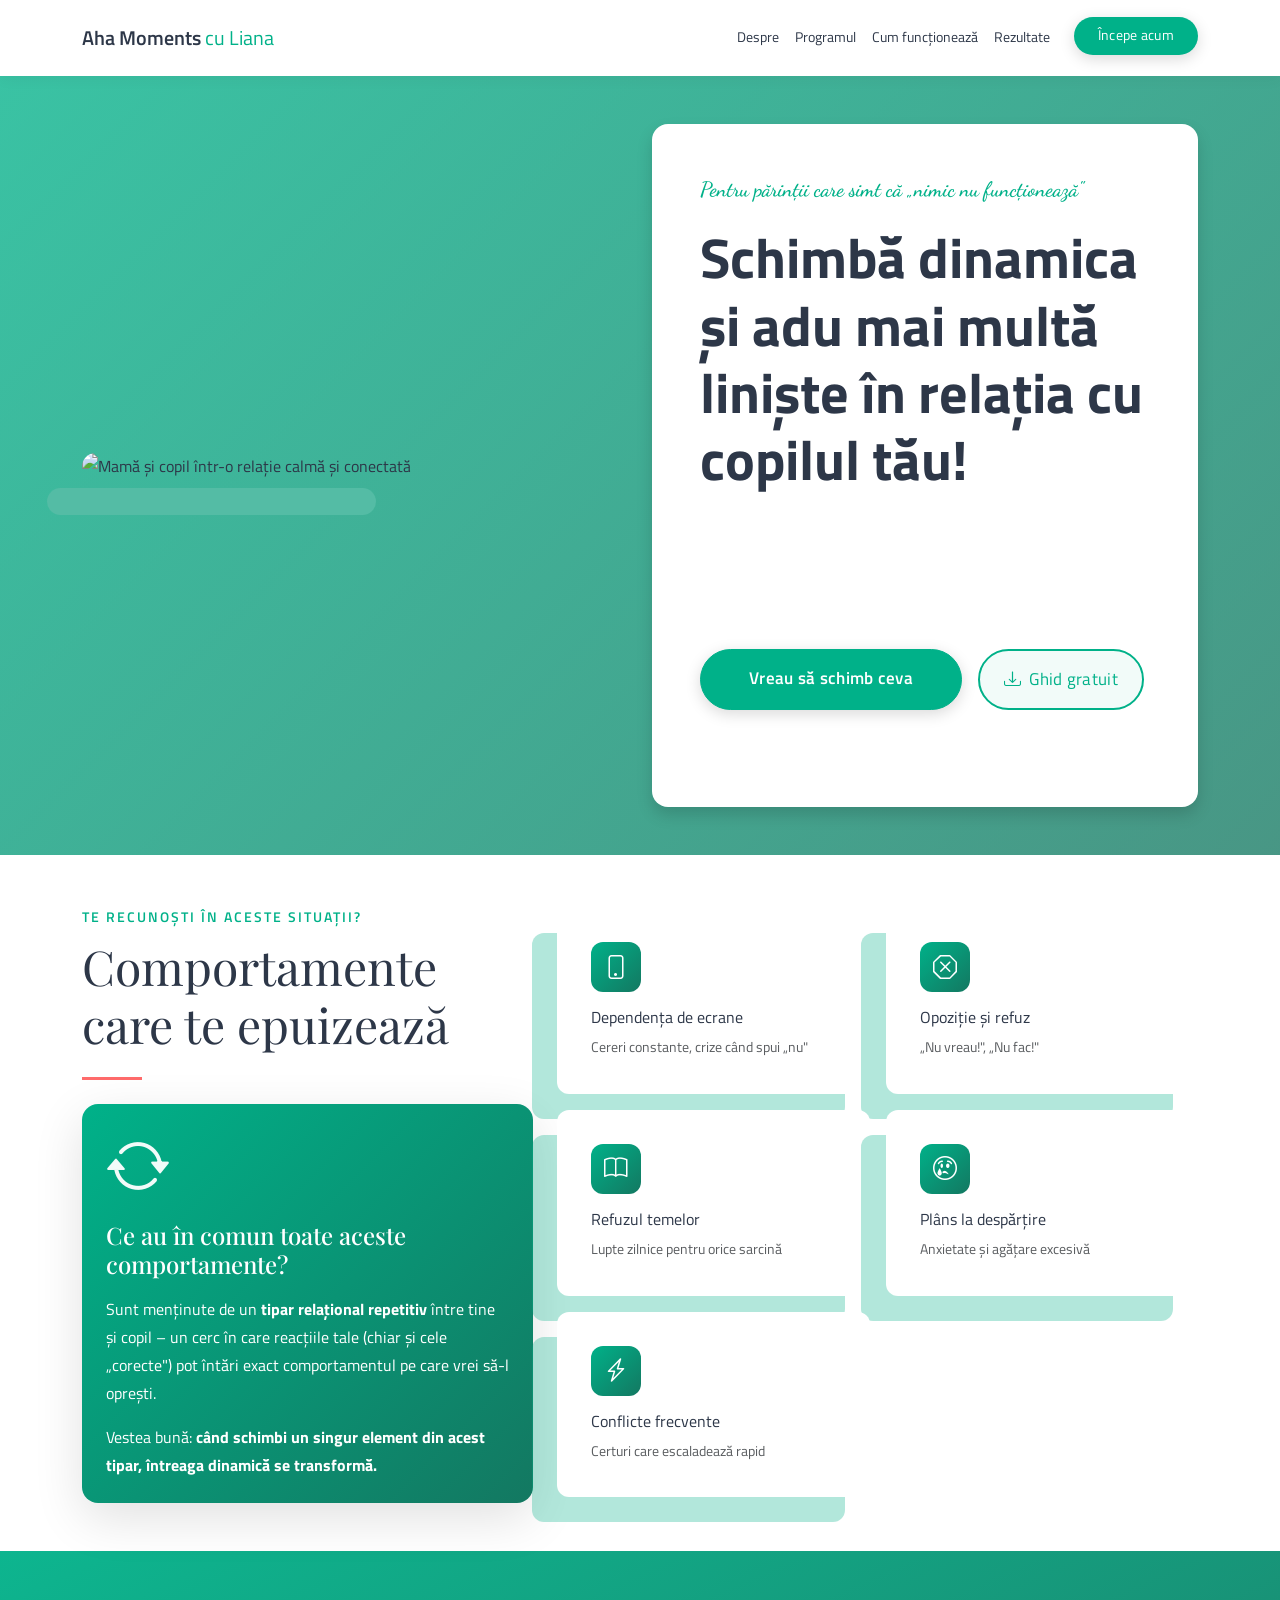
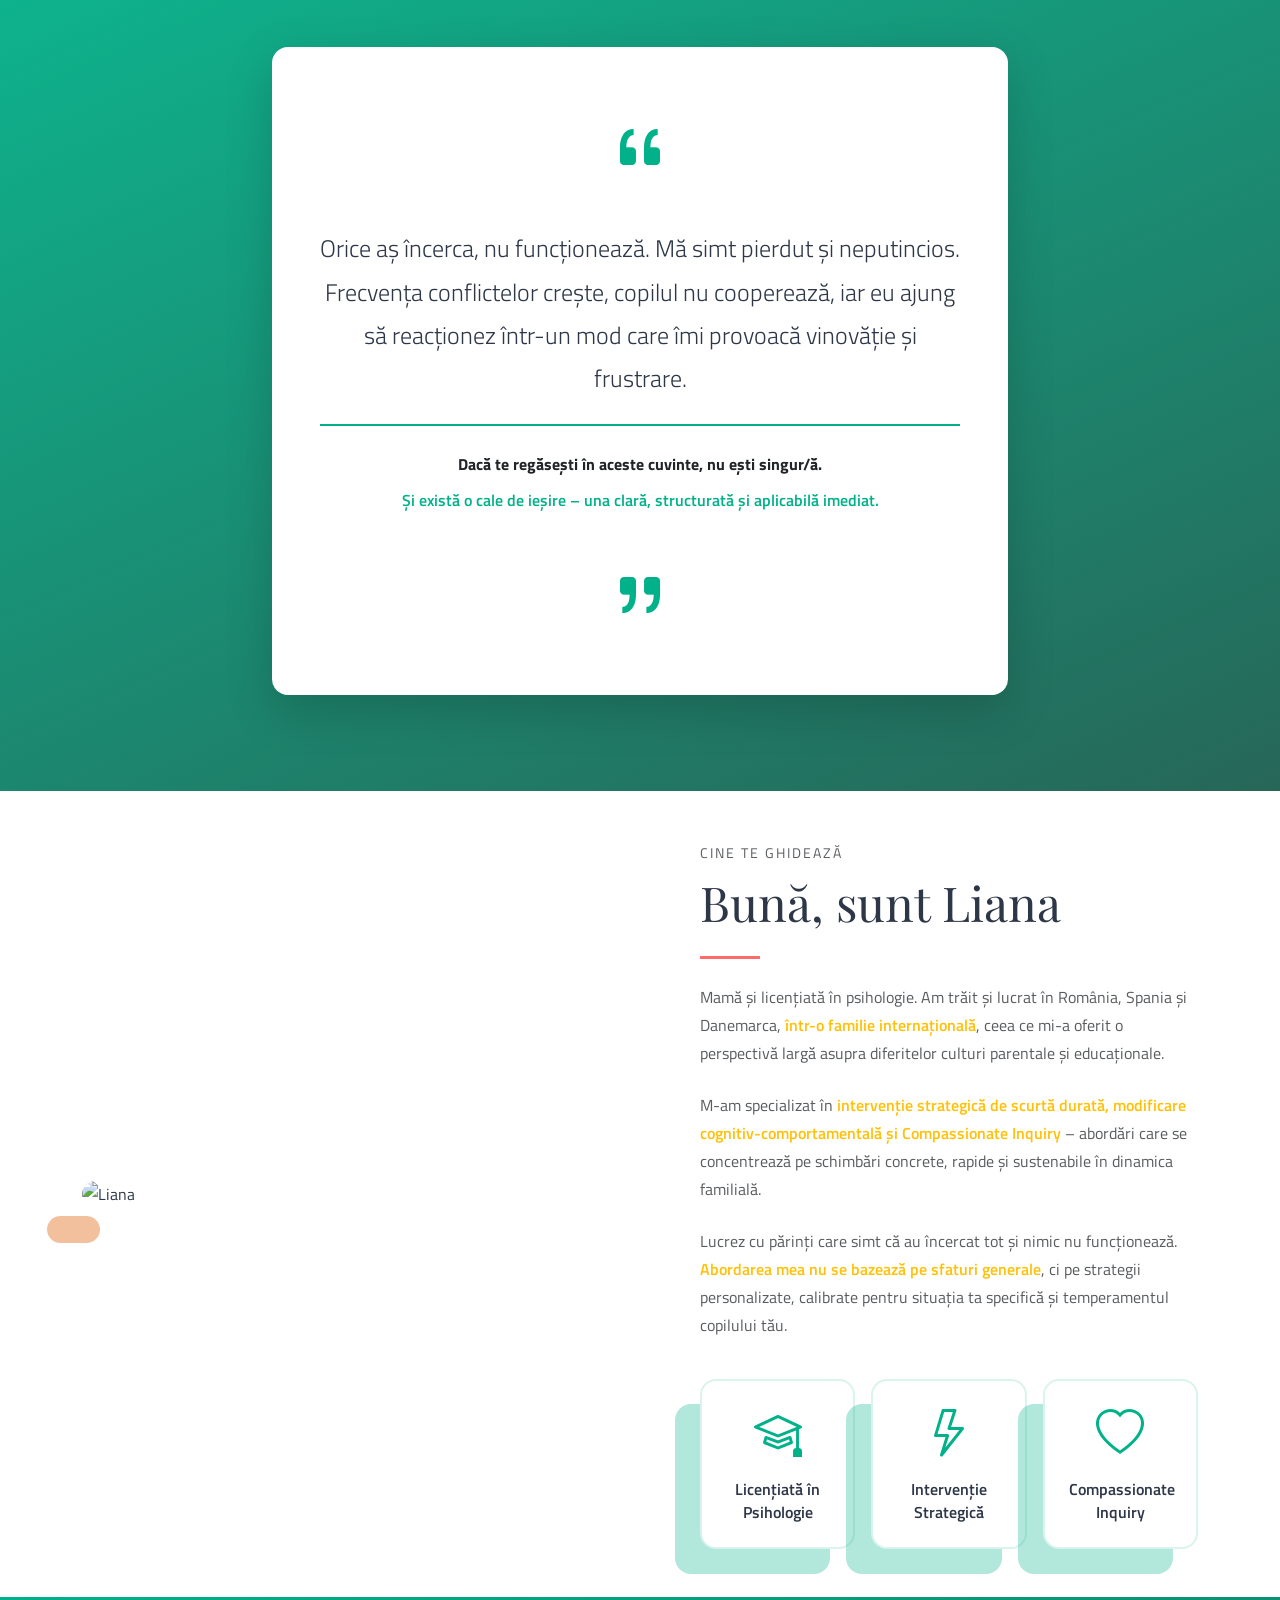
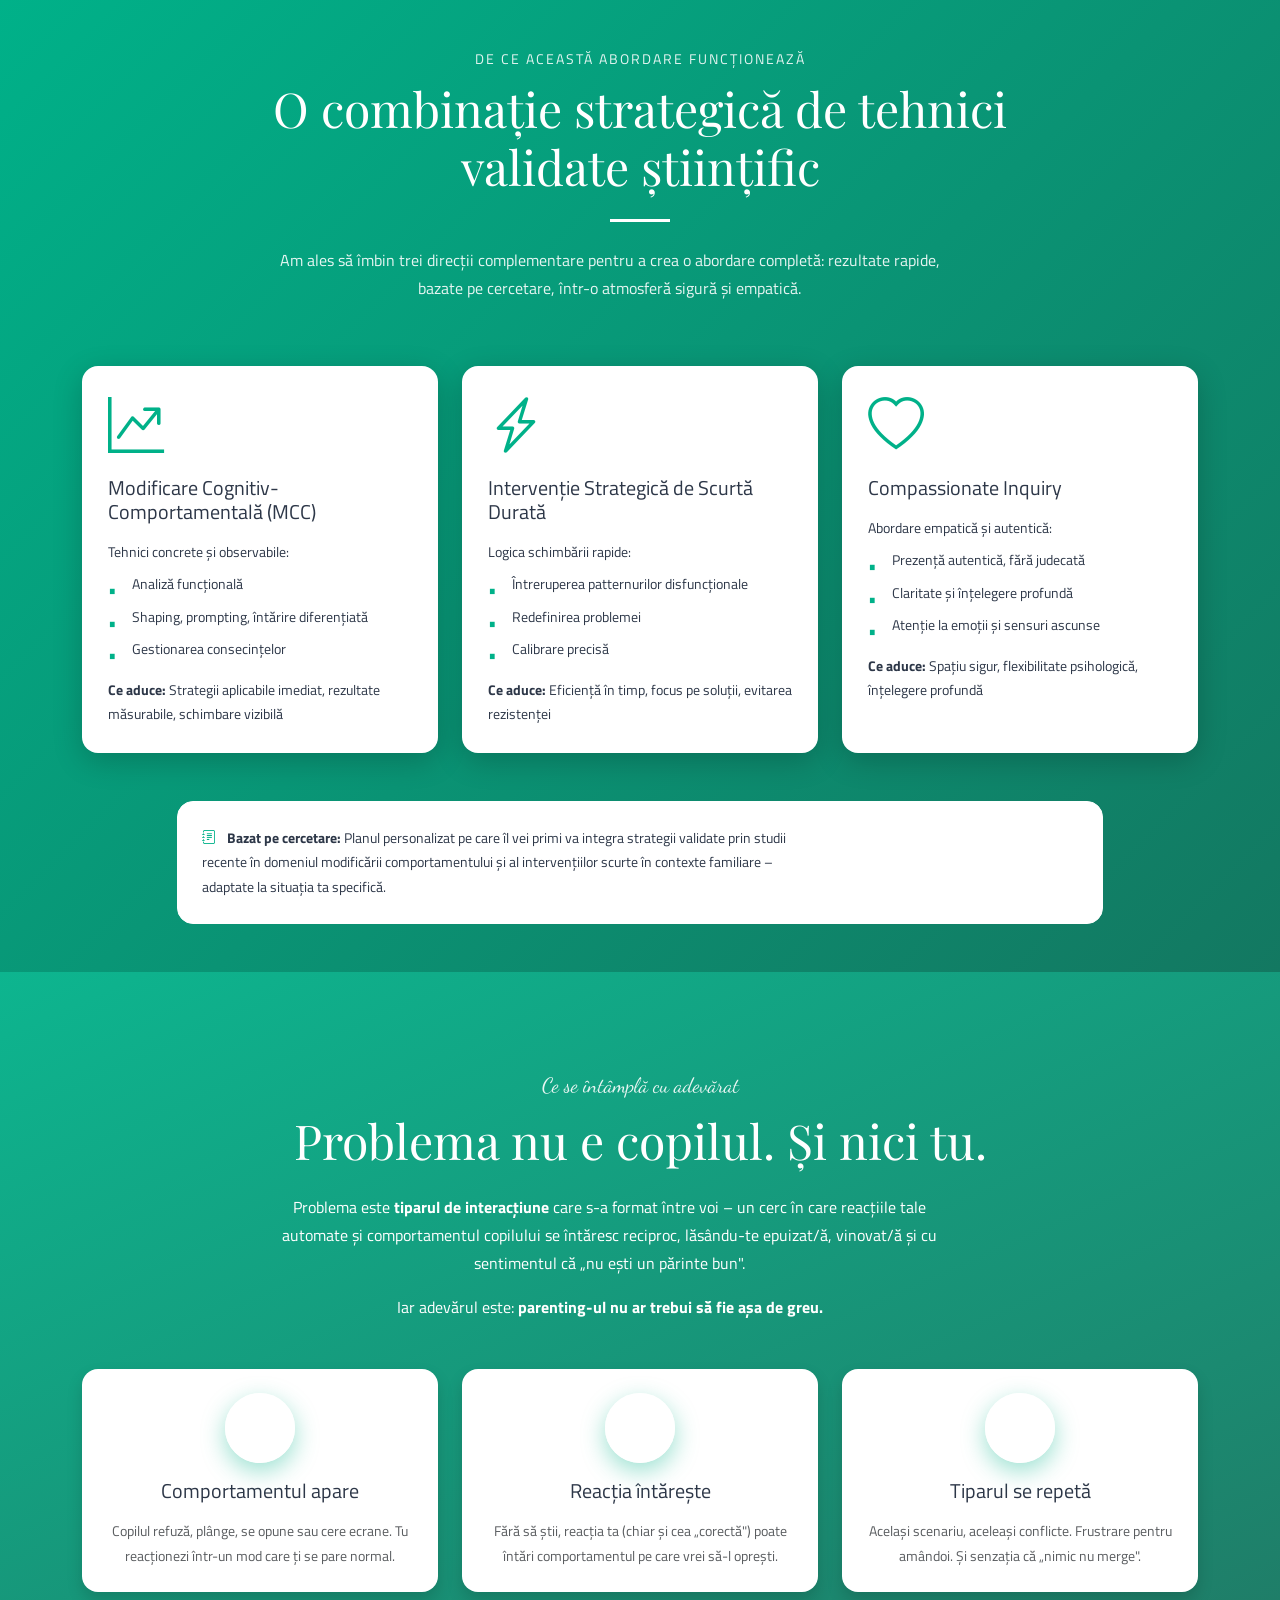
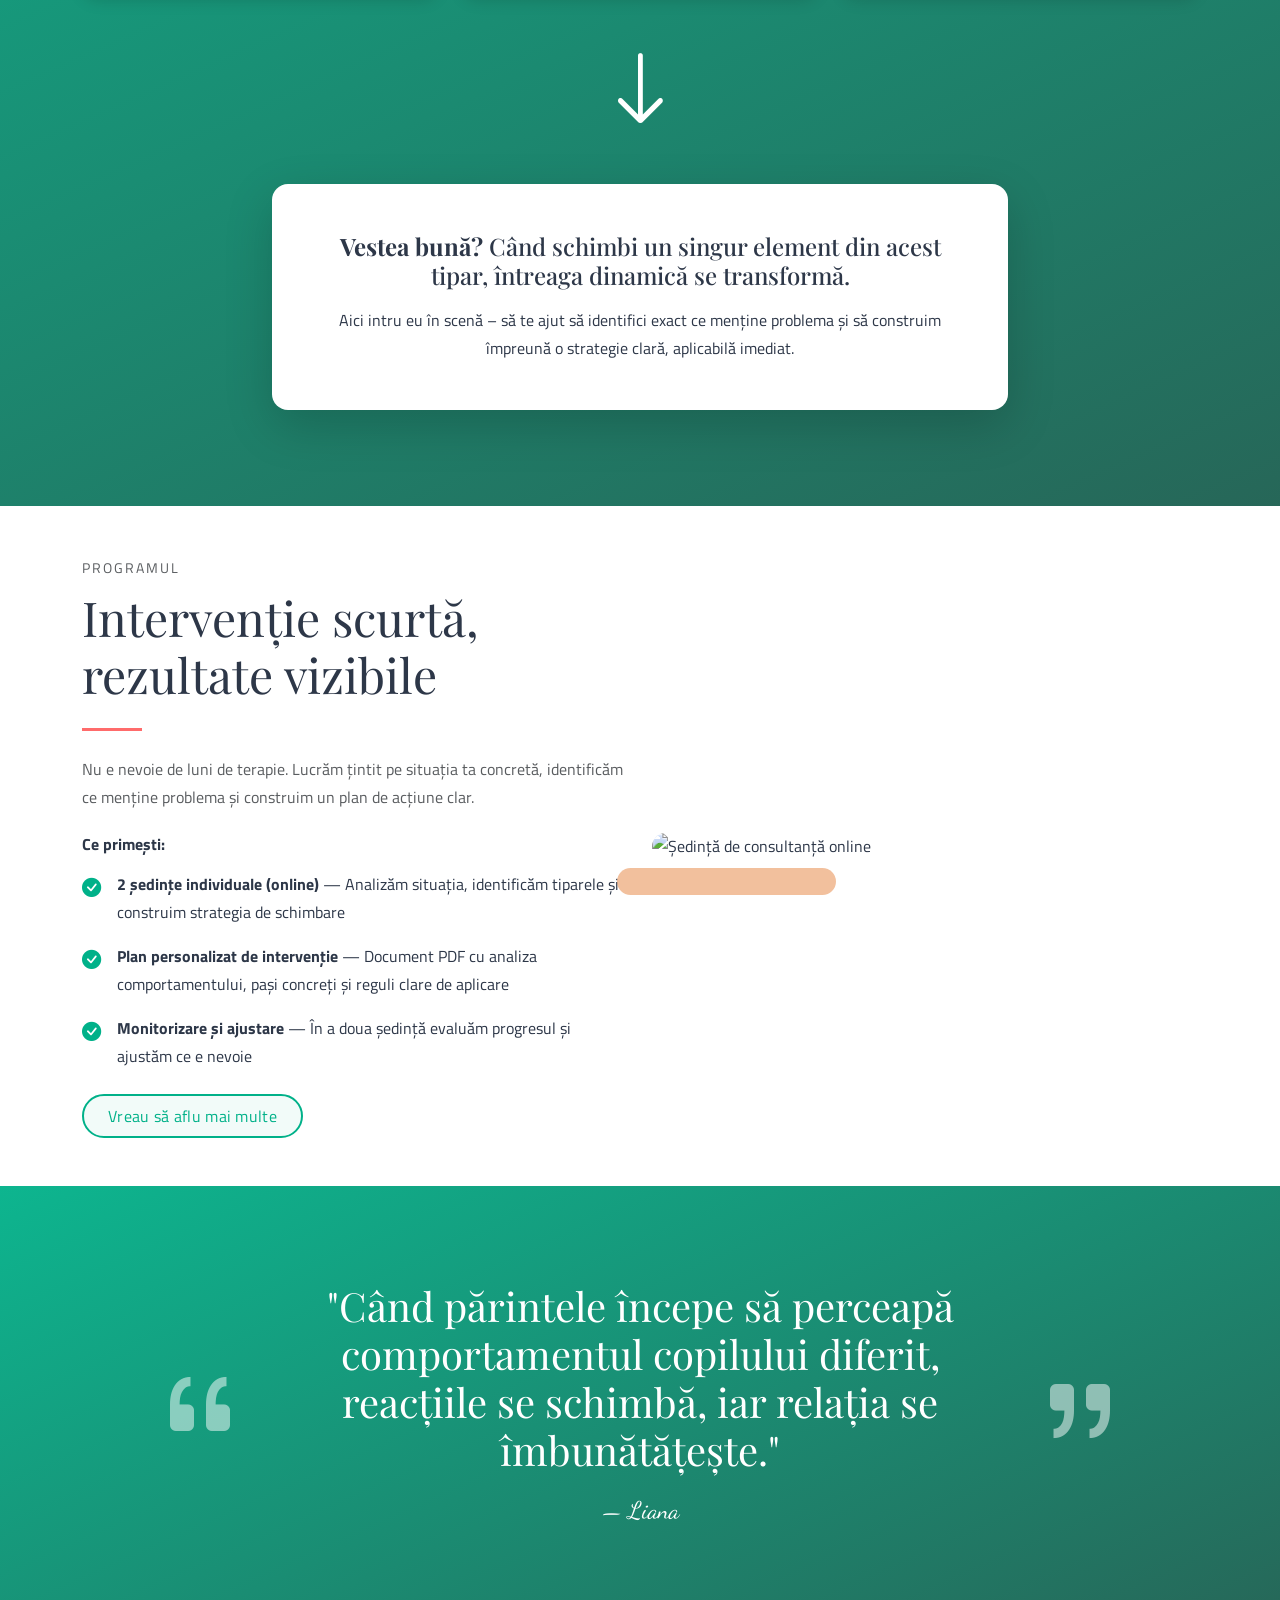
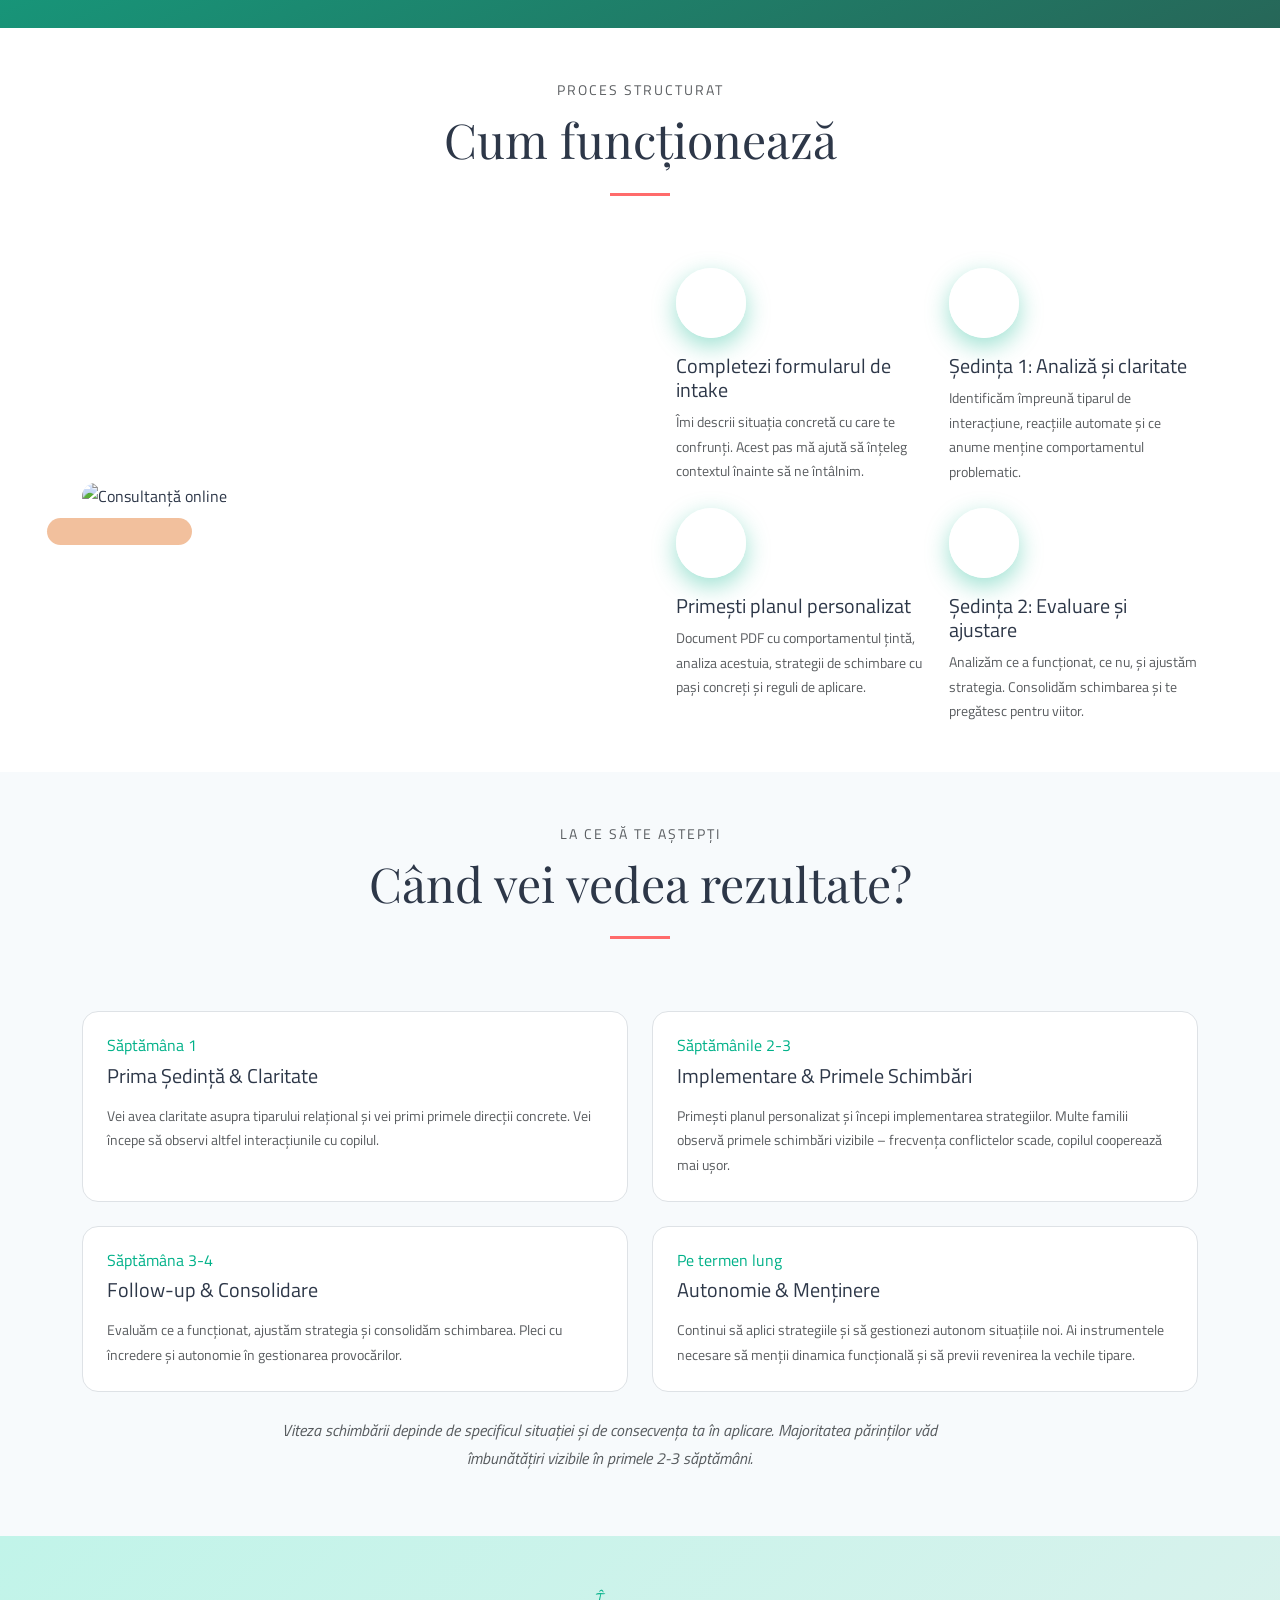
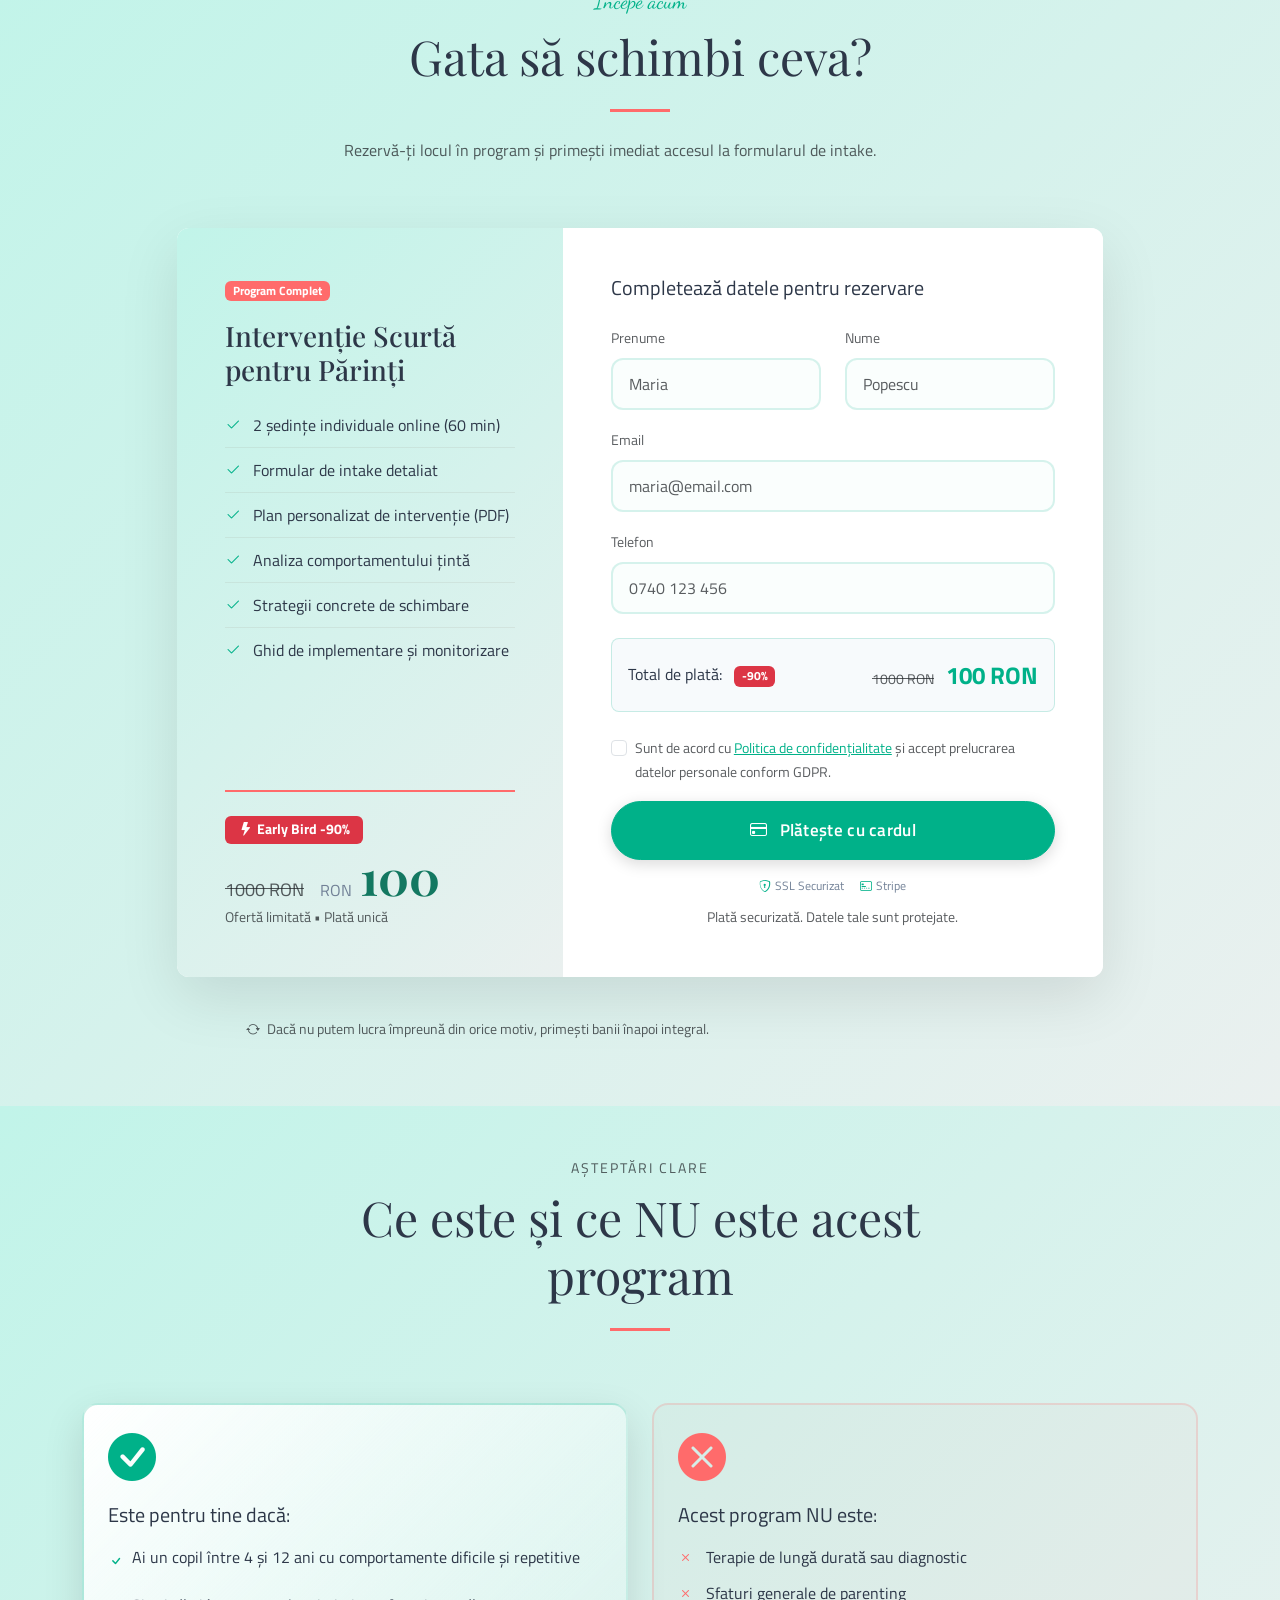
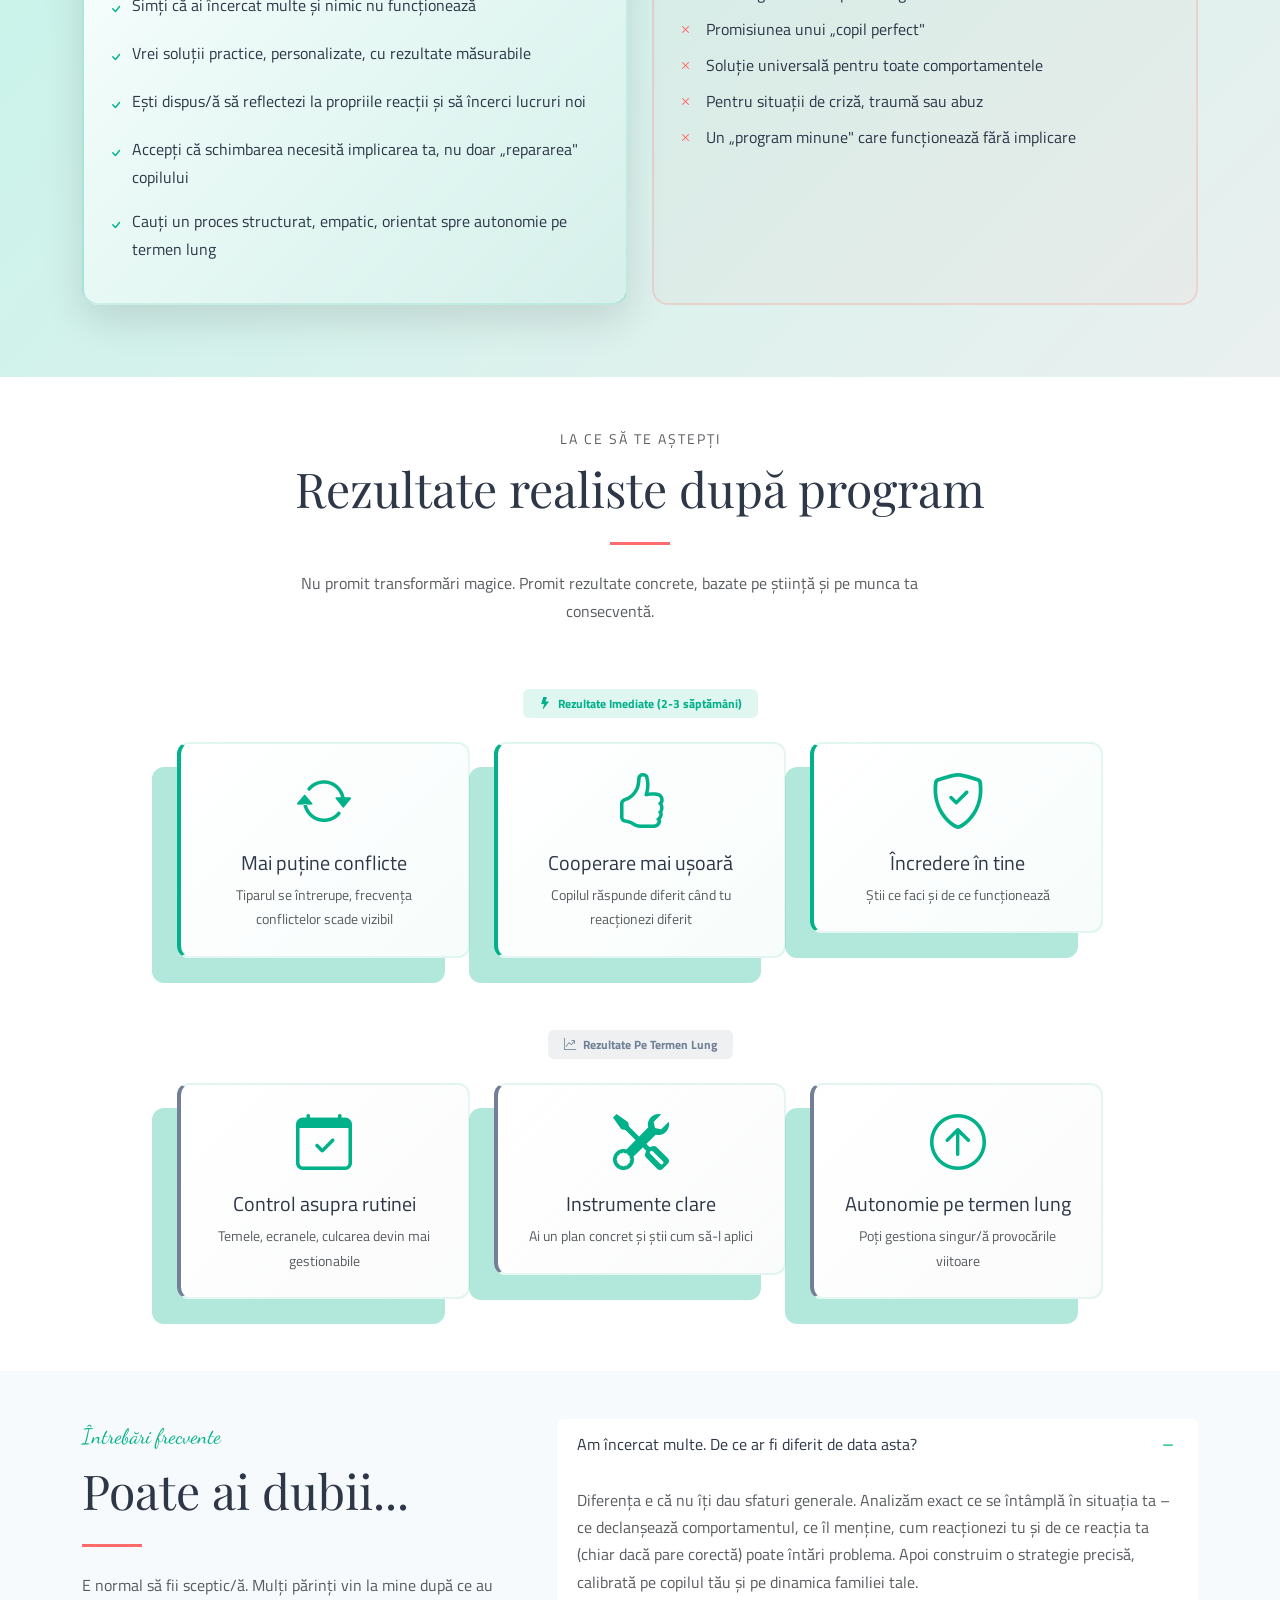
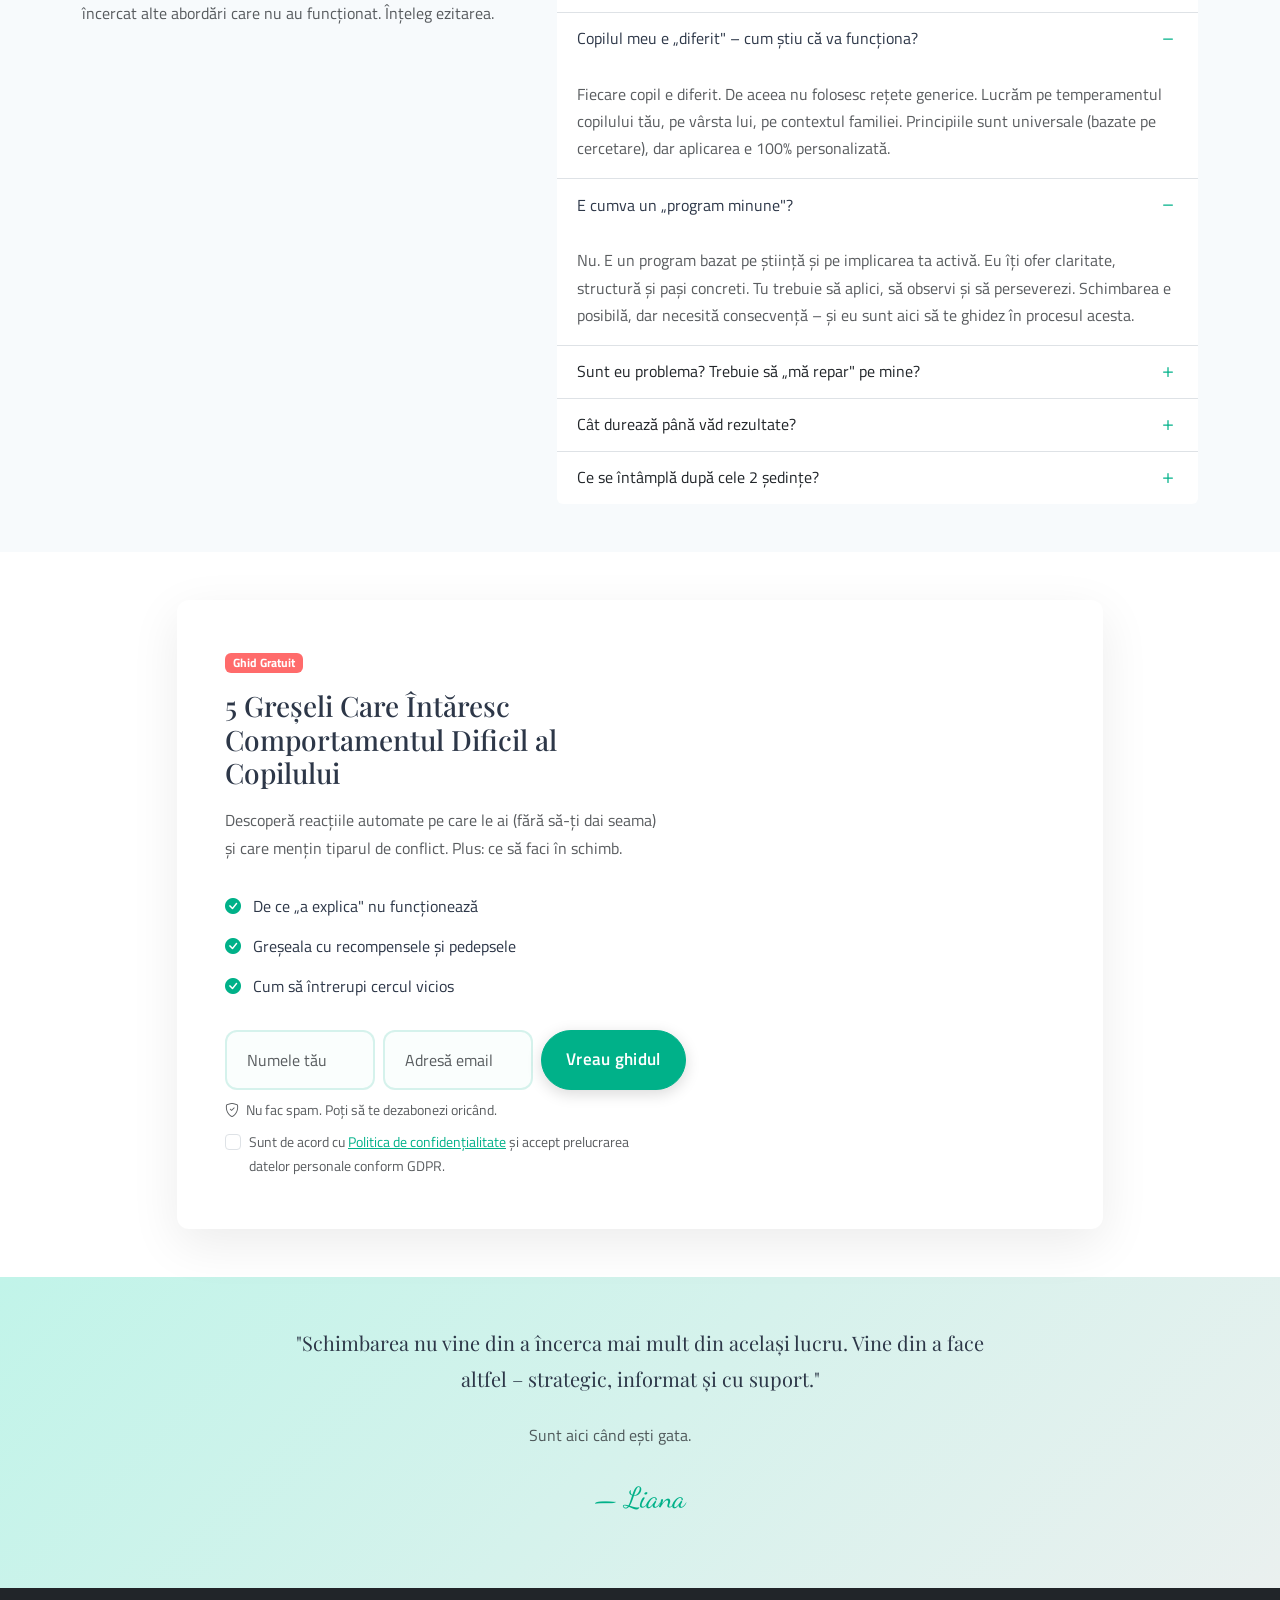
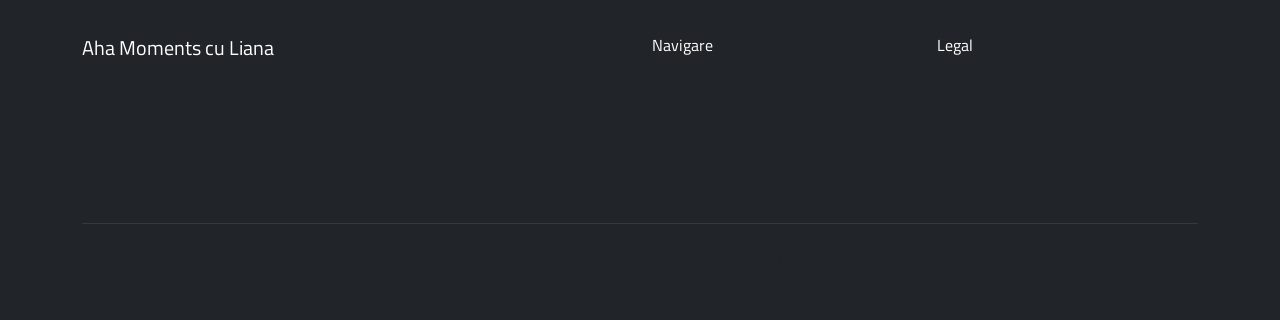
==== commit a240d7ff: "Replicate Thrive Builder design sections exactly as redesigned Implement exact replication of redesi" ====
--- a/index.html
+++ b/index.html
@@ -44,18 +44,25 @@
   </nav>
 
   <!-- Hero Section -->
-  <section class="hero-section position-relative overflow-hidden">
-    <div class="container">
-      <div class="row justify-content-center align-items-center">
-        <div class="col-lg-8 text-center">
-          <p class="hero-tagline handwritten-font mb-3" style="font-size: 1.5rem; font-weight: 600; text-transform: none; letter-spacing: 0;">Pentru părinții care simt că „nimic nu funcționează"</p>
-          <h1 class="display-3 fw-bold hero-title mb-4">Te simți blocat/ă în conflicte care se repetă cu copilul tău?</h1>
-          <p class="lead mb-4">Învață cum să schimbi dinamica părinte–copil prin intervenții personalizate, clare și eficiente, <strong>fără țipete sau vinovăție.</strong></p>
-          <div class="d-flex flex-column flex-sm-row gap-3 mb-4 justify-content-center">
-            <a href="#start" class="btn btn-primary btn-lg px-5 py-3">Vreau să schimb ceva</a>
-            <a href="#ghid-gratuit" class="btn btn-outline-primary btn-lg px-4 py-3"><i class="bi bi-download me-2"></i>Ghid gratuit</a>
-          </div>
-          <p class="small text-muted"><i class="bi bi-shield-check me-1"></i> Strategii clare, blânde și eficiente, orientate spre schimbări vizibile</p>
+  <section class="hero-section py-5">
+    <div class="container">
+      <div class="row align-items-center g-4">
+        <div class="col-lg-6 mb-4 mb-lg-0">
+          <div class="hero-image-wrapper position-relative">
+            <img src="https://images.unsplash.com/photo-1612349317150-e413f6a5b16d?w=800" alt="Mamă și copil într-o relație calmă și conectată" class="img-fluid rounded-4 shadow-offset-teal">
+          </div>
+        </div>
+        <div class="col-lg-6">
+          <div class="hero-content-box bg-white p-4 p-lg-5 rounded-4 shadow">
+            <p class="handwritten-font text-primary mb-3" style="font-size: 1.3rem; font-weight: 600;">Pentru părinții care simt că „nimic nu funcționează"</p>
+            <h1 class="display-4 fw-bold mb-4">Schimbă dinamica și adu mai multă liniște în relația cu copilul tău!</h1>
+            <p class="lead mb-4">Te ajut să îmbunătățești relația părinte-copil prin intervenții personalizate, clare și eficiente, <strong>fără țipete sau vinovăție.</strong></p>
+            <div class="d-grid d-sm-flex gap-3 mb-4">
+              <a href="#start" class="btn btn-primary btn-lg px-5 py-3">Vreau să schimb ceva</a>
+              <a href="#ghid-gratuit" class="btn btn-outline-primary btn-lg px-4 py-3"><i class="bi bi-download me-2"></i>Ghid gratuit</a>
+            </div>
+            <p class="small text-muted mb-0"><i class="bi bi-shield-check me-1"></i> Strategii clare, blânde și eficiente, orientate spre schimbări vizibile</p>
+          </div>
         </div>
       </div>
     </div>
@@ -138,42 +145,35 @@
   </section>
 
   <!-- Understanding Section -->
-  <section class="understanding-section py-5">
+  <section class="understanding-section py-5" style="background: linear-gradient(156deg,rgba(0,177,137,0.95) 0%,rgba(15,86,70,0.9) 100%);">
+    <div class="container py-5">
+      <div class="row justify-content-center">
+        <div class="col-lg-8">
+          <div class="understanding-quote-card bg-white p-5 rounded-4 shadow-lg text-center">
+            <div class="quote-icon-top mb-4">
+              <i class="bi bi-quote text-primary" style="font-size: 4rem;"></i>
+            </div>
+            <p class="lead mb-4" style="font-size: 1.5rem; line-height: 1.8;">Orice aș încerca, nu funcționează. Mă simt pierdut și neputincios. Frecvența conflictelor crește, copilul nu cooperează, iar eu ajung să reacționez într-un mod care îmi provoacă vinovăție și frustrare.</p>
+            <div class="understanding-footer mb-4">
+              <p class="text-dark mb-2"><strong>Dacă te regăsești în aceste cuvinte, nu ești singur/ă.</strong></p>
+              <p class="text-primary mb-0 fw-semibold">Și există o cale de ieșire – una clară, structurată și aplicabilă imediat.</p>
+            </div>
+            <div class="quote-icon-bottom mt-4">
+              <i class="bi bi-quote text-primary" style="font-size: 4rem; display: inline-block; transform: rotate(180deg);"></i>
+            </div>
+          </div>
+        </div>
+      </div>
+    </div>
+  </section>
+
+  <!-- About Liana Section -->
+  <section id="despre" class="about-section py-5">
     <div class="container">
       <div class="row align-items-center">
         <div class="col-lg-6 mb-4 mb-lg-0">
-          <div class="understanding-visual text-center p-5">
-            <div class="emotion-icon mb-4">
-              <i class="bi bi-emoji-frown display-1"></i>
-              <i class="bi bi-arrow-right mx-3 display-4"></i>
-              <i class="bi bi-emoji-smile display-1"></i>
-            </div>
-            <h5 class="text-primary mb-3">Din frustrare în claritate</h5>
-            <p class="text-muted small mb-0">Parcursul pe care îl vom face împreună</p>
-          </div>
-        </div>
-        <div class="col-lg-6">
-          <div class="understanding-card p-4 p-lg-5">
-            <div class="quote-mark-small mb-3">"</div>
-            <p class="understanding-quote-text mb-4">Orice aș încerca, nu funcționează. Mă simt pierdut și neputincios. Frecvența conflictelor crește, copilul nu cooperează, iar eu ajung să reacționez într-un mod care îmi provoacă vinovăție și frustrare.</p>
-            <div class="understanding-footer">
-              <p class="text-muted mb-2"><strong>Dacă te regăsești în aceste cuvinte, nu ești singur/ă.</strong></p>
-              <p class="text-primary mb-0">Și există o cale de ieșire – una clară, structurată și aplicabilă imediat.</p>
-            </div>
-          </div>
-        </div>
-      </div>
-    </div>
-  </section>
-
-  <!-- About Liana Section -->
-  <section id="despre" class="about-section py-5">
-    <div class="container">
-      <div class="row align-items-center">
-        <div class="col-lg-6 mb-4 mb-lg-0">
-          <div class="about-image-wrapper">
-            <div class="about-image rounded-4 shadow-lg" style="background-image: url('https://images.unsplash.com/photo-1573497019940-1c28c88b4f3e?w=800');" role="img" aria-label="Liana - Specialist în modificare comportamentală"></div>
-            <div class="image-accent"></div>
+          <div class="about-image-wrapper position-relative">
+            <img src="https://images.unsplash.com/photo-1573497019940-1c28c88b4f3e?w=800" alt="Liana" class="img-fluid rounded-4 shadow-offset-coral">
           </div>
         </div>
         <div class="col-lg-6">
@@ -181,9 +181,9 @@
             <span class="text-uppercase text-muted small letter-spacing">Cine te ghidează</span>
             <h2 class="display-5 serif-font mt-2 mb-4">Bună, sunt Liana</h2>
             <div class="decorative-line mb-4"></div>
-            <p class="text-muted mb-4">Sunt specialist în modificare cognitiv-comportamentală și intervenție strategică de scurtă durată. Lucrez cu părinți care se confruntă cu comportamente dificile și repetitive ale copiilor – și care simt că orice încearcă nu funcționează.</p>
-            <p class="text-muted mb-4">Abordarea mea este diferită: <strong>nu ofer sfaturi generale de parenting</strong>, ci soluții personalizate, calibrate strategic și aplicabile imediat. Identificăm împreună tiparele care mențin problema și construim alternative funcționale care schimbă rapid dinamica.</p>
-            <p class="text-muted mb-4">Lucrez pe situația reală din casa ta, pe temperamentul copilului și pe stilul relațional al familiei – într-o atmosferă caldă și empatică, dar cu acțiuni specifice și eficiente.</p>
+            <p class="text-muted mb-4">Mamă și licențiată în psihologie. Am trăit și lucrat în România, Spania și Danemarca, <span class="text-warning fw-semibold">într-o familie internațională</span>, ceea ce mi-a oferit o perspectivă largă asupra diferitelor culturi parentale și educaționale.</p>
+            <p class="text-muted mb-4">M-am specializat în <span class="text-warning fw-semibold">intervenție strategică de scurtă durată, modificare cognitiv-comportamentală și Compassionate Inquiry</span> – abordări care se concentrează pe schimbări concrete, rapide și sustenabile în dinamica familială.</p>
+            <p class="text-muted mb-4">Lucrez cu părinți care simt că au încercat tot și nimic nu funcționează. <span class="text-warning fw-semibold">Abordarea mea nu se bazează pe sfaturi generale</span>, ci pe strategii personalizate, calibrate pentru situația ta specifică și temperamentul copilului tău.</p>
             <div class="about-credentials">
               <div class="row g-3 mt-2">
                 <div class="col-md-4">
@@ -191,7 +191,7 @@
                     <div class="cert-icon mb-3">
                       <i class="bi bi-mortarboard display-5 text-primary"></i>
                     </div>
-                    <h6 class="mb-0">Modificare cognitiv-comportamentală</h6>
+                    <h6 class="mb-0">Licențiată în Psihologie</h6>
                   </div>
                 </div>
                 <div class="col-md-4">
@@ -199,7 +199,7 @@
                     <div class="cert-icon mb-3">
                       <i class="bi bi-lightning display-5 text-primary"></i>
                     </div>
-                    <h6 class="mb-0">Intervenție strategică scurtă</h6>
+                    <h6 class="mb-0">Intervenție Strategică</h6>
                   </div>
                 </div>
                 <div class="col-md-4">
@@ -287,59 +287,52 @@
   </section>
 
   <!-- Problem Cycle Section -->
-  <section class="problem-section py-5">
-    <div class="container">
+  <section class="problem-section py-5" style="background: linear-gradient(156deg,rgba(0,177,137,0.95) 0%,rgba(15,86,70,0.9) 100%);">
+    <div class="container py-5">
       <div class="row justify-content-center mb-5">
-        <div class="col-lg-8 text-center">
-          <span class="handwritten-font text-primary" style="font-size: 1.3rem;">Ce se întâmplă cu adevărat</span>
+        <div class="col-lg-8 text-center text-white">
+          <span class="handwritten-font" style="font-size: 1.3rem; opacity: 0.9;">Ce se întâmplă cu adevărat</span>
           <h2 class="display-5 serif-font mt-2 mb-4">Problema nu e copilul. Și nici tu.</h2>
-          <div class="decorative-line mx-auto mb-4"></div>
-          <p class="text-muted">Problema este <strong>tiparul de interacțiune</strong> care s-a format între voi – un cerc în care reacțiile tale automate și comportamentul copilului se întăresc reciproc, lăsându-te epuizat/ă, vinovat/ă și cu sentimentul că „nu ești un părinte bun".</p>
-          <p class="text-muted mb-0">Iar adevărul este: <strong class="text-primary">parenting-ul nu ar trebui să fie așa de greu.</strong></p>
-        </div>
-      </div>
-
-      <!-- Circular Cycle Diagram -->
-      <div class="row justify-content-center mb-5">
-        <div class="col-lg-10">
-          <div class="problem-cycle-container">
-            <div class="cycle-item cycle-item-1">
-              <div class="cycle-number">1</div>
-              <h5 class="mb-2">Comportamentul apare</h5>
-              <p class="small mb-0">Copilul refuză, plânge, se opune sau cere ecrane. Tu reacționezi într-un mod care ți se pare normal.</p>
-              <div class="cycle-arrow cycle-arrow-1">
-                <i class="bi bi-arrow-right"></i>
-              </div>
-            </div>
-
-            <div class="cycle-item cycle-item-2">
-              <div class="cycle-number">2</div>
-              <h5 class="mb-2">Reacția întărește</h5>
-              <p class="small mb-0">Fără să știi, reacția ta (chiar și cea „corectă") poate întări comportamentul pe care vrei să-l oprești.</p>
-              <div class="cycle-arrow cycle-arrow-2">
-                <i class="bi bi-arrow-right"></i>
-              </div>
-            </div>
-
-            <div class="cycle-item cycle-item-3">
-              <div class="cycle-number">3</div>
-              <h5 class="mb-2">Tiparul se repetă</h5>
-              <p class="small mb-0">Același scenariu, aceleași conflicte. Frustrare pentru amândoi. Și senzația că „nimic nu merge".</p>
-              <div class="cycle-arrow cycle-arrow-3">
-                <i class="bi bi-arrow-left"></i>
-              </div>
-            </div>
-
-            <div class="cycle-center">
-              <i class="bi bi-arrow-repeat display-4"></i>
-            </div>
-          </div>
-        </div>
+          <p class="mb-3">Problema este <strong>tiparul de interacțiune</strong> care s-a format între voi – un cerc în care reacțiile tale automate și comportamentul copilului se întăresc reciproc, lăsându-te epuizat/ă, vinovat/ă și cu sentimentul că „nu ești un părinte bun".</p>
+          <p class="mb-0">Iar adevărul este: <strong>parenting-ul nu ar trebui să fie așa de greu.</strong></p>
+        </div>
+      </div>
+
+      <!-- Simple 3-Column Grid -->
+      <div class="row g-4 mb-5">
+        <div class="col-md-4">
+          <div class="bg-white p-4 rounded-4 shadow text-center h-100">
+            <div class="step-number-badge mx-auto mb-3" style="background: linear-gradient(135deg, var(--color-primary) 0%, var(--color-secondary) 100%);">1</div>
+            <h5 class="mb-3">Comportamentul apare</h5>
+            <p class="small text-muted mb-0">Copilul refuză, plânge, se opune sau cere ecrane. Tu reacționezi într-un mod care ți se pare normal.</p>
+          </div>
+        </div>
+
+        <div class="col-md-4">
+          <div class="bg-white p-4 rounded-4 shadow text-center h-100">
+            <div class="step-number-badge mx-auto mb-3" style="background: linear-gradient(135deg, var(--color-primary) 0%, var(--color-secondary) 100%);">2</div>
+            <h5 class="mb-3">Reacția întărește</h5>
+            <p class="small text-muted mb-0">Fără să știi, reacția ta (chiar și cea „corectă") poate întări comportamentul pe care vrei să-l oprești.</p>
+          </div>
+        </div>
+
+        <div class="col-md-4">
+          <div class="bg-white p-4 rounded-4 shadow text-center h-100">
+            <div class="step-number-badge mx-auto mb-3" style="background: linear-gradient(135deg, var(--color-primary) 0%, var(--color-secondary) 100%);">3</div>
+            <h5 class="mb-3">Tiparul se repetă</h5>
+            <p class="small text-muted mb-0">Același scenariu, aceleași conflicte. Frustrare pentru amândoi. Și senzația că „nimic nu merge".</p>
+          </div>
+        </div>
+      </div>
+
+      <!-- Down Arrow -->
+      <div class="text-center mb-5">
+        <i class="bi bi-arrow-down display-1 text-white"></i>
       </div>
 
       <div class="row justify-content-center">
         <div class="col-lg-8">
-          <div class="breakthrough-card text-center p-5 rounded-4">
+          <div class="bg-white text-center p-5 rounded-4 shadow-lg">
             <h4 class="serif-font mb-3"><strong>Vestea bună?</strong> Când schimbi un singur element din acest tipar, întreaga dinamică se transformă.</h4>
             <p class="mb-0">Aici intru eu în scenă – să te ajut să identifici exact ce menține problema și să construim împreună o strategie clară, aplicabilă imediat.</p>
           </div>
@@ -353,7 +346,7 @@
     <div class="container">
       <div class="row align-items-center">
         <div class="col-lg-6 order-lg-2 mb-4 mb-lg-0">
-          <div class="program-image rounded-4 shadow-lg" style="background-image: url('https://images.unsplash.com/photo-1517245386807-bb43f82c33c4?w=800');" role="img" aria-label="Ședință de consultanță online"></div>
+          <img src="https://images.unsplash.com/photo-1517245386807-bb43f82c33c4?w=800" alt="Ședință de consultanță online" class="img-fluid rounded-4 shadow-offset-coral">
         </div>
         <div class="col-lg-6 order-lg-1">
           <span class="text-uppercase text-muted small letter-spacing">Programul</span>
@@ -384,14 +377,20 @@
     </div>
   </section>
 
-  <!-- Full Width Image Section -->
-  <section class="full-image-section">
-    <div class="parallax-bg" style="background-image: url('https://images.unsplash.com/photo-1476703993599-0035a21b17a9?w=1920');"></div>
-    <div class="parallax-overlay"></div>
-    <div class="parallax-content">
-      <div class="container text-center text-white">
-        <h3 class="display-6 serif-font mb-3 mx-auto">"Când părintele începe să perceapă comportamentul copilului diferit, reacțiile se schimbă, iar relația se îmbunătățește."</h3>
-        <p class="mb-0 mx-auto">— Liana</p>
+  <!-- Quote Section -->
+  <section class="quote-section py-5" style="background: linear-gradient(156deg,rgba(0,177,137,0.95) 0%,rgba(15,86,70,0.9) 100%);">
+    <div class="container py-5">
+      <div class="row justify-content-center align-items-center">
+        <div class="col-auto text-white d-none d-md-block">
+          <i class="bi bi-quote" style="font-size: 6rem; opacity: 0.5;"></i>
+        </div>
+        <div class="col-lg-8 text-center text-white">
+          <h3 class="display-6 serif-font mb-3">"Când părintele începe să perceapă comportamentul copilului diferit, reacțiile se schimbă, iar relația se îmbunătățește."</h3>
+          <p class="mb-0 handwritten-font" style="font-size: 1.5rem;">— Liana</p>
+        </div>
+        <div class="col-auto text-white d-none d-md-block">
+          <i class="bi bi-quote" style="font-size: 6rem; opacity: 0.5; display: inline-block; transform: rotate(180deg);"></i>
+        </div>
       </div>
     </div>
   </section>
@@ -407,59 +406,41 @@
         </div>
       </div>
 
-      <div class="zigzag-steps">
-        <!-- Step 1 - Left -->
-        <div class="row align-items-center mb-5 step-row">
-          <div class="col-lg-6 order-lg-1 mb-4 mb-lg-0">
-            <div class="step-number-badge">1</div>
-            <h4 class="mb-3">Completezi formularul de intake</h4>
-            <p class="text-muted">Îmi descrii situația concretă cu care te confrunți. Acest pas mă ajută să înțeleg contextul înainte să ne întâlnim.</p>
-          </div>
-          <div class="col-lg-6 order-lg-2">
-            <div class="step-visual bg-light rounded-4 p-5 text-center">
-              <i class="bi bi-pencil-square display-1 text-primary"></i>
-            </div>
-          </div>
-        </div>
-
-        <!-- Step 2 - Right -->
-        <div class="row align-items-center mb-5 step-row">
-          <div class="col-lg-6 order-lg-2 mb-4 mb-lg-0">
-            <div class="step-number-badge">2</div>
-            <h4 class="mb-3">Ședința 1: Analiză și claritate</h4>
-            <p class="text-muted">Identificăm împreună tiparul de interacțiune, reacțiile automate și ce anume menține comportamentul problematic. Pleci cu primele înțelegeri și direcții clare.</p>
-          </div>
-          <div class="col-lg-6 order-lg-1">
-            <div class="step-visual bg-light rounded-4 p-5 text-center">
-              <i class="bi bi-search display-1 text-primary"></i>
-            </div>
-          </div>
-        </div>
-
-        <!-- Step 3 - Left -->
-        <div class="row align-items-center mb-5 step-row">
-          <div class="col-lg-6 order-lg-1 mb-4 mb-lg-0">
-            <div class="step-number-badge">3</div>
-            <h4 class="mb-3">Primești planul personalizat</h4>
-            <p class="text-muted">Document PDF cu: comportamentul țintă, analiza acestuia, strategii de schimbare cu pași concreți și reguli de aplicare. Începi să implementezi și monitorizezi progresul.</p>
-          </div>
-          <div class="col-lg-6 order-lg-2">
-            <div class="step-visual bg-light rounded-4 p-5 text-center">
-              <i class="bi bi-file-earmark-text display-1 text-primary"></i>
-            </div>
-          </div>
-        </div>
-
-        <!-- Step 4 - Right -->
-        <div class="row align-items-center step-row">
-          <div class="col-lg-6 order-lg-2 mb-4 mb-lg-0">
-            <div class="step-number-badge">4</div>
-            <h4 class="mb-3">Ședința 2: Evaluare și ajustare</h4>
-            <p class="text-muted">Analizăm ce a funcționat, ce nu, și ajustăm strategia. Consolidăm schimbarea și te pregătesc să gestionezi autonom provocările viitoare.</p>
-          </div>
-          <div class="col-lg-6 order-lg-1">
-            <div class="step-visual bg-light rounded-4 p-5 text-center">
-              <i class="bi bi-check-circle display-1 text-primary"></i>
+      <div class="row align-items-center">
+        <div class="col-lg-6 mb-4 mb-lg-0">
+          <img src="https://images.unsplash.com/photo-1517245386807-bb43f82c33c4?w=800" alt="Consultanță online" class="img-fluid rounded-4 shadow-offset-coral">
+        </div>
+        <div class="col-lg-6">
+          <div class="ps-lg-4">
+            <div class="row g-4">
+              <div class="col-md-6">
+                <div class="how-it-works-step">
+                  <div class="step-number-badge mb-3" style="background: linear-gradient(135deg, var(--color-primary) 0%, var(--color-secondary) 100%);">1</div>
+                  <h5 class="mb-2">Completezi formularul de intake</h5>
+                  <p class="text-muted small mb-0">Îmi descrii situația concretă cu care te confrunți. Acest pas mă ajută să înțeleg contextul înainte să ne întâlnim.</p>
+                </div>
+              </div>
+              <div class="col-md-6">
+                <div class="how-it-works-step">
+                  <div class="step-number-badge mb-3" style="background: linear-gradient(135deg, var(--color-primary) 0%, var(--color-secondary) 100%);">2</div>
+                  <h5 class="mb-2">Ședința 1: Analiză și claritate</h5>
+                  <p class="text-muted small mb-0">Identificăm împreună tiparul de interacțiune, reacțiile automate și ce anume menține comportamentul problematic.</p>
+                </div>
+              </div>
+              <div class="col-md-6">
+                <div class="how-it-works-step">
+                  <div class="step-number-badge mb-3" style="background: linear-gradient(135deg, var(--color-primary) 0%, var(--color-secondary) 100%);">3</div>
+                  <h5 class="mb-2">Primești planul personalizat</h5>
+                  <p class="text-muted small mb-0">Document PDF cu comportamentul țintă, analiza acestuia, strategii de schimbare cu pași concreți și reguli de aplicare.</p>
+                </div>
+              </div>
+              <div class="col-md-6">
+                <div class="how-it-works-step">
+                  <div class="step-number-badge mb-3" style="background: linear-gradient(135deg, var(--color-primary) 0%, var(--color-secondary) 100%);">4</div>
+                  <h5 class="mb-2">Ședința 2: Evaluare și ajustare</h5>
+                  <p class="text-muted small mb-0">Analizăm ce a funcționat, ce nu, și ajustăm strategia. Consolidăm schimbarea și te pregătesc pentru viitor.</p>
+                </div>
+              </div>
             </div>
           </div>
         </div>
@@ -468,7 +449,7 @@
   </section>
 
   <!-- Timeline Section -->
-  <section class="timeline-section py-5 bg-white">
+  <section class="timeline-section py-5 bg-light">
     <div class="container">
       <div class="row justify-content-center mb-5">
         <div class="col-lg-8 text-center">
@@ -477,59 +458,39 @@
           <div class="decorative-line mx-auto mb-4"></div>
         </div>
       </div>
+      <div class="row g-4 mb-4">
+        <div class="col-md-6">
+          <div class="bg-white p-4 rounded-4 border h-100">
+            <h6 class="text-primary mb-2">Săptămâna 1</h6>
+            <h5 class="mb-3">Prima Ședință & Claritate</h5>
+            <p class="text-muted small mb-0">Vei avea claritate asupra tiparului relațional și vei primi primele direcții concrete. Vei începe să observi altfel interacțiunile cu copilul.</p>
+          </div>
+        </div>
+        <div class="col-md-6">
+          <div class="bg-white p-4 rounded-4 border h-100">
+            <h6 class="text-primary mb-2">Săptămânile 2-3</h6>
+            <h5 class="mb-3">Implementare & Primele Schimbări</h5>
+            <p class="text-muted small mb-0">Primești planul personalizat și începi implementarea strategiilor. Multe familii observă primele schimbări vizibile – frecvența conflictelor scade, copilul cooperează mai ușor.</p>
+          </div>
+        </div>
+        <div class="col-md-6">
+          <div class="bg-white p-4 rounded-4 border h-100">
+            <h6 class="text-primary mb-2">Săptămâna 3-4</h6>
+            <h5 class="mb-3">Follow-up & Consolidare</h5>
+            <p class="text-muted small mb-0">Evaluăm ce a funcționat, ajustăm strategia și consolidăm schimbarea. Pleci cu încredere și autonomie în gestionarea provocărilor.</p>
+          </div>
+        </div>
+        <div class="col-md-6">
+          <div class="bg-white p-4 rounded-4 border h-100">
+            <h6 class="text-primary mb-2">Pe termen lung</h6>
+            <h5 class="mb-3">Autonomie & Menținere</h5>
+            <p class="text-muted small mb-0">Continui să aplici strategiile și să gestionezi autonom situațiile noi. Ai instrumentele necesare să menții dinamica funcțională și să previi revenirea la vechile tipare.</p>
+          </div>
+        </div>
+      </div>
       <div class="row justify-content-center">
-        <div class="col-lg-11">
-          <div class="visual-timeline">
-            <div class="timeline-line"></div>
-
-            <div class="timeline-milestone">
-              <div class="milestone-marker">
-                <div class="milestone-dot"></div>
-                <div class="milestone-label">Săptămâna 1</div>
-              </div>
-              <div class="milestone-content">
-                <h5 class="mb-2">Prima Ședință & Claritate</h5>
-                <p class="small mb-0">Vei avea claritate asupra tiparului relațional și vei primi primele direcții concrete. Vei începe să observi altfel interacțiunile cu copilul.</p>
-              </div>
-            </div>
-
-            <div class="timeline-milestone">
-              <div class="milestone-marker">
-                <div class="milestone-dot"></div>
-                <div class="milestone-label">Săptămânile 2-3</div>
-              </div>
-              <div class="milestone-content">
-                <h5 class="mb-2">Implementare & Primele Schimbări</h5>
-                <p class="small mb-0">Primești planul personalizat și începi implementarea strategiilor. Multe familii observă primele schimbări vizibile – frecvența conflictelor scade, copilul cooperează mai ușor.</p>
-              </div>
-            </div>
-
-            <div class="timeline-milestone">
-              <div class="milestone-marker">
-                <div class="milestone-dot"></div>
-                <div class="milestone-label">Săptămâna 3-4</div>
-              </div>
-              <div class="milestone-content">
-                <h5 class="mb-2">Follow-up & Consolidare</h5>
-                <p class="small mb-0">Evaluăm ce a funcționat, ajustăm strategia și consolidăm schimbarea. Pleci cu încredere și autonomie în gestionarea provocărilor.</p>
-              </div>
-            </div>
-
-            <div class="timeline-milestone">
-              <div class="milestone-marker">
-                <div class="milestone-dot milestone-dot-final"></div>
-                <div class="milestone-label">Pe termen lung</div>
-              </div>
-              <div class="milestone-content">
-                <h5 class="mb-2">Autonomie & Menținere</h5>
-                <p class="small mb-0">Continui să aplici strategiile și să gestionezi autonom situațiile noi. Ai instrumentele necesare să menții dinamica funcțională și să previi revenirea la vechile tipare.</p>
-              </div>
-            </div>
-          </div>
-
-          <div class="text-center mt-5 pt-4">
-            <p class="text-muted mx-auto"><em>Viteza schimbării depinde de specificul situației și de consecvența ta în aplicare. Majoritatea părinților văd îmbunătățiri vizibile în primele 2-3 săptămâni.</em></p>
-          </div>
+        <div class="col-lg-8 text-center">
+          <p class="text-muted"><em>Viteza schimbării depinde de specificul situației și de consecvența ta în aplicare. Majoritatea părinților văd îmbunătățiri vizibile în primele 2-3 săptămâni.</em></p>
         </div>
       </div>
     </div>
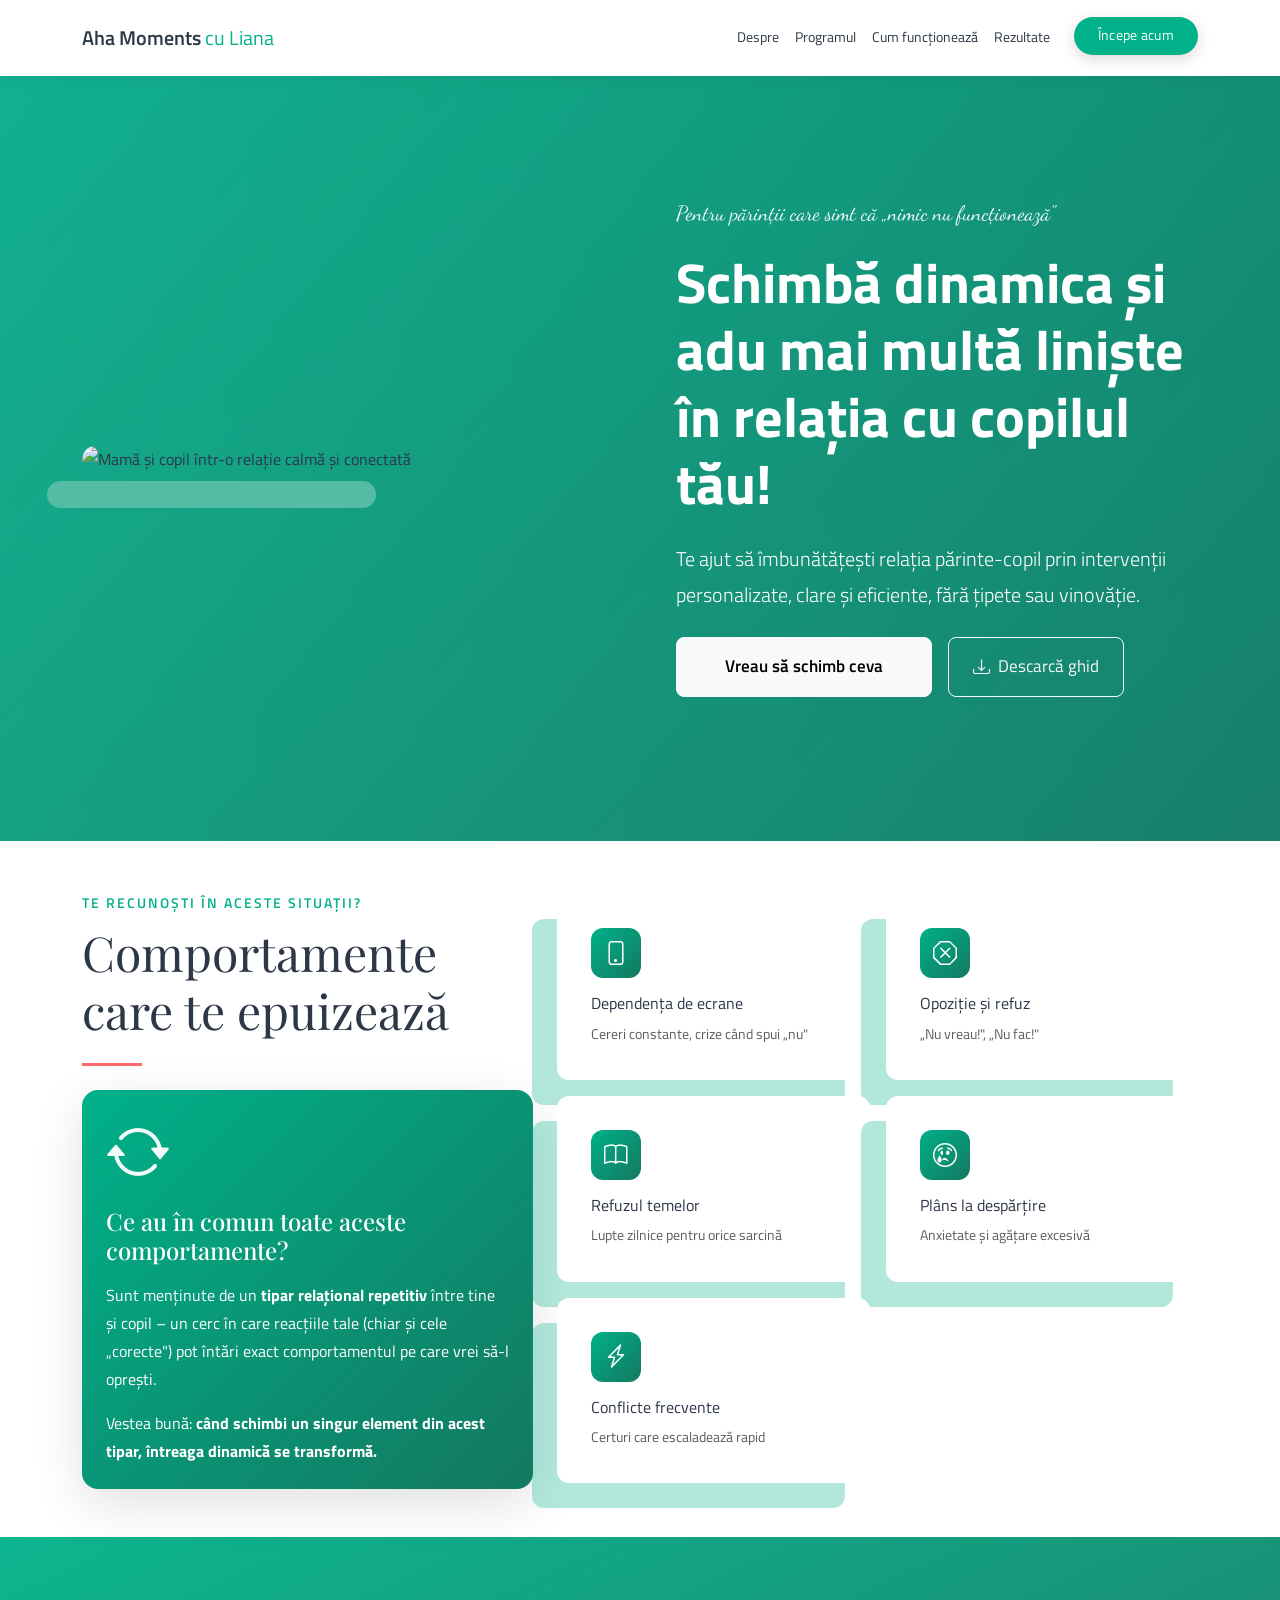
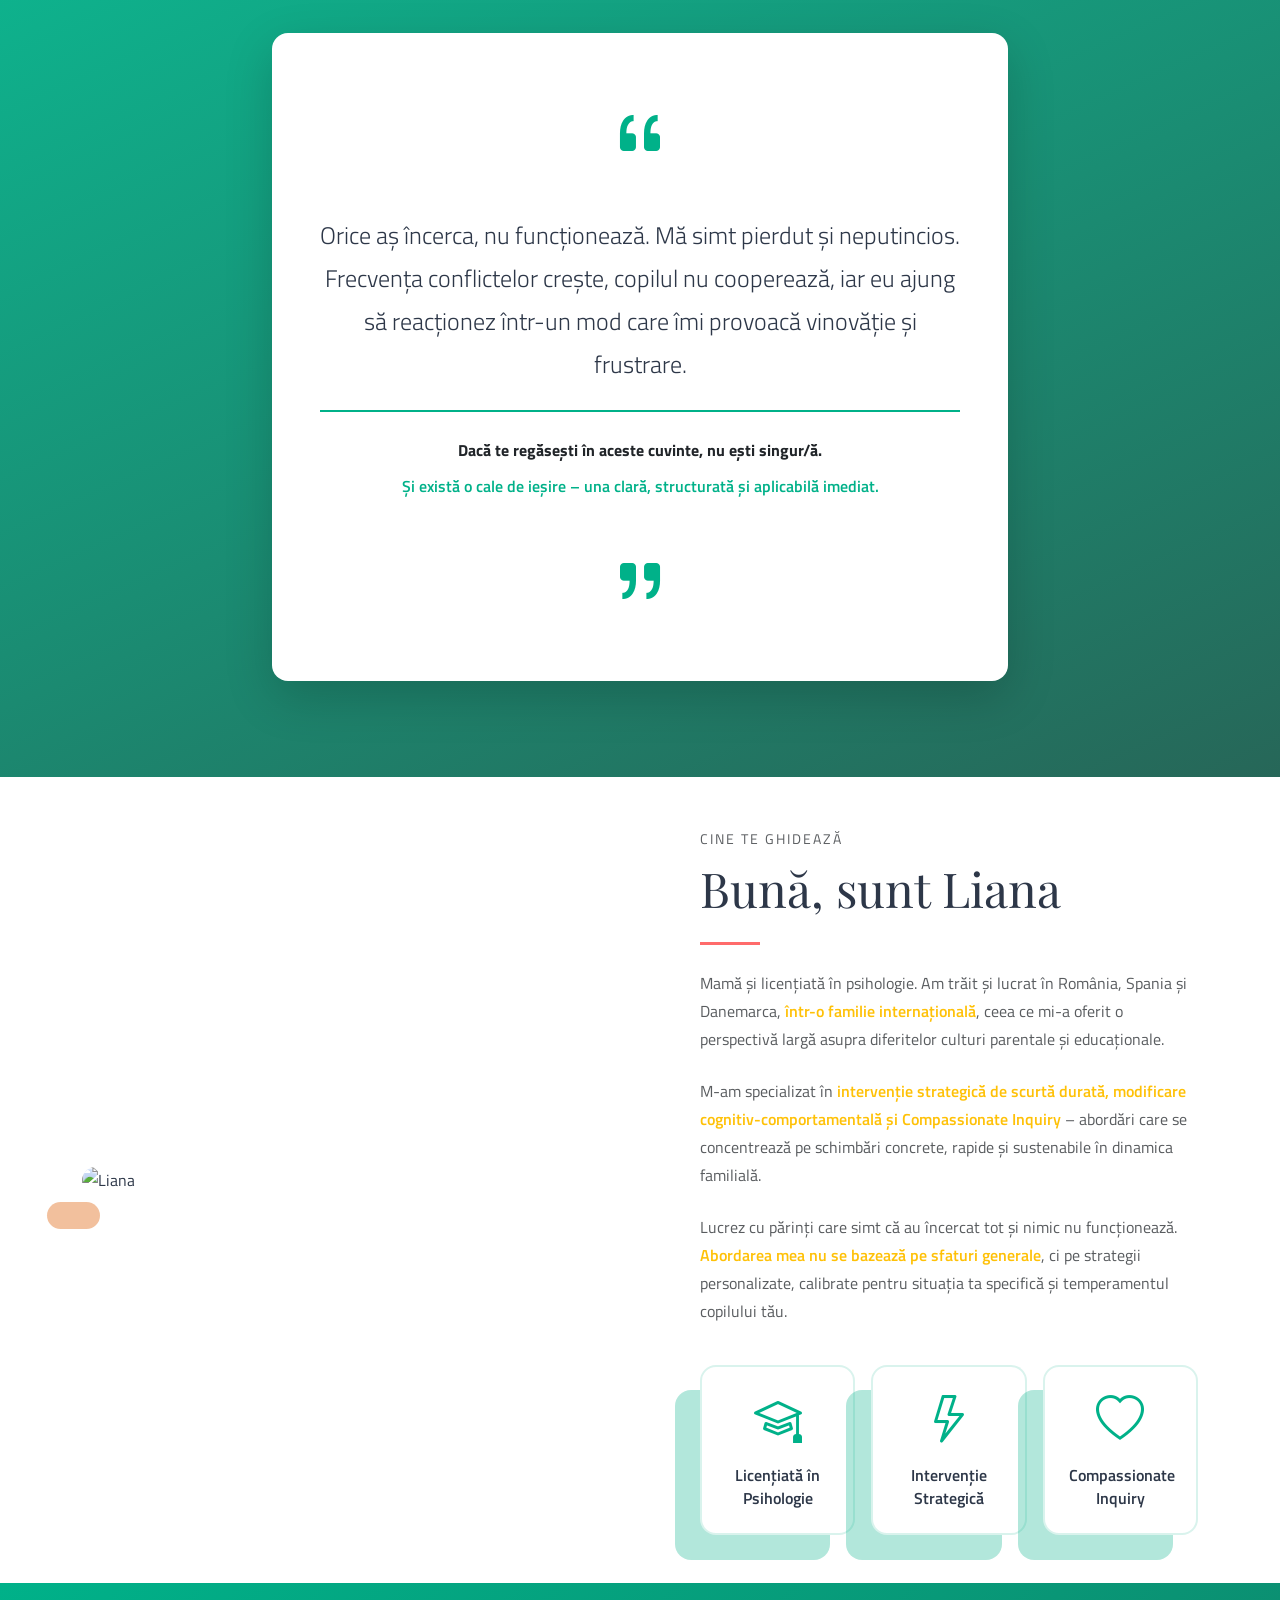
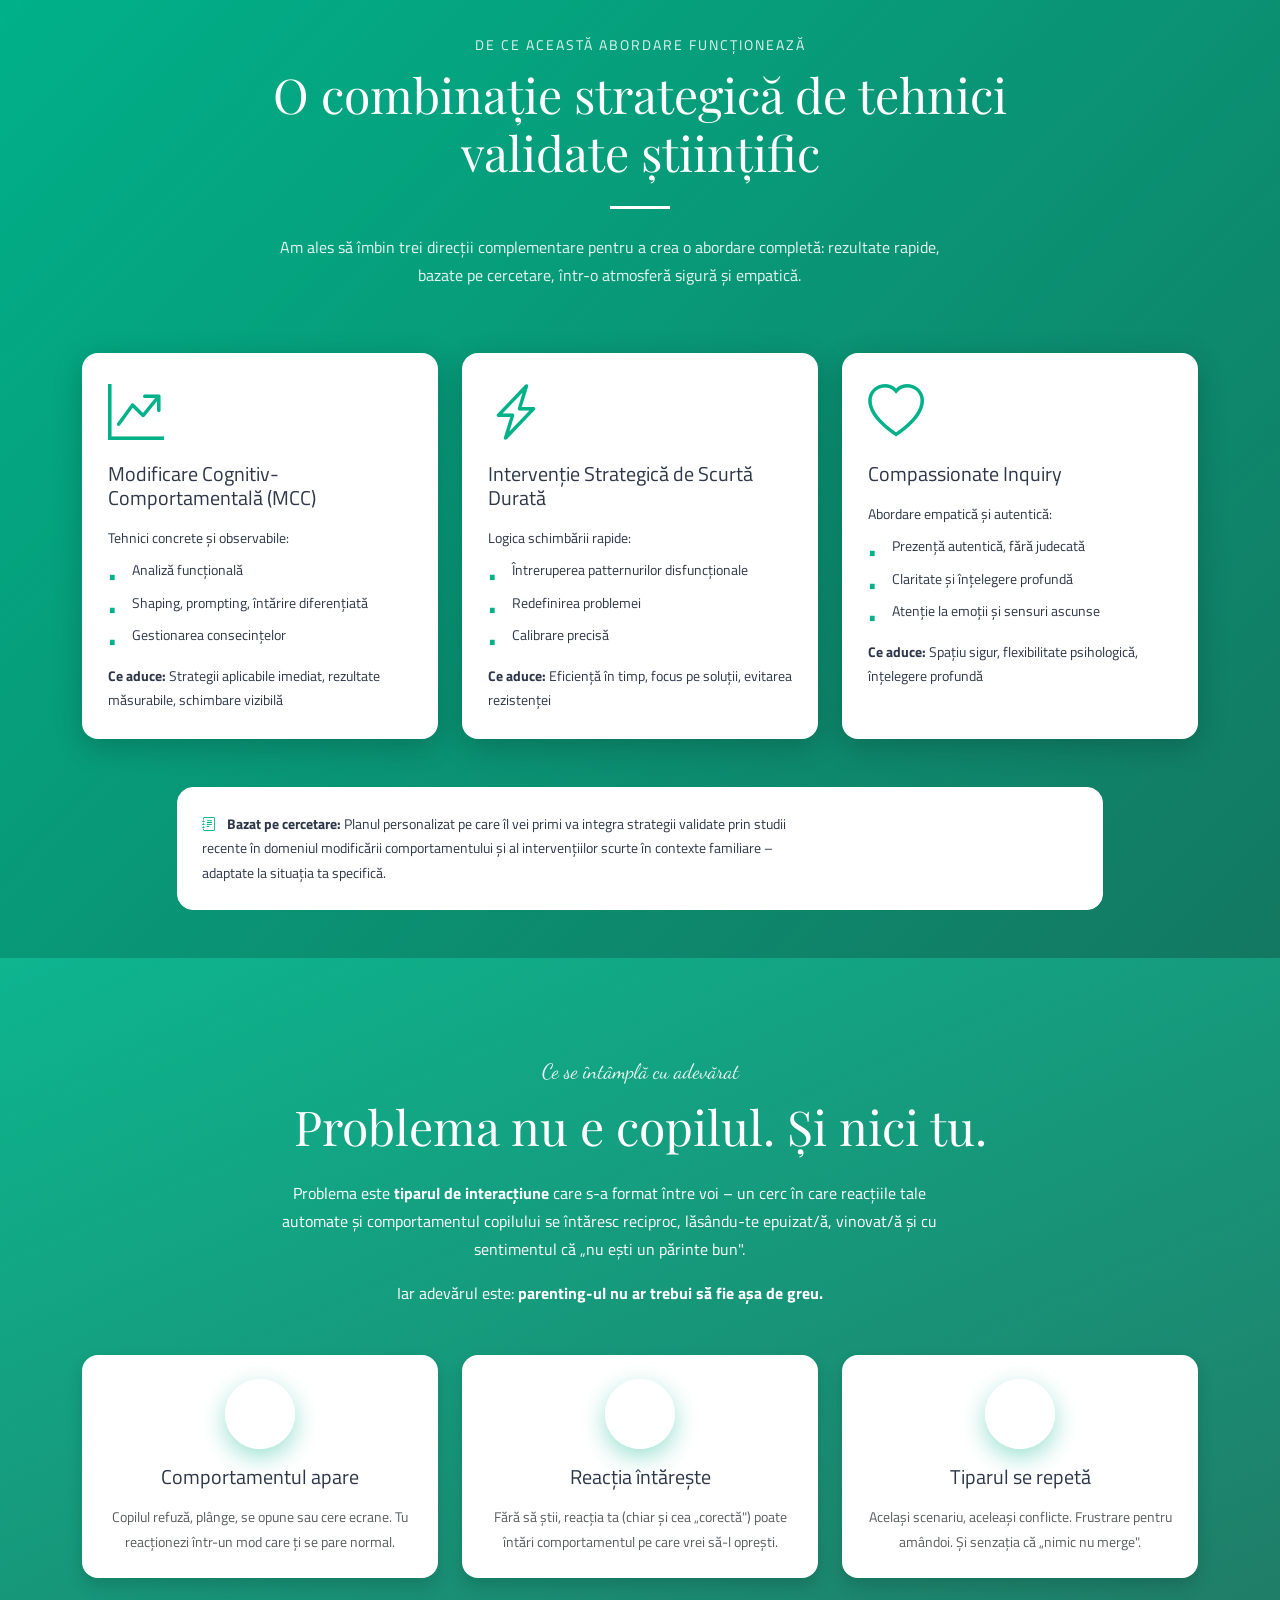
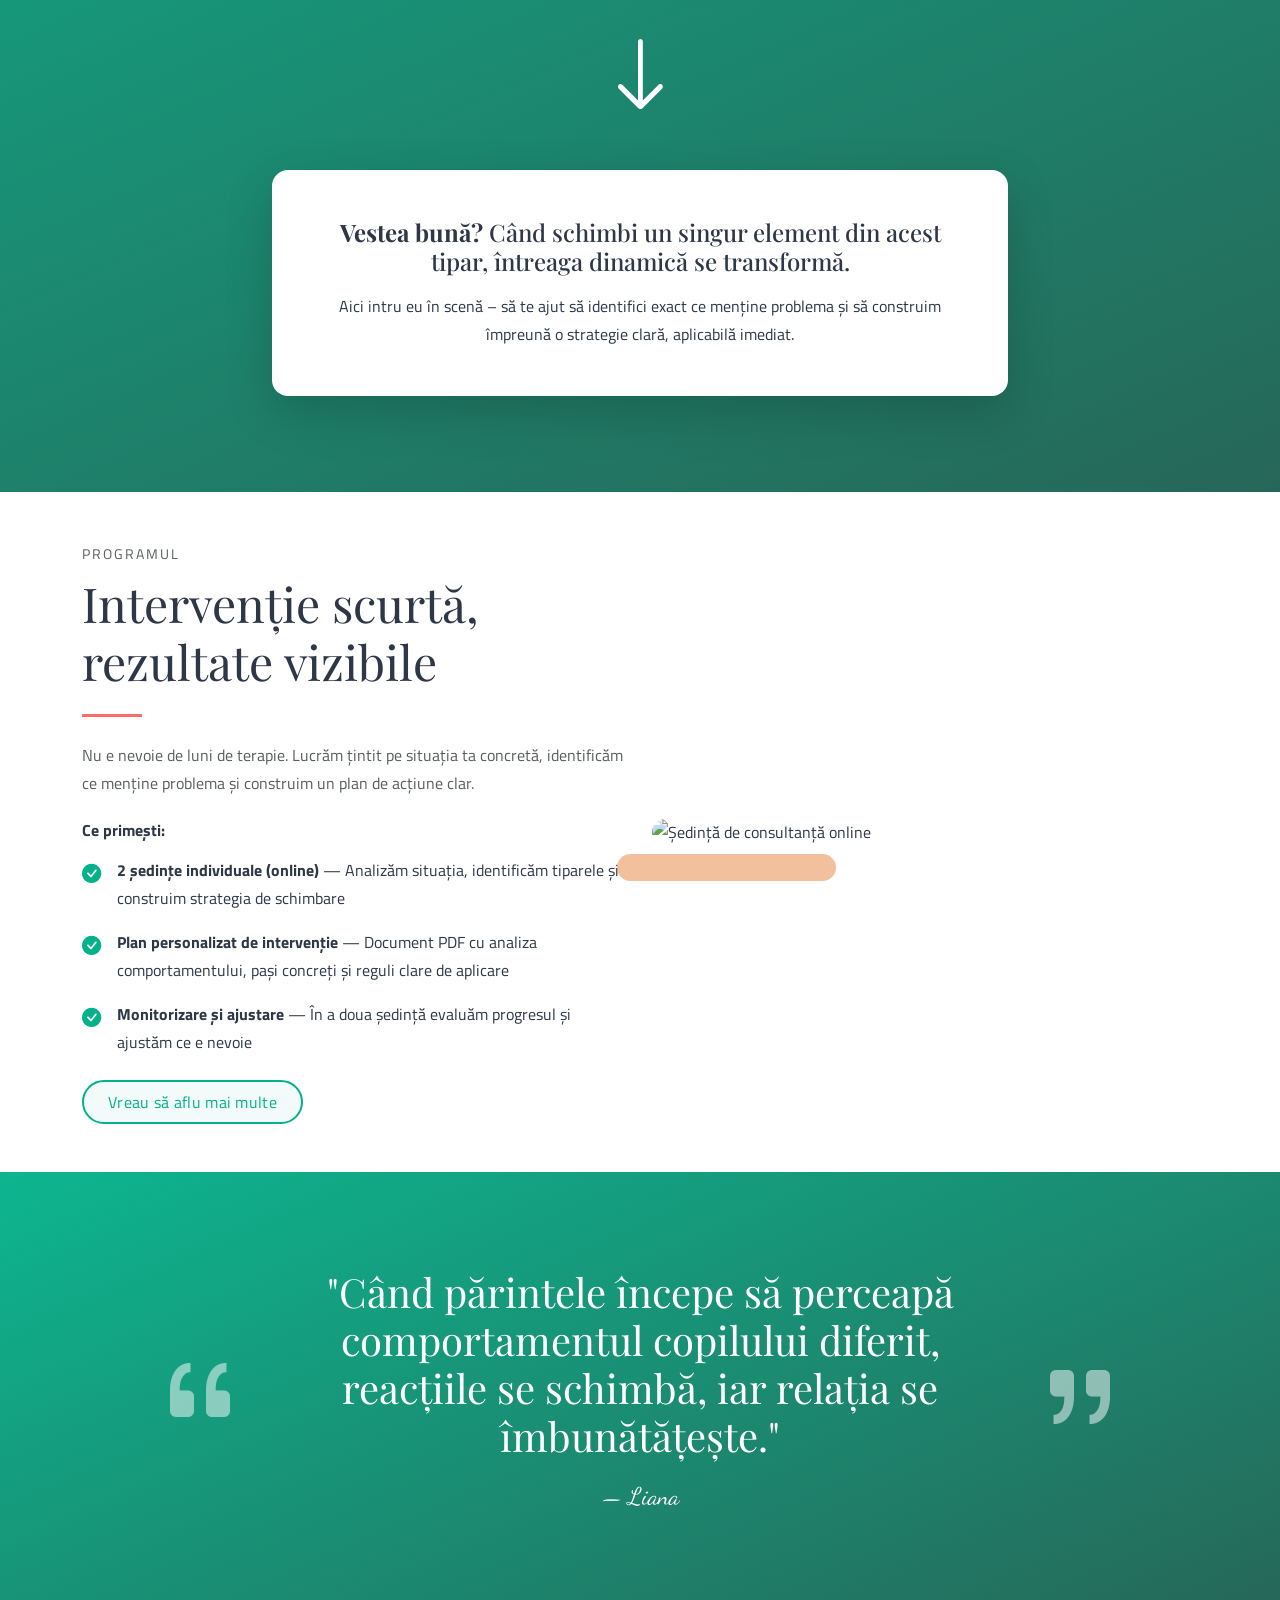
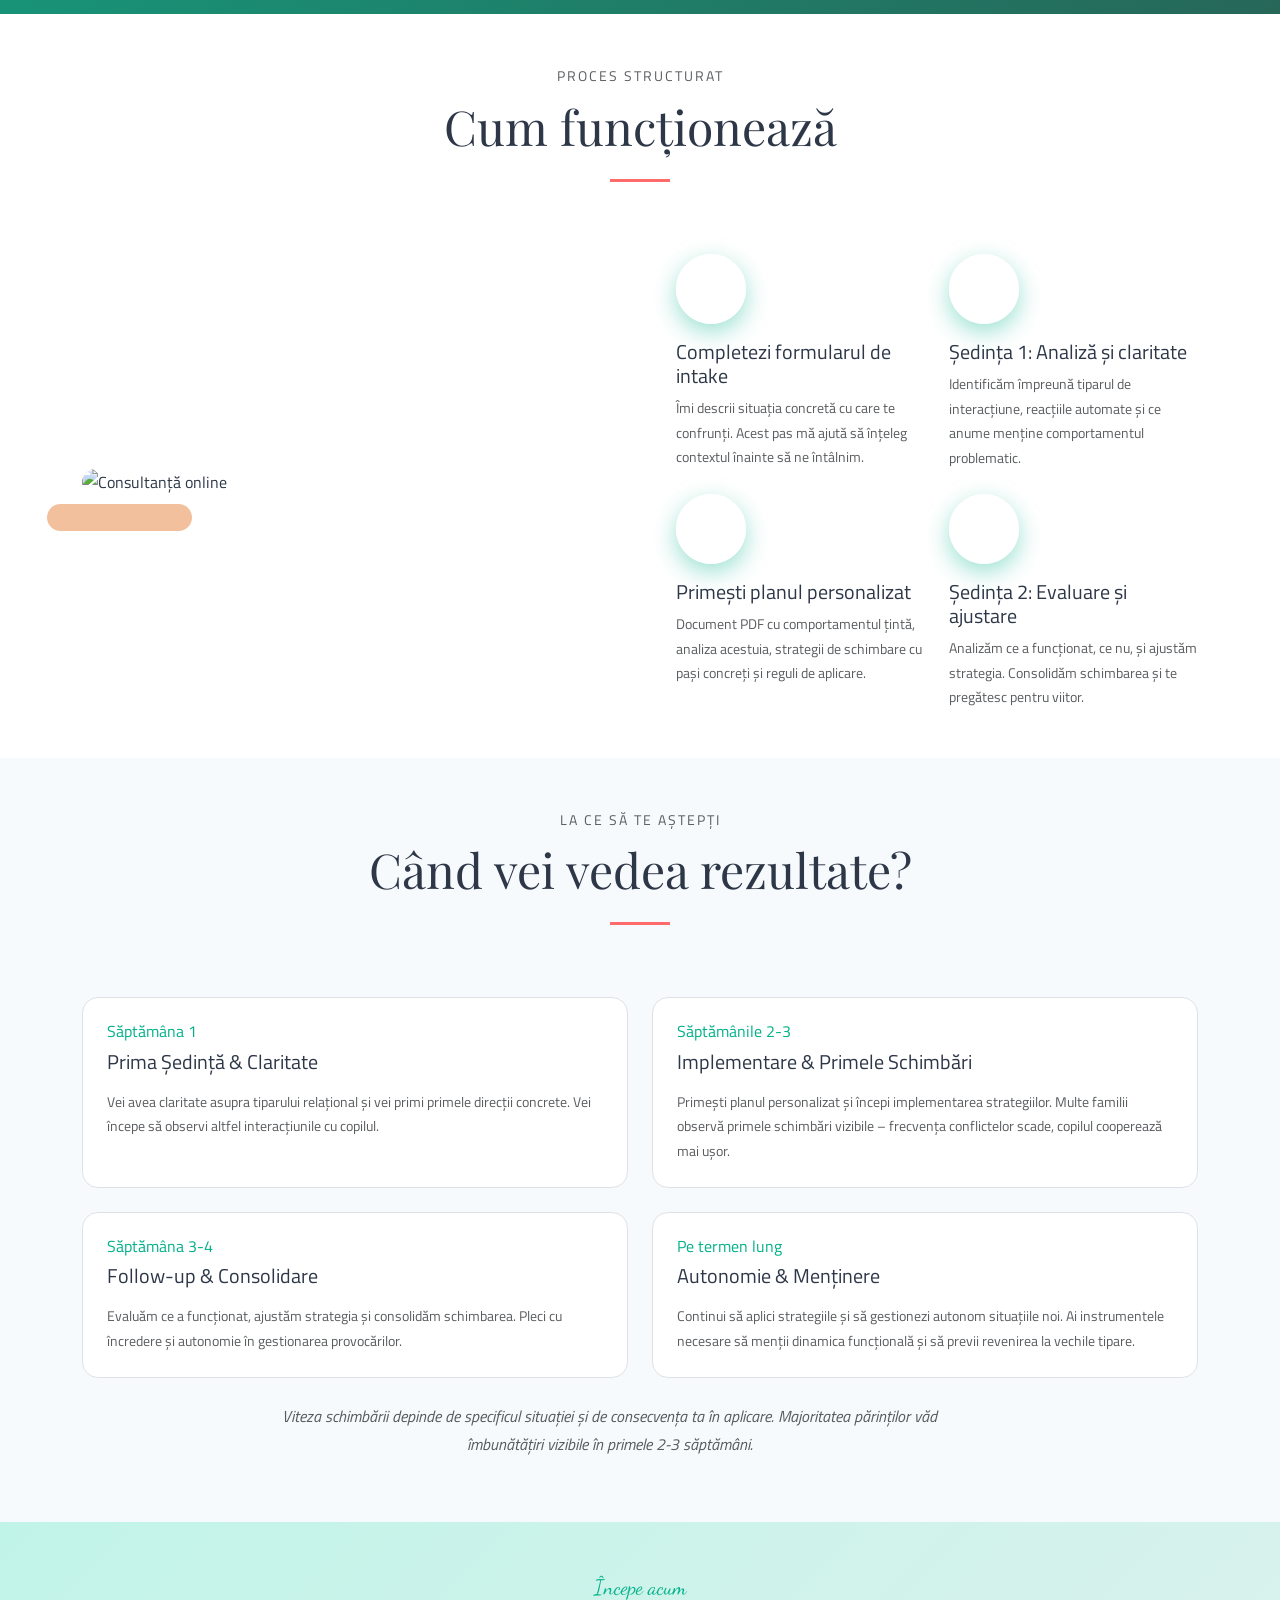
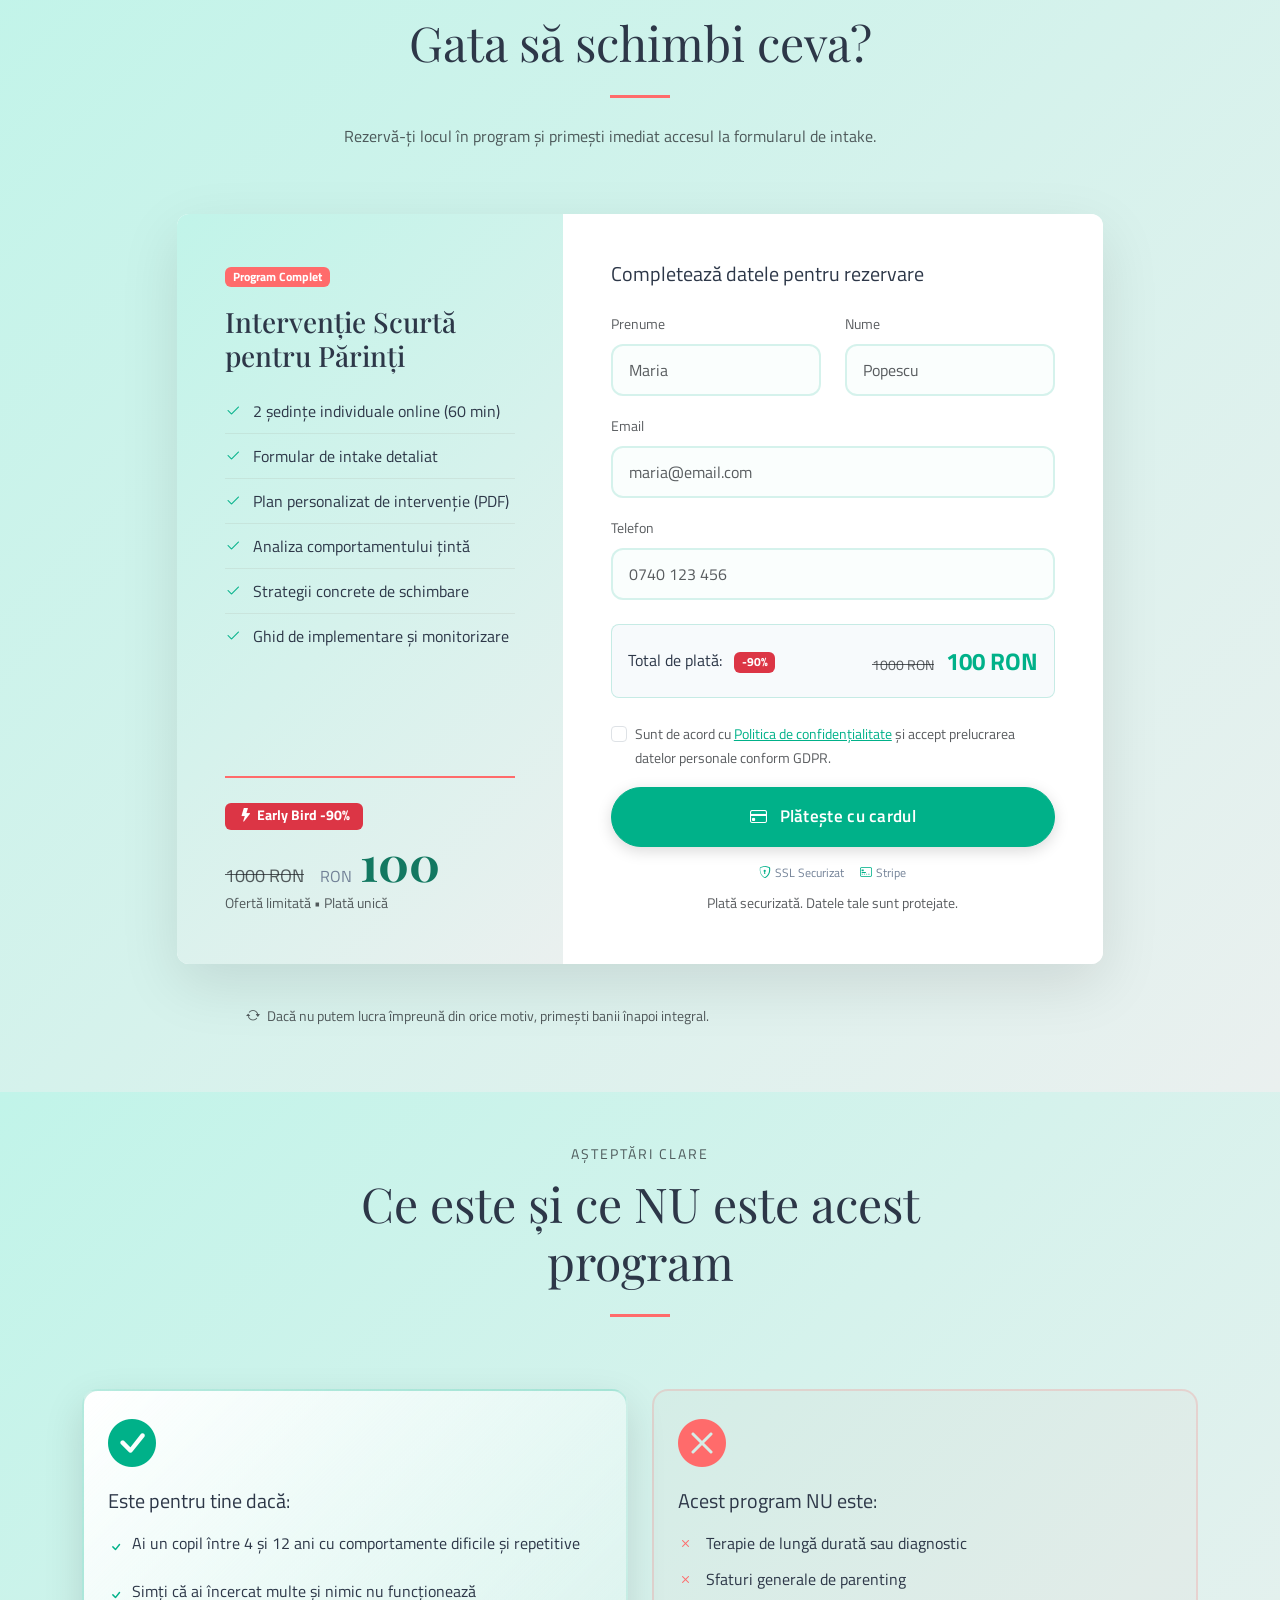
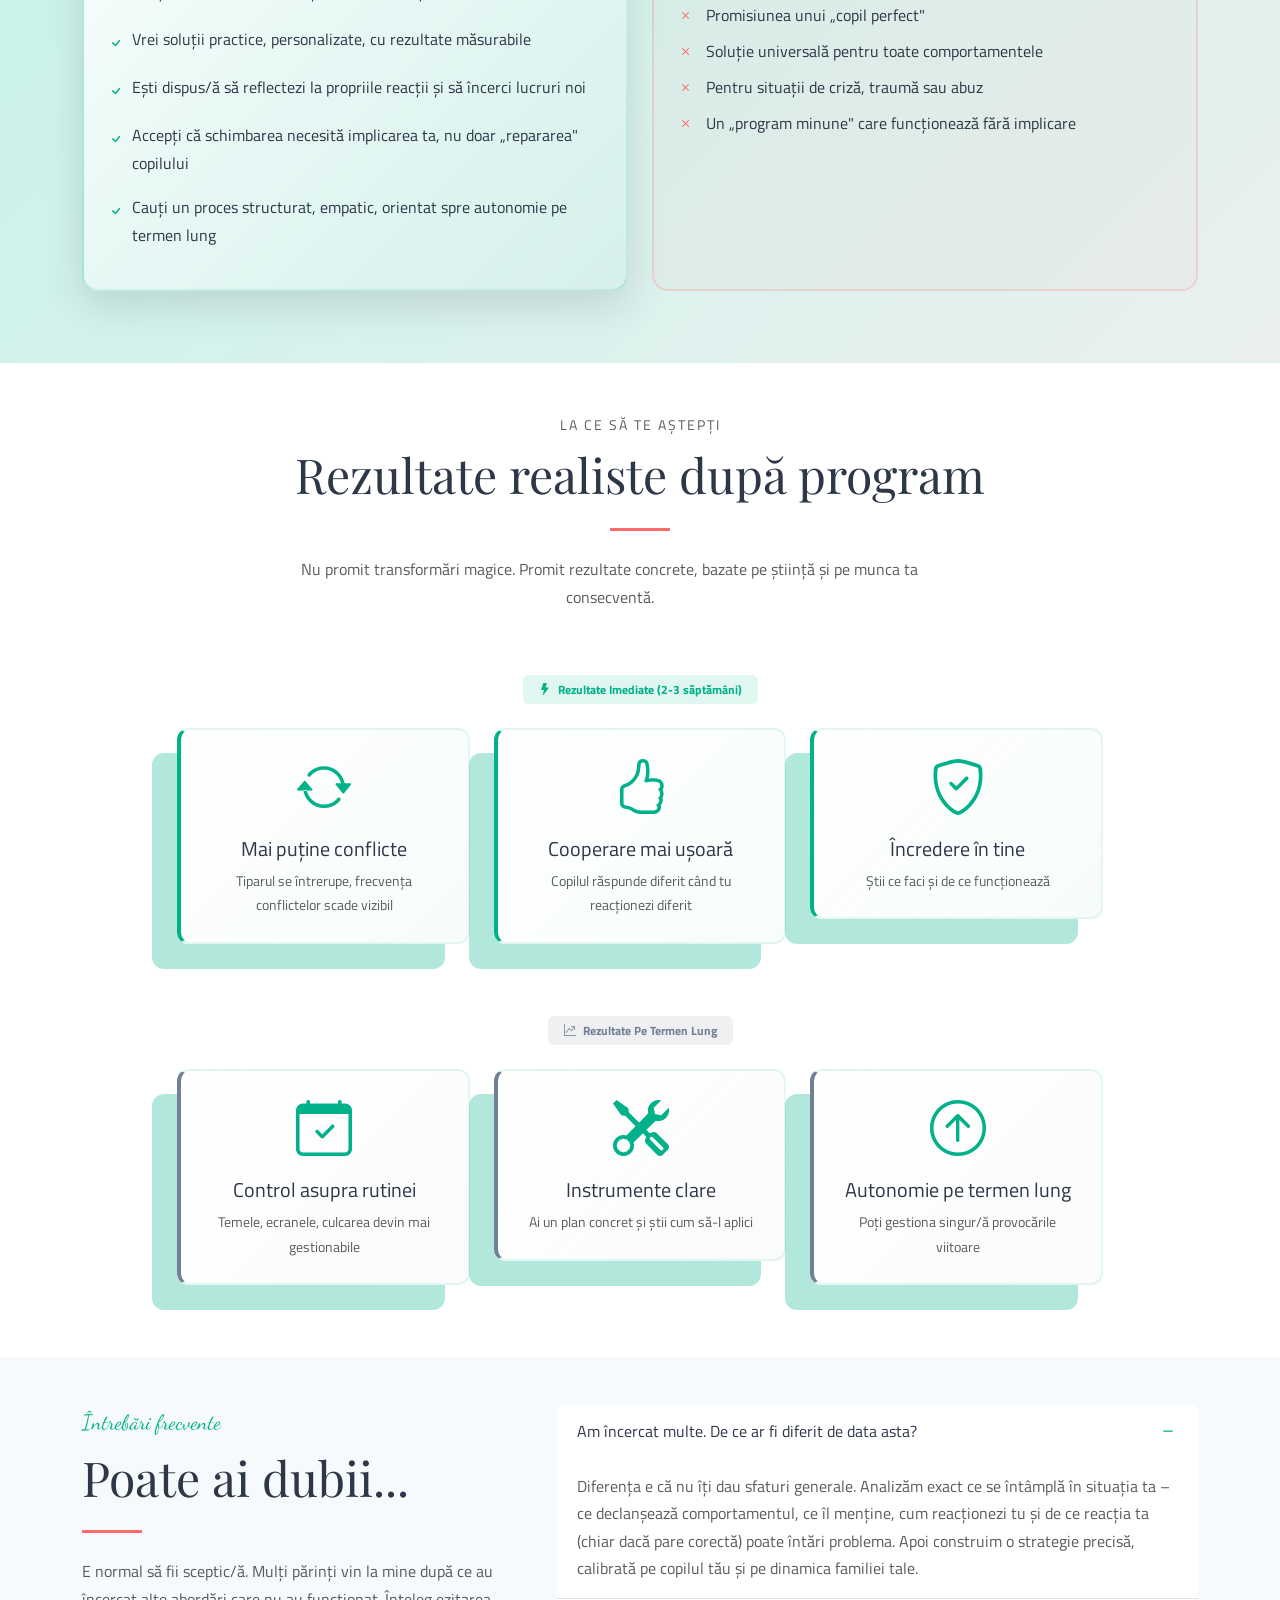
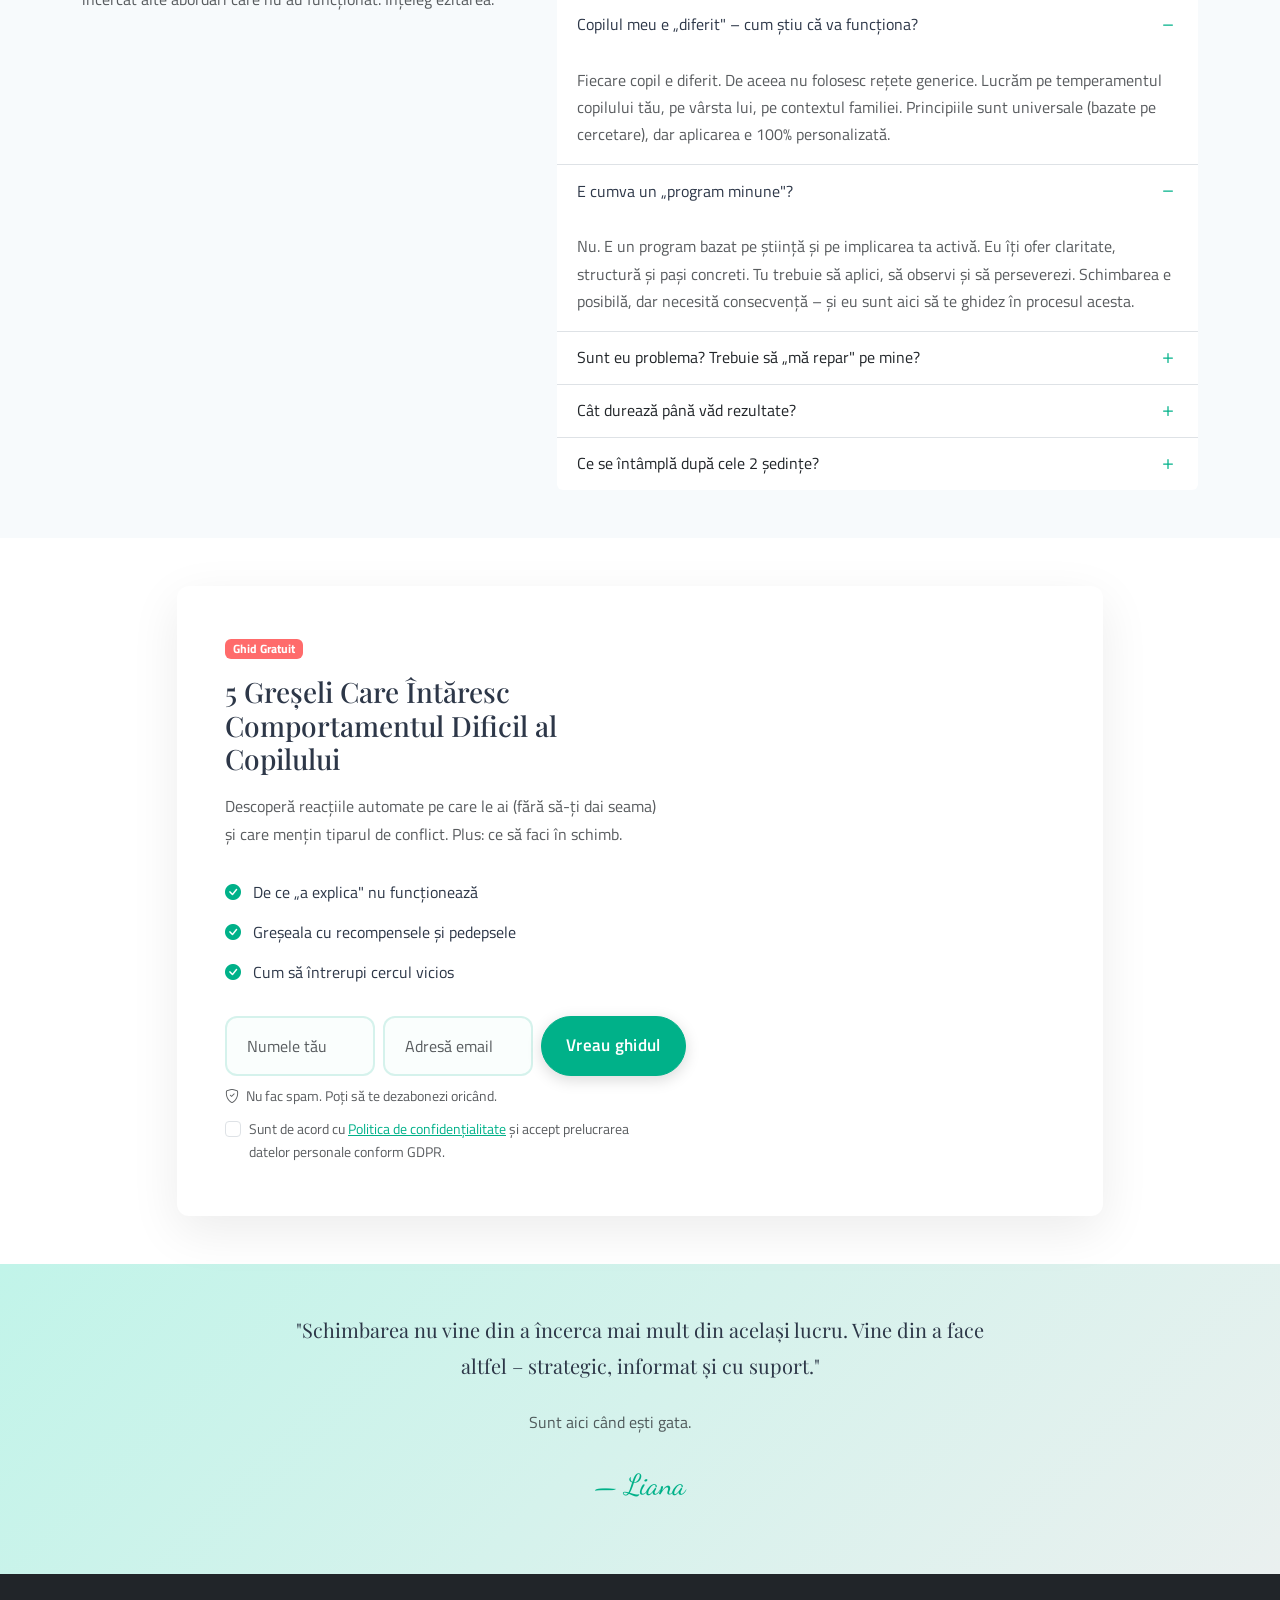
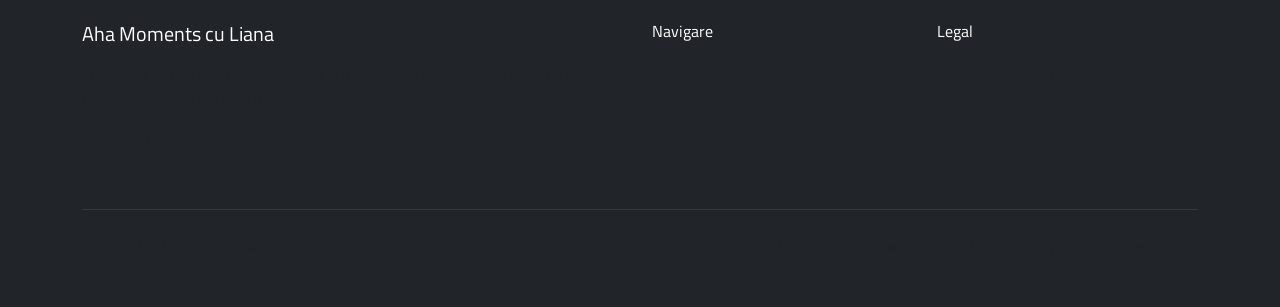
==== commit 4802cecd: "Fix hero section to match Thrive design: remove white box, add teal gradient background with white t" ====
--- a/index.html
+++ b/index.html
@@ -44,8 +44,8 @@
   </nav>
 
   <!-- Hero Section -->
-  <section class="hero-section py-5">
-    <div class="container">
+  <section class="hero-section py-5" style="background: linear-gradient(90deg, rgb(67, 176, 161) 0%, rgb(35, 149, 135) 100%);">
+    <div class="container py-5">
       <div class="row align-items-center g-4">
         <div class="col-lg-6 mb-4 mb-lg-0">
           <div class="hero-image-wrapper position-relative">
@@ -53,15 +53,14 @@
           </div>
         </div>
         <div class="col-lg-6">
-          <div class="hero-content-box bg-white p-4 p-lg-5 rounded-4 shadow">
-            <p class="handwritten-font text-primary mb-3" style="font-size: 1.3rem; font-weight: 600;">Pentru părinții care simt că „nimic nu funcționează"</p>
-            <h1 class="display-4 fw-bold mb-4">Schimbă dinamica și adu mai multă liniște în relația cu copilul tău!</h1>
-            <p class="lead mb-4">Te ajut să îmbunătățești relația părinte-copil prin intervenții personalizate, clare și eficiente, <strong>fără țipete sau vinovăție.</strong></p>
-            <div class="d-grid d-sm-flex gap-3 mb-4">
-              <a href="#start" class="btn btn-primary btn-lg px-5 py-3">Vreau să schimb ceva</a>
-              <a href="#ghid-gratuit" class="btn btn-outline-primary btn-lg px-4 py-3"><i class="bi bi-download me-2"></i>Ghid gratuit</a>
-            </div>
-            <p class="small text-muted mb-0"><i class="bi bi-shield-check me-1"></i> Strategii clare, blânde și eficiente, orientate spre schimbări vizibile</p>
+          <div class="hero-content ps-lg-4">
+            <p class="handwritten-font text-white mb-3" style="font-size: 1.3rem; font-weight: 400; opacity: 0.95;">Pentru părinții care simt că „nimic nu funcționează"</p>
+            <h1 class="display-4 fw-bold text-white mb-4">Schimbă dinamica și adu mai multă liniște în relația cu copilul tău!</h1>
+            <p class="lead text-white mb-4">Te ajut să îmbunătățești relația părinte-copil prin intervenții personalizate, clare și eficiente, fără țipete sau vinovăție.</p>
+            <div class="d-flex flex-column flex-sm-row gap-3 mb-4">
+              <a href="#start" class="btn btn-light btn-lg px-5 py-3 fw-semibold">Vreau să schimb ceva</a>
+              <a href="#ghid-gratuit" class="btn btn-outline-light btn-lg px-4 py-3"><i class="bi bi-download me-2"></i>Descarcă ghid</a>
+            </div>
           </div>
         </div>
       </div>
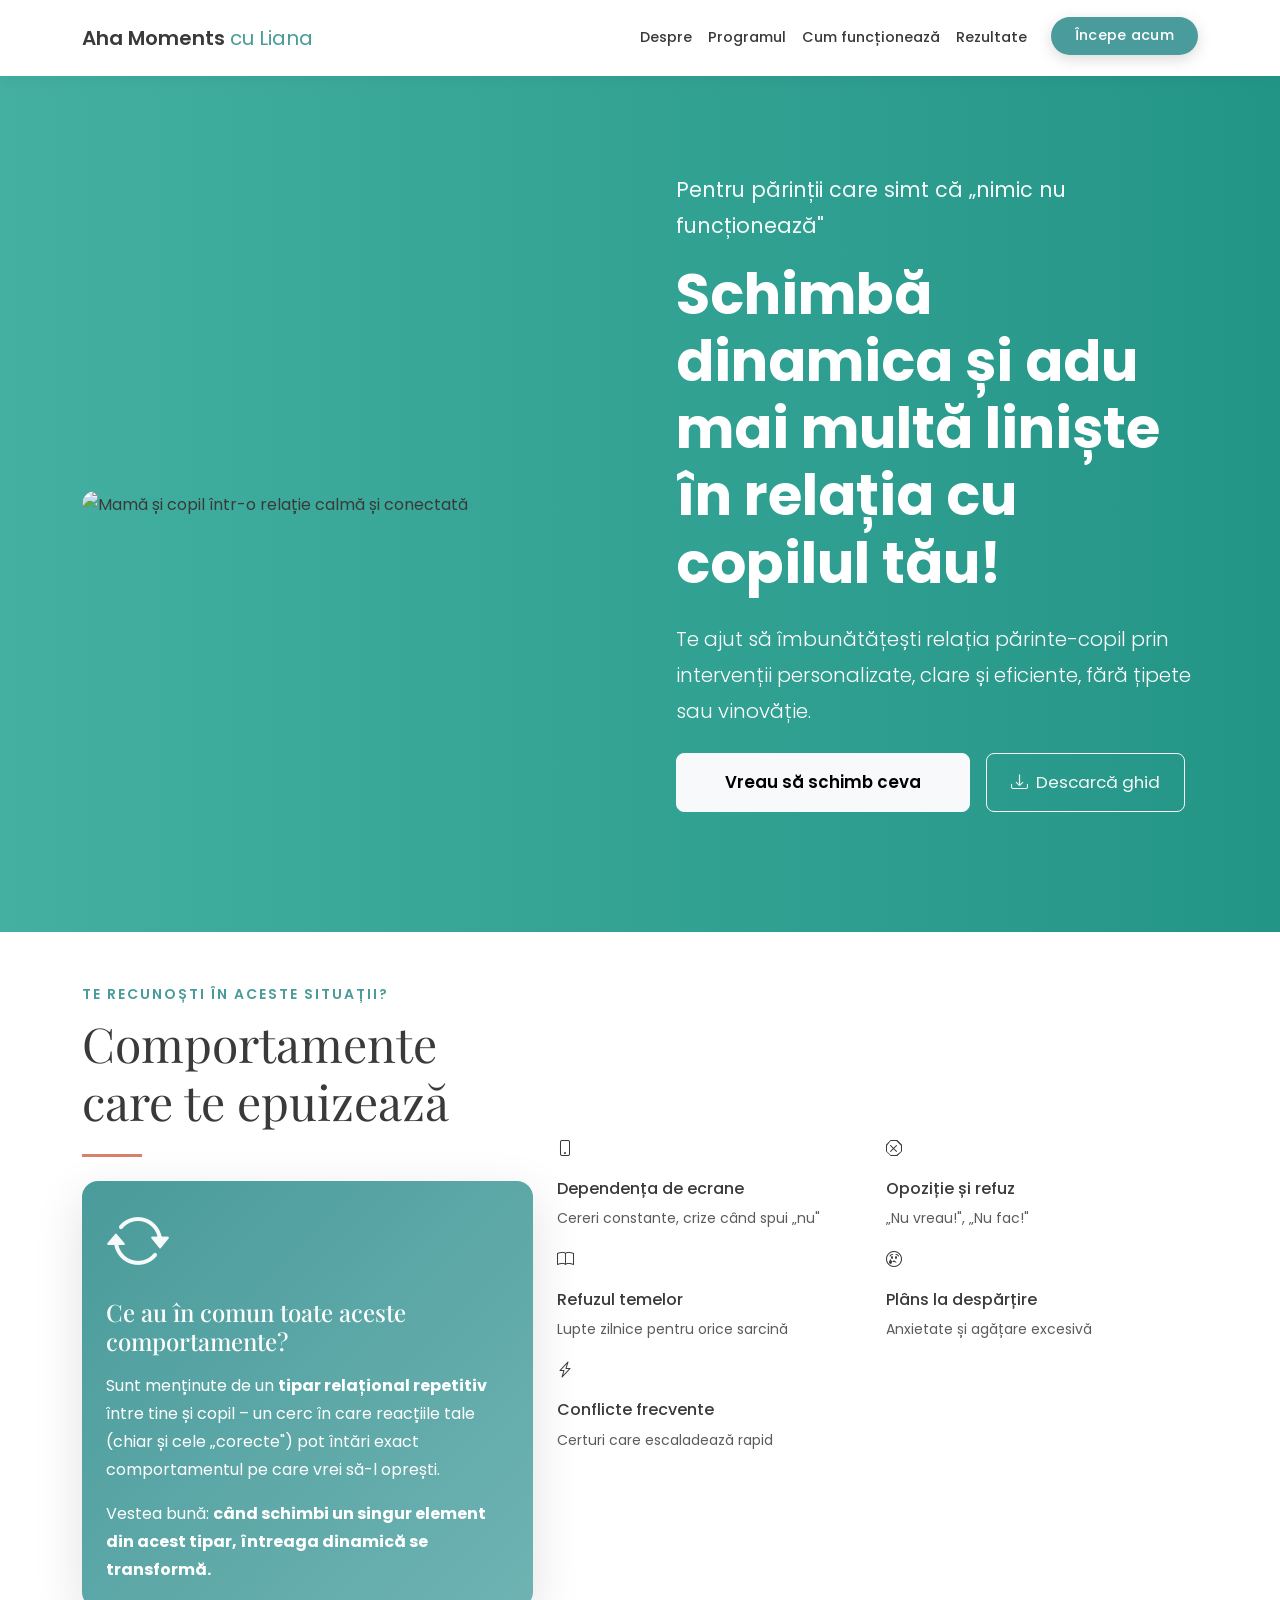
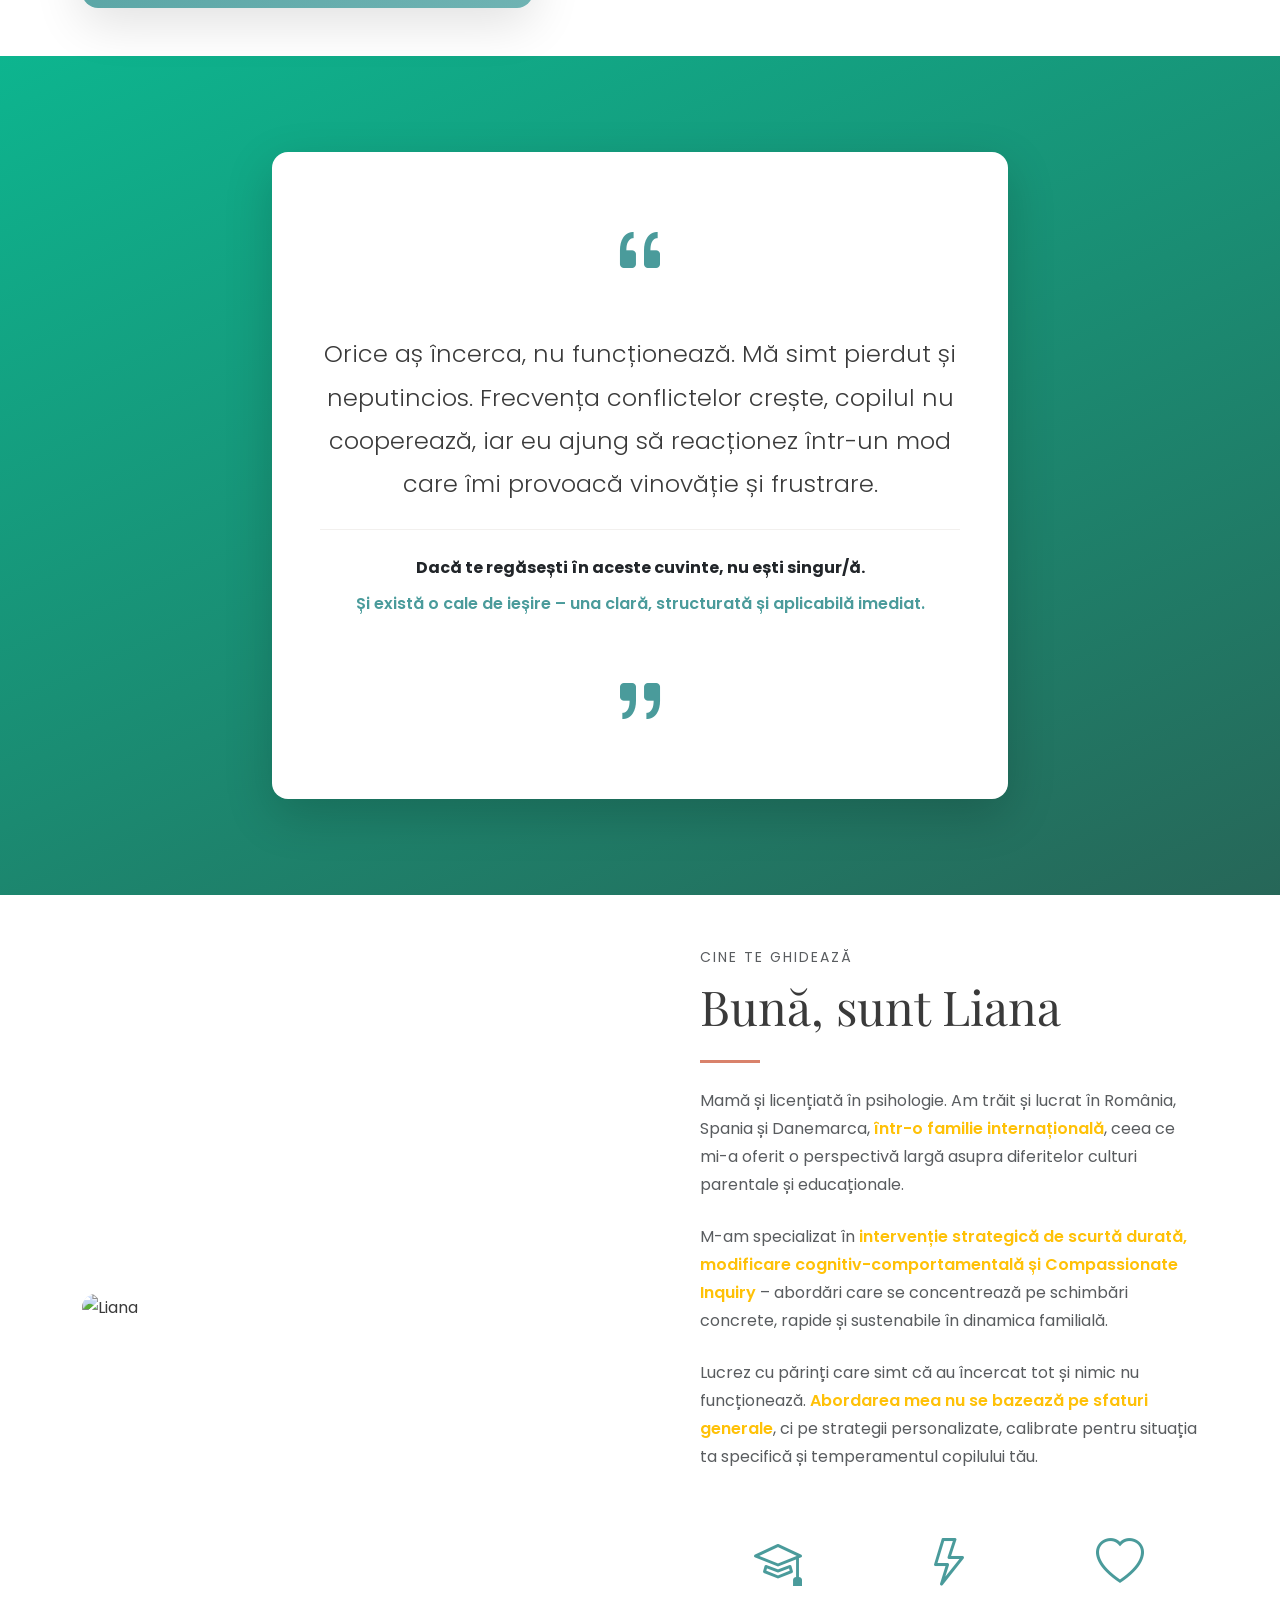
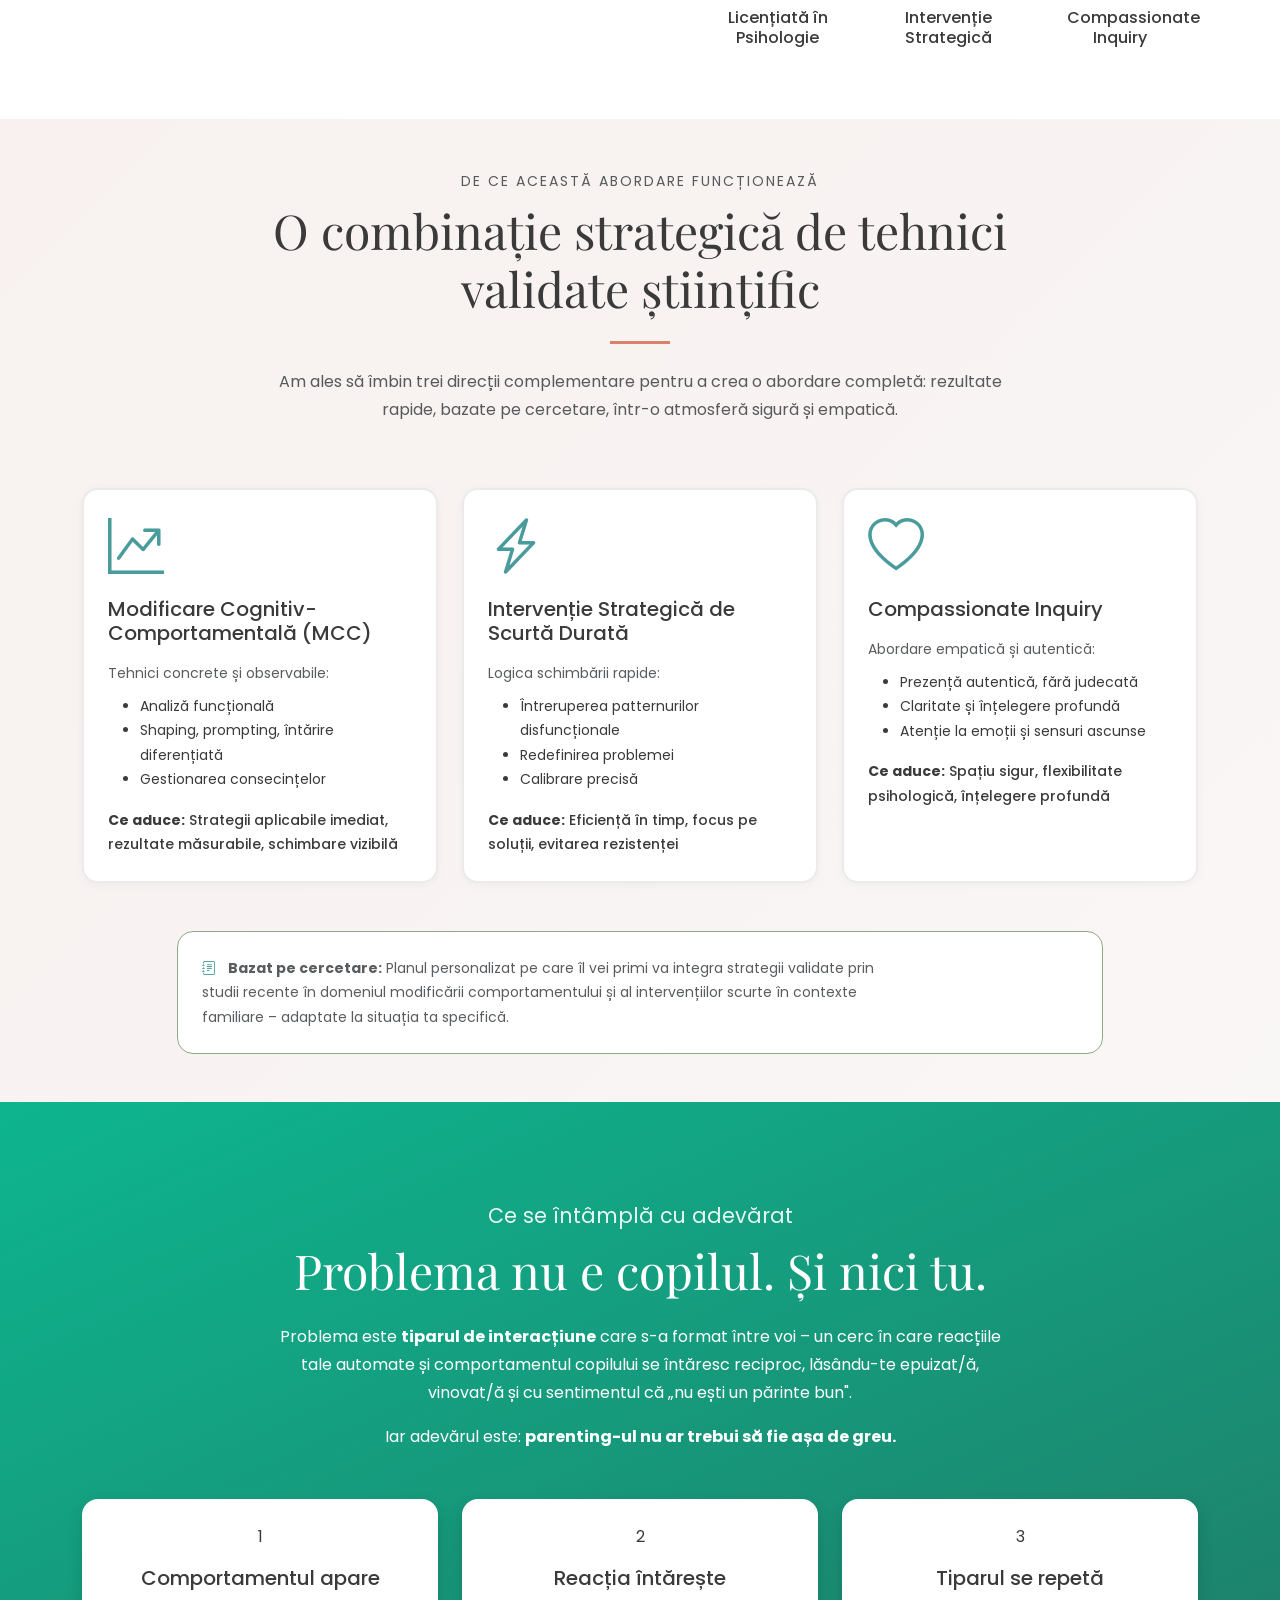
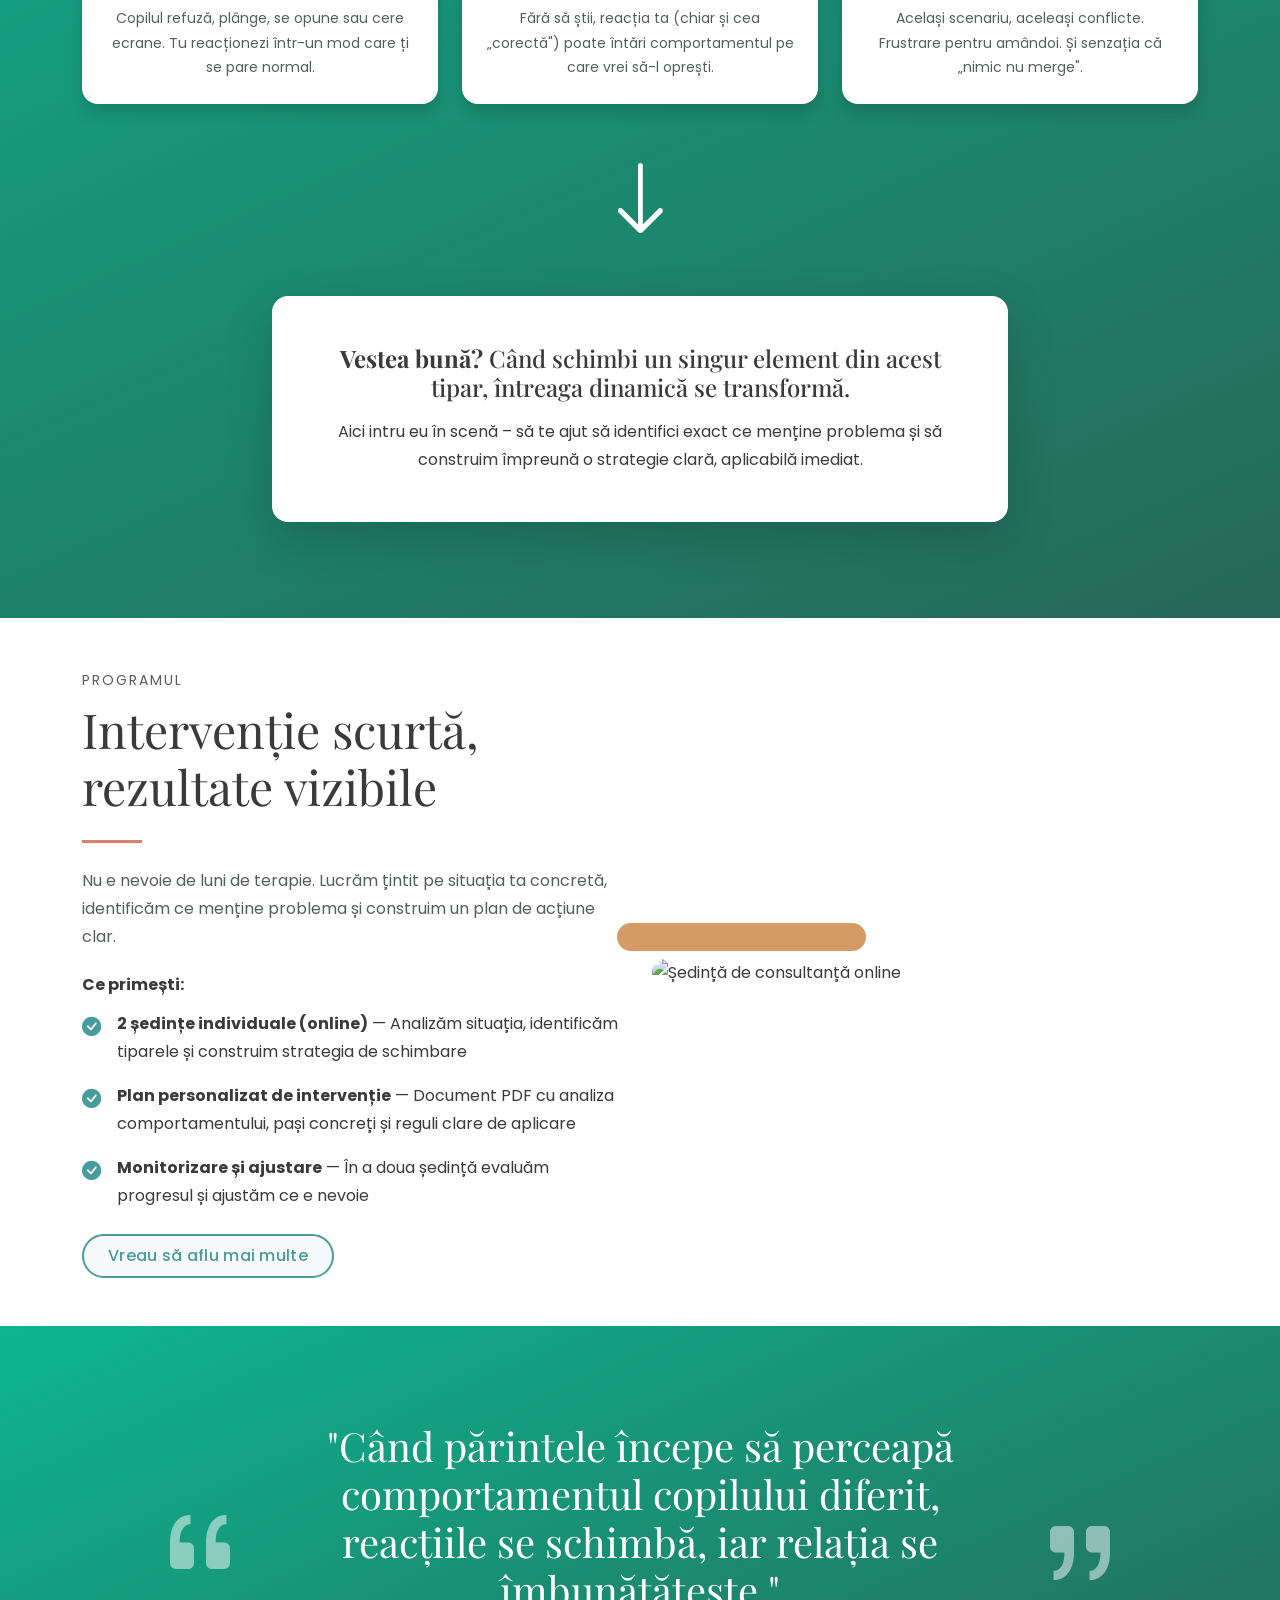
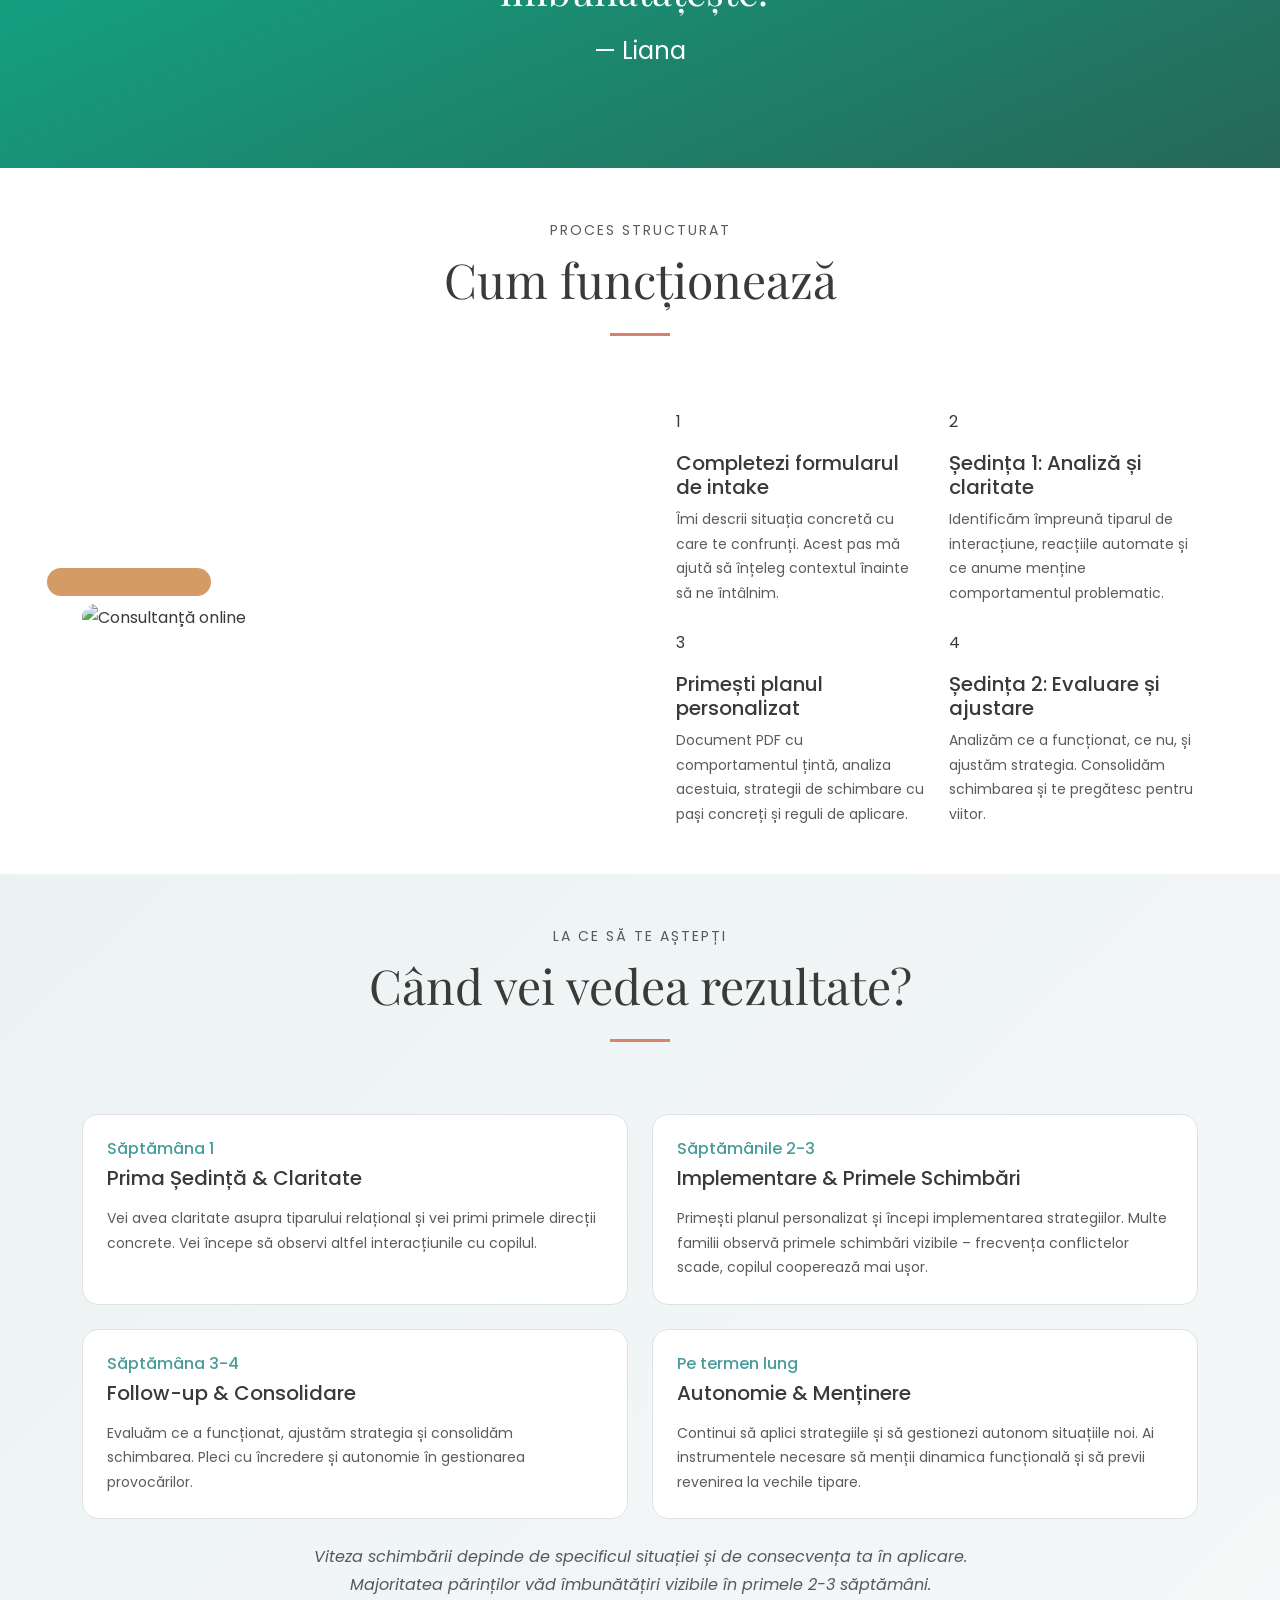
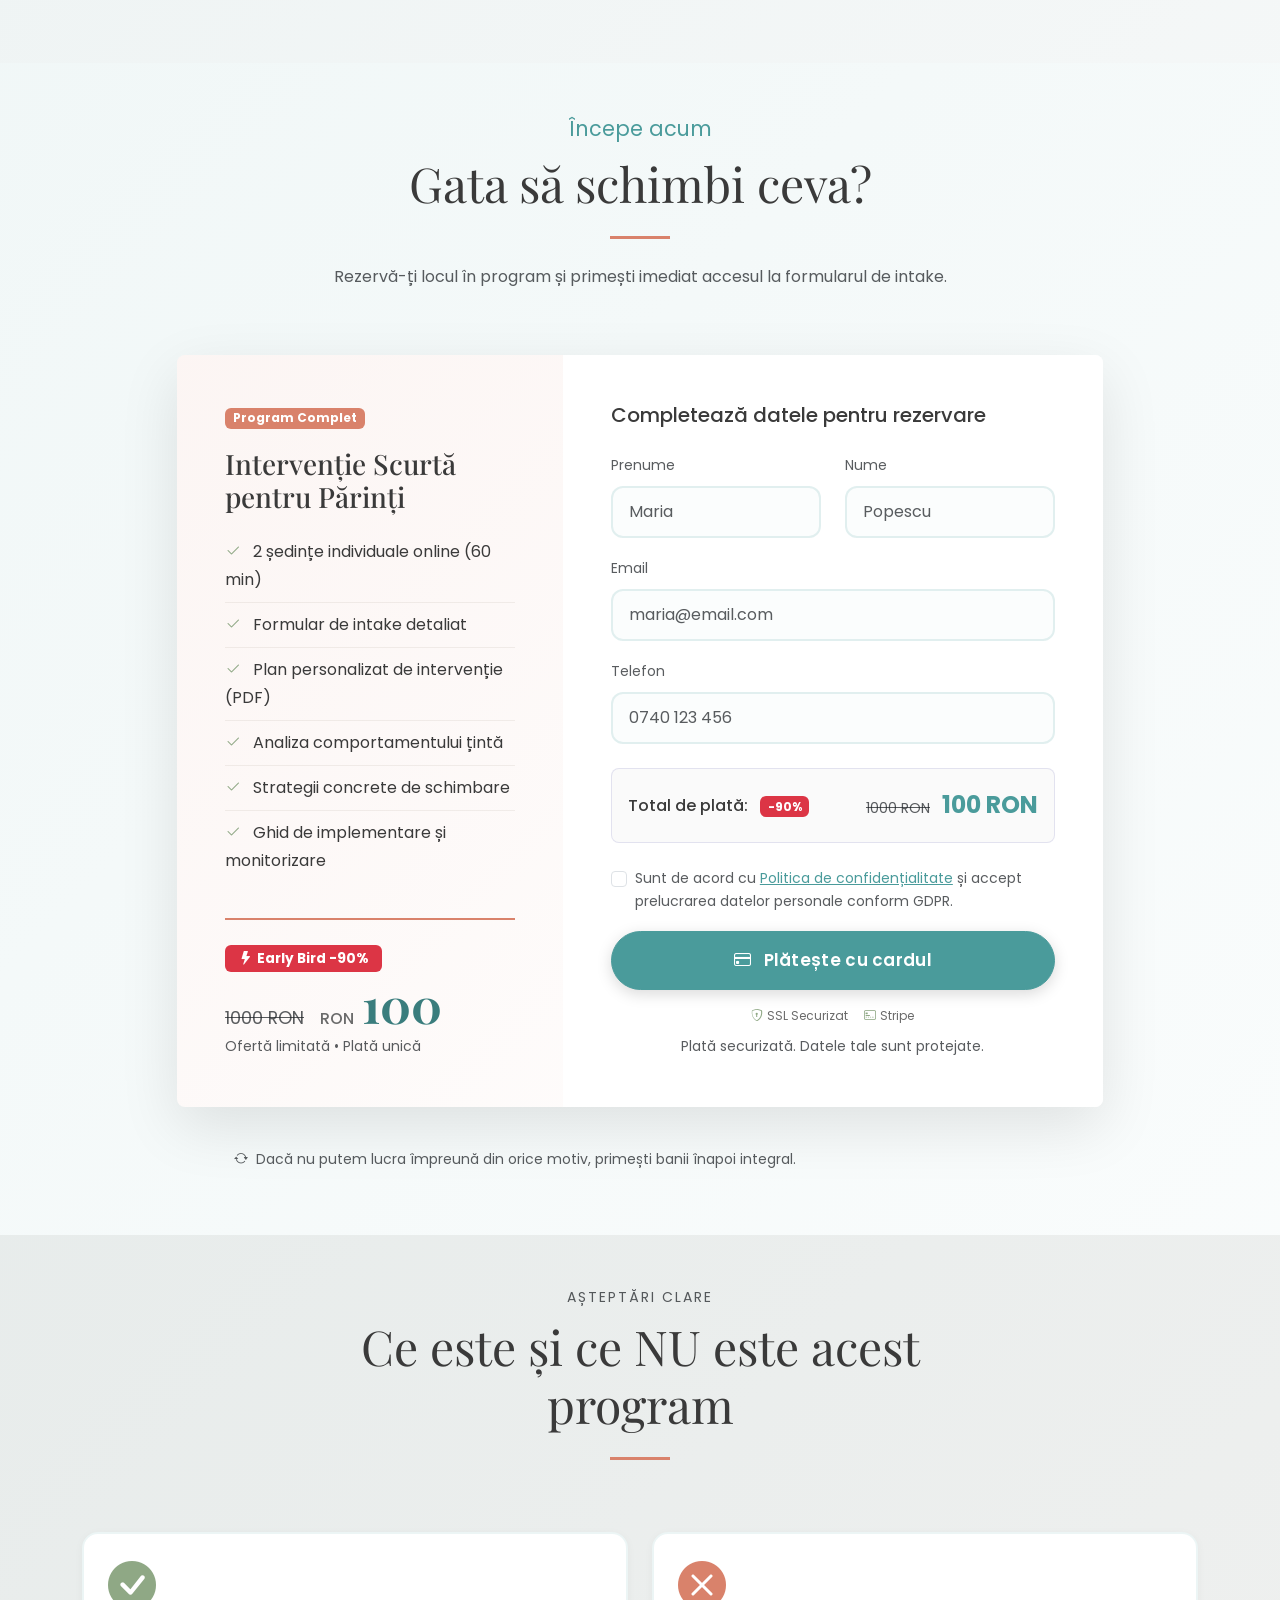
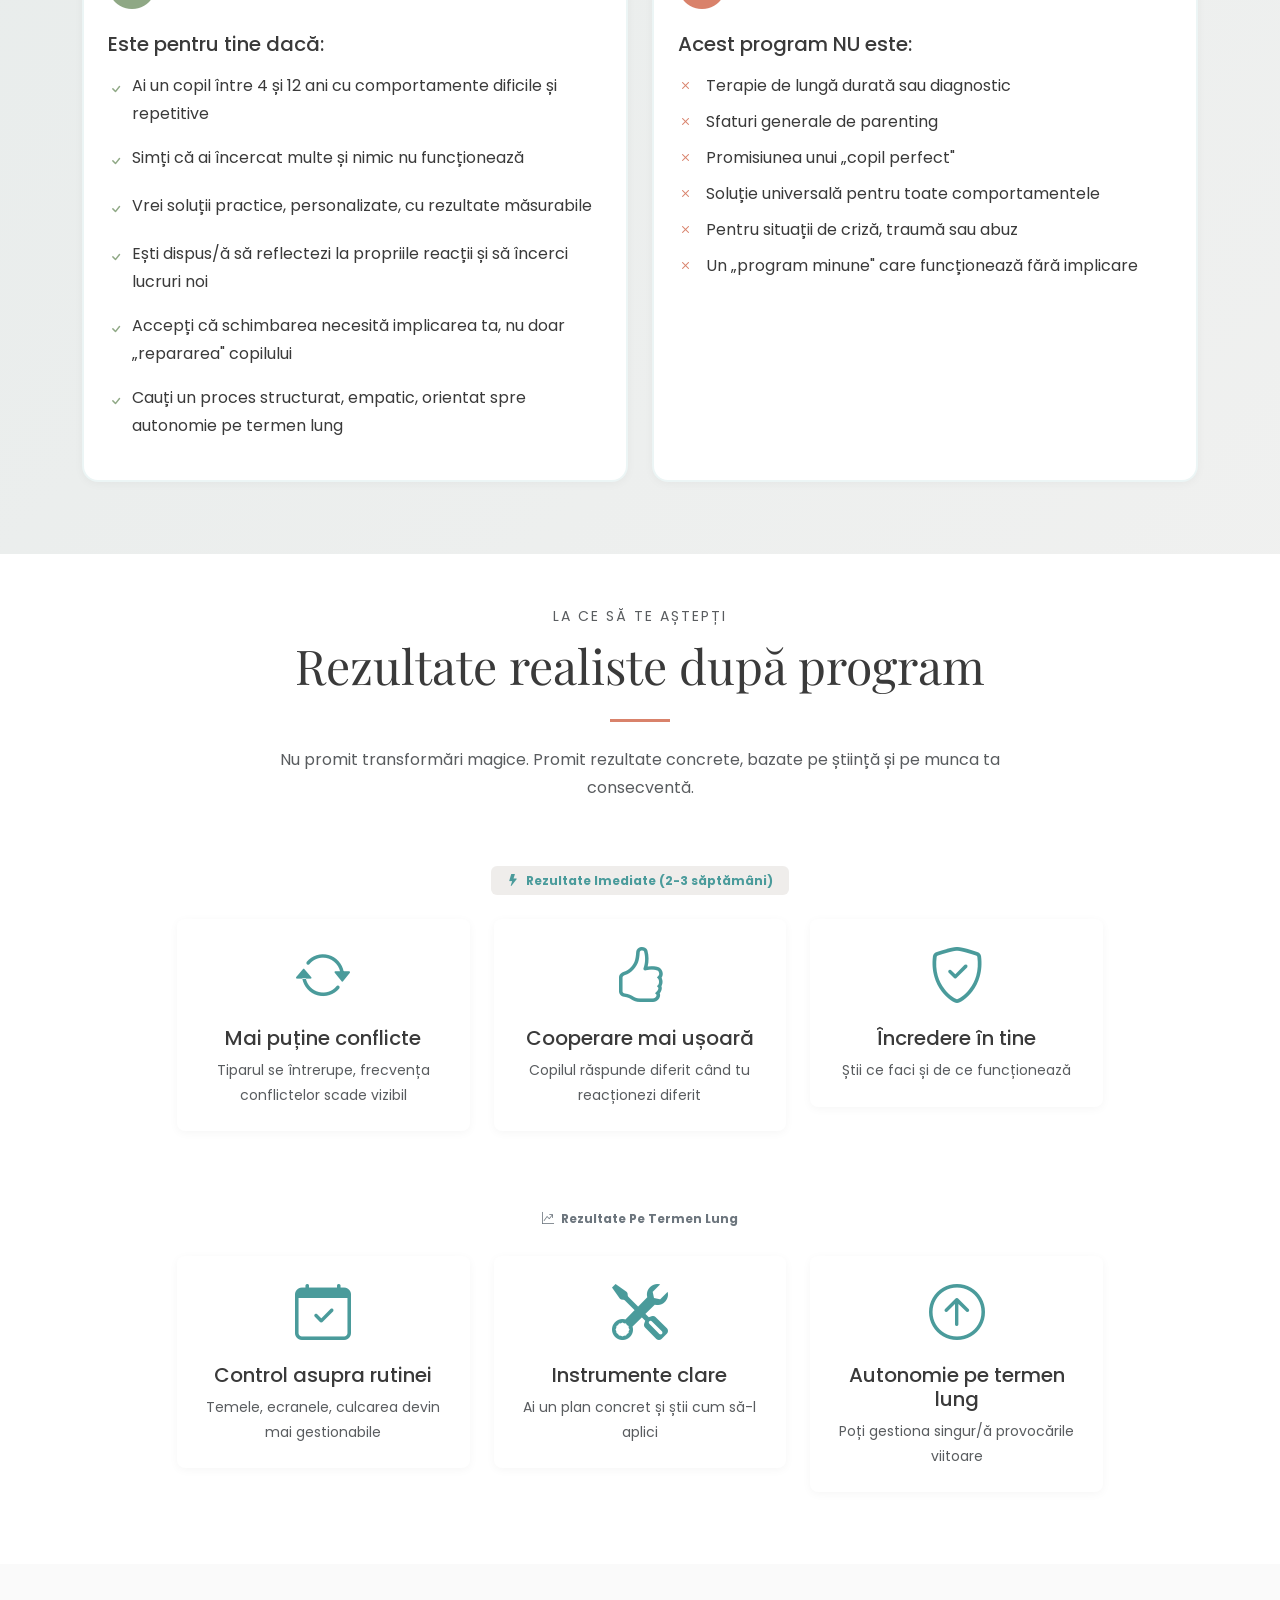
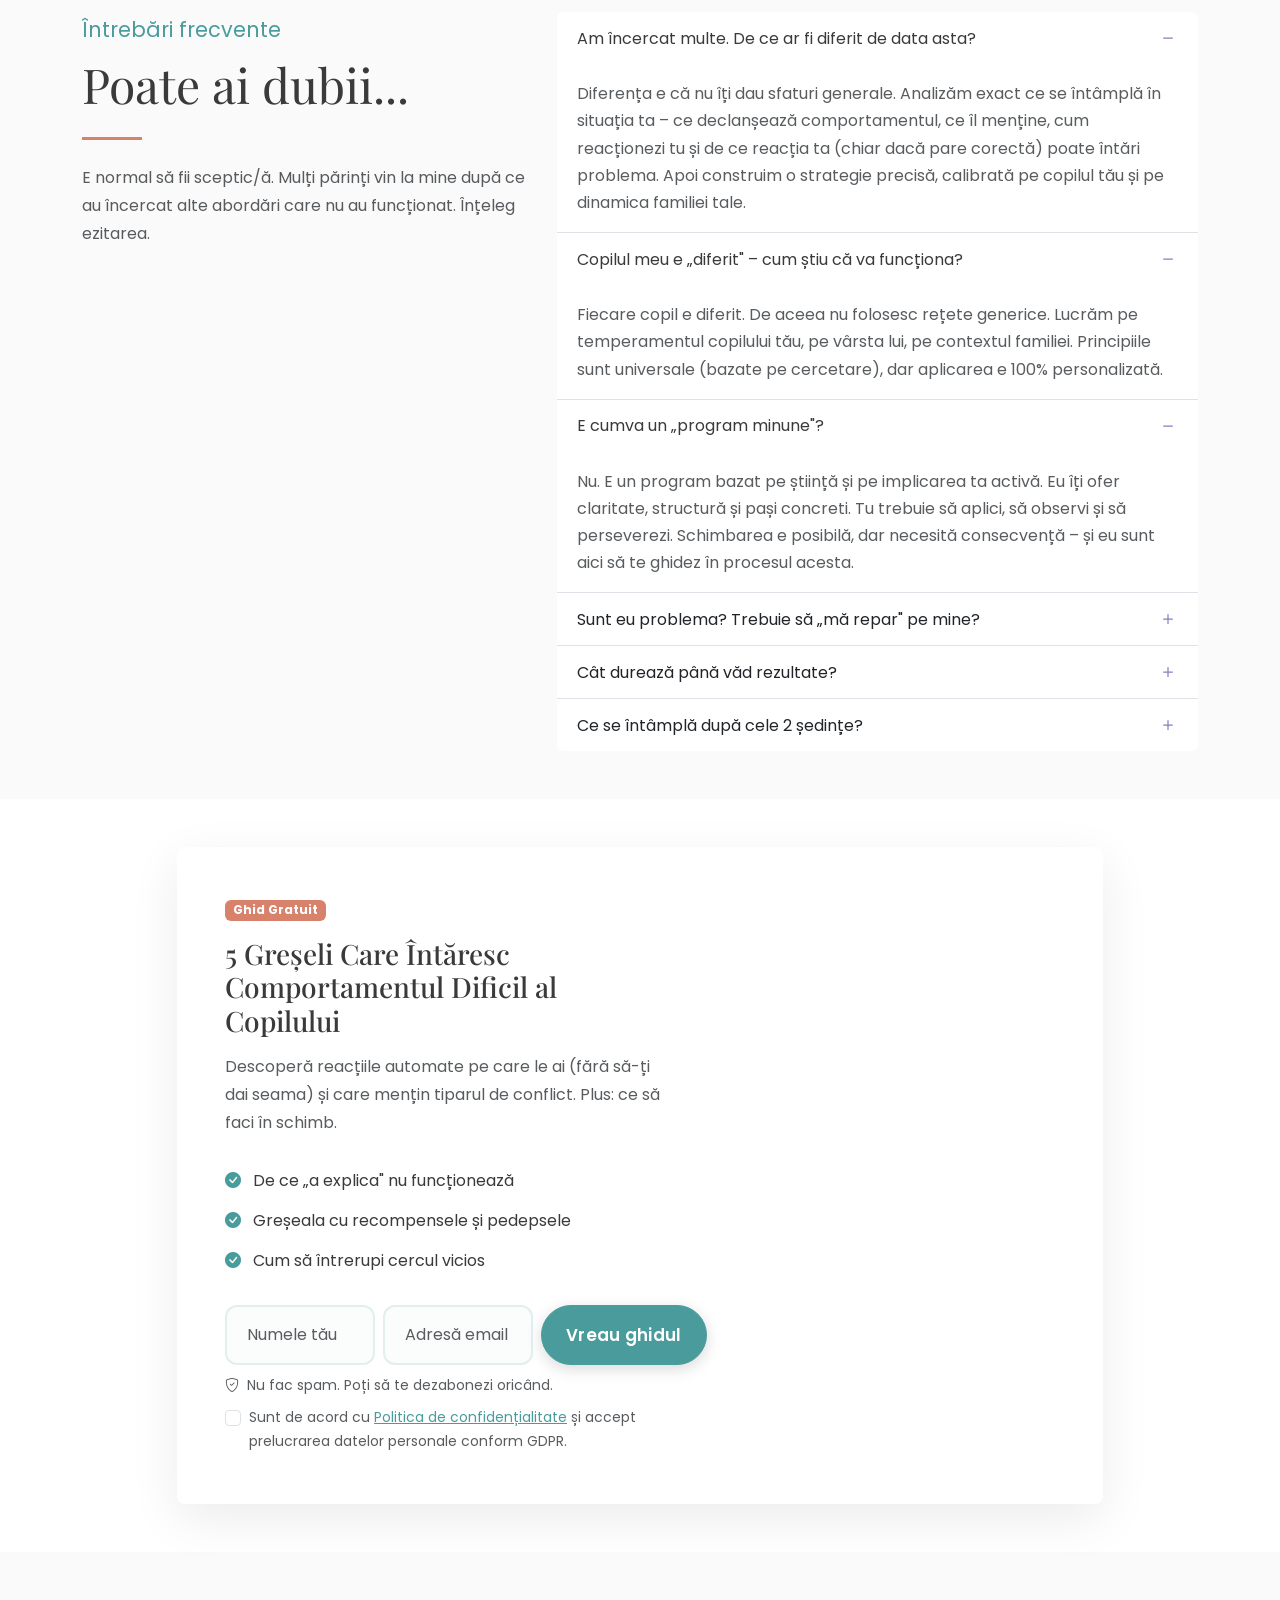
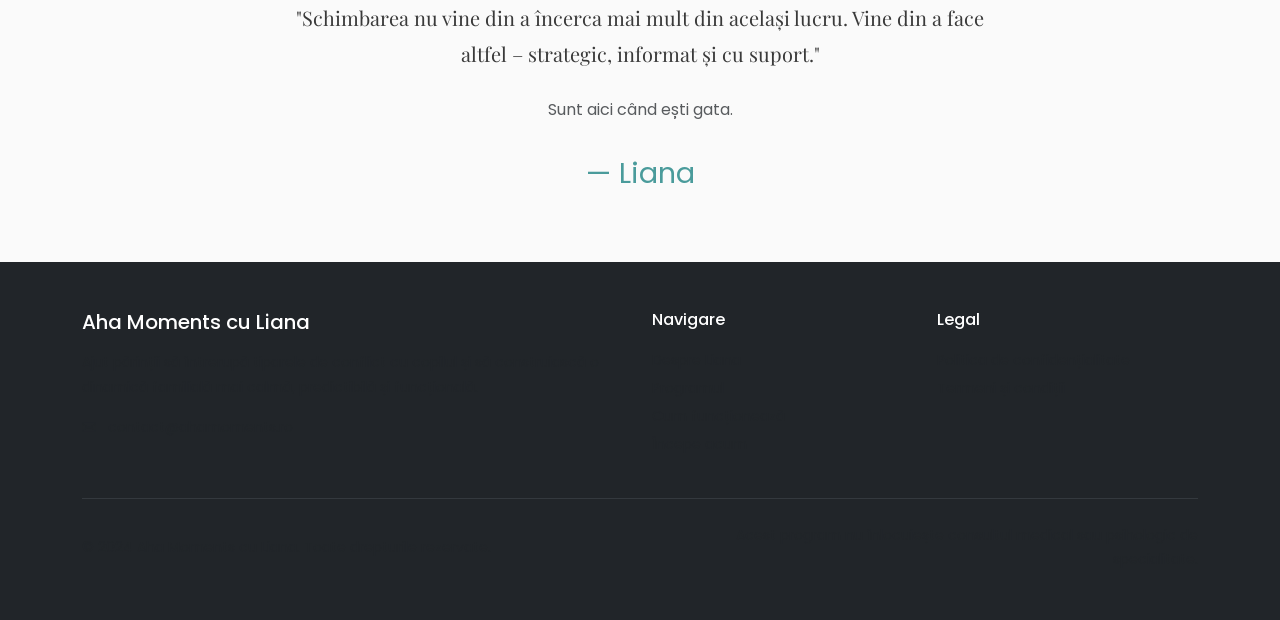
==== commit d024ec14: "Add proper shadow offset effect CSS and fix hero section to match Thrive design exactly - Add shadow" ====
--- a/index.html
+++ b/index.html
@@ -48,8 +48,8 @@
     <div class="container py-5">
       <div class="row align-items-center g-4">
         <div class="col-lg-6 mb-4 mb-lg-0">
-          <div class="hero-image-wrapper position-relative">
-            <img src="https://images.unsplash.com/photo-1612349317150-e413f6a5b16d?w=800" alt="Mamă și copil într-o relație calmă și conectată" class="img-fluid rounded-4 shadow-offset-teal">
+          <div class="shadow-offset-teal">
+            <img src="https://images.unsplash.com/photo-1612349317150-e413f6a5b16d?w=800" alt="Mamă și copil într-o relație calmă și conectată" class="img-fluid rounded-4">
           </div>
         </div>
         <div class="col-lg-6">
@@ -171,8 +171,8 @@
     <div class="container">
       <div class="row align-items-center">
         <div class="col-lg-6 mb-4 mb-lg-0">
-          <div class="about-image-wrapper position-relative">
-            <img src="https://images.unsplash.com/photo-1573497019940-1c28c88b4f3e?w=800" alt="Liana" class="img-fluid rounded-4 shadow-offset-coral">
+          <div class="shadow-offset-coral">
+            <img src="https://images.unsplash.com/photo-1573497019940-1c28c88b4f3e?w=800" alt="Liana" class="img-fluid rounded-4">
           </div>
         </div>
         <div class="col-lg-6">
@@ -345,7 +345,9 @@
     <div class="container">
       <div class="row align-items-center">
         <div class="col-lg-6 order-lg-2 mb-4 mb-lg-0">
-          <img src="https://images.unsplash.com/photo-1517245386807-bb43f82c33c4?w=800" alt="Ședință de consultanță online" class="img-fluid rounded-4 shadow-offset-coral">
+          <div class="shadow-offset-coral">
+            <img src="https://images.unsplash.com/photo-1517245386807-bb43f82c33c4?w=800" alt="Ședință de consultanță online" class="img-fluid rounded-4">
+          </div>
         </div>
         <div class="col-lg-6 order-lg-1">
           <span class="text-uppercase text-muted small letter-spacing">Programul</span>
@@ -407,7 +409,9 @@
 
       <div class="row align-items-center">
         <div class="col-lg-6 mb-4 mb-lg-0">
-          <img src="https://images.unsplash.com/photo-1517245386807-bb43f82c33c4?w=800" alt="Consultanță online" class="img-fluid rounded-4 shadow-offset-coral">
+          <div class="shadow-offset-coral">
+            <img src="https://images.unsplash.com/photo-1517245386807-bb43f82c33c4?w=800" alt="Consultanță online" class="img-fluid rounded-4">
+          </div>
         </div>
         <div class="col-lg-6">
           <div class="ps-lg-4">
--- a/styles.css
+++ b/styles.css
@@ -1,72 +1,51 @@
 /* =========================================
    Aha Moments with Liana - Landing Page Styles
    Warm, nurturing, emotionally safe design
-   Design v2 branch
    ========================================= */
 
 /* Base Styles & Color Variables */
 :root {
-  /* Primary - Fresh Teal (energy, growth, trust) */
-  --primary-color: #00b189;
-  --primary-light: #00d9a3;
-  --primary-dark: #137861;
-
-  /* Accent - Complementary Coral */
-  --accent-color: #ff6b6b;
-  --accent-light: #ff8787;
-  --accent-dark: #ee5a52;
-
-  /* Supporting - Deep Teal */
-  --sage-color: #00b189;
-  --sage-light: #00d9a3;
-  --sage-dark: #137861;
-
-  /* Background Gradients - 5 Types */
-  /* Type 1: Dark gradient */
-  --primary-gradient: linear-gradient(135deg, #00b189 0%, #137861 100%);
-  --primary-gradient-bg: linear-gradient(135deg, #00b189 0%, #137861 100%);
-
-  /* Type 2: Image overlay gradient (10% opacity) */
-  --image-overlay-gradient: linear-gradient(135deg, rgba(0, 177, 137, 0.1) 0%, rgba(19, 120, 97, 0.1) 100%);
-
-  /* Type 3: Light gradient */
-  --light-gradient: linear-gradient(135deg, #c1f4e9 0%, #eaf0ef 100%);
-  --soft-gradient: linear-gradient(135deg, #c1f4e9 0%, #eaf0ef 100%);
-
-  /* Type 4: Image with light overlay (10% opacity) */
-  --image-light-overlay: linear-gradient(135deg, rgba(193, 244, 233, 0.9) 0%, rgba(234, 240, 239, 0.9) 100%);
-
-  /* Type 5: White */
+  /* Primary - Soft Teal (calm, clarity, trust) */
+  --primary-color: #4A9B9B;
+  --primary-light: #6FB3B3;
+  --primary-dark: #3A7D7D;
+
+  /* Accent - Warm Terracotta (nurturing, warmth) */
+  --accent-color: #D9826B;
+  --accent-light: #E5A391;
+  --accent-dark: #C06B54;
+
+  /* Supporting - Sage Green (growth, harmony) */
+  --sage-color: #8FA885;
+  --sage-light: #A8BCA0;
+  --sage-dark: #738F6A;
+
+  /* Gradients */
+  --primary-gradient: linear-gradient(135deg, #4A9B9B 0%, #6FB3B3 100%);
+  --accent-gradient: linear-gradient(135deg, #D9826B 0%, #E5A391 100%);
+  --soft-gradient: linear-gradient(135deg, rgba(74, 155, 155, 0.08) 0%, rgba(111, 179, 179, 0.04) 100%);
+  --warm-gradient: linear-gradient(135deg, rgba(217, 130, 107, 0.08) 0%, rgba(229, 163, 145, 0.04) 100%);
+
+  /* Neutrals */
+  --text-dark: #3A3A3A;
+  --text-muted: #6B6B6B;
+  --bg-cream: #FBF8F3;
+  --bg-warm: #F5F1EC;
+  --bg-light: #FAFAFA;
   --bg-white: #FFFFFF;
-
-  /* Legacy gradient support */
-  --accent-gradient: linear-gradient(135deg, #ff6b6b 0%, #ff8787 100%);
-  --warm-gradient: linear-gradient(135deg, #c1f4e9 0%, #eaf0ef 100%);
-
-  /* Neutrals */
-  --text-dark: #2d3748;
-  --text-muted: #718096;
-  --bg-cream: #f7fafc;
-  --bg-warm: #eaf0ef;
-  --bg-light: #f7fafc;
-  --bg-teal-ultra-light: rgba(0, 177, 137, 0.05);
+  --bg-teal-ultra-light: rgba(74, 155, 155, 0.03);
 
   /* Semantic Colors */
-  --success-color: #00b189;
-  --danger-color: #ff6b6b;
+  --success-color: #8FA885;
+  --danger-color: #D9826B;
 
   /* Spacing */
   --section-padding: 120px;
-  --card-radius: 0.75rem;
-
-  /* Offset Shadows - Thrive Style */
-  --shadow-offset-teal: -35px 35px 0px 0px rgb(84, 188, 165);
-  --shadow-offset-coral: -35px 35px 0px 0px rgba(230, 129, 61, 0.5);
-  --shadow-offset-light-teal: -25px 25px 0px 0px rgba(0, 177, 137, 0.3);
+  --card-radius: 0.5rem;
 }
 
 body {
-  font-family: 'Titillium Web', sans-serif;
+  font-family: 'Poppins', sans-serif;
   color: var(--text-dark);
   line-height: 1.7;
   background-color: #fff;
@@ -89,23 +68,6 @@
   letter-spacing: 2px;
 }
 
-.handwritten-font {
-  font-family: 'Dancing Script', cursive;
-}
-
-/* Offset Shadow Utilities - Thrive Style */
-.shadow-offset-teal {
-  box-shadow: var(--shadow-offset-teal);
-}
-
-.shadow-offset-coral {
-  box-shadow: var(--shadow-offset-coral);
-}
-
-.shadow-offset-light-teal {
-  box-shadow: var(--shadow-offset-light-teal);
-}
-
 /* Brand Text */
 .brand-text {
   color: var(--text-dark);
@@ -118,6 +80,41 @@
 
 .text-accent {
   color: var(--primary-color);
+}
+
+/* Image Shadow Offset Effects */
+.shadow-offset-teal {
+  position: relative;
+  display: inline-block;
+}
+
+.shadow-offset-teal::before {
+  content: '';
+  position: absolute;
+  top: -35px;
+  left: -35px;
+  right: 35px;
+  bottom: 35px;
+  background: rgb(84, 188, 165);
+  border-radius: 1rem;
+  z-index: -1;
+}
+
+.shadow-offset-coral {
+  position: relative;
+  display: inline-block;
+}
+
+.shadow-offset-coral::before {
+  content: '';
+  position: absolute;
+  top: -35px;
+  left: -35px;
+  right: 35px;
+  bottom: 35px;
+  background: rgb(212, 155, 103);
+  border-radius: 1rem;
+  z-index: -1;
 }
 
 /* Navigation */
@@ -156,46 +153,11 @@
   border-radius: 50px;
 }
 
-/* Hero Section - Background Image with Dark Overlay */
+/* Hero Section */
 .hero-section {
-  background-image:
-    var(--image-overlay-gradient),
-    url('https://growingfaith.com.au/images/made/images/uploads/parenting_stages_682_682_340_int_c1_c_c__1.jpg');
-  background-size: cover;
-  background-position: center;
-  background-attachment: fixed;
-  padding: 140px 0 160px;
+  background: linear-gradient(135deg, var(--bg-cream) 0%, var(--bg-white) 100%);
+  padding: 120px 0 140px;
   position: relative;
-  min-height: 85vh;
-  display: flex;
-  align-items: center;
-}
-
-.hero-section::before {
-  content: '';
-  position: absolute;
-  top: 0;
-  left: 0;
-  right: 0;
-  bottom: 0;
-  background: linear-gradient(135deg, rgba(0, 177, 137, 0.75) 0%, rgba(19, 120, 97, 0.75) 100%);
-  z-index: 1;
-}
-
-.hero-section .container {
-  position: relative;
-  z-index: 2;
-}
-
-.hero-section .hero-tagline,
-.hero-section .hero-title,
-.hero-section .lead,
-.hero-section .small {
-  color: white;
-}
-
-.hero-section .text-muted {
-  color: rgba(255, 255, 255, 0.9) !important;
 }
 
 .min-vh-75 {
@@ -203,7 +165,7 @@
 }
 
 .hero-tagline {
-  color: rgba(255, 255, 255, 0.95);
+  color: var(--primary-color);
   font-size: 0.8rem;
   font-weight: 600;
   opacity: 0.9;
@@ -286,44 +248,6 @@
   background: var(--bg-white);
 }
 
-.pain-point-card {
-  background: white;
-  padding: 2rem;
-  border-radius: var(--card-radius);
-  height: 100%;
-  transition: all 0.3s ease;
-  border: 2px solid transparent;
-  box-shadow: var(--shadow-offset-light-teal);
-}
-
-.pain-point-card:hover {
-  transform: translate(5px, -5px);
-  background: white;
-  box-shadow: var(--shadow-offset-teal);
-  border-color: var(--primary-color);
-}
-
-.pain-point-icon-new {
-  width: 50px;
-  height: 50px;
-  background: var(--primary-gradient);
-  border-radius: 12px;
-  display: inline-flex;
-  align-items: center;
-  justify-content: center;
-  transition: all 0.3s ease;
-}
-
-.pain-point-card:hover .pain-point-icon-new {
-  transform: scale(1.1) rotate(5deg);
-  box-shadow: 0 8px 20px rgba(0, 177, 137, 0.3);
-}
-
-.pain-point-icon-new i {
-  font-size: 1.5rem;
-  color: white;
-}
-
 .pain-card {
   background: var(--bg-white);
   border-radius: var(--card-radius);
@@ -370,7 +294,7 @@
   display: flex;
   align-items: center;
   justify-content: center;
-  background: rgba(0, 177, 137, 0.1);
+  background: rgba(74, 155, 155, 0.08);
   border-radius: 50%;
   transition: all 0.4s cubic-bezier(0.4, 0, 0.2, 1);
 }
@@ -399,70 +323,53 @@
 /* Understanding Section */
 .understanding-section {
   padding: var(--section-padding) 0;
-  background: var(--light-gradient);
-}
-
-.understanding-visual {
-  background: white;
-  border-radius: var(--card-radius);
-  min-height: 100%;
-  display: flex;
-  flex-direction: column;
-  justify-content: center;
-}
-
-.emotion-icon {
-  display: flex;
-  align-items: center;
-  justify-content: center;
-  color: var(--primary-color);
-}
-
-.emotion-icon i {
-  transition: all 0.3s ease;
-}
-
-.understanding-visual:hover .emotion-icon i:first-child {
-  transform: scale(0.9);
-  opacity: 0.5;
-}
-
-.understanding-visual:hover .emotion-icon i:last-child {
-  transform: scale(1.2);
+  background: var(--soft-gradient);
 }
 
 .understanding-card {
   background: #fff;
-  border-radius: var(--card-radius);
-  box-shadow: var(--shadow-offset-light-teal);
-  border: 2px solid rgba(0, 177, 137, 0.1);
-  transition: all 0.3s ease;
-}
-
-.understanding-card:hover {
-  transform: translate(5px, -5px);
-  box-shadow: var(--shadow-offset-teal);
-  border-color: var(--primary-color);
-}
-
-.quote-mark-small {
+  border-radius: 1.5rem;
+  padding: 3rem;
+  box-shadow: 0 20px 60px rgba(124, 106, 93, 0.1);
+  position: relative;
+}
+
+.understanding-inner {
+  position: relative;
+  padding: 0 2rem;
+}
+
+.quote-mark {
   font-family: 'Playfair Display', serif;
-  font-size: 3rem;
+  font-size: 6rem;
   line-height: 1;
-  color: var(--primary-color);
+  color: var(--accent-color);
   opacity: 0.3;
-}
-
-.understanding-quote-text {
+  position: absolute;
+}
+
+.quote-mark-open {
+  top: -1.5rem;
+  left: -1rem;
+}
+
+.quote-mark-close {
+  bottom: -3rem;
+  right: -1rem;
+}
+
+.understanding-quote {
   font-family: 'Playfair Display', serif;
-  font-size: 1.1rem;
+  font-size: 1.35rem;
   line-height: 1.8;
   color: var(--text-dark);
   font-style: italic;
+  text-align: center;
+  margin: 0;
 }
 
 .understanding-footer {
-  border-top: 2px solid var(--primary-color);
+  border-top: 1px solid rgba(124, 106, 93, 0.1);
   padding-top: 1.5rem;
 }
 
@@ -504,11 +411,11 @@
 }
 
 .bg-soft-primary {
-  background-color: rgba(0, 177, 137, 0.08) !important;
+  background-color: rgba(124, 106, 93, 0.08) !important;
 }
 
 .badge.bg-soft-primary {
-  background-color: rgba(0, 177, 137, 0.12) !important;
+  background-color: rgba(124, 106, 93, 0.12) !important;
 }
 
 /* Program Section */
@@ -533,137 +440,10 @@
   font-size: 1.2rem;
 }
 
-/* Problem Cycle Section */
+/* Problem Deep Dive Section */
 .problem-section {
   padding: var(--section-padding) 0;
-  background: var(--light-gradient);
-}
-
-.problem-cycle-container {
-  position: relative;
-  display: grid;
-  grid-template-columns: repeat(3, 1fr);
-  gap: 2rem;
-  max-width: 900px;
-  margin: 0 auto;
-  padding: 3rem 1rem;
-}
-
-.cycle-item {
-  background: white;
-  padding: 2rem;
-  border-radius: var(--card-radius);
-  box-shadow: var(--shadow-offset-light-teal);
-  position: relative;
-  transition: all 0.3s ease;
-  border: 2px solid rgba(0, 177, 137, 0.1);
-}
-
-.cycle-item:hover {
-  transform: translate(5px, -5px);
-  box-shadow: var(--shadow-offset-teal);
-  border-color: var(--primary-color);
-}
-
-.cycle-number {
-  width: 60px;
-  height: 60px;
-  background: var(--primary-gradient);
-  border-radius: 50%;
-  display: flex;
-  align-items: center;
-  justify-content: center;
-  font-size: 1.75rem;
-  font-weight: 700;
-  color: white;
-  margin: 0 auto 1rem;
-  border: 4px solid white;
-  box-shadow: 0 6px 20px rgba(0, 177, 137, 0.4);
-  transition: all 0.3s ease;
-}
-
-.cycle-item:hover .cycle-number {
-  transform: scale(1.15);
-  box-shadow: 0 8px 25px rgba(0, 177, 137, 0.5);
-}
-
-.cycle-arrow {
-  position: absolute;
-  color: var(--primary-color);
-  font-size: 2rem;
-  z-index: 1;
-}
-
-.cycle-arrow-1 {
-  right: -1.5rem;
-  top: 50%;
-  transform: translateY(-50%);
-}
-
-.cycle-arrow-2 {
-  right: -1.5rem;
-  top: 50%;
-  transform: translateY(-50%);
-}
-
-.cycle-arrow-3 {
-  top: -2.5rem;
-  left: 50%;
-  transform: translateX(-50%) rotate(-90deg);
-}
-
-.cycle-center {
-  position: absolute;
-  top: 50%;
-  left: 50%;
-  transform: translate(-50%, -50%);
-  width: 80px;
-  height: 80px;
-  background: white;
-  border-radius: 50%;
-  display: flex;
-  align-items: center;
-  justify-content: center;
-  box-shadow: 0 0 0 10px rgba(0, 177, 137, 0.1);
-  color: var(--primary-color);
-  z-index: 2;
-}
-
-.breakthrough-card {
-  background: var(--primary-gradient);
-  color: white;
-  box-shadow: 0 10px 40px rgba(0, 0, 0, 0.15);
-}
-
-.breakthrough-card h4,
-.breakthrough-card p {
-  color: white;
-}
-
-@media (max-width: 991.98px) {
-  .problem-cycle-container {
-    grid-template-columns: 1fr;
-    gap: 3rem;
-  }
-
-  .cycle-arrow-1,
-  .cycle-arrow-2 {
-    right: auto;
-    top: auto;
-    bottom: -2.5rem;
-    left: 50%;
-    transform: translateX(-50%) rotate(90deg);
-  }
-
-  .cycle-arrow-3 {
-    display: none;
-  }
-
-  .cycle-center {
-    position: static;
-    margin: 2rem auto;
-    transform: none;
-  }
+  background: var(--bg-cream);
 }
 
 .problem-card {
@@ -745,7 +525,7 @@
   left: 0;
   right: 0;
   bottom: 0;
-  background: var(--image-overlay-gradient);
+  background: rgba(61, 61, 61, 0.6);
 }
 
 .parallax-content {
@@ -757,68 +537,37 @@
   z-index: 2;
 }
 
-/* How It Works Section - Zig-Zag Layout */
+/* How It Works Section */
 .how-it-works-section {
-  padding: var(--section-padding) 0;
-  background: var(--bg-white);
-}
-
-.zigzag-steps {
+  padding: 100px 0;
+}
+
+.how-it-works-image {
+  height: 600px;
+  width: 100%;
+  background-size: cover;
+  background-position: center;
+  background-repeat: no-repeat;
+}
+
+.step-item {
   position: relative;
 }
 
-.step-row {
-  position: relative;
-}
-
-.step-number-badge {
-  width: 70px;
-  height: 70px;
-  background: var(--primary-gradient);
-  border-radius: 50%;
-  display: inline-flex;
-  align-items: center;
-  justify-content: center;
-  font-size: 2rem;
-  font-weight: 700;
-  color: white;
-  margin-bottom: 1.5rem;
-  box-shadow: 0 8px 25px rgba(0, 177, 137, 0.4);
-  border: 4px solid white;
-  position: relative;
-  transition: all 0.3s ease;
-}
-
-.step-number-badge:hover {
-  transform: scale(1.1);
-  box-shadow: 0 12px 35px rgba(0, 177, 137, 0.5);
-}
-
-.step-visual {
-  min-height: 250px;
-  display: flex;
-  align-items: center;
-  justify-content: center;
-  transition: all 0.3s ease;
-}
-
-.step-row:hover .step-visual {
-  transform: scale(1.05);
-  box-shadow: 0 10px 30px rgba(0, 0, 0, 0.1);
-}
-
-.step-visual i {
-  transition: all 0.3s ease;
-}
-
-.step-row:hover .step-visual i {
-  transform: scale(1.1);
+.step-item:not(:last-child)::after {
+  content: '';
+  position: absolute;
+  left: 25px;
+  top: 60px;
+  bottom: -20px;
+  width: 2px;
+  background: linear-gradient(to bottom, var(--primary-color) 0%, transparent 100%);
 }
 
 /* Clarity Section (What this is/isn't) */
 .clarity-section {
   padding: var(--section-padding) 0;
-  background: var(--light-gradient);
+  background: var(--soft-gradient);
 }
 
 .clarity-card {
@@ -863,22 +612,20 @@
 .outcome-item {
   background: #fff;
   border-radius: var(--card-radius);
-  transition: all 0.3s cubic-bezier(0.4, 0, 0.2, 1);
-  box-shadow: var(--shadow-offset-light-teal);
+  transition: transform 0.3s cubic-bezier(0.4, 0, 0.2, 1), box-shadow 0.3s ease;
+  box-shadow: 0 2px 10px rgba(0, 0, 0, 0.04);
   padding: 2rem;
-  border: 2px solid rgba(0, 177, 137, 0.1);
 }
 
 .outcome-item:hover {
-  transform: translate(5px, -5px);
-  box-shadow: var(--shadow-offset-teal);
-  border-color: var(--primary-color);
+  transform: translateY(-6px);
+  box-shadow: 0 15px 40px rgba(0, 0, 0, 0.08);
 }
 
 /* FAQ Section */
 .faq-section {
   padding: var(--section-padding) 0;
-  background: var(--bg-white);
+  background: var(--bg-cream);
 }
 
 .accordion-button:not(.collapsed) {
@@ -893,19 +640,19 @@
 }
 
 .accordion-button::after {
-  background-image: url("data:image/svg+xml,%3csvg xmlns='http://www.w3.org/2000/svg' viewBox='0 0 16 16' fill='%2300b189'%3e%3cpath fill-rule='evenodd' d='M8 4a.5.5 0 0 1 .5.5v3h3a.5.5 0 0 1 0 1h-3v3a.5.5 0 0 1-1 0v-3h-3a.5.5 0 0 1 0-1h3v-3A.5.5 0 0 1 8 4z'/%3e%3c/svg%3e");
+  background-image: url("data:image/svg+xml,%3csvg xmlns='http://www.w3.org/2000/svg' viewBox='0 0 16 16' fill='%238181c1'%3e%3cpath fill-rule='evenodd' d='M8 4a.5.5 0 0 1 .5.5v3h3a.5.5 0 0 1 0 1h-3v3a.5.5 0 0 1-1 0v-3h-3a.5.5 0 0 1 0-1h3v-3A.5.5 0 0 1 8 4z'/%3e%3c/svg%3e");
   transition: transform 0.3s ease;
 }
 
 .accordion-button:not(.collapsed)::after {
-  background-image: url("data:image/svg+xml,%3csvg xmlns='http://www.w3.org/2000/svg' viewBox='0 0 16 16' fill='%2300b189'%3e%3cpath fill-rule='evenodd' d='M4 8a.5.5 0 0 1 .5-.5h7a.5.5 0 0 1 0 1h-7A.5.5 0 0 1 4 8z'/%3e%3c/svg%3e");
+  background-image: url("data:image/svg+xml,%3csvg xmlns='http://www.w3.org/2000/svg' viewBox='0 0 16 16' fill='%238181c1'%3e%3cpath fill-rule='evenodd' d='M4 8a.5.5 0 0 1 .5-.5h7a.5.5 0 0 1 0 1h-7A.5.5 0 0 1 4 8z'/%3e%3c/svg%3e");
   transform: none;
 }
 
 /* Checkout Section */
 .checkout-section {
   padding: var(--section-padding) 0;
-  background: var(--light-gradient);
+  background: var(--soft-gradient);
 }
 
 .checkout-card {
@@ -916,7 +663,7 @@
 }
 
 .checkout-product {
-  background: var(--light-gradient);
+  background: var(--warm-gradient);
   display: flex;
   flex-direction: column;
 }
@@ -986,7 +733,7 @@
 
 .checkout-total {
   background: var(--bg-light);
-  border: 1px solid rgba(0, 177, 137, 0.2);
+  border: 1px solid rgba(129, 129, 193, 0.2);
 }
 
 .security-badge {
@@ -1042,7 +789,7 @@
 
 .form-check-input:focus {
   border-color: var(--primary-light);
-  box-shadow: 0 0 0 0.25rem rgba(0, 177, 137, 0.25);
+  box-shadow: 0 0 0 0.25rem rgba(129, 129, 193, 0.25);
 }
 
 .lead-magnet-form .form-control {
@@ -1052,7 +799,7 @@
 /* Final Message Section */
 .final-message-section {
   padding: 80px 0;
-  background: var(--light-gradient);
+  background: var(--bg-cream);
 }
 
 /* Footer */
@@ -1095,13 +842,13 @@
 .btn-primary:first-child:active {
   background-color: var(--primary-dark) !important;
   border-color: var(--primary-dark) !important;
-  box-shadow: 0 0 0 0.25rem rgba(0, 177, 137, 0.25) !important;
+  box-shadow: 0 0 0 0.25rem rgba(74, 155, 155, 0.25) !important;
 }
 
 .btn-outline-primary {
   border-color: var(--primary-color);
   color: var(--primary-color);
-  background: rgba(0, 177, 137, 0.05);
+  background: rgba(74, 155, 155, 0.05);
   border-width: 2px;
   font-weight: 500;
   letter-spacing: 0.3px;
@@ -1124,7 +871,7 @@
   background-color: var(--primary-color) !important;
   border-color: var(--primary-color) !important;
   color: #fff !important;
-  box-shadow: 0 0 0 0.25rem rgba(0, 177, 137, 0.25) !important;
+  box-shadow: 0 0 0 0.25rem rgba(74, 155, 155, 0.25) !important;
 }
 
 .btn-lg {
@@ -1136,15 +883,15 @@
 .form-control {
   border-radius: 8px;
   padding: 16px 20px;
-  border: 2px solid rgba(0, 177, 137, 0.15);
-  background: rgba(0, 177, 137, 0.02);
+  border: 2px solid rgba(74, 155, 155, 0.15);
+  background: rgba(74, 155, 155, 0.02);
   transition: all 0.3s ease;
   font-size: 1rem;
 }
 
 .form-control:focus {
   border-color: var(--primary-color);
-  box-shadow: 0 0 0 4px rgba(0, 177, 137, 0.1);
+  box-shadow: 0 0 0 4px rgba(0, 0, 0, 0.05);
   background: #fff;
   outline: none;
 }
@@ -1333,45 +1080,20 @@
 /* Methodology Section */
 .methodology-section {
   padding: var(--section-padding) 0;
-  background: var(--primary-gradient);
-  color: white;
-}
-
-.methodology-section .section-label,
-.methodology-section h2,
-.methodology-section p,
-.methodology-section .decorative-line {
-  color: white;
-}
-
-.methodology-section .decorative-line {
-  background: white;
-}
-
-.methodology-section .text-muted {
-  color: rgba(255, 255, 255, 0.9) !important;
+  background: var(--warm-gradient);
 }
 
 .methodology-card {
-  border: 2px solid rgba(255, 255, 255, 0.1);
+  border: 2px solid rgba(0, 0, 0, 0.08);
   border-radius: var(--card-radius);
   transition: all 0.3s cubic-bezier(0.4, 0, 0.2, 1);
-  box-shadow: 0 8px 30px rgba(0, 0, 0, 0.2);
-  background: white;
-}
-
-.methodology-card h5,
-.methodology-card p,
-.methodology-card .small,
-.methodology-card .text-muted,
-.methodology-card strong {
-  color: var(--text-dark) !important;
+  box-shadow: 0 2px 10px rgba(0, 0, 0, 0.04);
 }
 
 .methodology-card:hover {
   transform: translateY(-6px);
-  box-shadow: 0 20px 50px rgba(0, 0, 0, 0.3);
-  border-color: white;
+  box-shadow: 0 20px 50px rgba(0, 0, 0, 0.12);
+  border-color: var(--primary-color);
 }
 
 .method-icon i {
@@ -1386,148 +1108,13 @@
 
 .research-note {
   background: var(--bg-white);
-  border-color: white !important;
-}
-
-.research-note p,
-.research-note strong,
-.research-note .small,
-.research-note i {
-  color: var(--text-dark) !important;
-}
-
-.research-note i.text-primary {
-  color: var(--primary-color) !important;
+  border-color: var(--sage-color) !important;
 }
 
 /* Timeline Section */
 .timeline-section {
   padding: var(--section-padding) 0;
-  background: var(--bg-white);
-}
-
-.visual-timeline {
-  position: relative;
-  padding: 3rem 0;
-}
-
-.timeline-line {
-  position: absolute;
-  top: 80px;
-  left: 0;
-  right: 0;
-  height: 4px;
-  background: linear-gradient(to right, var(--primary-color) 0%, var(--primary-dark) 100%);
-  z-index: 0;
-}
-
-.timeline-milestone {
-  position: relative;
-  margin-bottom: 4rem;
-}
-
-.milestone-marker {
-  display: flex;
-  flex-direction: column;
-  align-items: center;
-  margin-bottom: 1.5rem;
-  position: relative;
-  z-index: 1;
-}
-
-.milestone-dot {
-  width: 24px;
-  height: 24px;
-  background: var(--primary-gradient);
-  border-radius: 50%;
-  border: 4px solid white;
-  box-shadow: 0 0 0 4px rgba(0, 177, 137, 0.2);
-  margin-bottom: 0.75rem;
-  position: relative;
-  z-index: 2;
-  transition: all 0.3s ease;
-}
-
-.timeline-milestone:hover .milestone-dot {
-  transform: scale(1.3);
-  box-shadow: 0 0 0 8px rgba(0, 177, 137, 0.2);
-}
-
-.milestone-dot-final {
-  background: var(--accent-gradient);
-  box-shadow: 0 0 0 4px rgba(255, 107, 107, 0.2);
-}
-
-.timeline-milestone:hover .milestone-dot-final {
-  box-shadow: 0 0 0 8px rgba(255, 107, 107, 0.2);
-}
-
-.milestone-label {
-  font-weight: 600;
-  color: var(--primary-color);
-  font-size: 0.9rem;
-  text-transform: uppercase;
-  letter-spacing: 0.5px;
-}
-
-.milestone-content {
-  background: white;
-  padding: 2rem;
-  border-radius: var(--card-radius);
-  box-shadow: 0 4px 20px rgba(0, 0, 0, 0.08);
-  border-left: 4px solid var(--primary-color);
-  transition: all 0.3s ease;
-}
-
-.timeline-milestone:hover .milestone-content {
-  transform: translateY(-5px);
-  box-shadow: 0 8px 30px rgba(0, 0, 0, 0.12);
-}
-
-.milestone-content h5 {
-  color: var(--primary-dark);
-  font-weight: 600;
-}
-
-@media (min-width: 768px) {
-  .visual-timeline {
-    display: grid;
-    grid-template-columns: repeat(4, 1fr);
-    gap: 1.5rem;
-  }
-
-  .timeline-line {
-    top: 4rem;
-  }
-
-  .timeline-milestone {
-    margin-bottom: 0;
-  }
-
-  .milestone-content {
-    min-height: 200px;
-  }
-}
-
-@media (max-width: 767.98px) {
-  .timeline-line {
-    left: 20px;
-    right: auto;
-    width: 4px;
-    height: 100%;
-    top: 0;
-    background: linear-gradient(to bottom, var(--primary-color) 0%, var(--primary-dark) 100%);
-  }
-
-  .milestone-marker {
-    flex-direction: row;
-    justify-content: flex-start;
-  }
-
-  .milestone-dot {
-    margin-right: 1rem;
-    margin-bottom: 0;
-  }
+  background: var(--soft-gradient);
 }
 
 .timeline-dot {
@@ -1573,126 +1160,6 @@
   border-color: var(--accent-color);
 }
 
-/* Certification Cards - About Liana */
-.certification-card {
-  background: white;
-  border: 2px solid rgba(0, 177, 137, 0.15);
-  transition: all 0.3s cubic-bezier(0.4, 0, 0.2, 1);
-  box-shadow: var(--shadow-offset-light-teal);
-}
-
-.certification-card:hover {
-  transform: translate(5px, -5px);
-  box-shadow: var(--shadow-offset-teal);
-  border-color: var(--primary-color);
-  background: white;
-}
-
-.cert-icon {
-  transition: all 0.3s ease;
-}
-
-.certification-card:hover .cert-icon i {
-  transform: scale(1.15);
-}
-
-.certification-card h6 {
-  color: var(--text-dark);
-  font-weight: 600;
-  line-height: 1.4;
-}
-
-/* Clarity Card Variants - What This Is/Isn't */
-.clarity-card-elevated {
-  box-shadow: 0 15px 40px rgba(0, 0, 0, 0.12) !important;
-  border: 2px solid rgba(0, 177, 137, 0.2) !important;
-  background: linear-gradient(135deg, #fff 0%, rgba(0, 177, 137, 0.02) 100%) !important;
-}
-
-.clarity-card-elevated:hover {
-  transform: translateY(-10px) !important;
-  box-shadow: 0 25px 60px rgba(0, 0, 0, 0.18) !important;
-  border-color: var(--primary-color) !important;
-}
-
-.clarity-card-flat {
-  box-shadow: none !important;
-  border: 2px solid rgba(255, 107, 107, 0.2) !important;
-  background: rgba(255, 107, 107, 0.03) !important;
-}
-
-.clarity-card-flat:hover {
-  transform: translateY(-3px) !important;
-  box-shadow: 0 8px 20px rgba(0, 0, 0, 0.08) !important;
-  border-color: var(--danger-color) !important;
-}
-
-/* Outcome Items - Immediate vs Long-term */
-.outcome-category {
-  position: relative;
-}
-
-.outcome-item-immediate {
-  border-left: 4px solid var(--primary-color);
-  background: linear-gradient(135deg, #fff 0%, rgba(0, 177, 137, 0.03) 100%);
-}
-
-.outcome-item-immediate:hover {
-  border-left-color: var(--primary-dark);
-}
-
-.outcome-item-longterm {
-  border-left: 4px solid #718096;
-  background: linear-gradient(135deg, #fff 0%, rgba(113, 128, 150, 0.03) 100%);
-}
-
-.outcome-item-longterm:hover {
-  border-left-color: #4a5568;
-}
-
-.bg-soft-secondary {
-  background-color: rgba(113, 128, 150, 0.08) !important;
-}
-
-.badge.bg-soft-secondary {
-  background-color: rgba(113, 128, 150, 0.12) !important;
-}
-
-.text-secondary {
-  color: #718096 !important;
-}
-
-/* Method List - Bullet Points in Methodology Cards */
-.method-list {
-  list-style: none;
-  padding-left: 0;
-  margin-bottom: 1rem;
-}
-
-.method-list li {
-  position: relative;
-  padding-left: 1.5rem;
-  margin-bottom: 0.5rem;
-  color: var(--text-muted);
-}
-
-.method-list li::before {
-  content: '•';
-  position: absolute;
-  left: 0;
-  color: var(--primary-color);
-  font-weight: 700;
-  font-size: 1.2rem;
-}
-
-.methodology-card .method-list li {
-  color: var(--text-dark) !important;
-}
-
-.methodology-card .method-list li::before {
-  color: var(--primary-color) !important;
-}
-
 /* Print Styles */
 @media print {
   .navbar,
